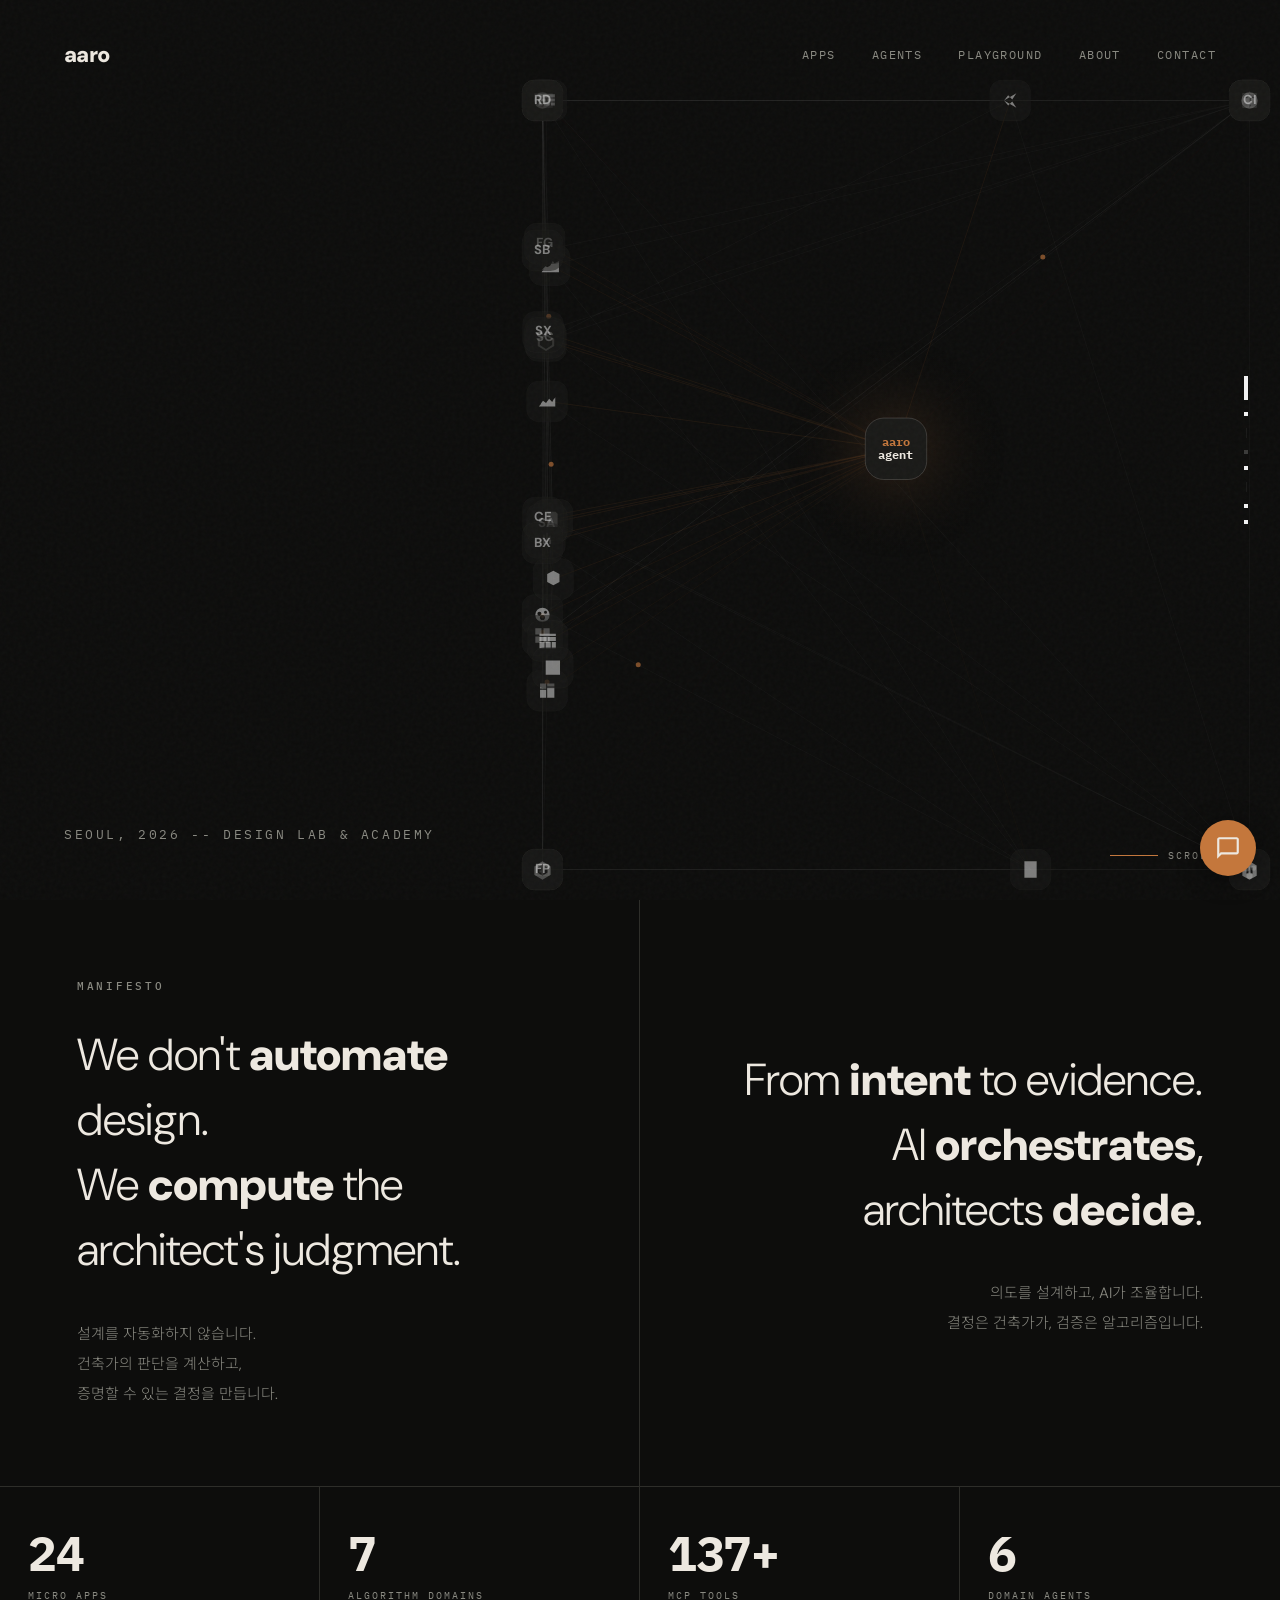
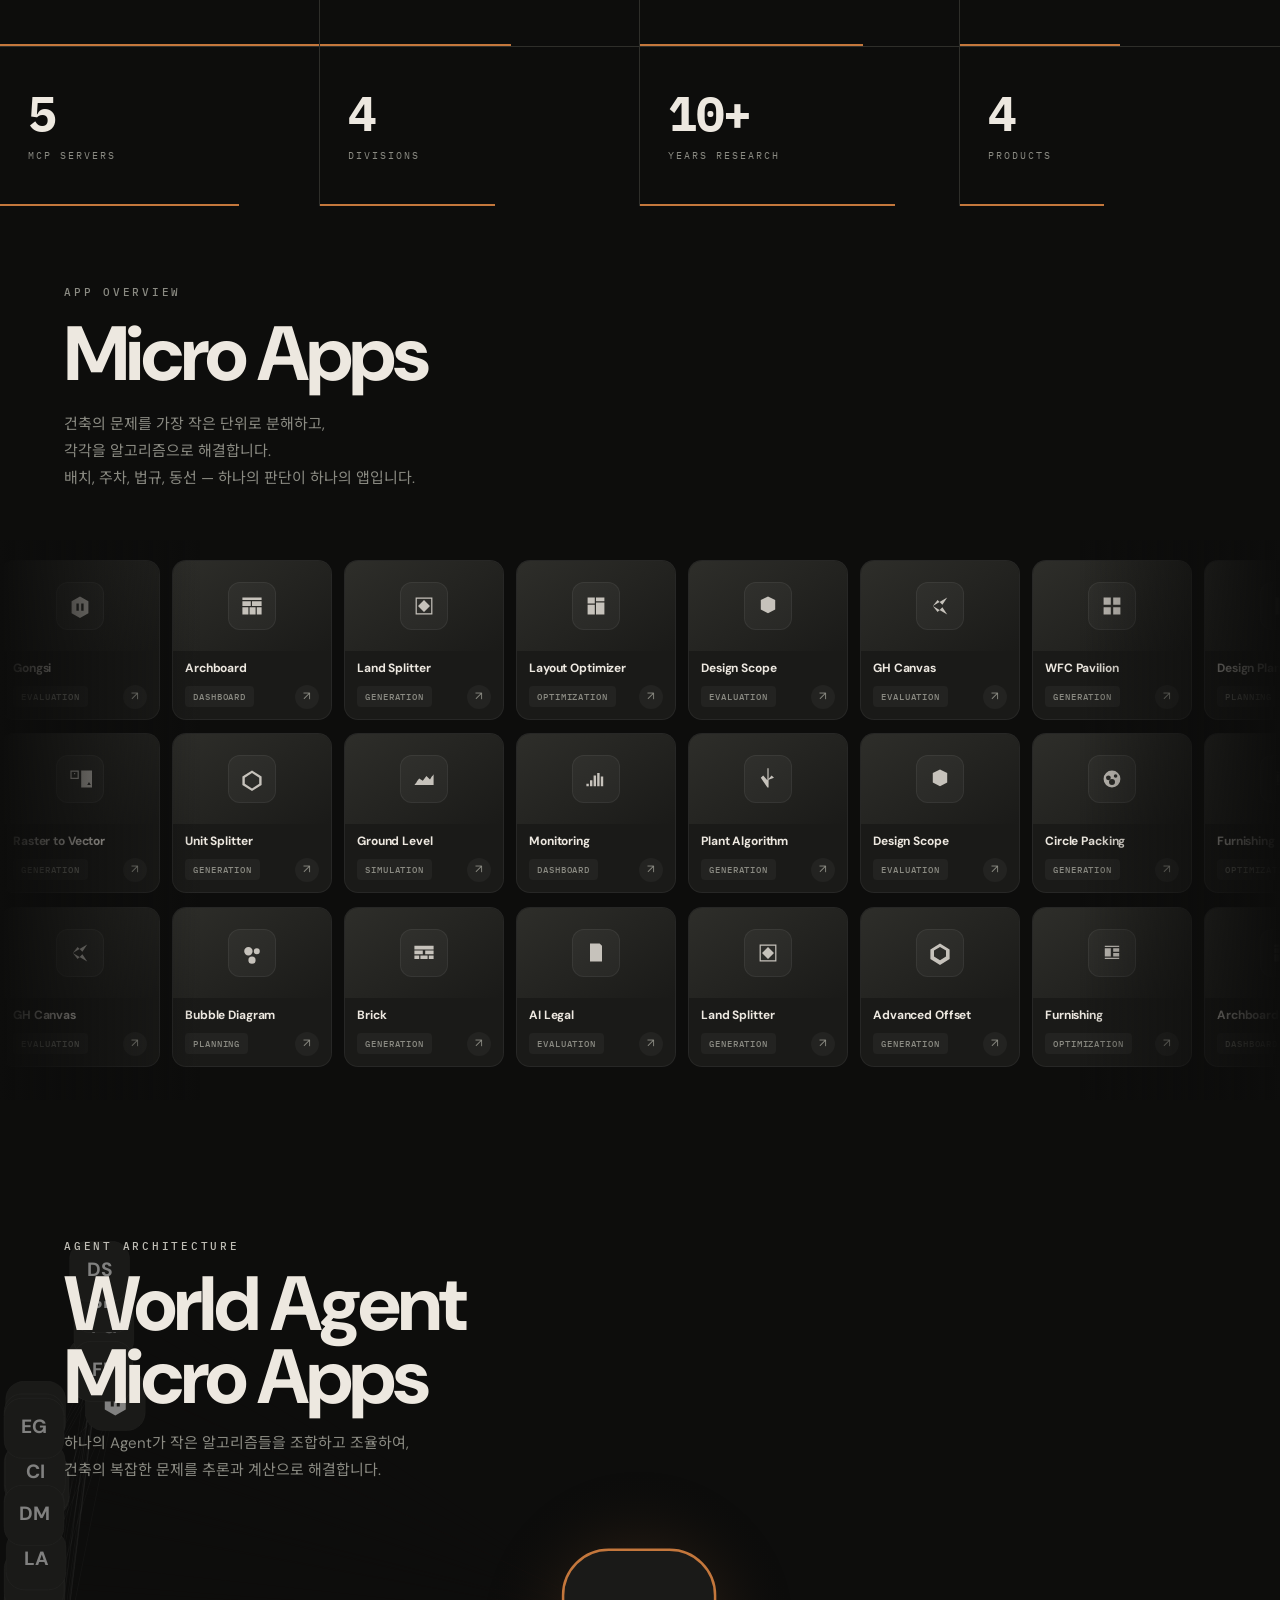
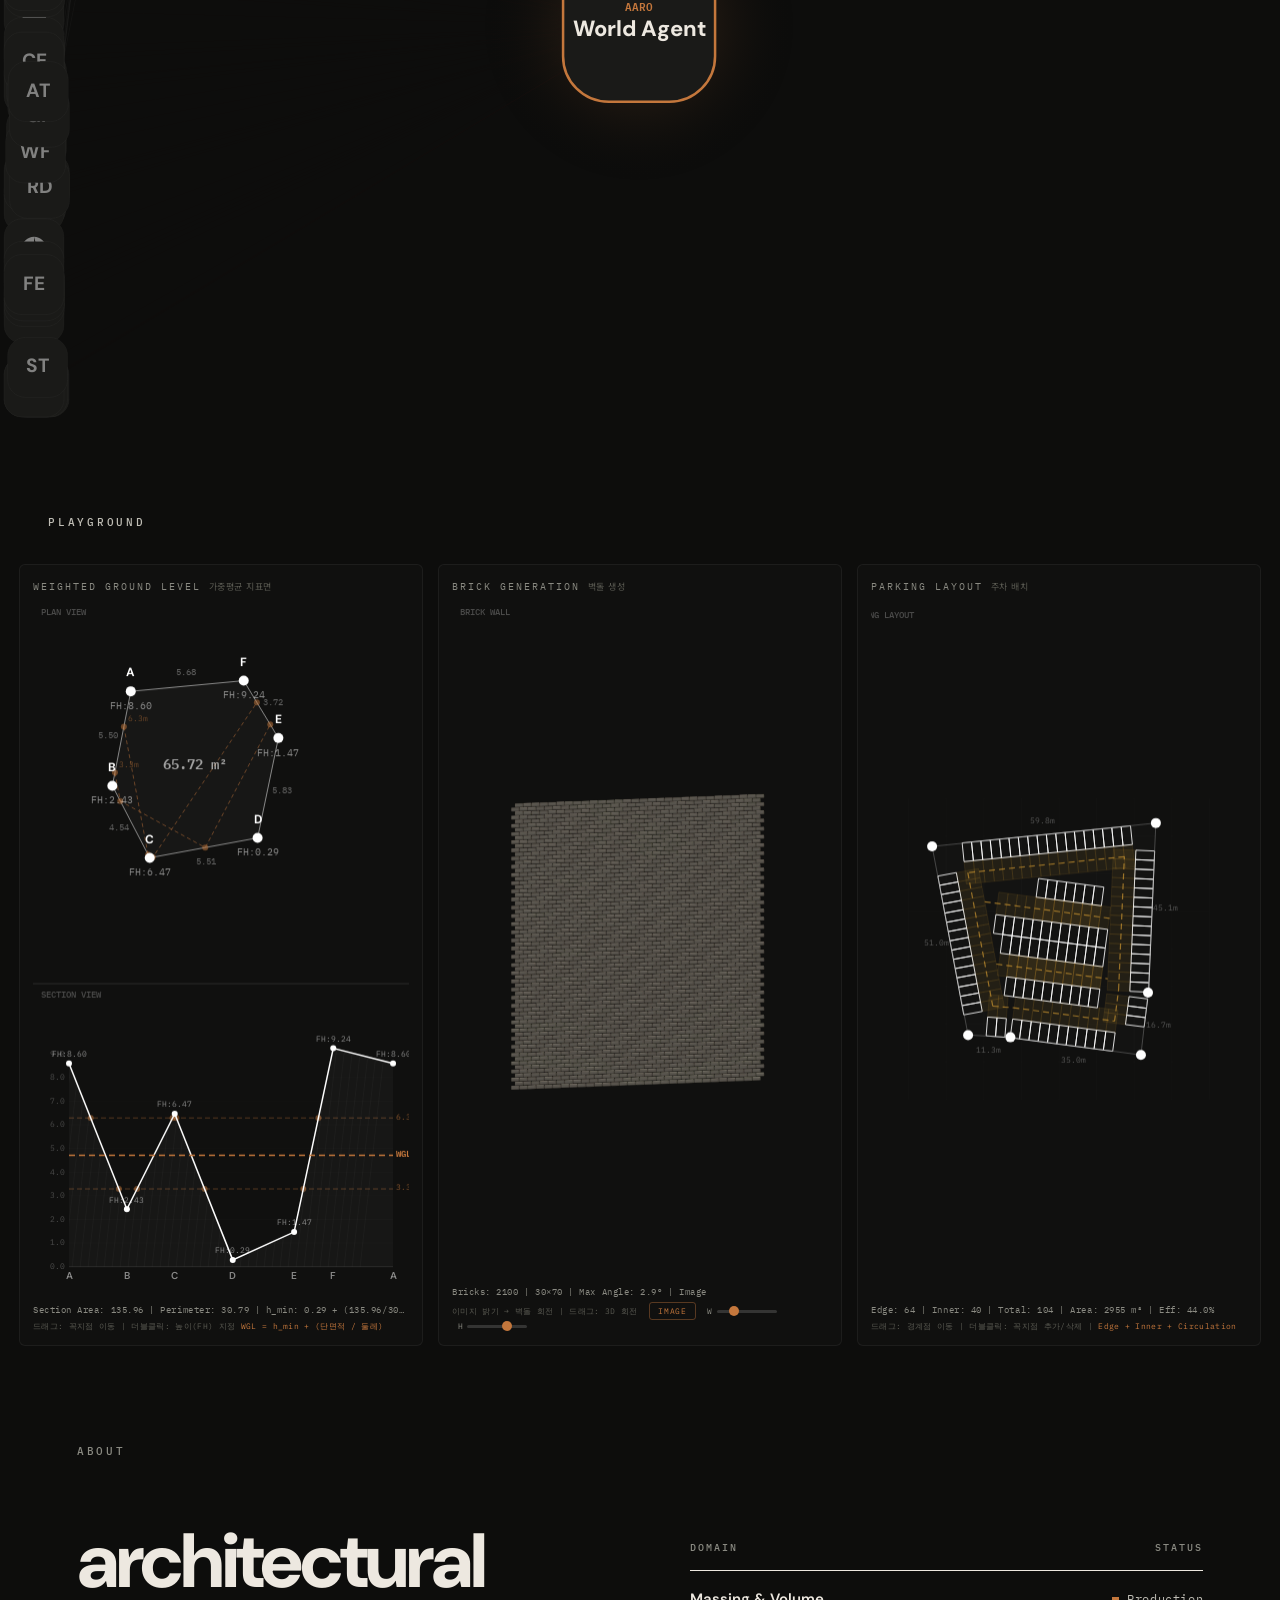
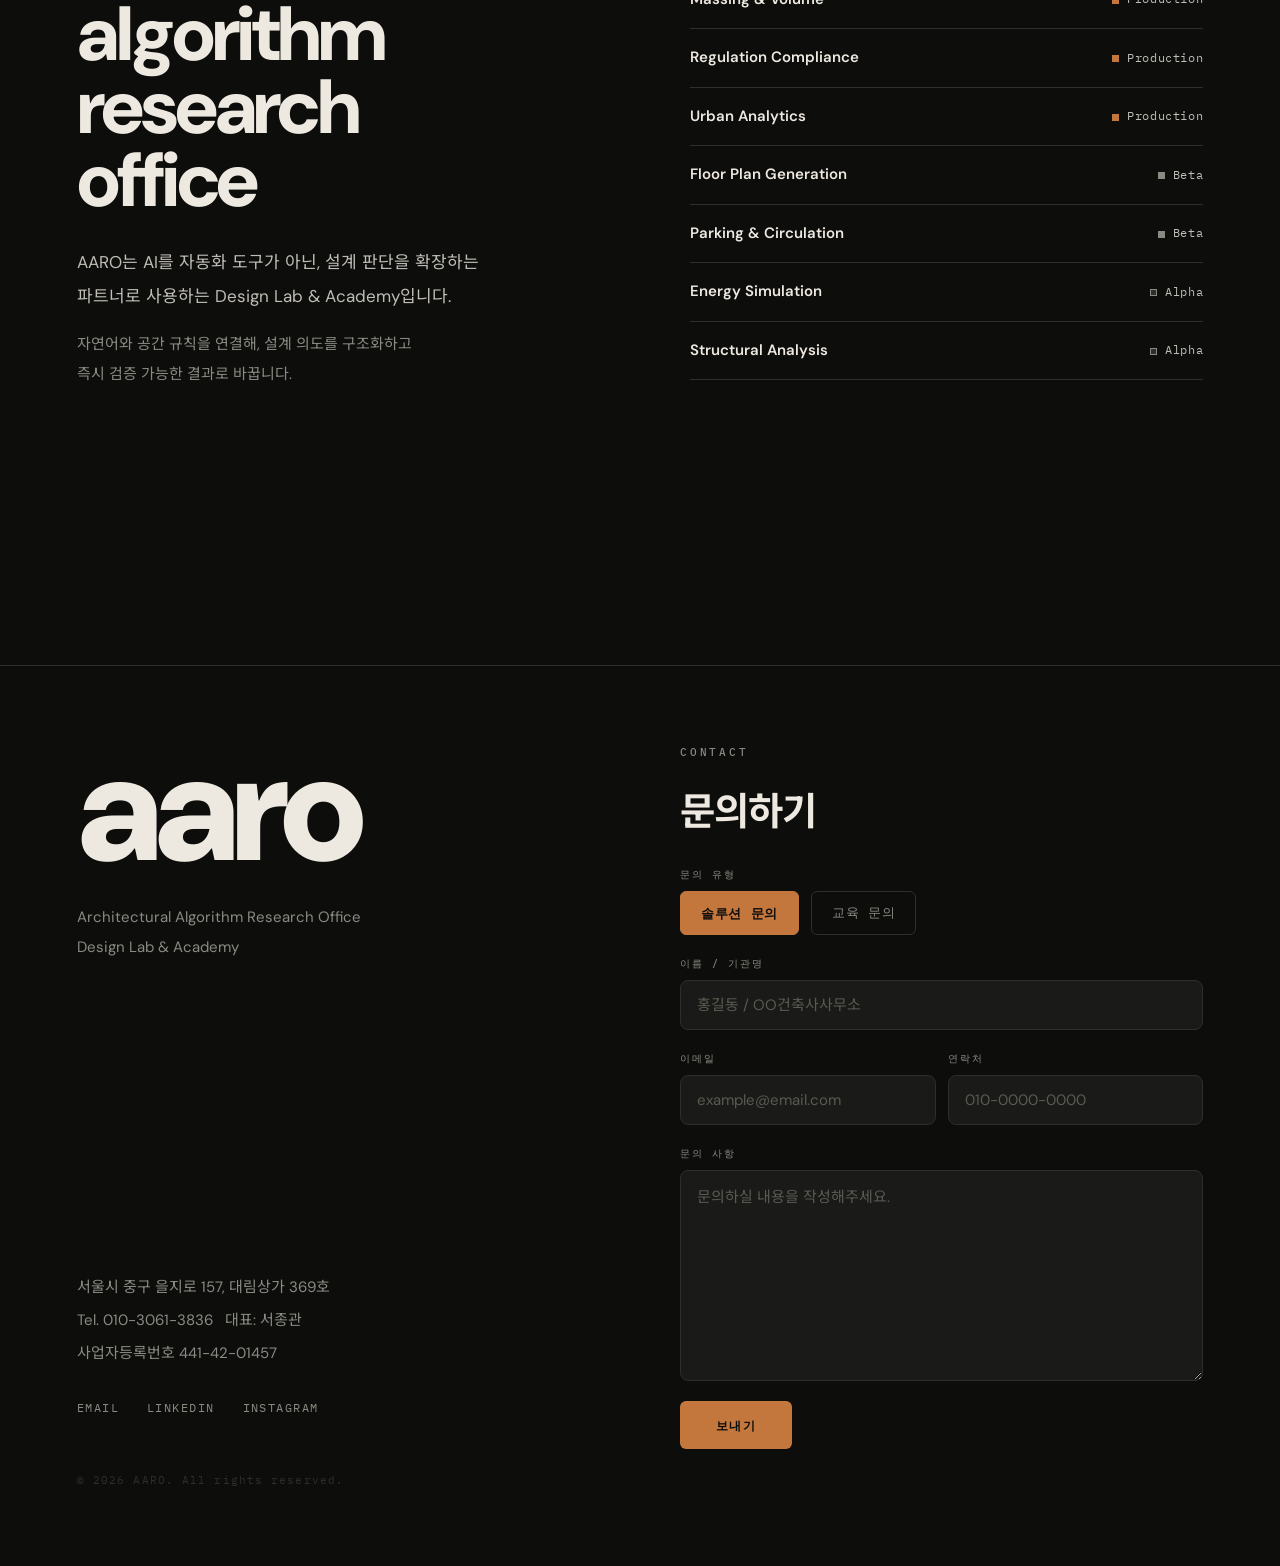
==== index.html @ d64dadab "feat: animate micro app node spawning from World Agent Nodes start at ~35, new apps spawn every 3s f" ====
<!DOCTYPE html>
<html lang="ko">
<head>
  <meta charset="UTF-8">
  <meta name="viewport" content="width=device-width, initial-scale=1.0">
  <title>aaro</title>
  <meta name="description" content="AARO: Architectural Algorithm Research Office.">
  <link rel="icon" type="image/svg+xml" href="data:image/svg+xml,%3Csvg xmlns='http://www.w3.org/2000/svg' viewBox='0 0 64 64'%3E%3Ccircle cx='32' cy='32' r='32' fill='%230D0D0C'/%3E%3Cstyle%3Etext%7Bfont-family:system-ui,-apple-system,sans-serif;font-weight:800;font-size:26px;fill:%23EDE8E0%7D%3C/style%3E%3Ctext text-anchor='middle' x='22' y='26'%3Ea%3C/text%3E%3Ctext text-anchor='middle' x='42' y='26'%3Ea%3C/text%3E%3Ctext text-anchor='middle' x='22' y='48'%3Er%3C/text%3E%3Ctext text-anchor='middle' x='42' y='48'%3Eo%3C/text%3E%3C/svg%3E">
  <link rel="apple-touch-icon" href="assets/logo/aaro-favicon.svg">
  <link rel="preconnect" href="https://fonts.googleapis.com">
  <link rel="preconnect" href="https://fonts.gstatic.com" crossorigin>
  <link href="https://fonts.googleapis.com/css2?family=DM+Sans:opsz,wght@9..40,200;9..40,300;9..40,400;9..40,500;9..40,600;9..40,700;9..40,800;9..40,900&family=IBM+Plex+Mono:wght@300;400;500;600;700&family=Noto+Sans+KR:wght@200;300;400;500;600;700;800;900&display=swap" rel="stylesheet">
  <style>
    :root {
      --ink:     #0D0D0C;
      --ink-90:  #1A1A18;
      --ink-80:  #2E2E2A;
      --ink-60:  #5A5A52;
      --ink-40:  #8A8A82;
      --ink-20:  #BFBDB5;
      --ink-10:  #D8D3CB;
      --cream:   #EDE8E0;
      --white:   #F8F6F1;
      --accent:  #C4773C;
      --accent-h:#E8944A;
      --sans: 'DM Sans', 'Noto Sans KR', sans-serif;
      --mono: 'IBM Plex Mono', monospace;
      --ease: cubic-bezier(0.16, 1, 0.3, 1);
      --ease-smooth: cubic-bezier(0.25, 0.1, 0.25, 1);
    }

    *, *::before, *::after { box-sizing: border-box; margin: 0; padding: 0; }
    html { scroll-snap-type: y mandatory; scroll-behavior: smooth; }
    body {
      background: var(--ink);
      color: var(--cream);
      font-family: var(--sans);
      font-size: 15px;
      line-height: 1.7;
      -webkit-font-smoothing: antialiased;
      overflow-x: hidden;
    }
    ::selection { background: var(--accent); color: var(--ink); }
    ::-webkit-scrollbar { width: 0; }
    a { color: inherit; text-decoration: none; }
    button { cursor: pointer; border: none; background: none; font: inherit; color: inherit; }

    /* ── GRAIN OVERLAY ── */
    .grain {
      position: fixed; inset: 0; z-index: 9998; pointer-events: none;
      opacity: 0.03;
      background-image: url("data:image/svg+xml,%3Csvg viewBox='0 0 256 256' xmlns='http://www.w3.org/2000/svg'%3E%3Cfilter id='noise'%3E%3CfeTurbulence type='fractalNoise' baseFrequency='0.9' numOctaves='4' stitchTiles='stitch'/%3E%3C/filter%3E%3Crect width='100%25' height='100%25' filter='url(%23noise)'/%3E%3C/svg%3E");
    }

    /* ── CURSOR FOLLOWER ── */
    .cursor-glow {
      position: fixed; width: 400px; height: 400px; border-radius: 50%;
      pointer-events: none; z-index: 9997;
      background: radial-gradient(circle, rgba(196,119,60,0.06) 0%, transparent 70%);
      transform: translate(-50%, -50%);
      transition: opacity 0.6s;
      opacity: 0;
    }
    body:hover .cursor-glow { opacity: 1; }

    /* ── PROGRESS ── */
    .progress { position: fixed; top: 0; left: 0; height: 2px; background: var(--accent); z-index: 9999; width: 0; transition: width 0.15s linear; }

    /* ── NAV ── */
    .nav-dots {
      position: fixed; right: 32px; top: 50%; transform: translateY(-50%);
      display: flex; flex-direction: column; align-items: center; gap: 12px; z-index: 1000;
      mix-blend-mode: difference;
    }
    .nav-dot {
      width: 4px; height: 4px; background: #fff; opacity: 0.2;
      cursor: pointer; transition: all 0.6s var(--ease); padding: 0;
    }
    .nav-dot:hover { opacity: 0.9; transform: scale(2.5); }
    .nav-dot.active { opacity: 1; height: 24px; }
    .nav-divider { width: 1px; height: 10px; background: rgba(255,255,255,0.06); }

    /* ── CLOCK ── */

    /* ── SECTION ── */
    .sec {
      min-height: 100vh; scroll-snap-align: start;
      position: relative; overflow: hidden;
    }

    /* ── TYPOGRAPHY ── */
    .t-mega {
      font-size: clamp(3.5rem, 9.8vw, 8.8rem);
      font-weight: 900; letter-spacing: -0.05em; line-height: 0.88;
    }
    .t-display {
      font-size: clamp(2.4rem, 6vw, 5rem);
      font-weight: 800; letter-spacing: -0.04em; line-height: 0.95;
    }
    .t-heading {
      font-size: clamp(1.4rem, 3vw, 2.4rem);
      font-weight: 700; letter-spacing: -0.03em; line-height: 1.15;
    }
    .t-sub {
      font-size: clamp(16px, 1.8vw, 22px);
      font-weight: 300; line-height: 1.7;
    }
    .t-body {
      font-size: 16px; font-weight: 400; line-height: 1.9; color: var(--ink-40);
    }
    .t-eyebrow {
      font-family: var(--mono); font-size: 11px; font-weight: 500;
      letter-spacing: 0.25em; text-transform: uppercase; color: var(--ink-40);
    }
    .t-mono { font-family: var(--mono); }
    .t-thin { font-weight: 200; }
    .t-accent { color: var(--accent); }

    /* ── REVEAL ── */
    .rv {
      opacity: 0; transform: translateY(60px);
      transition: opacity 1.4s var(--ease), transform 1.4s var(--ease);
    }
    .rv.vis { opacity: 1; transform: translateY(0); }
    .rv-d1 { transition-delay: .15s } .rv-d2 { transition-delay: .3s }
    .rv-d3 { transition-delay: .45s } .rv-d4 { transition-delay: .6s }
    .rv-d5 { transition-delay: .75s }
    .rv-up { transform: translateY(-60px); }
    .rv-scale { transform: scale(0.92); }
    .rv-scale.vis { transform: scale(1); }

    /* ── TICK TEXT ── */
    .tick { font-family: var(--mono); }

    /* ────────────────────────
       S01: COVER
    ──────────────────────── */
    .s-cover {
      display: flex; flex-direction: column; justify-content: flex-end;
      padding: 0 clamp(32px, 5vw, 80px) clamp(48px, 6vh, 80px);
      background: var(--ink);
    }
    .s-cover__top {
      position: absolute; top: 36px; left: clamp(32px,5vw,80px); right: clamp(32px,5vw,80px);
      display: flex; justify-content: space-between; align-items: center;
      z-index: 10;
    }
    .s-cover__logo { font-size: 22px; font-weight: 900; letter-spacing: -0.03em; }
    .s-cover__nav-links {
      display: flex; gap: 36px; font-family: var(--mono);
      font-size: 12px; letter-spacing: 0.12em; text-transform: uppercase; color: var(--ink-40);
    }
    .s-cover__nav-links a { transition: color .4s; position: relative; }
    .s-cover__nav-links a::after {
      content:''; position: absolute; bottom: -4px; left: 0; width: 0; height: 1px;
      background: var(--accent); transition: width .5s var(--ease);
    }
    .s-cover__nav-links a:hover { color: var(--accent); }
    .s-cover__nav-links a:hover::after { width: 100%; }

    .s-cover__title { margin-bottom: 20px; text-transform: lowercase; position: relative; z-index: 5; pointer-events: none; }
    .s-cover__title .line {
      display: block; overflow: hidden;
      padding-bottom: 0.15em;
    }
    .s-cover__title .line > span {
      display: inline-block;
      transform: translateY(110%);
      animation: slideLoop 8s var(--ease) infinite;
    }
    .s-cover__title .line:nth-child(2) > span { animation-delay: 0.15s; }
    .s-cover__title .line:nth-child(3) > span { animation-delay: 0.3s; }
    .s-cover__title .line:nth-child(4) > span { animation-delay: 0.45s; }
    @keyframes slideLoop {
      0%   { transform: translateY(110%); opacity: 0; }
      10%  { transform: translateY(0);    opacity: 1; }
      80%  { transform: translateY(0);    opacity: 1; }
      90%  { transform: translateY(-110%); opacity: 0; }
      91%  { transform: translateY(110%); opacity: 0; }
      100% { transform: translateY(110%); opacity: 0; }
    }

    /* First letter color cycle: a, a, r, o */
    .aaro-letter {
      display: inline;
      animation: colorCycle 6s ease-in-out infinite;
    }
    .s-cover__title .line:nth-child(1) .aaro-letter { animation-delay: 0s; }
    .s-cover__title .line:nth-child(2) .aaro-letter { animation-delay: 1.5s; }
    .s-cover__title .line:nth-child(3) .aaro-letter { animation-delay: 3s; }
    .s-cover__title .line:nth-child(4) .aaro-letter { animation-delay: 4.5s; }
    @keyframes colorCycle {
      0%, 100% { color: var(--accent); }
      20% { color: #E8944A; }
      40% { color: #D4A574; }
      60% { color: var(--cream); }
      80% { color: #C4773C; }
    }
    /* About section AARO letters */
    .s-cap .aaro-letter { animation: colorCycle 6s ease-in-out infinite; }
    .s-cap .t-display .aaro-letter:nth-child(1) { animation-delay: 0s; }

    .s-cover__sub {
      font-family: var(--mono); font-size: 13px; letter-spacing: 0.2em;
      text-transform: uppercase; color: var(--ink-40); margin-top: 28px;
      position: relative; z-index: 5; pointer-events: none;
    }
    .s-cover__scroll {
      position: absolute; bottom: 36px; right: clamp(32px,5vw,80px);
      font-family: var(--mono); font-size: 10px; letter-spacing: 0.2em;
      text-transform: uppercase; color: var(--ink-40);
      display: flex; align-items: center; gap: 10px;
    }
    .scroll-bar {
      width: 48px; height: 1px; background: var(--ink-60); position: relative; overflow: hidden;
    }
    .scroll-bar::after {
      content:''; position: absolute; inset: 0; background: var(--accent);
      animation: pulse 3.2s ease-in-out infinite;
    }
    @keyframes pulse { 0%{transform:translateX(-100%)} 50%{transform:translateX(0)} 100%{transform:translateX(100%)} }

    /* Cover grid lines — hidden */
    .cover-grid { display: none; }

    /* Cover Graph */
    .cover-graph {
      position: absolute; right: 0; top: 0;
      width: 60vw; height: 100%;
      z-index: 2;
    }
    .cover-graph canvas {
      width: 100%; height: 100%; display: block;
    }
    @media (max-width: 1024px) {
      .s-cover {
        justify-content: center; align-items: center;
        padding: 80px 24px 40px;
      }
      .s-cover__title { margin-bottom: 12px; text-align: center; }
      .cover-graph {
        position: absolute; top: 0; right: 0; bottom: 0;
        width: 100%; height: 100%;
        margin: 0;
        order: unset;
      }
      .s-cover__sub { text-align: center; margin-top: 16px; }
    }


    /* ────────────────────────
       S02: MANIFESTO + NUMBERS (merged, dark)
    ──────────────────────── */
    .s-manifesto {
      background: var(--ink); color: var(--cream);
      display: grid; grid-template-columns: 1fr 1fr; padding: 0;
    }
    .s-mani__l {
      padding: clamp(48px,6vw,100px);
      display: flex; flex-direction: column; justify-content: center;
      border-right: 1px solid var(--ink-80);
    }
    .s-mani__r {
      padding: clamp(48px,6vw,100px);
      display: flex; flex-direction: column; justify-content: center; align-items: flex-end; text-align: right;
      position: relative;
    }
    .s-mani__text {
      font-size: clamp(1.8rem, 3.5vw, 3rem); font-weight: 300; line-height: 1.45; max-width: 18ch;
      color: var(--cream);
    }
    .s-mani__text em, .s-mani__statement em {
      font-style: normal; font-weight: 900;
      background: linear-gradient(90deg, var(--accent) 0%, var(--accent-h) 50%, var(--cream) 50.1%);
      background-size: 200% 100%;
      background-position: 100% 0;
      -webkit-background-clip: text;
      -webkit-text-fill-color: transparent;
      background-clip: text;
      animation: sweepOrange 8s ease-in-out infinite alternate;
    }
    .s-mani__text em:nth-of-type(2) { animation-delay: 0.8s; }
    .s-mani__statement em:nth-of-type(2) { animation-delay: 0.8s; }
    .s-mani__statement em:nth-of-type(3) { animation-delay: 1.6s; }
    @keyframes sweepOrange {
      0%   { background-position: 100% 0; }
      40%  { background-position: 0% 0; }
      60%  { background-position: 0% 0; }
      100% { background-position: 100% 0; }
    }
    .s-mani__kr {
      font-size: 15px; font-weight: 300; color: var(--ink-40);
      margin-top: 36px; line-height: 2; max-width: 26ch;
    }
    .s-mani__statement {
      font-size: clamp(1.8rem, 3.5vw, 3rem); font-weight: 300; line-height: 1.45;
      color: var(--cream); max-width: 18ch;
    }
    .s-mani__statement-kr {
      font-size: 15px; font-weight: 300; color: var(--ink-40);
      margin-top: 36px; line-height: 2; max-width: 26ch;
    }
    .s-mani__quote {
      text-align: right; font-size: 14px; letter-spacing: .08em; color: var(--ink-40); line-height: 2.2;
    }
    /* Numbers grid (inside manifesto) */
    .nums-grid {
      display: grid; grid-template-columns: repeat(4, 1fr);
      margin-top: 0;
    }
    .n-cell {
      padding: 42px 28px; border-top: 1px solid var(--ink-80);
      border-right: 1px solid var(--ink-80); position: relative;
      cursor: pointer; transition: background .6s;
    }
    .n-cell:nth-child(4n) { border-right: none; }
    .n-cell:hover { background: var(--ink-90); }
    .n-cell__v {
      font-size: clamp(2rem, 4vw, 3rem); font-weight: 800;
      letter-spacing: -0.03em; line-height: 1; transition: color .4s;
    }
    .n-cell:hover .n-cell__v { color: var(--accent); }
    .n-cell__l {
      font-family: var(--mono); font-size: 10px; letter-spacing: .2em;
      text-transform: uppercase; color: var(--ink-40); margin-top: 10px;
    }
    .n-cell__bar {
      position: absolute; bottom: 0; left: 0; height: 2px;
      background: var(--accent); width: 0; transition: width 2s var(--ease);
    }
    .n-cell.counted .n-cell__bar { width: var(--bw, 60%); }

    /* ────────────────────────
       S04: MARQUEE APPS (brand-mobbin style)
    ──────────────────────── */
    .s-marquee-apps {
      background: var(--ink); padding: clamp(48px,6vw,100px) 0;
      scroll-snap-align: start; position: relative;
    }
    .s-marquee-apps__head {
      padding: 0 clamp(32px,5vw,80px);
      margin-bottom: 48px;
    }
    .marquee-section {
      position: relative; overflow: hidden;
      padding: 20px 0;
    }
    .marquee-section::before,
    .marquee-section::after {
      content: '';
      position: absolute; top: 0; bottom: 0;
      width: 200px; z-index: 10;
      pointer-events: none;
    }
    .marquee-section::before {
      left: 0;
      background: linear-gradient(to right, var(--ink) 0%, transparent 100%);
    }
    .marquee-section::after {
      right: 0;
      background: linear-gradient(to left, var(--ink) 0%, transparent 100%);
    }
    .marquee-row {
      display: flex;
      gap: 12px;
      margin-bottom: 14px;
      width: max-content;
      will-change: transform;
    }
    /* ── Marquee App Card (Mobbin-style) ── */
    .m-tile {
      width: 160px;
      flex-shrink: 0;
      position: relative;
      text-decoration: none;
      color: var(--cream);
      cursor: pointer;
      perspective: 800px;
    }
    .m-tile__card {
      border-radius: 14px;
      background: var(--ink-90);
      border: 1px solid rgba(255,255,255,0.06);
      overflow: hidden;
      position: relative;
      transition: transform 0.5s var(--ease),
                  box-shadow 0.5s var(--ease),
                  border-color 0.4s;
      transform-style: preserve-3d;
      will-change: transform;
    }
    /* Shine overlay */
    .m-tile__card::after {
      content: '';
      position: absolute; inset: 0;
      background: linear-gradient(
        135deg,
        rgba(255,255,255,0) 0%,
        rgba(255,255,255,0.03) 40%,
        rgba(255,255,255,0) 60%
      );
      opacity: 0;
      transition: opacity 0.5s;
      pointer-events: none;
      z-index: 3;
    }
    .m-tile:hover .m-tile__card::after { opacity: 1; }
    .m-tile:hover .m-tile__card {
      border-color: rgba(196,119,60,0.35);
      box-shadow:
        0 8px 32px rgba(0,0,0,0.3),
        0 24px 60px rgba(0,0,0,0.2),
        0 0 0 1px rgba(196,119,60,0.1);
    }

    /* Icon preview area */
    .m-tile__preview {
      height: 90px;
      background: linear-gradient(145deg, var(--ink-80) 0%, var(--ink-90) 100%);
      display: flex;
      align-items: center;
      justify-content: center;
      position: relative;
      overflow: hidden;
    }
    .m-tile__preview::before {
      content: '';
      position: absolute; inset: 0;
      background:
        radial-gradient(circle at 30% 40%, rgba(196,119,60,0.08) 0%, transparent 60%),
        radial-gradient(circle at 70% 70%, rgba(196,119,60,0.04) 0%, transparent 50%);
      opacity: 0;
      transition: opacity 0.6s;
    }
    .m-tile:hover .m-tile__preview::before { opacity: 1; }

    /* App icon */
    .m-tile__icon {
      width: 48px; height: 48px;
      border-radius: 12px;
      background: rgba(255,255,255,0.04);
      border: 1px solid rgba(255,255,255,0.06);
      display: flex;
      align-items: center;
      justify-content: center;
      transition: transform 0.5s var(--ease), background 0.4s, border-color 0.4s;
      position: relative;
      z-index: 1;
    }
    .m-tile:hover .m-tile__icon {
      transform: scale(1.1);
      background: rgba(196,119,60,0.12);
      border-color: rgba(196,119,60,0.25);
    }
    .m-tile__icon svg {
      width: 24px; height: 24px;
      fill: var(--cream);
      stroke: none;
      opacity: 0.8;
      transition: opacity 0.4s, fill 0.4s;
    }
    .m-tile:hover .m-tile__icon svg {
      opacity: 1;
      fill: var(--cream);
    }

    /* Floating particles (decorative dots in preview) */
    .m-tile__dot {
      position: absolute;
      border-radius: 50%;
      background: var(--accent);
      opacity: 0;
      transition: opacity 0.6s;
      pointer-events: none;
    }
    .m-tile:hover .m-tile__dot { opacity: 0.15; }
    .m-tile__dot--1 { width: 4px; height: 4px; top: 20%; left: 18%; }
    .m-tile__dot--2 { width: 6px; height: 6px; top: 65%; left: 75%; }
    .m-tile__dot--3 { width: 3px; height: 3px; top: 30%; left: 80%; }

    /* Info area */
    .m-tile__info {
      padding: 10px 12px;
      position: relative;
    }
    .m-tile__name {
      font-size: 12px;
      font-weight: 700;
      color: var(--cream);
      letter-spacing: -0.01em;
      line-height: 1.3;
      transition: color 0.4s;
      white-space: nowrap;
      overflow: hidden;
      text-overflow: ellipsis;
    }
    .m-tile:hover .m-tile__name { color: #fff; }
    .m-tile__meta {
      display: flex;
      justify-content: space-between;
      align-items: center;
      margin-top: 8px;
    }
    .m-tile__tag {
      font-family: var(--mono);
      font-size: 9px;
      font-weight: 500;
      letter-spacing: 0.1em;
      text-transform: uppercase;
      color: var(--ink-40);
      padding: 3px 8px;
      border-radius: 4px;
      background: rgba(255,255,255,0.04);
      transition: all 0.4s;
    }
    .m-tile:hover .m-tile__tag {
      background: rgba(196,119,60,0.15);
      color: var(--accent);
    }
    .m-tile__arrow {
      width: 24px; height: 24px;
      border-radius: 50%;
      background: rgba(255,255,255,0.04);
      display: flex; align-items: center; justify-content: center;
      font-size: 12px;
      color: var(--ink-40);
      transition: all 0.4s var(--ease);
    }
    .m-tile:hover .m-tile__arrow {
      background: var(--accent);
      color: var(--ink);
      transform: scale(1.1);
    }

    /* Live dot indicator */
    .m-tile__live {
      position: absolute;
      top: 14px; right: 14px;
      width: 8px; height: 8px;
      border-radius: 50%;
      background: #4ade80;
      opacity: 0;
      transition: opacity 0.4s;
      z-index: 2;
    }
    .m-tile__live::after {
      content: '';
      position: absolute; inset: -3px;
      border-radius: 50%;
      background: #4ade80;
      animation: livePulse 2s ease-in-out infinite;
    }
    @keyframes livePulse {
      0%, 100% { opacity: 0.4; transform: scale(1); }
      50% { opacity: 0; transform: scale(1.8); }
    }
    .m-tile:hover .m-tile__live { opacity: 1; }

    /* Per-tile hover pauses entire row */
    .marquee-row.paused {
      animation-play-state: paused !important;
    }

    /* ────────────────────────
       S04: AGENT GRAPH (interactive force-directed)
    ──────────────────────── */
    .s-agent {
      background: var(--ink);
      padding: 0;
      position: relative;
      overflow: hidden;
    }
    .s-agent__header {
      position: absolute;
      top: clamp(32px,5vw,60px);
      left: clamp(32px,5vw,80px);
      z-index: 10;
      pointer-events: none;
    }
    .s-agent__desc {
      font-size: 15px; color: var(--ink-40); line-height: 1.8;
      max-width: 36ch; margin-top: 16px;
    }
    .agent-canvas {
      width: 100%;
      height: 100vh;
      display: block;
      cursor: grab;
      touch-action: none;
    }
    .agent-canvas:active { cursor: grabbing; }
    .agent-canvas-wrap {
      position: relative;
      width: 100%;
    }
    .agent-tooltip {
      position: absolute;
      pointer-events: none;
      background: rgba(255,255,255,0.88);
      backdrop-filter: blur(8px);
      border: 1px solid rgba(255,255,255,0.12);
      border-radius: 10px;
      box-shadow: 0 4px 20px rgba(0,0,0,0.15);
      padding: 10px 14px;
      font-family: var(--mono);
      font-size: 11px;
      color: #111;
      opacity: 0;
      transition: opacity 0.2s;
      z-index: 20;
      white-space: nowrap;
    }
    .agent-tooltip.visible { opacity: 1; }
    .agent-tooltip__title { font-weight: 700; margin-bottom: 2px; }
    .agent-tooltip__cat { font-size: 9px; color: #888; text-transform: uppercase; letter-spacing: 0.1em; }

    /* ────────────────────────
       S07: CAPABILITIES
    ──────────────────────── */
    .s-cap { background: var(--ink); padding: clamp(48px,6vw,100px); }
    .cap-grid { display: grid; grid-template-columns: 1fr 1fr; gap: 100px; margin-top: 64px; }
    .cap-tbl { width: 100%; border-collapse: collapse; }
    .cap-tbl th {
      font-family: var(--mono); font-size: 10px; font-weight: 500;
      letter-spacing: .2em; text-transform: uppercase; color: var(--ink-40);
      text-align: left; padding: 14px 0; border-bottom: 1.5px solid var(--cream);
    }
    .cap-tbl th:last-child { text-align: right; }
    .cap-tbl td {
      font-size: 15px; padding: 16px 0; border-bottom: 1px solid var(--ink-80);
      color: var(--ink-20); transition: color .4s;
    }
    .cap-tbl tr { cursor: pointer; transition: background .4s; }
    .cap-tbl tbody tr:hover td { color: var(--cream); }
    .cap-tbl td:first-child { font-weight: 600; color: var(--cream); }
    .cap-tbl td:last-child { text-align: right; font-family: var(--mono); font-size: 12px; letter-spacing: .05em; }
    .sdot { display: inline-block; width: 7px; height: 7px; margin-right: 8px; vertical-align: middle; transition: transform 0.4s; }
    .cap-tbl tbody tr:hover .sdot { transform: scale(1.8); }
    .sdot--p { background: var(--accent); }
    .sdot--b { background: var(--ink-40); }
    .sdot--a { background: var(--ink-80); border: 1px solid var(--ink-40); }

    /* ────────────────────────
       TICKER
    ──────────────────────── */
    .s-tick {
      min-height: auto; scroll-snap-align: none; background: var(--ink);
      padding: 36px 0; overflow: hidden;
      border-top: 1px solid var(--ink-80); border-bottom: 1px solid var(--ink-80);
    }
    .tick-track {
      display: flex; gap: 48px; animation: marquee 45s linear infinite; white-space: nowrap;
    }
    .tick-item {
      font-size: clamp(2.2rem, 5vw, 4.5rem); font-weight: 800; letter-spacing: -0.02em;
      color: var(--ink-80); flex-shrink: 0;
      transition: color 0.5s;
    }
    .tick-item:hover { color: var(--accent); }
    .tick-item .sep { color: var(--accent); margin: 0 20px; font-weight: 200; }
    @keyframes marquee { 0%{transform:translateX(0)} 100%{transform:translateX(-50%)} }

    /* ────────────────────────
       CONTACT FORM
    ──────────────────────── */
    .s-contact {
      background: var(--ink); padding: clamp(48px,6vw,100px);
      border-top: 1px solid var(--ink-80);
    }
    .final-grid {
      display: grid; grid-template-columns: 1fr 1fr; gap: 80px;
      min-height: calc(100vh - clamp(96px,12vw,200px));
    }
    .final-left {
      display: flex; flex-direction: column; justify-content: space-between;
    }
    .final-left__bottom { margin-top: auto; }
    .final-right {
      display: flex; flex-direction: column;
    }
    .contact-form { display: flex; flex-direction: column; gap: 20px; flex: 1; }
    .contact-field { display: flex; flex-direction: column; gap: 8px; }
    .contact-row { display: flex; gap: 12px; }
    .contact-field label {
      font-family: var(--mono); font-size: 10px; font-weight: 500;
      letter-spacing: .2em; text-transform: uppercase; color: var(--ink-40);
    }
    .contact-field input,
    .contact-field textarea {
      background: var(--ink-90); border: 1px solid var(--ink-80);
      border-radius: 8px; padding: 14px 16px;
      font-family: var(--sans); font-size: 15px; color: var(--cream);
      outline: none; transition: border-color 0.4s;
      resize: vertical;
    }
    .contact-field input::placeholder,
    .contact-field textarea::placeholder { color: var(--ink-60); }
    .contact-field input:focus,
    .contact-field textarea:focus { border-color: var(--accent); }
    .contact-type-group { display: flex; gap: 12px; }
    .contact-type {
      cursor: pointer; display: flex; align-items: center;
    }
    .contact-type input { display: none; }
    .contact-type__label {
      font-family: var(--mono); font-size: 13px; letter-spacing: .05em;
      color: var(--ink-40); padding: 10px 20px; border-radius: 6px;
      border: 1px solid var(--ink-80); transition: all 0.3s;
    }
    .contact-type input:checked + .contact-type__label {
      background: var(--accent); color: var(--ink); border-color: var(--accent);
      font-weight: 600;
    }
    .contact-type__label:hover { border-color: var(--ink-60); color: var(--ink-20); }
    .contact-field--grow { flex: 1; display: flex; flex-direction: column; }
    .contact-field--grow textarea { flex: 1; min-height: 120px; }
    .contact-btn {
      align-self: flex-start;
      font-family: var(--mono); font-size: 12px; font-weight: 600;
      letter-spacing: .12em; text-transform: uppercase;
      color: var(--ink); background: var(--accent);
      padding: 14px 36px; border-radius: 6px;
      transition: background 0.4s, transform 0.3s;
    }
    .contact-btn:hover { background: var(--accent-h); transform: translateY(-1px); }
    .contact-btn:disabled { opacity: 0.5; cursor: not-allowed; transform: none; }
    .contact-msg {
      font-family: var(--mono); font-size: 12px; letter-spacing: .05em;
      min-height: 20px; transition: opacity 0.4s;
    }
    .contact-msg--ok { color: #4ade80; }
    .contact-msg--err { color: #f87171; }
    @media (max-width: 1024px) {
      .final-grid { grid-template-columns: 1fr; gap: 60px; min-height: auto; }
      .final-left__bottom { margin-top: 48px; }
    }
    @media (max-width: 480px) {
      .s-contact { padding: 40px 16px; }
      .contact-form { gap: 14px; }
      .contact-field input,
      .contact-field textarea { font-size: 14px; padding: 12px 14px; }
      .contact-btn { width: 100%; text-align: center; }
      .contact-row { flex-direction: column; gap: 14px; }
      .final-right { padding: 0 !important; }
    }

    .foot__mark {
      font-size: clamp(5rem, 12vw, 10rem); font-weight: 900;
      letter-spacing: -0.05em; line-height: .85;
    }
    .foot__sub { font-size: 15px; color: var(--ink-40); margin-top: 28px; line-height: 2; }
    .foot__addr { font-size: 15px; color: var(--ink-40); line-height: 2.2; margin-top: 0; }
    .foot__mark .foot-letter {
      display: inline;
      animation: colorCycle 6s ease-in-out infinite;
    }
    .foot__mark .foot-letter:nth-child(1) { animation-delay: 0s; }
    .foot__mark .foot-letter:nth-child(2) { animation-delay: 1.5s; }
    .foot__mark .foot-letter:nth-child(3) { animation-delay: 3s; }
    .foot__mark .foot-letter:nth-child(4) { animation-delay: 4.5s; }
    .foot__links { margin-top: 28px; display: flex; gap: 28px; }
    .foot__links a {
      font-family: var(--mono); font-size: 12px; letter-spacing: .12em;
      text-transform: uppercase; color: var(--ink-40); transition: color .4s; position: relative;
    }
    .foot__links a::after {
      content:''; position: absolute; bottom: -3px; left: 0; width: 0; height: 1px;
      background: var(--accent); transition: width .4s var(--ease);
    }
    .foot__links a:hover { color: var(--accent); }
    .foot__links a:hover::after { width: 100%; }
    .foot__copy {
      font-family: var(--mono); font-size: 11px; color: var(--ink-80);
      margin-top: 52px; letter-spacing: .1em;
    }

    /* ── CHAT WIDGET ── */
    .chat-widget { position: fixed; bottom: 24px; right: 24px; z-index: 10001; font-family: var(--sans); }
    .chat-toggle {
      width: 56px; height: 56px; border-radius: 50%; border: none;
      background: var(--accent); color: var(--cream); cursor: pointer;
      display: flex; align-items: center; justify-content: center;
      box-shadow: 0 4px 24px rgba(0,0,0,0.4);
      transition: transform 0.3s var(--ease), background 0.3s;
    }
    .chat-toggle:hover { transform: scale(1.08); background: var(--accent-h); }
    .chat-toggle svg { width: 26px; height: 26px; fill: var(--cream); }
    .chat-panel {
      position: absolute; bottom: 72px; right: 0;
      width: 380px; height: 520px;
      border-radius: 16px; overflow: hidden;
      background: var(--ink-90); border: 1px solid var(--ink-80);
      box-shadow: 0 20px 60px rgba(0,0,0,0.5);
      display: flex; flex-direction: column;
      transform: scale(0.5) translateY(20px); opacity: 0;
      pointer-events: none;
      transition: transform 0.35s var(--ease), opacity 0.25s;
      transform-origin: bottom right;
    }
    .chat-panel.open { transform: scale(1) translateY(0); opacity: 1; pointer-events: auto; }
    .chat-header {
      padding: 16px 18px; display: flex; align-items: center; gap: 10px;
      border-bottom: 1px solid var(--ink-80); flex-shrink: 0;
    }
    .chat-header__dot { width: 8px; height: 8px; border-radius: 50%; background: #4ade80; flex-shrink: 0; }
    .chat-header__title { font-family: var(--mono); font-size: 13px; font-weight: 600; color: var(--cream); letter-spacing: .06em; }
    .chat-header__sub { font-family: var(--mono); font-size: 9px; color: var(--ink-40); letter-spacing: .1em; text-transform: uppercase; }
    .chat-header__close {
      margin-left: auto; width: 28px; height: 28px; border-radius: 50%;
      background: rgba(255,255,255,0.06); border: none; color: var(--ink-20);
      cursor: pointer; display: flex; align-items: center; justify-content: center;
      font-size: 16px; transition: background 0.3s;
    }
    .chat-header__close:hover { background: rgba(255,255,255,0.15); }
    .chat-messages {
      flex: 1; overflow-y: auto; padding: 16px 14px; display: flex; flex-direction: column; gap: 10px;
      scrollbar-width: thin; scrollbar-color: var(--ink-80) transparent;
    }
    .chat-msg {
      max-width: 82%; padding: 10px 14px; border-radius: 14px;
      font-size: 13px; line-height: 1.6; color: var(--cream);
      animation: chatFadeIn 0.3s var(--ease);
    }
    @keyframes chatFadeIn { from { opacity: 0; transform: translateY(8px); } to { opacity: 1; transform: translateY(0); } }
    .chat-msg--user {
      align-self: flex-end; background: var(--accent);
      border-bottom-right-radius: 4px;
    }
    .chat-msg--agent {
      align-self: flex-start; background: var(--ink-80);
      border-bottom-left-radius: 4px;
    }
    .chat-msg--typing .chat-dots { display: flex; gap: 4px; padding: 4px 0; }
    .chat-dots span {
      width: 6px; height: 6px; border-radius: 50%; background: var(--ink-40);
      animation: dotPulse 1.2s infinite;
    }
    .chat-dots span:nth-child(2) { animation-delay: 0.2s; }
    .chat-dots span:nth-child(3) { animation-delay: 0.4s; }
    @keyframes dotPulse { 0%,80%,100% { opacity: 0.3; } 40% { opacity: 1; } }
    .chat-input-wrap {
      padding: 12px 14px; border-top: 1px solid var(--ink-80);
      display: flex; gap: 8px; flex-shrink: 0;
    }
    .chat-input {
      flex: 1; background: var(--ink-80); border: 1px solid var(--ink-60);
      border-radius: 10px; padding: 10px 14px; color: var(--cream);
      font-family: var(--sans); font-size: 13px; outline: none;
      transition: border-color 0.3s;
    }
    .chat-input::placeholder { color: var(--ink-40); }
    .chat-input:focus { border-color: var(--accent); }
    .chat-send {
      width: 40px; height: 40px; border-radius: 10px; border: none;
      background: var(--accent); color: var(--cream); cursor: pointer;
      display: flex; align-items: center; justify-content: center;
      transition: background 0.3s, transform 0.2s;
      flex-shrink: 0;
    }
    .chat-send:hover { background: var(--accent-h); transform: scale(1.05); }
    .chat-send:disabled { opacity: 0.4; cursor: not-allowed; transform: none; }
    .chat-send svg { width: 18px; height: 18px; fill: var(--cream); }
    @media (max-width: 480px) {
      .chat-widget { bottom: 16px; right: 16px; }
      .chat-panel {
        position: fixed; inset: 0;
        width: 100%; height: 100%; border-radius: 0;
        transform-origin: bottom center;
      }
      .chat-input-wrap {
        padding: 10px 12px calc(env(safe-area-inset-bottom, 8px) + 10px);
      }
      .chat-send { width: 44px; height: 44px; min-width: 44px; }
    }

    /* ── APP BUBBLE OVERLAY ── */
    .app-bubble-overlay {
      position: fixed; inset: 0; z-index: 10000;
      background: rgba(0,0,0,0);
      display: flex; align-items: center; justify-content: center;
      pointer-events: none;
      transition: background 0.4s;
    }
    .app-bubble-overlay.visible {
      background: rgba(0,0,0,0.7);
      pointer-events: auto;
      backdrop-filter: blur(8px);
    }
    .app-bubble {
      width: 80vw; max-width: 900px;
      height: 75vh; max-height: 640px;
      border-radius: 24px;
      overflow: hidden;
      position: relative;
      transform: scale(0.7);
      opacity: 0;
      transition: transform 0.5s var(--ease), opacity 0.4s;
      box-shadow: 0 32px 80px rgba(0,0,0,0.5);
      border: 1px solid rgba(255,255,255,0.1);
    }
    .app-bubble-overlay.visible .app-bubble {
      transform: scale(1);
      opacity: 1;
    }
    /* iframe shows the app page — read-only */
    .app-bubble__iframe {
      width: 100%; height: 100%; border: none;
      background: #111;
    }
    /* Transparent blocker prevents all interaction */
    .app-bubble__blocker {
      position: absolute; inset: 0; z-index: 2;
      cursor: default;
    }
    /* Header bar with app info */
    .app-bubble__header {
      position: absolute; top: 0; left: 0; right: 0; z-index: 3;
      display: flex; align-items: center; gap: 12px;
      padding: 14px 20px;
      background: linear-gradient(to bottom, rgba(0,0,0,0.7) 0%, transparent 100%);
    }
    .app-bubble__header-icon {
      width: 28px; height: 28px; border-radius: 8px;
      background: rgba(255,255,255,0.08);
      display: flex; align-items: center; justify-content: center;
    }
    .app-bubble__header-icon svg {
      width: 16px; height: 16px; fill: var(--cream); stroke: none;
    }
    .app-bubble__header-name {
      font-size: 14px; font-weight: 700; color: var(--cream);
    }
    .app-bubble__header-cat {
      font-family: var(--mono); font-size: 9px; letter-spacing: .15em;
      text-transform: uppercase; color: var(--ink-40);
    }
    .app-bubble__close {
      margin-left: auto; width: 28px; height: 28px;
      border-radius: 50%; background: rgba(255,255,255,0.08);
      display: flex; align-items: center; justify-content: center;
      font-size: 16px; color: var(--ink-20); cursor: pointer;
      transition: background 0.3s;
      pointer-events: auto; z-index: 4;
    }
    .app-bubble__close:hover { background: rgba(255,255,255,0.2); }
    /* ── NODE SPEECH BUBBLE (agent graph) ── */
    .node-bubble-overlay {
      position: fixed; inset: 0; z-index: 10000;
      pointer-events: none;
    }
    .node-bubble-overlay.visible { pointer-events: auto; }
    .node-bubble {
      position: fixed;
      width: 520px; height: 360px;
      border-radius: 12px;
      overflow: hidden;
      background: var(--ink-90);
      border: 1px solid rgba(255,255,255,0.12);
      box-shadow: 0 16px 48px rgba(0,0,0,0.5);
      transform: scale(0.5);
      opacity: 0;
      transition: transform 0.4s var(--ease), opacity 0.3s;
    }
    .node-bubble-overlay.visible .node-bubble {
      transform: scale(1);
      opacity: 1;
    }
    .node-bubble__arrow {
      position: absolute; width: 16px; height: 16px;
      background: var(--ink-90);
      border: 1px solid rgba(255,255,255,0.12);
      transform: rotate(45deg);
      z-index: -1;
    }
    .node-bubble__blocker {
      position: absolute; inset: 0; z-index: 2;
    }
    .node-bubble__header {
      position: absolute; top: 0; left: 0; right: 0; z-index: 3;
      display: flex; align-items: center; gap: 8px;
      padding: 10px 14px;
      background: linear-gradient(to bottom, rgba(0,0,0,0.6) 0%, transparent 100%);
    }
    .node-bubble__header-name {
      font-size: 12px; font-weight: 700; color: var(--cream);
    }
    .node-bubble__header-cat {
      font-family: var(--mono); font-size: 8px; letter-spacing: .12em;
      text-transform: uppercase; color: var(--ink-40);
    }
    .node-bubble__close {
      margin-left: auto; width: 22px; height: 22px;
      border-radius: 50%; background: rgba(255,255,255,0.1);
      display: flex; align-items: center; justify-content: center;
      font-size: 13px; color: var(--ink-20); cursor: pointer;
      transition: background 0.3s; z-index: 4;
    }
    .node-bubble__close:hover { background: rgba(255,255,255,0.25); }
    .node-bubble__iframe {
      width: 200%; height: 200%; border: none; background: #111;
      transform: scale(0.5); transform-origin: top left;
    }
    .node-bubble__fallback {
      position: absolute; inset: 0; z-index: 1;
      display: flex; flex-direction: column;
      align-items: center; justify-content: center;
      background: var(--ink-90);
    }

    .app-bubble__fallback {
      position: absolute; inset: 0; z-index: 1;
      display: flex; flex-direction: column;
      align-items: center; justify-content: center;
      background: var(--ink-90);
    }
    .app-bubble__iframe.loaded + .app-bubble__fallback { display: none; }
    .app-bubble__iframe { position: relative; z-index: 1; }

    /* ── RESPONSIVE ── */
    @media (max-width: 1024px) {
      .s-manifesto { grid-template-columns: 1fr; }
      .nums-grid { grid-template-columns: 1fr 1fr; }
      .s-mani__r { border-top: 1px solid var(--ink-10); }
      .s-mani__statement { font-size: clamp(1.4rem, 3vw, 2.2rem); }
      .cap-grid { grid-template-columns: 1fr; gap: 48px; }
      .nums-grid { grid-template-columns: 1fr 1fr; }
      .m-tile { width: 140px; }
      .m-tile__preview { height: 75px; }
      .m-tile__icon { width: 40px; height: 40px; border-radius: 10px; }
      .m-tile__icon svg { width: 20px; height: 20px; }
      .marquee-section::before,
      .marquee-section::after { width: 80px; }
    }
    @media (max-width: 768px) {
      html { scroll-snap-type: y proximity; }
      .s-cover__nav-links { display: none; }
      .nums-grid { grid-template-columns: 1fr; }
      .nav-dots { display: none; }
      .cursor-glow { display: none; }
      .s-mani__l { border-right: none; }
      .s-mani__quote { text-align: left; }
      .s-agent__header { position: relative; top: auto; left: auto; padding: clamp(24px,5vw,48px); }
      .agent-canvas { height: 70vh; }
      .m-tile { width: 130px; }
      .m-tile__preview { height: 70px; }
      .m-tile__icon { width: 36px; height: 36px; border-radius: 8px; }
      .m-tile__icon svg { width: 18px; height: 18px; }
      .m-tile__info { padding: 8px 10px; }
      .m-tile__name { font-size: 11px; }
      .marquee-section::before,
      .marquee-section::after { width: 40px; }
      .foot__mark { font-size: clamp(2.5rem, 8vw, 4rem); }
    }
    @media (max-width: 480px) {
      .s-cover { padding: 70px 16px 32px; }
      .s-cover__sub { font-size: 10px; letter-spacing: 0.08em; }
      .s-cover__scroll { display: none; }
      .t-mega { font-size: clamp(2.4rem, 10vw, 3.5rem); }
      .cover-graph { width: 100%; height: 100%; }
      .s-mani__text { font-size: clamp(1.4rem, 5vw, 1.8rem); }
      .s-mani__l, .s-mani__r { padding: 32px 20px; }
      .s-mani__kr { font-size: 14px; }
      .n-cell { padding: 24px 16px; }
      .n-cell__v { font-size: 1.6rem; }
      .s-cap { padding: clamp(32px,5vw,60px) 20px; }
      .cap-tbl td { font-size: 13px; padding: 12px 0; }
      .cap-tbl td:last-child { font-size: 11px; }
      .s-agent__header { padding: 24px 20px; }
      .s-agent__desc { font-size: 13px; max-width: 28ch; }
      .agent-canvas { height: 60vh; }
      .m-tile { width: 120px; }
      .m-tile__preview { height: 60px; }
      .m-tile__icon { width: 32px; height: 32px; border-radius: 8px; }
      .m-tile__icon svg { width: 16px; height: 16px; }
      .m-tile__card { border-radius: 10px; }
      .m-tile__info { padding: 8px 10px; }
      .m-tile__name { font-size: 10px; }
      .m-tile__tag { font-size: 7px; }
      .m-tile__arrow { width: 16px; height: 16px; font-size: 9px; }
      .marquee-section::before,
      .marquee-section::after { width: 24px; }
      .s-marquee-apps__head { padding: 0 20px; }
      .foot__links { gap: 20px; flex-wrap: wrap; }
      .foot__links a { font-size: 11px; }
    }
  </style>
</head>
<body>

  <div class="grain"></div>
  <div class="cursor-glow" id="cursorGlow"></div>
  <div class="progress" id="progress"></div>

  <nav class="nav-dots" id="navDots">
    <button class="nav-dot active" data-s="0"></button>
    <button class="nav-dot" data-s="1"></button>
    <div class="nav-divider"></div>
    <button class="nav-dot" data-s="3"></button>
    <button class="nav-dot" data-s="4"></button>
    <div class="nav-divider"></div>
    <button class="nav-dot" data-s="5"></button>
    <button class="nav-dot" data-s="6"></button>
  </nav>



  <!-- S01: COVER -->
  <section class="sec s-cover" id="s0">
    <div class="cover-grid">
      <div class="cover-grid__line" style="left:20%"></div>
      <div class="cover-grid__line" style="left:40%"></div>
      <div class="cover-grid__line" style="left:60%"></div>
      <div class="cover-grid__line" style="left:80%"></div>
    </div>
    <div class="s-cover__top">
      <div class="s-cover__logo">aaro</div>
      <div class="s-cover__nav-links">
        <a href="#s3">Apps</a>
        <a href="#s4">Agents</a>
        <a href="#s4b">Playground</a>
        <a href="#s5">About</a>
        <a href="#s6">Contact</a>
      </div>
    </div>
    <div class="s-cover__title" id="coverTitle">
      <span class="line"><span class="t-mega"><span class="aaro-letter">a</span>rchitectural</span></span>
      <span class="line"><span class="t-mega"><span class="aaro-letter">a</span>lgorithm</span></span>
      <span class="line"><span class="t-mega"><span class="aaro-letter">r</span>esearch</span></span>
      <span class="line"><span class="t-mega"><span class="aaro-letter">o</span>ffice</span></span>
    </div>
    <div class="s-cover__sub rv rv-d2">
      <span class="tick" data-text="SEOUL, 2026 -- DESIGN LAB & ACADEMY">SEOUL, 2026 -- DESIGN LAB & ACADEMY</span>
    </div>
    <div class="cover-graph" id="coverGraph">
      <canvas id="coverCanvas"></canvas>
    </div>
    <div class="s-cover__scroll"><div class="scroll-bar"></div> Scroll</div>
  </section>


  <!-- S02: MANIFESTO + NUMBERS -->
  <section class="sec s-manifesto" id="s1">
    <div class="s-mani__l">
      <p class="t-eyebrow rv" style="margin-bottom:28px; color:var(--ink-40);">Manifesto</p>
      <p class="s-mani__text rv rv-d1">
        We don't <em>automate</em> design.<br>
        We <em>compute</em> the architect's judgment.
      </p>
      <p class="s-mani__kr rv rv-d2">
        설계를 자동화하지 않습니다.<br>
        건축가의 판단을 계산하고,<br>
        증명할 수 있는 결정을 만듭니다.
      </p>
    </div>
    <div class="s-mani__r">
      <p class="s-mani__statement rv rv-d1">
        From <em>intent</em> to evidence.<br>
        AI <em>orchestrates</em>, architects <em>decide</em>.
      </p>
      <p class="s-mani__statement-kr rv rv-d2">
        의도를 설계하고, AI가 조율합니다.<br>
        결정은 건축가가, 검증은 알고리즘입니다.
      </p>
    </div>
    <div style="grid-column: 1 / -1;">
      <div class="nums-grid">
        <div class="n-cell rv" style="--bw:100%"><div class="n-cell__v t-mono" data-c="24">0</div><div class="n-cell__l">Micro Apps</div><div class="n-cell__bar"></div></div>
        <div class="n-cell rv rv-d1" style="--bw:60%"><div class="n-cell__v t-mono" data-c="7">0</div><div class="n-cell__l">Algorithm Domains</div><div class="n-cell__bar"></div></div>
        <div class="n-cell rv rv-d2" style="--bw:70%"><div class="n-cell__v t-mono" data-c="137" data-s="+">0</div><div class="n-cell__l">MCP Tools</div><div class="n-cell__bar"></div></div>
        <div class="n-cell rv rv-d3" style="--bw:50%"><div class="n-cell__v t-mono" data-c="6">0</div><div class="n-cell__l">Domain Agents</div><div class="n-cell__bar"></div></div>
        <div class="n-cell rv" style="--bw:75%"><div class="n-cell__v t-mono" data-c="5">0</div><div class="n-cell__l">MCP Servers</div><div class="n-cell__bar"></div></div>
        <div class="n-cell rv rv-d1" style="--bw:55%"><div class="n-cell__v t-mono" data-c="4">0</div><div class="n-cell__l">Divisions</div><div class="n-cell__bar"></div></div>
        <div class="n-cell rv rv-d2" style="--bw:80%"><div class="n-cell__v t-mono" data-c="10" data-s="+">0</div><div class="n-cell__l">Years Research</div><div class="n-cell__bar"></div></div>
        <div class="n-cell rv rv-d3" style="--bw:45%"><div class="n-cell__v t-mono" data-c="4">0</div><div class="n-cell__l">Products</div><div class="n-cell__bar"></div></div>
      </div>
    </div>
  </section>


  <!-- S04: MARQUEE APPS (brand-mobbin inspired) -->
  <section class="sec s-marquee-apps" id="s3">
    <div class="s-marquee-apps__head">
      <p class="t-eyebrow rv">App Overview</p>
      <h2 class="t-display rv rv-d1" style="margin-top:16px;"><span class="aaro-letter" style="animation-delay:0s">M</span><span class="aaro-letter" style="animation-delay:1s">i</span><span class="aaro-letter" style="animation-delay:2s">c</span><span class="aaro-letter" style="animation-delay:3s">r</span><span class="aaro-letter" style="animation-delay:4s">o</span> Apps</h2>
      <p class="rv rv-d2" style="font-size:15px; color:var(--ink-40); max-width:520px; margin-top:20px; line-height:1.8;">
        건축의 문제를 가장 작은 단위로 분해하고,<br>
        각각을 알고리즘으로 해결합니다.<br>
        배치, 주차, 법규, 동선 — 하나의 판단이 하나의 앱입니다.
      </p>
    </div>
    <div class="marquee-section">
      <div class="marquee-row" id="row0"></div>
      <div class="marquee-row" id="row1"></div>
      <div class="marquee-row" id="row2"></div>
    </div>
  </section>


  <!-- S04: AGENT GRAPH -->
  <section class="sec s-agent" id="s4">
    <div class="s-agent__header">
      <p class="t-eyebrow rv" style="color:var(--ink-20);">Agent Architecture</p>
      <h2 class="t-display rv rv-d1" style="color:var(--cream); margin-top:12px;">
        <span class="aaro-letter" style="animation-delay:0s">W</span>orld <span class="aaro-letter" style="animation-delay:1.5s">A</span>gent<br><span class="aaro-letter" style="animation-delay:3s">M</span>icro <span class="aaro-letter" style="animation-delay:4.5s">A</span>pps
      </h2>
      <p class="s-agent__desc rv rv-d2">
        하나의 Agent가 작은 알고리즘들을 조합하고 조율하여,<br>
        건축의 복잡한 문제를 추론과 계산으로 해결합니다.
      </p>
    </div>
    <div class="agent-canvas-wrap">
      <canvas class="agent-canvas" id="agentCanvas"></canvas>
      <div class="agent-tooltip" id="agentTooltip">
        <div class="agent-tooltip__title"></div>
        <div class="agent-tooltip__cat"></div>
      </div>
    </div>
  </section>


  <!-- S04b: PLAYGROUND (inline) -->
  <section class="sec" id="s4b" style="min-height:auto;padding:0;padding-top:clamp(24px,4vh,40px);">
    <style>
      /* Playground scoped styles */
      .pg-section-grid {
        display: grid;
        grid-template-columns: 1fr 1fr 1fr;
        gap: clamp(10px, 1.2vw, 20px);
        padding: clamp(10px, 1.5vw, 24px);
        height: calc(100vh - 80px);
      }
      .pg-section-grid .pg-cell {
        background: rgba(255,255,255,0.015);
        border: 1px solid rgba(255,255,255,0.05);
        border-radius: 6px;
        padding: clamp(10px, 1vw, 16px);
        display: flex; flex-direction: column;
        min-height: 0; position: relative;
        transition: border-color 0.4s var(--ease);
        overflow: hidden;
      }
      .pg-section-grid .pg-cell:hover { border-color: rgba(196,119,60,0.15); }
      .pg-cell__label {
        font-family: var(--mono); font-size: 10px; letter-spacing: 0.2em;
        text-transform: uppercase; color: var(--ink-40); margin-bottom: 6px;
        display: flex; align-items: baseline; gap: 8px; flex-shrink: 0;
      }
      .pg-cell__label-kr {
        font-family: 'Noto Sans KR', sans-serif; font-size: 9px;
        letter-spacing: 0.05em; text-transform: none; color: var(--ink-60);
      }
      .pg-cell__canvas-wrap {
        flex: 1; min-height: 0; position: relative; border-radius: 4px; overflow: hidden;
      }
      .pg-cell__canvas-wrap canvas {
        position: absolute; top: 0; left: 0; width: 100%; height: 100%; display: block;
      }
      .pg-cell__metrics {
        font-family: var(--mono); font-size: 9px; color: var(--ink-40);
        letter-spacing: 0.06em; margin-top: 6px; white-space: nowrap;
        overflow: hidden; text-overflow: ellipsis; flex-shrink: 0;
      }
      .pg-cell__hint {
        font-family: var(--mono); font-size: 8px; color: var(--ink-60);
        letter-spacing: 0.04em; margin-top: 3px; line-height: 1.5; flex-shrink: 0;
      }
      .pg-cell__hint .accent { color: var(--accent); }
      .pg-upload-btn {
        display: inline-block; cursor: pointer;
        border: 1px solid rgba(196,119,60,0.4); border-radius: 3px;
        padding: 2px 8px; margin-left: 6px;
        font-family: var(--mono); font-size: 8px; letter-spacing: 0.1em;
        text-transform: uppercase; color: var(--accent);
        transition: all 0.3s var(--ease);
      }
      .pg-upload-btn:hover { background: rgba(196,119,60,0.1); border-color: var(--accent); }
      .pg-ctrl {
        display: inline-flex; align-items: center; gap: 4px; margin-left: 6px;
      }
      .pg-ctrl input[type="range"] {
        width: 60px; height: 3px; -webkit-appearance: none; appearance: none;
        background: rgba(255,255,255,0.15); border-radius: 2px; outline: none; cursor: pointer;
      }
      .pg-ctrl input[type="range"]::-webkit-slider-thumb {
        -webkit-appearance: none; width: 10px; height: 10px; border-radius: 50%;
        background: var(--accent); cursor: pointer;
      }
      .pg-ctrl label {
        font-family: var(--mono); font-size: 8px; color: var(--ink-40); letter-spacing: 0.05em;
      }
      @media (max-width: 1200px) {
        .pg-section-grid { grid-template-columns: 1fr; height: auto; min-height: 100vh; }
        .pg-section-grid .pg-cell { min-height: clamp(350px, 55vh, 520px); }
      }
    </style>
    <div style="padding:0 clamp(24px,4vw,48px) clamp(10px,1.5vh,16px);">
      <p class="t-eyebrow rv" style="color:var(--ink-20);">Playground</p>
    </div>
    <div class="pg-section-grid">

    <!-- Demo 1: Weighted Ground Level -->
    <article class="pg-cell" id="demoWGL">
      <div class="pg-cell__label">Weighted Ground Level <span class="pg-cell__label-kr">가중평균 지표면</span></div>
      <div class="pg-cell__canvas-wrap"><canvas id="wglCanvas"></canvas></div>
      <div class="pg-cell__metrics" id="wglMetrics"></div>
      <div class="pg-cell__hint">
        드래그: 꼭지점 이동 | 더블클릭: 높이(FH) 지정
        <span class="accent">WGL = h_min + (단면적 / 둘레)</span>
      </div>
    </article>

    <!-- Demo 2: Brick Generation -->
    <article class="pg-cell" id="demoBrick">
      <div class="pg-cell__label">Brick Generation <span class="pg-cell__label-kr">벽돌 생성</span></div>
      <div class="pg-cell__canvas-wrap"><canvas id="brickCanvas"></canvas></div>
      <div class="pg-cell__metrics" id="brickMetrics"></div>
      <div class="pg-cell__hint">
        이미지 밝기 &rarr; 벽돌 회전 | 드래그: 3D 회전
        <label class="pg-upload-btn"><input type="file" id="brickImgInput" accept="image/*" hidden>Image</label>
        <span class="pg-ctrl">
          <label>W</label>
          <input type="range" id="brickColSlider" min="8" max="100" value="30">
        </span>
        <span class="pg-ctrl">
          <label>H</label>
          <input type="range" id="brickRowSlider" min="4" max="100" value="70">
        </span>
      </div>
    </article>

    <!-- Demo 3: Parking Layout -->
    <article class="pg-cell" id="demoParking">
      <div class="pg-cell__label">Parking Layout <span class="pg-cell__label-kr">주차 배치</span></div>
      <div class="pg-cell__canvas-wrap"><canvas id="parkingCanvas"></canvas></div>
      <div class="pg-cell__metrics" id="parkingMetrics"></div>
      <div class="pg-cell__hint">
        드래그: 경계점 이동 | 더블클릭: 꼭지점 추가/삭제 |
        <span class="accent">Edge + Inner + Circulation</span>
      </div>
    </article>
  
    </div>
    <script>
    (function(){

    // ── Shared ──
    const DPR = window.devicePixelRatio || 1;

    function setupCanvas(canvas) {
      const wrap = canvas.parentElement;
      const rect = wrap.getBoundingClientRect();
      const w = rect.width, h = rect.height;
      canvas.width = w * DPR; canvas.height = h * DPR;
      canvas.style.width = w + 'px'; canvas.style.height = h + 'px';
      const ctx = canvas.getContext('2d');
      ctx.setTransform(DPR, 0, 0, DPR, 0, 0);
      return { w, h, ctx };
    }

    function pointInPolygon(px, py, poly) {
      let inside = false;
      for (let i = 0, j = poly.length - 1; i < poly.length; j = i++) {
        const xi = poly[i].x, yi = poly[i].y;
        const xj = poly[j].x, yj = poly[j].y;
        if (((yi > py) !== (yj > py)) && (px < (xj - xi) * (py - yi) / (yj - yi) + xi))
          inside = !inside;
      }
      return inside;
    }

    function rectInPolygon(cx, cy, hw, hh, angle, poly) {
      const cos = Math.cos(angle), sin = Math.sin(angle);
      const corners = [[-hw,-hh],[hw,-hh],[hw,hh],[-hw,hh]];
      for (const [lx, ly] of corners) {
        const wx = cx + lx * cos - ly * sin;
        const wy = cy + lx * sin + ly * cos;
        if (!pointInPolygon(wx, wy, poly)) return false;
      }
      return true;
    }

    const glow = document.getElementById('cursorGlow');
    document.addEventListener('mousemove', e => {
      if (glow) { glow.style.left = e.clientX + 'px'; glow.style.top = e.clientY + 'px'; }
    });

    const demos = [];
    function masterLoop() {
      for (const fn of demos) fn();
      requestAnimationFrame(masterLoop);
    }
    requestAnimationFrame(masterLoop);


    // ══════════════════════════════════════════
    // Demo 1: Weighted Ground Level
    // ══════════════════════════════════════════
    (function initWGL() {
      const canvas = document.getElementById('wglCanvas');
      const metricsEl = document.getElementById('wglMetrics');
      if (!canvas) return;
      let ctx, W, H, planH, secH;
      const PLAN_RATIO = 0.55;
      let dragIdx = -1, hovIdx = -1;

      const verts = [
        { x: 0.22, y: 0.10, fh: 8.0, label: 'A' },
        { x: 0.18, y: 0.38, fh: 3.0, label: 'B' },
        { x: 0.28, y: 0.58, fh: 7.0, label: 'C' },
        { x: 0.58, y: 0.55, fh: 0.0, label: 'D' },
        { x: 0.68, y: 0.28, fh: 1.0, label: 'E' },
        { x: 0.55, y: 0.08, fh: 9.0, label: 'F' },
      ];

      function resize() {
        const s = setupCanvas(canvas);
        W = s.w; H = s.h; ctx = s.ctx;
        planH = H * PLAN_RATIO; secH = H * (1 - PLAN_RATIO);
      }
      const PLAN_SHIFT = 50; // push plan content down toward center
      function toCanvas(v) { return { x: v.x * W, y: v.y * (planH - PLAN_SHIFT) + PLAN_SHIFT }; }
      function fromCanvas(cx, cy) { return { x: cx / W, y: (cy - PLAN_SHIFT) / (planH - PLAN_SHIFT) }; }
      function edgeLen(a, b) {
        const dx = (a.x - b.x) * W, dy = (a.y - b.y) * planH;
        return Math.sqrt(dx * dx + dy * dy);
      }

      function calcMetrics() {
        let perimeter = 0, area = 0;
        const n = verts.length;
        for (let i = 0; i < n; i++) {
          const j = (i + 1) % n;
          perimeter += edgeLen(verts[i], verts[j]);
          const ax = verts[i].x * W, ay = verts[i].y * planH;
          const bx = verts[j].x * W, by = verts[j].y * planH;
          area += ax * by - bx * ay;
        }
        area = Math.abs(area) / 2;
        const hMin = Math.min(...verts.map(v => v.fh));
        const hMax = Math.max(...verts.map(v => v.fh));
        const scale = 0.05, perimM = perimeter * scale;
        let secArea = 0;
        for (let i = 0; i < n; i++) {
          const j = (i + 1) % n;
          const len = edgeLen(verts[i], verts[j]) * scale;
          secArea += (verts[i].fh - hMin + verts[j].fh - hMin) / 2 * len;
        }
        return { area: area * scale * scale, perimeter: perimM, secArea, hWeighted: perimM > 0 ? hMin + secArea / perimM : hMin, hMin, hMax };
      }

      function getPlanFromSecX(targetX) {
        let cumDist = 0; const n = verts.length;
        for (let i = 0; i < n; i++) {
          const j = (i + 1) % n, eLen = edgeLen(verts[i], verts[j]);
          if (targetX <= cumDist + eLen + 1e-6) {
            const t = eLen > 0 ? Math.min(1, (targetX - cumDist) / eLen) : 0;
            return { x: verts[i].x + t * (verts[j].x - verts[i].x), y: verts[i].y + t * (verts[j].y - verts[i].y) };
          }
          cumDist += eLen;
        }
        return null;
      }

      function compute3mBoundaries(m) {
        const n = verts.length;
        if (m.hMax - m.hMin <= 3) return { boundaries: [], intersections: [] };
        const boundaries = [];
        for (let h = m.hMin + 3; h < m.hMax; h += 3) boundaries.push(h);
        const secPts = []; let cumDist = 0;
        for (let i = 0; i <= n; i++) {
          secPts.push({ x: cumDist, fh: verts[i % n].fh });
          if (i < n) cumDist += edgeLen(verts[i], verts[(i + 1) % n]);
        }
        const intersections = [];
        for (const bh of boundaries) {
          const pts = [];
          for (let i = 0; i < secPts.length - 1; i++) {
            const h1 = secPts[i].fh, h2 = secPts[i + 1].fh;
            if (h1 === h2) continue;
            if ((h1 < bh && h2 >= bh) || (h1 > bh && h2 <= bh)) {
              const t = (bh - h1) / (h2 - h1);
              const secX = secPts[i].x + t * (secPts[i + 1].x - secPts[i].x);
              const planPt = getPlanFromSecX(secX);
              if (planPt) pts.push({ secX, ...planPt });
            }
          }
          intersections.push({ height: bh, points: pts });
        }
        return { boundaries, intersections };
      }

      function draw() {
        if (!W) return;
        ctx.clearRect(0, 0, W, H);
        const m = calcMetrics(), n = verts.length, b3m = compute3mBoundaries(m);

        ctx.save();
        ctx.font = "500 9px 'IBM Plex Mono', monospace";
        ctx.fillStyle = 'rgba(255,255,255,0.25)'; ctx.fillText('PLAN VIEW', 8, 14);
        ctx.beginPath();
        verts.forEach((v, i) => { const p = toCanvas(v); i === 0 ? ctx.moveTo(p.x, p.y) : ctx.lineTo(p.x, p.y); });
        ctx.closePath(); ctx.fillStyle = 'rgba(255,255,255,0.03)'; ctx.fill();

        for (let i = 0; i < n; i++) {
          const j = (i + 1) % n, a = toCanvas(verts[i]), b = toCanvas(verts[j]);
          ctx.beginPath(); ctx.moveTo(a.x, a.y); ctx.lineTo(b.x, b.y);
          ctx.strokeStyle = 'rgba(255,255,255,0.5)'; ctx.lineWidth = 1; ctx.stroke();
          const len = edgeLen(verts[i], verts[j]) * 0.05;
          const mx = (a.x + b.x) / 2, my = (a.y + b.y) / 2;
          ctx.font = "400 9px 'IBM Plex Mono', monospace";
          ctx.fillStyle = 'rgba(255,255,255,0.35)'; ctx.textAlign = 'center'; ctx.textBaseline = 'middle';
          const dx = b.x - a.x, dy = b.y - a.y, nl = Math.sqrt(dx*dx+dy*dy) || 1;
          ctx.fillText(len.toFixed(2), mx + (-dy/nl)*14, my + (dx/nl)*14);
        }
        if (b3m.intersections.length) {
          ctx.save(); ctx.setLineDash([4, 3]); ctx.strokeStyle = 'rgba(196,119,60,0.5)'; ctx.lineWidth = 1;
          for (const inter of b3m.intersections) {
            if (inter.points.length >= 2) {
              ctx.beginPath();
              inter.points.forEach((pt, i) => { const py = pt.y * (planH-PLAN_SHIFT)+PLAN_SHIFT; i === 0 ? ctx.moveTo(pt.x * W, py) : ctx.lineTo(pt.x * W, py); });
              ctx.stroke();
              ctx.font = "400 8px 'IBM Plex Mono', monospace"; ctx.fillStyle = 'rgba(196,119,60,0.5)';
              ctx.textAlign = 'left'; ctx.textBaseline = 'bottom';
              ctx.fillText(inter.height.toFixed(1) + 'm', inter.points[0].x * W + 4, inter.points[0].y * (planH-PLAN_SHIFT)+PLAN_SHIFT - 4);
            }
            for (const pt of inter.points) { ctx.beginPath(); ctx.arc(pt.x * W, pt.y * (planH-PLAN_SHIFT)+PLAN_SHIFT, 3, 0, Math.PI * 2); ctx.fillStyle = 'rgba(196,119,60,0.5)'; ctx.fill(); }
          }
          ctx.setLineDash([]); ctx.restore();
        }
        const cxP = verts.reduce((s, v) => s + v.x, 0) / n * W, cyP = verts.reduce((s, v) => s + v.y, 0) / n * (planH-PLAN_SHIFT) + PLAN_SHIFT;
        ctx.font = "600 14px 'IBM Plex Mono', monospace"; ctx.fillStyle = 'rgba(255,255,255,0.6)';
        ctx.textAlign = 'center'; ctx.textBaseline = 'middle'; ctx.fillText(m.area.toFixed(2) + ' m\u00B2', cxP, cyP);

        for (let i = 0; i < n; i++) {
          const p = toCanvas(verts[i]), isH = hovIdx === i, isD = dragIdx === i;
          ctx.beginPath(); ctx.arc(p.x, p.y, isH || isD ? 7 : 5, 0, Math.PI * 2);
          ctx.fillStyle = isD ? '#C4773C' : isH ? '#E8944A' : '#fff'; ctx.fill();
          ctx.font = "700 12px 'DM Sans', sans-serif"; ctx.fillStyle = '#fff';
          ctx.textAlign = 'center'; ctx.textBaseline = 'bottom'; ctx.fillText(verts[i].label, p.x, p.y - 12);
          ctx.font = "400 10px 'IBM Plex Mono', monospace"; ctx.fillStyle = 'rgba(255,255,255,0.5)';
          ctx.textBaseline = 'top'; ctx.fillText('FH:' + verts[i].fh.toFixed(2), p.x, p.y + 10);
        }
        ctx.restore();

        ctx.beginPath(); ctx.moveTo(0, planH); ctx.lineTo(W, planH);
        ctx.strokeStyle = 'rgba(255,255,255,0.12)'; ctx.lineWidth = 1; ctx.stroke();
        ctx.font = "500 9px 'IBM Plex Mono', monospace"; ctx.fillStyle = 'rgba(255,255,255,0.25)';
        ctx.fillText('SECTION VIEW', 8, planH + 14);

        ctx.save(); ctx.translate(0, planH);
        const padL = 36, padR = 16, padT = 26, padB = 30;
        const sW = W - padL - padR, sH = secH - padT - padB;
        const maxFH = Math.max(...verts.map(v => v.fh), 1);
        const secPts = []; let cumDist = 0, totalPerim = 0;
        for (let i = 0; i < n; i++) totalPerim += edgeLen(verts[i], verts[(i + 1) % n]);
        for (let i = 0; i <= n; i++) {
          const idx = i % n;
          secPts.push({ x: padL + (cumDist / totalPerim) * sW, y: padT + sH - (verts[idx].fh / maxFH) * sH * 0.85, label: verts[idx].label, fh: verts[idx].fh });
          if (i < n) cumDist += edgeLen(verts[i], verts[(i + 1) % n]);
        }
        ctx.font = "400 8px 'IBM Plex Mono', monospace"; ctx.textAlign = 'right'; ctx.textBaseline = 'middle';
        for (let h = 0; h <= maxFH; h += 1) {
          const gy = padT + sH - (h / maxFH) * sH * 0.85;
          ctx.beginPath(); ctx.moveTo(padL, gy); ctx.lineTo(padL + sW, gy);
          ctx.strokeStyle = h === 0 ? 'rgba(255,255,255,0.2)' : 'rgba(255,255,255,0.06)';
          ctx.lineWidth = h === 0 ? 0.5 : 0.3; ctx.stroke();
          ctx.fillStyle = 'rgba(255,255,255,0.25)'; ctx.fillText(h.toFixed(1), padL - 4, gy);
        }
        if (b3m.boundaries.length) {
          ctx.save(); ctx.setLineDash([5, 3]); ctx.strokeStyle = 'rgba(196,119,60,0.5)'; ctx.lineWidth = 0.8;
          for (const bh of b3m.boundaries) {
            const by = padT + sH - (bh / maxFH) * sH * 0.85;
            ctx.beginPath(); ctx.moveTo(padL, by); ctx.lineTo(padL + sW, by); ctx.stroke();
            ctx.font = "500 8px 'IBM Plex Mono', monospace"; ctx.fillStyle = 'rgba(196,119,60,0.5)';
            ctx.textAlign = 'left'; ctx.textBaseline = 'bottom'; ctx.fillText(bh.toFixed(1) + 'm', padL + sW + 3, by + 3);
          }
          for (const inter of b3m.intersections) {
            const by = padT + sH - (inter.height / maxFH) * sH * 0.85;
            for (const pt of inter.points) { const sx = padL + (pt.secX / totalPerim) * sW; ctx.beginPath(); ctx.arc(sx, by, 3, 0, Math.PI * 2); ctx.fillStyle = 'rgba(196,119,60,0.5)'; ctx.fill(); }
          }
          ctx.setLineDash([]); ctx.restore();
        }
        ctx.beginPath(); ctx.moveTo(secPts[0].x, padT + sH);
        secPts.forEach(p => ctx.lineTo(p.x, p.y));
        ctx.lineTo(secPts[secPts.length - 1].x, padT + sH); ctx.closePath();
        ctx.fillStyle = 'rgba(255,255,255,0.03)'; ctx.fill();
        ctx.save(); ctx.clip();
        for (let hx = padL; hx < padL + sW; hx += 8) {
          ctx.beginPath(); ctx.moveTo(hx, padT); ctx.lineTo(hx - 30, padT + sH + 10);
          ctx.strokeStyle = 'rgba(255,255,255,0.06)'; ctx.lineWidth = 0.5; ctx.stroke();
        }
        ctx.restore();
        ctx.beginPath(); secPts.forEach((p, i) => i === 0 ? ctx.moveTo(p.x, p.y) : ctx.lineTo(p.x, p.y));
        ctx.strokeStyle = '#fff'; ctx.lineWidth = 1.5; ctx.stroke();
        const wglY = padT + sH - (m.hWeighted / maxFH) * sH * 0.85;
        ctx.beginPath(); ctx.setLineDash([6, 4]);
        ctx.moveTo(padL, wglY); ctx.lineTo(padL + sW, wglY);
        ctx.strokeStyle = '#C4773C'; ctx.lineWidth = 1.5; ctx.stroke(); ctx.setLineDash([]);
        ctx.font = "600 9px 'IBM Plex Mono', monospace"; ctx.fillStyle = '#C4773C';
        ctx.textAlign = 'left'; ctx.textBaseline = 'bottom';
        ctx.fillText('WGL: ' + m.hWeighted.toFixed(2) + ' m', padL + sW + 3, wglY + 3);
        secPts.forEach(p => {
          ctx.beginPath(); ctx.arc(p.x, p.y, 3, 0, Math.PI * 2); ctx.fillStyle = '#fff'; ctx.fill();
          ctx.font = "600 10px 'DM Sans', sans-serif"; ctx.fillStyle = 'rgba(255,255,255,0.5)';
          ctx.textAlign = 'center'; ctx.textBaseline = 'top'; ctx.fillText(p.label, p.x, padT + sH + 5);
          ctx.font = "400 8px 'IBM Plex Mono', monospace"; ctx.fillText('FH:' + p.fh.toFixed(2), p.x, p.y - 13);
        });
        ctx.restore();
        metricsEl.textContent = `Section Area: ${m.secArea.toFixed(2)}  |  Perimeter: ${m.perimeter.toFixed(2)}  |  h_min: ${m.hMin.toFixed(2)} + (${m.secArea.toFixed(2)}/${m.perimeter.toFixed(2)}) = ${m.hWeighted.toFixed(4)}`;
      }

      function hitTest(mx, my) {
        for (let i = 0; i < verts.length; i++) { const p = toCanvas(verts[i]); if (Math.hypot(mx - p.x, my - p.y) < 14) return i; }
        return -1;
      }
      canvas.addEventListener('mousemove', e => {
        const rect = canvas.getBoundingClientRect(), mx = e.clientX - rect.left, my = e.clientY - rect.top;
        if (dragIdx >= 0) { const nv = fromCanvas(mx, my); verts[dragIdx].x = Math.max(0.05, Math.min(0.95, nv.x)); verts[dragIdx].y = Math.max(0.05, Math.min(0.95, nv.y)); return; }
        hovIdx = hitTest(mx, my); canvas.style.cursor = hovIdx >= 0 ? 'pointer' : 'default';
      });
      canvas.addEventListener('mousedown', e => {
        const rect = canvas.getBoundingClientRect();
        dragIdx = hitTest(e.clientX - rect.left, e.clientY - rect.top);
        if (dragIdx >= 0) { canvas.style.cursor = 'grabbing'; e.preventDefault(); }
      });
      canvas.addEventListener('mouseup', () => { dragIdx = -1; canvas.style.cursor = 'default'; });
      canvas.addEventListener('mouseleave', () => { dragIdx = -1; hovIdx = -1; });
      canvas.addEventListener('dblclick', e => {
        const rect = canvas.getBoundingClientRect();
        const idx = hitTest(e.clientX - rect.left, e.clientY - rect.top);
        if (idx >= 0) { const val = prompt(`${verts[idx].label} \uB192\uC774 (FH) \uC785\uB825:`, verts[idx].fh.toFixed(2)); if (val !== null && !isNaN(+val)) verts[idx].fh = Math.max(0, +val); }
      });
      canvas.addEventListener('touchstart', e => { const t = e.touches[0], rect = canvas.getBoundingClientRect(); dragIdx = hitTest(t.clientX - rect.left, t.clientY - rect.top); if (dragIdx >= 0) e.preventDefault(); }, { passive: false });
      canvas.addEventListener('touchmove', e => { if (dragIdx < 0) return; const t = e.touches[0], rect = canvas.getBoundingClientRect(); const nv = fromCanvas(t.clientX - rect.left, t.clientY - rect.top); verts[dragIdx].x = Math.max(0.05, Math.min(0.95, nv.x)); verts[dragIdx].y = Math.max(0.05, Math.min(0.95, nv.y)); e.preventDefault(); }, { passive: false });
      canvas.addEventListener('touchend', () => { dragIdx = -1; });

      const origVerts = verts.map(v => ({ x: v.x, y: v.y, fh: v.fh }));
      const driftTargets = verts.map(() => ({ dx: 0, dy: 0, dfh: 0 }));
      function pickTarget(i) { driftTargets[i].dx = (Math.random() - 0.5) * 0.2; driftTargets[i].dy = (Math.random() - 0.5) * 0.2; driftTargets[i].dfh = (Math.random() - 0.5) * 4; }
      verts.forEach((_, i) => pickTarget(i));
      resize(); window.addEventListener('resize', resize);
      demos.push(() => {
        if (dragIdx < 0) verts.forEach((v, i) => {
          const tx = origVerts[i].x + driftTargets[i].dx, ty = origVerts[i].y + driftTargets[i].dy, tfh = Math.max(0, origVerts[i].fh + driftTargets[i].dfh);
          v.x += (tx - v.x) * 0.012; v.y += (ty - v.y) * 0.012; v.fh += (tfh - v.fh) * 0.012;
          if (Math.abs(v.x - tx) < 0.003 && Math.abs(v.y - ty) < 0.003) pickTarget(i);
        });
        draw();
      });
    })();


    // ══════════════════════════════════════════
    // Demo 2: Brick Wall (3D — standing upright)
    // ══════════════════════════════════════════
    (function initBrick() {
      const canvas = document.getElementById('brickCanvas');
      const metricsEl = document.getElementById('brickMetrics');
      const fileInput = document.getElementById('brickImgInput');
      const colSlider = document.getElementById('brickColSlider');
      const rowSlider = document.getElementById('brickRowSlider');
      
      if (!canvas) return;
      let ctx, W, H;

      let COLS = 30, ROWS = 70;
      const MORTAR = 0.3, MAX_ANGLE = 60;
      const BW = 2.4, BH = 1.0, BD = 0.8;
      let bricks = [], currentAngles = [], targetAngles = [];
      let gridIdx = {}; // (r,c) -> brick index for O(1) neighbor lookup
      let hasImage = false, storedImgData = null, storedImgW = 0, storedImgH = 0;
      let time = 0, animPhase = 0;

      let rotY = 0.25, rotX = -0.15, zoom3D = 1.0;
      let orbiting = false, orbLastX = 0, orbLastY = 0;

      function buildGrid() {
        bricks = []; gridIdx = {};
        const totalW = COLS * (BW + MORTAR), totalH = ROWS * (BH + MORTAR);
        for (let r = 0; r < ROWS; r++) {
          const off = (r % 2 === 1) ? BW / 2 : 0;
          for (let c = 0; c < COLS; c++) {
            gridIdx[r + ',' + c] = bricks.length;
            bricks.push({ wx: c * (BW + MORTAR) + off - totalW / 2, wz: r * (BH + MORTAR) - totalH / 2, r, c });
          }
        }
        currentAngles = bricks.map(() => 0);
        targetAngles = bricks.map(() => 0);
        if (hasImage && storedImgData) targetAngles = sampleImage(storedImgData, storedImgW, storedImgH);
      }

      function sampleImage(imgData, imgW, imgH) {
        const angles = new Float32Array(bricks.length);
        for (let i = 0; i < bricks.length; i++) {
          const b = bricks[i];
          const u = (b.c + 0.5) / COLS, v = 1 - (b.r + 0.5) / ROWS;
          const ix = Math.min(imgW - 1, Math.floor(u * imgW)), iy = Math.min(imgH - 1, Math.floor(v * imgH));
          const idx = (iy * imgW + ix) * 4;
          angles[i] = ((imgData[idx] + imgData[idx + 1] + imgData[idx + 2]) / (3 * 255) - 0.5) * 2 * MAX_ANGLE;
        }
        // O(n) Laplacian smooth using grid index (not O(n²) full scan)
        for (let pass = 0; pass < 2; pass++) {
          const sm = new Float32Array(angles);
          for (let i = 0; i < bricks.length; i++) {
            const br = bricks[i].r, bc = bricks[i].c;
            let s = angles[i], cnt = 1;
            for (let dr = -1; dr <= 1; dr++) for (let dc = -1; dc <= 1; dc++) {
              if (dr === 0 && dc === 0) continue;
              const ni = gridIdx[(br + dr) + ',' + (bc + dc)];
              if (ni !== undefined) { s += angles[ni]; cnt++; }
            }
            sm[i] = s / cnt;
          }
          angles.set(sm);
        }
        return Array.from(angles);
      }

      function project(wx, wy, wz) {
        const cy = Math.cos(rotY), sy = Math.sin(rotY), cx = Math.cos(rotX), sx = Math.sin(rotX);
        const x1 = wx * cy + wy * sy, y1 = -wx * sy + wy * cy, z1 = wz;
        const x2 = x1, y2 = y1 * cx - z1 * sx, z2 = y1 * sx + z1 * cx;
        const sc = zoom3D * Math.min(W, H) / (Math.max(COLS * (BW + MORTAR), ROWS * (BH + MORTAR)) * 1.3);
        return { x: W / 2 + x2 * sc, y: H / 2 - z2 * sc, z: y2 };
      }

      function resize() { const s = setupCanvas(canvas); W = s.w; H = s.h; ctx = s.ctx; if (colSlider) COLS = parseInt(colSlider.value); if (rowSlider) ROWS = parseInt(rowSlider.value); buildGrid(); }

      function draw() {
        if (!W) return;
        ctx.clearRect(0, 0, W, H);
        ctx.font = "500 9px 'IBM Plex Mono', monospace"; ctx.fillStyle = 'rgba(255,255,255,0.25)'; ctx.fillText('BRICK WALL', 8, 14);
        time += 0.016;

        for (let i = 0; i < bricks.length; i++) currentAngles[i] += (targetAngles[i] - currentAngles[i]) * 0.06;

        const sorted = bricks.map((b, i) => ({ idx: i, z: project(b.wx, 0, b.wz).z }));
        sorted.sort((a, b) => a.z - b.z);

        for (const { idx } of sorted) {
          const b = bricks[idx], angle = currentAngles[idx] * Math.PI / 180;
          const brightness = 0.45 + Math.abs(currentAngles[idx] / MAX_ANGLE) * 0.55;
          const hw = BW / 2, hd = BD / 2, cosA = Math.cos(angle), sinA = Math.sin(angle);
          const corners = [[-hw, -hd], [hw, -hd], [hw, hd], [-hw, hd]].map(([lx, ly]) => ({ wx: b.wx + lx * cosA - ly * sinA, wy: ly * cosA + lx * sinA }));
          const topPts = corners.map(c => project(c.wx, c.wy, b.wz + BH / 2));
          const botPts = corners.map(c => project(c.wx, c.wy, b.wz - BH / 2));
          ctx.beginPath(); botPts.forEach((p, i) => i === 0 ? ctx.moveTo(p.x, p.y) : ctx.lineTo(p.x, p.y)); ctx.closePath();
          ctx.fillStyle = `rgba(180,170,155,${brightness * 0.7})`; ctx.fill();
          for (let e = 0; e < 4; e++) {
            const e2 = (e + 1) % 4, nm = (topPts[e2].x - topPts[e].x) * (botPts[e].y - topPts[e].y) - (topPts[e2].y - topPts[e].y) * (botPts[e].x - topPts[e].x);
            if (nm > 0) { ctx.beginPath(); ctx.moveTo(topPts[e].x, topPts[e].y); ctx.lineTo(topPts[e2].x, topPts[e2].y); ctx.lineTo(botPts[e2].x, botPts[e2].y); ctx.lineTo(botPts[e].x, botPts[e].y); ctx.closePath(); ctx.fillStyle = `rgba(200,190,175,${brightness * 0.85})`; ctx.fill(); ctx.strokeStyle = `rgba(80,75,65,${brightness * 0.5})`; ctx.lineWidth = 0.5; ctx.stroke(); }
          }
          ctx.beginPath(); topPts.forEach((p, i) => i === 0 ? ctx.moveTo(p.x, p.y) : ctx.lineTo(p.x, p.y)); ctx.closePath();
          ctx.fillStyle = `rgba(220,210,195,${brightness})`; ctx.fill(); ctx.strokeStyle = `rgba(80,75,65,${brightness * 0.5})`; ctx.lineWidth = 0.5; ctx.stroke();
        }
        const maxCur = bricks.length > 0 ? Math.max(...currentAngles.map(Math.abs)).toFixed(1) : '0';
        metricsEl.textContent = `Bricks: ${bricks.length}  |  ${COLS}\u00D7${ROWS}  |  Max Angle: ${maxCur}\u00B0  |  ${hasImage ? 'Image' : 'Wave 20\u00B0\u201360\u00B0'}`;
      }

      // Orbit — FIX: subtract dx so right-drag rotates right
      canvas.addEventListener('mousedown', e => { orbiting = true; orbLastX = e.clientX; orbLastY = e.clientY; canvas.style.cursor = 'grabbing'; e.preventDefault(); });
      canvas.addEventListener('mousemove', e => {
        if (!orbiting) return;
        rotY -= (e.clientX - orbLastX) * 0.005;
        rotX += (e.clientY - orbLastY) * 0.005;
        rotX = Math.max(-1.2, Math.min(0.4, rotX));
        orbLastX = e.clientX; orbLastY = e.clientY;
      });
      canvas.addEventListener('mouseup', () => { orbiting = false; canvas.style.cursor = 'grab'; });
      canvas.addEventListener('mouseleave', () => { orbiting = false; canvas.style.cursor = 'grab'; });
      canvas.style.cursor = 'grab';
      canvas.addEventListener('touchstart', e => { if (e.touches.length === 1) { orbiting = true; orbLastX = e.touches[0].clientX; orbLastY = e.touches[0].clientY; e.preventDefault(); } }, { passive: false });
      canvas.addEventListener('touchmove', e => { if (!orbiting || e.touches.length !== 1) return; rotY -= (e.touches[0].clientX - orbLastX) * 0.005; rotX += (e.touches[0].clientY - orbLastY) * 0.005; rotX = Math.max(-1.2, Math.min(0.4, rotX)); orbLastX = e.touches[0].clientX; orbLastY = e.touches[0].clientY; e.preventDefault(); }, { passive: false });
      canvas.addEventListener('touchend', () => { orbiting = false; });
      // Zoom
      canvas.addEventListener('wheel', e => { e.preventDefault(); zoom3D *= e.deltaY > 0 ? 0.92 : 1.08; zoom3D = Math.max(0.3, Math.min(5, zoom3D)); }, { passive: false });

      fileInput.addEventListener('change', e => { const file = e.target.files[0]; if (!file) return; const reader = new FileReader(); reader.onload = () => { const img = new Image(); img.onload = () => { const oc = document.createElement('canvas'); oc.width = img.width; oc.height = img.height; oc.getContext('2d').drawImage(img, 0, 0); storedImgData = oc.getContext('2d').getImageData(0, 0, img.width, img.height).data; storedImgW = img.width; storedImgH = img.height; targetAngles = sampleImage(storedImgData, storedImgW, storedImgH); hasImage = true; }; img.src = reader.result; }; reader.readAsDataURL(file); });
      if (colSlider) colSlider.addEventListener('input', () => { COLS = parseInt(colSlider.value); buildGrid(); });
      if (rowSlider) rowSlider.addEventListener('input', () => { ROWS = parseInt(rowSlider.value); buildGrid(); });
      resize(); window.addEventListener('resize', resize);
      demos.push(draw);

      // Load default brick image
      const defImg = new Image();
      defImg.onload = () => {
        const oc = document.createElement('canvas');
        oc.width = defImg.width; oc.height = defImg.height;
        oc.getContext('2d').drawImage(defImg, 0, 0);
        storedImgData = oc.getContext('2d').getImageData(0, 0, defImg.width, defImg.height).data;
        storedImgW = defImg.width; storedImgH = defImg.height;
        targetAngles = sampleImage(storedImgData, storedImgW, storedImgH);
        currentAngles = Float32Array.from(targetAngles);
        hasImage = true;
      };
      defImg.src = '/playground/default-brick.png';
    })();



    // ══════════════════════════════════════════
    // Demo 3: Parking Layout
    // Matching parking_algorithm repo logic:
    // - Edge: shift-optimized, spot+space containment in boundary+0.1m
    // - Space = origin to origin+normal*6m (includes spot 5m + 1m aisle start)
    // - Collision: 0.99-scaled spot-spot greedy + 0.98-scaled space-spot greedy
    // - Road CL = boundary -8m, Inner bdy = boundary -11m
    // - Inner: center inside innerBdy, ALL corners inside innerBdy+0.1m
    // ══════════════════════════════════════════
    (function initParking() {
      const canvas = document.getElementById('parkingCanvas');
      const metricsEl = document.getElementById('parkingMetrics');
      if (!canvas) return;
      let ctx, W, H, dragIdx = -1, hovIdx = -1;
      let vpCx = 40, vpCy = 40, vpZoom = 0.8, panning = false, panLX = 0, panLY = 0;

      const bdy = [{x:8,y:6},{x:6,y:52},{x:24,y:70},{x:56,y:68},{x:72,y:44},{x:66,y:10}];
      const SW = 2.5, SD = 5.0, AW = 6.0;
      const SPACE_H = 6.0; // repo: PERPENDICULAR_SPACE_H — from origin, includes spot
      const ROAD_CL = 8, INNER_OFF = 11;

      let allStalls = [], innerBdyPoly = [], roadClPoly = [], spineSegs = [];

      function w2s(x,y){const s=Math.min(W,H)*vpZoom/80;return{x:W/2+(x-vpCx)*s,y:H/2+(y-vpCy)*s};}
      function s2w(x,y){const s=Math.min(W,H)*vpZoom/80;return{x:vpCx+(x-W/2)/s,y:vpCy+(y-H/2)/s};}
      function resize(){const s=setupCanvas(canvas);W=s.w;H=s.h;ctx=s.ctx;compute();}

      function pip(px,py,poly){
        let r=false;
        for(let i=0,j=poly.length-1;i<poly.length;j=i++){
          const xi=poly[i].x,yi=poly[i].y,xj=poly[j].x,yj=poly[j].y;
          if(((yi>py)!==(yj>py))&&(px<(xj-xi)*(py-yi)/(yj-yi)+xi))r=!r;
        }
        return r;
      }
      function pArea(p){let a=0;for(let i=0,j=p.length-1;i<p.length;j=i++)a+=p[i].x*p[j].y-p[j].x*p[i].y;return Math.abs(a)/2;}

      function scalePoly(poly,s){
        const cx=poly.reduce((a,p)=>a+p.x,0)/poly.length;
        const cy=poly.reduce((a,p)=>a+p.y,0)/poly.length;
        return poly.map(p=>({x:cx+(p.x-cx)*s,y:cy+(p.y-cy)*s}));
      }

      function segX(a1,a2,b1,b2){
        const d1x=a2.x-a1.x,d1y=a2.y-a1.y,d2x=b2.x-b1.x,d2y=b2.y-b1.y;
        const den=d1x*d2y-d1y*d2x;
        if(Math.abs(den)<1e-10)return false;
        const t=((b1.x-a1.x)*d2y-(b1.y-a1.y)*d2x)/den;
        const u=((b1.x-a1.x)*d1y-(b1.y-a1.y)*d1x)/den;
        return t>0.002&&t<0.998&&u>0.002&&u<0.998;
      }

      function polyOverlap(a,b){
        for(const p of a)if(pip(p.x,p.y,b))return true;
        for(const p of b)if(pip(p.x,p.y,a))return true;
        for(let i=0;i<a.length;i++){
          const a1=a[i],a2=a[(i+1)%a.length];
          for(let j=0;j<b.length;j++){
            if(segX(a1,a2,b[j],b[(j+1)%b.length]))return true;
          }
        }
        return false;
      }

      // Repo-matching: spot = origin + xAxis*SW + yAxis*SD
      function mkSpot(ox,oy,tx,ty,nx,ny){
        return[{x:ox,y:oy},{x:ox+tx*SW,y:oy+ty*SW},
               {x:ox+tx*SW+nx*SD,y:oy+ty*SW+ny*SD},{x:ox+nx*SD,y:oy+ny*SD}];
      }
      // Repo-matching: space = origin + xAxis*SW + yAxis*SPACE_H (6m from origin, includes spot)
      function mkSpace(ox,oy,tx,ty,nx,ny){
        return[{x:ox,y:oy},{x:ox+tx*SW,y:oy+ty*SW},
               {x:ox+tx*SW+nx*SPACE_H,y:oy+ty*SW+ny*SPACE_H},{x:ox+nx*SPACE_H,y:oy+ny*SPACE_H}];
      }

      function offsetPoly(poly,dist){
        const n=poly.length,cx=poly.reduce((s,v)=>s+v.x,0)/n,cy=poly.reduce((s,v)=>s+v.y,0)/n,r=[];
        for(let i=0;i<n;i++){
          const prev=poly[(i-1+n)%n],curr=poly[i],next=poly[(i+1)%n];
          const e1x=curr.x-prev.x,e1y=curr.y-prev.y,e2x=next.x-curr.x,e2y=next.y-curr.y;
          const l1=Math.hypot(e1x,e1y)||1,l2=Math.hypot(e2x,e2y)||1;
          let n1x=-e1y/l1,n1y=e1x/l1,n2x=-e2y/l2,n2y=e2x/l2;
          if(n1x*(cx-curr.x)+n1y*(cy-curr.y)<0){n1x=-n1x;n1y=-n1y;}
          if(n2x*(cx-curr.x)+n2y*(cy-curr.y)<0){n2x=-n2x;n2y=-n2y;}
          let bx=n1x+n2x,by=n1y+n2y;const bl=Math.hypot(bx,by)||1;bx/=bl;by/=bl;
          const d=n1x*bx+n1y*by,m=d>0.1?Math.abs(dist)/d:Math.abs(dist);
          const sg=dist<0?1:-1;
          r.push({x:curr.x+bx*m*sg,y:curr.y+by*m*sg});
        }
        return r;
      }

      function edgeNormal(verts,i){
        const n=verts.length,j=(i+1)%n,a=verts[i],b=verts[j];
        const dx=b.x-a.x,dy=b.y-a.y,len=Math.hypot(dx,dy);
        if(len<0.01)return null;
        const tx=dx/len,ty=dy/len;
        const cx=verts.reduce((s,v)=>s+v.x,0)/n,cy=verts.reduce((s,v)=>s+v.y,0)/n;
        const mx=(a.x+b.x)/2,my=(a.y+b.y)/2;
        let nx=-ty,ny=tx;
        if((mx+nx-cx)**2+(my+ny-cy)**2>(mx-nx-cx)**2+(my-ny-cy)**2){nx=-nx;ny=-ny;}
        return{tx,ty,nx,ny,len};
      }

      // ── Spatial hash grid for O(n) broad-phase collision ──
      const CELL_SZ = 6; // grid cell size (≈ spot diagonal)
      function spatialHash(polys) {
        const grid = new Map();
        for (let i = 0; i < polys.length; i++) {
          const p = polys[i];
          let minX=Infinity,minY=Infinity,maxX=-Infinity,maxY=-Infinity;
          for (const pt of p) { minX=Math.min(minX,pt.x);minY=Math.min(minY,pt.y);maxX=Math.max(maxX,pt.x);maxY=Math.max(maxY,pt.y); }
          const x0=Math.floor(minX/CELL_SZ),x1=Math.floor(maxX/CELL_SZ);
          const y0=Math.floor(minY/CELL_SZ),y1=Math.floor(maxY/CELL_SZ);
          for (let cx=x0;cx<=x1;cx++) for (let cy=y0;cy<=y1;cy++) {
            const k=cx+','+cy;
            if (!grid.has(k)) grid.set(k,[]);
            grid.get(k).push(i);
          }
        }
        return grid;
      }
      function querySpatial(grid, poly) {
        let minX=Infinity,minY=Infinity,maxX=-Infinity,maxY=-Infinity;
        for (const pt of poly) { minX=Math.min(minX,pt.x);minY=Math.min(minY,pt.y);maxX=Math.max(maxX,pt.x);maxY=Math.max(maxY,pt.y); }
        const x0=Math.floor(minX/CELL_SZ),x1=Math.floor(maxX/CELL_SZ);
        const y0=Math.floor(minY/CELL_SZ),y1=Math.floor(maxY/CELL_SZ);
        const hits = new Set();
        for (let cx=x0;cx<=x1;cx++) for (let cy=y0;cy<=y1;cy++) {
          const arr=grid.get(cx+','+cy);
          if (arr) for (const idx of arr) hits.add(idx);
        }
        return hits;
      }

      // Greedy spot-spot collision (0.99 tolerance, spatial hash pre-filter)
      function greedySpot(spots){
        if(spots.length<2)return spots;
        const sc=spots.map(s=>scalePoly(s.poly,0.99));
        const grid=spatialHash(sc);
        const pairs=[];
        for(let i=0;i<spots.length;i++){
          const candidates=querySpatial(grid,sc[i]);
          for(const j of candidates){
            if(j<=i)continue;
            if(spots[i].edge!==undefined&&spots[j].edge!==undefined&&spots[i].edge===spots[j].edge)continue;
            if(polyOverlap(sc[i],sc[j]))pairs.push([i,j]);
          }
        }
        if(!pairs.length)return spots;
        const rm=new Set();let act=[...pairs];
        while(act.length){
          act=act.filter(([i,j])=>!rm.has(i)&&!rm.has(j));if(!act.length)break;
          const cnt=new Map();for(const[i,j]of act){cnt.set(i,(cnt.get(i)||0)+1);cnt.set(j,(cnt.get(j)||0)+1);}
          let w=-1,wc=0;for(const[k,v]of cnt)if(v>wc){wc=v;w=k;}rm.add(w);
        }
        return spots.filter((_,i)=>!rm.has(i));
      }

      // Greedy space-spot collision (0.98 tolerance, spatial hash pre-filter)
      function greedySpace(spots){
        if(spots.length<2)return spots;
        const sp98=spots.map(s=>scalePoly(s.poly,0.98));
        const sc98=spots.map(s=>scalePoly(s.space,0.98));
        const grid=spatialHash(sp98); // index spot polys
        const pairs=[];
        for(let i=0;i<spots.length;i++){
          const candidates=querySpatial(grid,sc98[i]); // query with space
          for(const j of candidates){
            if(i===j)continue;
            if(polyOverlap(sc98[i],sp98[j]))pairs.push([i,j]);
          }
        }
        if(!pairs.length)return spots;
        const rm=new Set();let act=[...pairs];
        while(act.length){
          act=act.filter(([i,j])=>!rm.has(i)&&!rm.has(j));if(!act.length)break;
          const cnt=new Map();for(const[i]of act)cnt.set(i,(cnt.get(i)||0)+1);
          let w=-1,wc=0;for(const[k,v]of cnt)if(v>wc){wc=v;w=k;}rm.add(w);
        }
        return spots.filter((_,i)=>!rm.has(i));
      }

      // Access lane box: from spot far edge, AW deep in normal direction
      function mkLane(s){
        const p=s.poly;
        const dx=p[3].x-p[0].x,dy=p[3].y-p[0].y,len=Math.hypot(dx,dy)||1;
        const nx=dx/len,ny=dy/len;
        return[p[3],p[2],{x:p[2].x+nx*AW,y:p[2].y+ny*AW},{x:p[3].x+nx*AW,y:p[3].y+ny*AW}];
      }

      // Remove spots whose access lane overlaps another spot (iterative)
      function cleanLanes(spots){
        let d=true;
        while(d){d=false;
          for(let i=0;i<spots.length&&!d;i++){
            const lane=mkLane(spots[i]);
            for(let j=0;j<spots.length&&!d;j++){
              if(i===j)continue;
              if(spots[i].edge!==undefined&&spots[j].edge!==undefined&&spots[i].edge===spots[j].edge)continue;
              if(polyOverlap(lane,spots[j].poly)){spots.splice(i,1);d=true;}
            }
          }
        }
        return spots;
      }

      function allInside(poly,boundary){return poly.every(p=>pip(p.x,p.y,boundary));}

      function compute(){
        allStalls=[];spineSegs=[];
        roadClPoly=offsetPoly(bdy,-ROAD_CL);
        innerBdyPoly=offsetPoly(bdy,-INNER_OFF);
        const bdyBuf=offsetPoly(bdy,0.1);     // boundary +0.1m (repo pattern)
        const innerBuf=offsetPoly(bdy,-(INNER_OFF-0.1)); // inner bdy +0.1m outward

        // ══ 1. Edge parking ══
        let edgeSpots=[];
        for(let seg=0;seg<bdy.length;seg++){
          const en=edgeNormal(bdy,seg);
          if(!en||en.len<SW)continue;
          const a=bdy[seg];

          // Build shift offsets (repo buildOffsets: forward + reverse)
          const offsets=new Set([0]);
          for(let s=1;s<=10;s++){
            offsets.add(s*0.25);
            const rem=en.len%SW;
            if(rem>0.01){
              const rv=rem+s*0.25;if(rv<=SW&&rv>=0)offsets.add(rv);
              const rv2=rem-s*0.25;if(rv2>=0)offsets.add(rv2);
            }
          }

          let bestTrial=[];
          for(const offset of offsets){
            if(offset<0||offset>en.len)continue;
            const nS=Math.floor((en.len-offset)/SW);
            if(nS<1)continue;
            const trial=[];
            for(let i=0;i<nS;i++){
              const d=offset+i*SW;
              const ox=a.x+en.tx*d,oy=a.y+en.ty*d;
              const poly=mkSpot(ox,oy,en.tx,en.ty,en.nx,en.ny);
              const space=mkSpace(ox,oy,en.tx,en.ty,en.nx,en.ny);
              // Repo validateSpot: spot inside buffered boundary AND space inside buffered boundary
              if(!allInside(poly,bdyBuf))continue;
              if(!allInside(space,bdyBuf))continue;
              trial.push({poly,space,edge:seg,type:'edge'});
            }
            if(trial.length>bestTrial.length)bestTrial=trial;
          }
          edgeSpots.push(...bestTrial);
        }

        // 2. Greedy spot-spot → space-spot
        edgeSpots=greedySpot(edgeSpots);
        edgeSpots=greedySpace(edgeSpots);
        edgeSpots=cleanLanes(edgeSpots);

        // ══ 3. Spine: road centerline (closed loop) ══
        if(roadClPoly.length>=3){
          for(let i=0;i<roadClPoly.length;i++)
            spineSegs.push([roadClPoly[i],roadClPoly[(i+1)%roadClPoly.length]]);
        }

        // ══ 4. Inner parking: ALL corners inside innerBuf, center inside innerBdyPoly ══
        let innerSpots=[];
        if(innerBdyPoly.length>=3&&pArea(innerBdyPoly)>60){
          // Directions: from inner boundary edges (5° grouped) + base angles
          const dirs=[],seen=new Set();
          for(let i=0;i<innerBdyPoly.length;i++){
            const j=(i+1)%innerBdyPoly.length;
            const dx=innerBdyPoly[j].x-innerBdyPoly[i].x,dy=innerBdyPoly[j].y-innerBdyPoly[i].y;
            const len=Math.hypot(dx,dy);if(len<2)continue;
            const ang=Math.round(((Math.atan2(dy,dx)*180/Math.PI)%180+180)%180/5)*5;
            if(!seen.has(ang)){seen.add(ang);dirs.push({tx:dx/len,ty:dy/len});}
          }
          for(const b of[0,45,90,135]){
            if(!seen.has(b)){seen.add(b);const rad=b*Math.PI/180;dirs.push({tx:Math.cos(rad),ty:Math.sin(rad)});}
          }

          const rowSp=SD*2+AW;
          let bestInner=[],bestAisles=[];

          for(const dir of dirs){
            const pd={x:-dir.ty,y:dir.tx};
            // Project innerBdyPoly vertices
            let minP=Infinity,maxP=-Infinity,minR=Infinity,maxR=-Infinity;
            for(const v of innerBdyPoly){
              const r=v.x*dir.tx+v.y*dir.ty,p=v.x*pd.x+v.y*pd.y;
              minP=Math.min(minP,p);maxP=Math.max(maxP,p);
              minR=Math.min(minR,r);maxR=Math.max(maxR,r);
            }

            for(let shift=0;shift<SD;shift+=0.5){
              const ti=[],ta=[];
              for(let p=minP+SD+shift;p+SD<maxP;p+=rowSp){
                const acP=p+SD+AW/2;
                ta.push({
                  a:{x:dir.tx*minR+pd.x*acP,y:dir.ty*minR+pd.y*acP},
                  b:{x:dir.tx*maxR+pd.x*acP,y:dir.ty*maxR+pd.y*acP}
                });

                for(let r=minR;r<maxR;r+=SW){
                  // Row 1: facing +perp
                  const o1x=dir.tx*r+pd.x*p,o1y=dir.ty*r+pd.y*p;
                  const p1=mkSpot(o1x,o1y,dir.tx,dir.ty,pd.x,pd.y);
                  // ALL 4 corners inside inner boundary buffer
                  if(allInside(p1,innerBuf)){
                    const s1=mkSpace(o1x,o1y,dir.tx,dir.ty,pd.x,pd.y);
                    ti.push({poly:p1,space:s1,type:'inner'});
                  }
                  // Row 2: facing -perp (back-to-back)
                  const o2x=dir.tx*r+pd.x*(p+SD+AW+SD),o2y=dir.ty*r+pd.y*(p+SD+AW+SD);
                  const p2=mkSpot(o2x,o2y,dir.tx,dir.ty,-pd.x,-pd.y);
                  if(allInside(p2,innerBuf)){
                    const s2=mkSpace(o2x,o2y,dir.tx,dir.ty,-pd.x,-pd.y);
                    ti.push({poly:p2,space:s2,type:'inner'});
                  }
                }
              }
              if(ti.length>bestInner.length){bestInner=ti;bestAisles=ta;}
            }
          }

          // Combined greedy collision: edge + inner together
          const combined=[...edgeSpots,...bestInner];
          const after1=greedySpot(combined);
          const after2=greedySpace(after1);
          edgeSpots=after2.filter(s=>s.type==='edge');
          innerSpots=after2.filter(s=>s.type==='inner');

          // Inner aisle lines clipped to innerBdyPoly
          for(const a of bestAisles){
            // Clip line to innerBdyPoly
            const dx=a.b.x-a.a.x,dy=a.b.y-a.a.y,ts=[];
            for(let i=0;i<innerBdyPoly.length;i++){
              const j=(i+1)%innerBdyPoly.length;
              const ex=innerBdyPoly[j].x-innerBdyPoly[i].x,ey=innerBdyPoly[j].y-innerBdyPoly[i].y;
              const den=dx*ey-dy*ex;
              if(Math.abs(den)<1e-10)continue;
              const t=((innerBdyPoly[i].x-a.a.x)*ey-(innerBdyPoly[i].y-a.a.y)*ex)/den;
              const u=((innerBdyPoly[i].x-a.a.x)*dy-(innerBdyPoly[i].y-a.a.y)*dx)/den;
              if(t>=0&&t<=1&&u>=0&&u<=1)ts.push(t);
            }
            if(ts.length>=2){
              ts.sort((a,b)=>a-b);
              spineSegs.push([{x:a.a.x+dx*ts[0],y:a.a.y+dy*ts[0]},{x:a.a.x+dx*ts[ts.length-1],y:a.a.y+dy*ts[ts.length-1]}]);
            }
          }
        }

        allStalls=[...edgeSpots,...innerSpots];
      }

      // Draw stall: access lane in front of spot + white rectangle
      function drawStallU(stall){
        const p=stall.poly;
        // Access lane: from spot far edge (p[3]→p[2]) extending AW in normal direction
        const dx=p[3].x-p[0].x,dy=p[3].y-p[0].y,len=Math.hypot(dx,dy)||1;
        const nx=dx/len,ny=dy/len;
        const al=[p[3],p[2],
          {x:p[2].x+nx*AW,y:p[2].y+ny*AW},
          {x:p[3].x+nx*AW,y:p[3].y+ny*AW}];
        ctx.beginPath();
        const a0=w2s(al[0].x,al[0].y);ctx.moveTo(a0.x,a0.y);
        for(let k=1;k<4;k++){const ap=w2s(al[k].x,al[k].y);ctx.lineTo(ap.x,ap.y);}
        ctx.closePath();
        ctx.fillStyle='rgba(220,160,50,0.08)';ctx.fill();
        ctx.strokeStyle='rgba(220,160,50,0.20)';ctx.lineWidth=0.5;ctx.stroke();
        // Spot rectangle (white)
        ctx.beginPath();
        const p0=w2s(p[0].x,p[0].y);ctx.moveTo(p0.x,p0.y);
        for(let k=1;k<4;k++){const pp=w2s(p[k].x,p[k].y);ctx.lineTo(pp.x,pp.y);}
        ctx.closePath();
        ctx.strokeStyle='rgba(255,255,255,0.85)';ctx.lineWidth=1;ctx.stroke();
      }

      function draw(){
        if(!W)return;
        ctx.clearRect(0,0,W,H);
        ctx.font="500 9px 'IBM Plex Mono',monospace";ctx.fillStyle='rgba(255,255,255,0.25)';ctx.fillText('PARKING LAYOUT',8,14);

        // Grid
        ctx.strokeStyle='rgba(255,255,255,0.03)';ctx.lineWidth=0.5;
        for(let x=0;x<=80;x+=10){const p1=w2s(x,0),p2=w2s(x,80);ctx.beginPath();ctx.moveTo(p1.x,p1.y);ctx.lineTo(p2.x,p2.y);ctx.stroke();}
        for(let y=0;y<=80;y+=10){const p1=w2s(0,y),p2=w2s(80,y);ctx.beginPath();ctx.moveTo(p1.x,p1.y);ctx.lineTo(p2.x,p2.y);ctx.stroke();}

        // Circulation spine — orange dashed
        ctx.save();ctx.setLineDash([6,4]);ctx.strokeStyle='rgba(220,160,50,0.65)';ctx.lineWidth=1.2;
        for(const[a,b]of spineSegs){const p1=w2s(a.x,a.y),p2=w2s(b.x,b.y);ctx.beginPath();ctx.moveTo(p1.x,p1.y);ctx.lineTo(p2.x,p2.y);ctx.stroke();}
        ctx.setLineDash([]);ctx.restore();

        // Stalls
        for(const s of allStalls)drawStallU(s);

        // Boundary
        ctx.beginPath();bdy.forEach((v,i)=>{const p=w2s(v.x,v.y);i===0?ctx.moveTo(p.x,p.y):ctx.lineTo(p.x,p.y);});ctx.closePath();
        ctx.fillStyle='rgba(255,255,255,0.015)';ctx.fill();
        ctx.strokeStyle='rgba(140,140,140,0.45)';ctx.lineWidth=1;ctx.stroke();

        // Dimensions
        for(let i=0;i<bdy.length;i++){const j=(i+1)%bdy.length,a=w2s(bdy[i].x,bdy[i].y),b=w2s(bdy[j].x,bdy[j].y),len=Math.hypot(bdy[j].x-bdy[i].x,bdy[j].y-bdy[i].y),mx=(a.x+b.x)/2,my=(a.y+b.y)/2,dx=b.x-a.x,dy=b.y-a.y,nl=Math.hypot(dx,dy)||1;ctx.font="400 8px 'IBM Plex Mono',monospace";ctx.fillStyle='rgba(255,255,255,0.30)';ctx.textAlign='center';ctx.textBaseline='middle';ctx.fillText(len.toFixed(1)+'m',mx+(-dy/nl)*14,my+(dx/nl)*14);}

        // Vertices
        for(let i=0;i<bdy.length;i++){const p=w2s(bdy[i].x,bdy[i].y),isH=hovIdx===i,isD=dragIdx===i;ctx.beginPath();ctx.arc(p.x,p.y,isH||isD?7:5,0,Math.PI*2);ctx.fillStyle=isD?'#C4773C':isH?'#E8944A':'#fff';ctx.fill();}

        const aM=pArea(bdy),eC=allStalls.filter(s=>s.type==='edge').length,iC=allStalls.length-eC;
        metricsEl.textContent=`Edge: ${eC}  |  Inner: ${iC}  |  Total: ${allStalls.length}  |  Area: ${aM.toFixed(0)} m\u00B2  |  Eff: ${(aM>0?(allStalls.length*SW*SD/aM*100):0).toFixed(1)}%`;
      }

      // ── Interaction ──
      function hit(mx,my){for(let i=0;i<bdy.length;i++){const p=w2s(bdy[i].x,bdy[i].y);if(Math.hypot(mx-p.x,my-p.y)<14)return i;}return-1;}
      canvas.addEventListener('mousemove',e=>{const rect=canvas.getBoundingClientRect(),mx=e.clientX-rect.left,my=e.clientY-rect.top;if(dragIdx>=0){const w=s2w(mx,my);bdy[dragIdx].x=w.x;bdy[dragIdx].y=w.y;compute();return;}if(panning){const s=Math.min(W,H)*vpZoom/80;vpCx-=(e.clientX-panLX)/s;vpCy-=(e.clientY-panLY)/s;panLX=e.clientX;panLY=e.clientY;return;}hovIdx=hit(mx,my);canvas.style.cursor=hovIdx>=0?'pointer':'default';});
      canvas.addEventListener('mousedown',e=>{const rect=canvas.getBoundingClientRect(),mx=e.clientX-rect.left,my=e.clientY-rect.top;dragIdx=hit(mx,my);if(dragIdx>=0){canvas.style.cursor='grabbing';e.preventDefault();}else{panning=true;panLX=e.clientX;panLY=e.clientY;canvas.style.cursor='move';e.preventDefault();}});
      canvas.addEventListener('mouseup',()=>{dragIdx=-1;panning=false;canvas.style.cursor='default';});
      canvas.addEventListener('mouseleave',()=>{dragIdx=-1;panning=false;hovIdx=-1;});
      canvas.addEventListener('wheel',e=>{e.preventDefault();vpZoom*=e.deltaY>0?0.92:1.08;vpZoom=Math.max(0.3,Math.min(5,vpZoom));},{passive:false});
      canvas.addEventListener('dblclick',e=>{const rect=canvas.getBoundingClientRect(),mx=e.clientX-rect.left,my=e.clientY-rect.top;const idx=hit(mx,my);if(idx>=0&&bdy.length>3){bdy.splice(idx,1);compute();return;}if(idx<0){const w=s2w(mx,my);let bD=Infinity,bE=0;for(let i=0;i<bdy.length;i++){const j=(i+1)%bdy.length,a=bdy[i],b=bdy[j],dx=b.x-a.x,dy=b.y-a.y,t=Math.max(0,Math.min(1,((w.x-a.x)*dx+(w.y-a.y)*dy)/(dx*dx+dy*dy))),d=Math.hypot(w.x-(a.x+t*dx),w.y-(a.y+t*dy));if(d<bD){bD=d;bE=i;}}bdy.splice(bE+1,0,w);compute();}});
      canvas.addEventListener('touchstart',e=>{const t=e.touches[0],rect=canvas.getBoundingClientRect();dragIdx=hit(t.clientX-rect.left,t.clientY-rect.top);if(dragIdx>=0)e.preventDefault();},{passive:false});
      canvas.addEventListener('touchmove',e=>{if(dragIdx<0)return;const t=e.touches[0],rect=canvas.getBoundingClientRect(),w=s2w(t.clientX-rect.left,t.clientY-rect.top);bdy[dragIdx].x=w.x;bdy[dragIdx].y=w.y;compute();e.preventDefault();},{passive:false});
      canvas.addEventListener('touchend',()=>{dragIdx=-1;});

      // ── Auto-drift: bold → 3s pause → repeat ──
      // Throttled: only recompute parking at discrete moments, not every frame
      const orig=bdy.map(v=>({x:v.x,y:v.y}));
      const dt=bdy.map(()=>({dx:0,dy:0}));
      function pickD(i){dt[i].dx=(Math.random()-0.5)*25;dt[i].dy=(Math.random()-0.5)*25;}
      bdy.forEach((_,i)=>pickD(i));
      let dState='moving',pTimer=0,driftFrames=0;
      const RECOMPUTE_INTERVAL = 8; // recompute every N frames during drift (not every frame)

      resize();window.addEventListener('resize',resize);
      demos.push(()=>{
        if(dragIdx<0&&!panning){
          if(dState==='paused'){pTimer+=0.016;if(pTimer>=3){dState='moving';driftFrames=0;bdy.forEach((_,i)=>{if(i<orig.length)pickD(i);});compute();}}
          else{
            let allOk=true;
            bdy.forEach((v,i)=>{if(i>=orig.length)return;const tx=Math.max(6,Math.min(74,orig[i].x+dt[i].dx)),ty=Math.max(6,Math.min(74,orig[i].y+dt[i].dy));v.x+=(tx-v.x)*0.04;v.y+=(ty-v.y)*0.04;if(Math.abs(v.x-tx)>0.5||Math.abs(v.y-ty)>0.5)allOk=false;});
            driftFrames++;
            if(driftFrames%RECOMPUTE_INTERVAL===0)compute();
            if(allOk){dState='paused';pTimer=0;compute();}
          }
        }
        draw();
      });
    })();

  
    })();
    </script>
  </section>


  <!-- S05: CAPABILITIES -->
  <section class="sec s-cap" id="s5">
    <p class="t-eyebrow rv">About</p>
    <div class="cap-grid">
      <div>
        <h2 class="t-display rv rv-d1" style="color:var(--cream); text-transform:lowercase;">
          <span class="aaro-letter" style="animation-delay:0s">a</span>rchitectural<br><span class="aaro-letter" style="animation-delay:1.5s">a</span>lgorithm<br><span class="aaro-letter" style="animation-delay:3s">r</span>esearch<br><span class="aaro-letter" style="animation-delay:4.5s">o</span>ffice
        </h2>
        <p style="font-size:17px; color:var(--ink-20); margin-top:28px; line-height:2; max-width:34ch;" class="rv rv-d2">
          AARO는 AI를 자동화 도구가 아닌, 설계 판단을 확장하는 파트너로 사용하는 Design Lab & Academy입니다.
        </p>
        <p style="font-size:15px; color:var(--ink-40); margin-top:16px; line-height:2; max-width:34ch;" class="rv rv-d3">
          자연어와 공간 규칙을 연결해, 설계 의도를 구조화하고 즉시 검증 가능한 결과로 바꿉니다.
        </p>
      </div>
      <div class="rv rv-d2">
        <table class="cap-tbl">
          <thead><tr><th>Domain</th><th></th><th style="text-align:right">Status</th></tr></thead>
          <tbody>
            <tr><td>Massing & Volume</td><td></td><td><span class="sdot sdot--p"></span>Production</td></tr>
            <tr><td>Regulation Compliance</td><td></td><td><span class="sdot sdot--p"></span>Production</td></tr>
            <tr><td>Urban Analytics</td><td></td><td><span class="sdot sdot--p"></span>Production</td></tr>
            <tr><td>Floor Plan Generation</td><td></td><td><span class="sdot sdot--b"></span>Beta</td></tr>
            <tr><td>Parking & Circulation</td><td></td><td><span class="sdot sdot--b"></span>Beta</td></tr>
            <tr><td>Energy Simulation</td><td></td><td><span class="sdot sdot--a"></span>Alpha</td></tr>
            <tr><td>Structural Analysis</td><td></td><td><span class="sdot sdot--a"></span>Alpha</td></tr>
          </tbody>
        </table>
      </div>
    </div>
  </section>




  <!-- CONTACT + FOOTER -->
  <section class="sec s-contact" id="s6">
    <div class="final-grid">
      <!-- 왼쪽: 상단 로고+설명, 하단 주소+링크 -->
      <div class="final-left">
        <div class="rv">
          <div class="foot__mark"><span class="foot-letter">a</span><span class="foot-letter">a</span><span class="foot-letter">r</span><span class="foot-letter">o</span></div>
          <div class="foot__sub rv rv-d1">
            Architectural Algorithm Research Office<br>Design Lab & Academy
          </div>
        </div>
        <div class="final-left__bottom rv rv-d2">
          <div class="foot__addr">
            서울시 중구 을지로 157, 대림상가 369호<br>
            Tel. 010-3061-3836 &nbsp; 대표: 서종관<br>
            사업자등록번호 441-42-01457
          </div>
          <div class="foot__links">
            <a href="mailto:architecture.algorithm@gmail.com">Email</a>
            <a href="https://www.linkedin.com/in/tzung-kuan-hsu/" target="_blank" rel="noopener">LinkedIn</a>
            <a href="https://www.instagram.com/tzung_kuan_hsu/" target="_blank" rel="noopener">Instagram</a>
          </div>
          <div class="foot__copy">&copy; 2026 AARO. All rights reserved.</div>
        </div>
      </div>
      <!-- 오른쪽: 문의하기 폼 -->
      <div class="final-right rv rv-d1">
        <p class="t-eyebrow" style="margin-bottom:28px; color:var(--ink-40);">Contact</p>
        <h2 class="t-heading" style="color:var(--cream); margin-bottom:32px;">문의하기</h2>
        <form class="contact-form" id="contactForm">
          <div class="contact-field">
            <label>문의 유형</label>
            <div class="contact-type-group">
              <label class="contact-type">
                <input type="radio" name="type" value="솔루션 문의" checked>
                <span class="contact-type__label">솔루션 문의</span>
              </label>
              <label class="contact-type">
                <input type="radio" name="type" value="교육 문의">
                <span class="contact-type__label">교육 문의</span>
              </label>
            </div>
          </div>
          <div class="contact-field">
            <label for="cf-name">이름 / 기관명</label>
            <input type="text" id="cf-name" name="name" placeholder="홍길동 / OO건축사사무소" required>
          </div>
          <div class="contact-row">
            <div class="contact-field" style="flex:1;">
              <label for="cf-email">이메일</label>
              <input type="email" id="cf-email" name="email" placeholder="example@email.com">
            </div>
            <div class="contact-field" style="flex:1;">
              <label for="cf-phone">연락처</label>
              <input type="tel" id="cf-phone" name="phone" placeholder="010-0000-0000">
            </div>
          </div>
          <div class="contact-field contact-field--grow">
            <label for="cf-inquiry">문의 사항</label>
            <textarea id="cf-inquiry" name="inquiry" placeholder="문의하실 내용을 작성해주세요." required></textarea>
          </div>
          <button type="submit" class="contact-btn" id="contactBtn">보내기</button>
          <div class="contact-msg" id="contactMsg"></div>
        </form>
      </div>
    </div>
  </section>


  <script>
  (function(){
    'use strict';

    // ── MICRO APP DATA (with SVG icon paths) ──
    const APPS = [
      { n: "Circle Packing", c: "Generation", u: "https://aaro-circle-packing.vercel.app/", p: "M20 6a14 14 0 1 0 0 28 14 14 0 0 0 0-28zm-6 8a4 4 0 1 1 0 8 4 4 0 0 1 0-8zm12-2a3 3 0 1 1 0 6 3 3 0 0 1 0-6zm-6 8a5 5 0 1 1 0 10 5 5 0 0 1 0-10z" },
      { n: "Plant Algorithm", c: "Generation", u: "https://aaro-plant-algorithm.vercel.app/", p: "M19 34V22l-7-8-4 4m11 4-6-4m6 4 7-8 4 4m-11 4 6-4M19 2h2v32h-2z" },
      { n: "Bubble Diagram", c: "Planning", u: "https://aaro-bubble-diagram.vercel.app/", p: "M14 10a7 7 0 1 0 0 14 7 7 0 0 0 0-14zm14 2a5 5 0 1 0 0 10 5 5 0 0 0 0-10zm-8 14a6 6 0 1 0 0 12 6 6 0 0 0 0-12z" },
      { n: "Building Layout", c: "Evaluation", u: "https://aaro-building-layout-analyzer.vercel.app/", p: "M6 14l14-8 14 8v18H6V14zm4 4v12h8V18h-8zm12 0v12h8V18h-8zm-8 4h4v4h-4z" },
      { n: "Advanced Offset", c: "Generation", u: "https://aaro-advanced-offset-algorithm.vercel.app/", p: "M20 4L4 14v16l16 10 16-10V14L20 4zm0 6l10 6v10l-10 6-10-6V16l10-6z" },
      { n: "Furnishing", c: "Optimization", u: "https://aaro-furnishing-algorithm.vercel.app/", p: "M8 8h24v2H8V8zm0 4h10v14H8V12zm14 0h10v6H22v-6zm0 8h10v6H22v-6zM8 28h24v2H8v-2z" },
      { n: "WFC Pavilion", c: "Generation", u: "https://aaro-wfc-sonsbeek-pavilion.vercel.app/", p: "M6 6h12v12H6V6zm16 0h12v12H22V6zM6 22h12v12H6V22zm16 0h12v12H22V22z" },
      { n: "Ground Level", c: "Simulation", u: "https://aaro-weighted-ground-level-algorith.vercel.app/", p: "M4 30l8-10 6 4 6-8 6 6 6-10v18H4zm4-2v-4l4-5 6 4 6-8 6 6 4-7v14H8z" },
      { n: "Archboard", c: "Dashboard", u: "https://aaro-archboard.vercel.app/", p: "M4 6h32v4H4V6zm0 6h14v8H4v-8zm16 0h16v8H20v-8zM4 22h10v12H4V22zm12 0h10v12H16V22zm12 0h8v12h-8V22z" },
      { n: "Land Splitter", c: "Generation", u: "https://aaro-land-splitter-algorithm.vercel.app/", p: "M6 6h28v28H6V6zm2 2v24h24V8H8zm12 2l10 10-10 10-10-10 10-10z" },
      { n: "Layout Optimizer", c: "Optimization", u: "https://modular-layout-optimizer.vercel.app/", p: "M6 6h12v10H6V6zm14 0h14v6H20V6zM6 18h12v16H6V18zm14-4h14v20H20V14z" },
      { n: "Monitoring", c: "Dashboard", u: "https://aaro-vercel-monitoring.vercel.app/", p: "M4 28h4v4H4v-4zm6-6h4v10h-4V22zm6-8h4v18h-4V14zm6-4h4v22h-4V10zm6 6h4v16h-4V16z" },
      { n: "Design Scope", c: "Evaluation", u: "https://aaro-design-scope.vercel.app/", p: "M20 4L8 10v16l12 6 12-6V10L20 4zm-2 12l-4 4 2 2 4-4 8-8-2-2-8 8z" },
      { n: "Unit Splitter", c: "Generation", u: "https://aaro-unit-splitter-algorithm.vercel.app/", p: "M4 16l16-10 16 10v14L20 40 4 30V16zm4 2v10l12 8 12-8V18L20 10 8 18z" },
      { n: "Gongsi", c: "Evaluation", u: "https://aaro-gongsi.vercel.app/", p: "M20 4L6 12v20l14 8 14-8V12L20 4zm-6 12h4v12h-4V16zm8 0h4v12h-4V16z" },
      { n: "AI Legal", c: "Evaluation", u: "https://aaro-ai-legal.vercel.app/", p: "M10 4h16l4 4v26H10V4zm2 6h16m-16 4h16m-16 4h12m-12 4h8M22 4l4 4h-4V4z" },
      { n: "Raster to Vector", c: "Generation", u: "https://aaro-raster-to-vector.vercel.app/", p: "M4 6h14v14H4V6zm2 2v10h10V8H6zm4 2h2v2h-2v-2zm16-4h14v28H22V6zm4 4l6 10-6 10h8l-3-5-3 5h-5l6-10-6-10h3z" },
      { n: "Design Planning", c: "Planning", u: "https://aaro-design-planning-algorithm.vercel.app/", p: "M6 6h28v28H6V6zm2 8h24m-24 8h24M18 8v24M10 10h4v4h-4v-4zm10 8h4v4h-4v-4zm-8 8h4v4h-4v-4z" },
      { n: "GH Canvas", c: "Evaluation", u: "https://aaro-gh-canvas-interpreter.vercel.app/", p: "M8 20l8-10 8 8 8-12M8 20l8 10 8-8 8 12M16 10v20m8-14v8" },
      { n: "Urban Timemap", c: "Evaluation", u: "https://aaro-urban-change-timemap.vercel.app/", p: "M20 4a16 16 0 1 0 0 32 16 16 0 0 0 0-32zm0 4a12 12 0 1 1 0 24 12 12 0 0 1 0-24zm-1 4h2v8h6v2h-8V12z" },
      { n: "Parking", c: "Optimization", u: "https://aaro-parking-algorithm.vercel.app/", p: "M8 4h24v32H8V4zm6 8h8a4 4 0 0 1 0 8h-8v8h-2V12zm2 2v4h6a2 2 0 0 0 0-4h-6z" },
      { n: "Topography", c: "Simulation", u: "https://aaro-topography.vercel.app/", p: "M4 34l8-12 6 4 8-14 6 8 6-8v22H4zm0-4l8-8 6 4 8-14 6 8 6-8" },
      { n: "AARO World", c: "Dashboard", u: "https://aaro-world.vercel.app/", p: "M20 4a16 16 0 1 0 0 32 16 16 0 0 0 0-32zM8 14q12-4 24 0M8 26q12 4 24 0M20 4q-6 16 0 32m0-32q6 16 0 32" },
      { n: "Brick", c: "Generation", u: "https://aaro-brick.vercel.app/", p: "M4 8h32v6H4V8zm0 8h14v6H4v-6zm18 0h14v6H22v-6zM4 24h8v6H4v-6zm10 0h12v6H14v-6zm14 0h8v6h-8v-6z" },
    ];

    // ── Shuffle ──
    function shuffle(arr) {
      const a = [...arr];
      for (let i = a.length - 1; i > 0; i--) {
        const j = Math.floor(Math.random() * (i + 1));
        [a[i], a[j]] = [a[j], a[i]];
      }
      return a;
    }

    function createMarqueeTile(app) {
      const a = document.createElement('div');
      a.className = 'm-tile';
      a.innerHTML = `
        <div class="m-tile__card">
          <div class="m-tile__preview">
            <div class="m-tile__icon">
              <svg viewBox="0 0 40 40"><path d="${app.p}"/></svg>
            </div>
            <div class="m-tile__dot m-tile__dot--1"></div>
            <div class="m-tile__dot m-tile__dot--2"></div>
            <div class="m-tile__dot m-tile__dot--3"></div>
            <div class="m-tile__live"></div>
          </div>
          <div class="m-tile__info">
            <div class="m-tile__name">${app.n}</div>
            <div class="m-tile__meta">
              <span class="m-tile__tag">${app.c}</span>
              <span class="m-tile__arrow">&nearr;</span>
            </div>
          </div>
        </div>
      `;

      // 3D tilt on mousemove
      const card = a.querySelector('.m-tile__card');
      a.addEventListener('mousemove', e => {
        const rect = a.getBoundingClientRect();
        const x = (e.clientX - rect.left) / rect.width;
        const y = (e.clientY - rect.top) / rect.height;
        const tiltX = (y - 0.5) * -12;
        const tiltY = (x - 0.5) * 12;
        card.style.transform = `rotateX(${tiltX}deg) rotateY(${tiltY}deg) scale(1.04)`;
      });
      a.addEventListener('mouseleave', () => {
        card.style.transform = '';
      });

      // Click: show landing bubble
      a.addEventListener('click', e => {
        e.preventDefault();
        showAppBubble(app);
      });

      return a;
    }

    // App landing bubble overlay
    function showAppBubble(app) {
      let overlay = document.getElementById('appBubbleOverlay');
      if (!overlay) {
        overlay = document.createElement('div');
        overlay.id = 'appBubbleOverlay';
        overlay.className = 'app-bubble-overlay';
        document.body.appendChild(overlay);
      }
      overlay.innerHTML = `
        <div class="app-bubble">
          <div class="app-bubble__header">
            <div class="app-bubble__header-icon">
              <svg viewBox="0 0 40 40"><path d="${app.p}"/></svg>
            </div>
            <div>
              <div class="app-bubble__header-name">${app.n}</div>
              <div class="app-bubble__header-cat">${app.c}</div>
            </div>
            <div class="app-bubble__close" id="bubbleClose">&times;</div>
          </div>
          <div class="app-bubble__blocker"></div>
          <div class="app-bubble__fallback">
            <svg viewBox="0 0 40 40" width="48" height="48" style="fill:rgba(255,255,255,0.15);margin-bottom:16px"><path d="${app.p}"/></svg>
            <div style="font-size:18px;font-weight:700;color:var(--cream);margin-bottom:6px">${app.n}</div>
            <div style="font-family:var(--mono);font-size:11px;color:var(--ink-40);letter-spacing:.1em">COMING SOON</div>
          </div>
          <iframe class="app-bubble__iframe" src="${app.u}" sandbox="allow-scripts allow-same-origin" loading="lazy"></iframe>
        </div>
      `;
      // Hide fallback when iframe loads
      const iframe = overlay.querySelector('.app-bubble__iframe');
      const fallback = overlay.querySelector('.app-bubble__fallback');
      if (iframe) {
        iframe.addEventListener('load', () => { fallback.style.display = 'none'; });
        // Timeout: if iframe doesn't fire load in 8s, keep COMING SOON
        setTimeout(() => {
          if (fallback.style.display !== 'none') iframe.style.display = 'none';
        }, 8000);
      }
      requestAnimationFrame(() => overlay.classList.add('visible'));
      const close = () => {
        overlay.classList.remove('visible');
        setTimeout(() => { overlay.innerHTML = ''; }, 400);
      };
      overlay.addEventListener('click', e => {
        if (e.target === overlay) close();
      });
      document.getElementById('bubbleClose').addEventListener('click', close);
    }

    // Node speech bubble (agent graph)
    function showNodeBubble(node, clickX, clickY) {
      let overlay = document.getElementById('nodeBubbleOverlay');
      if (!overlay) {
        overlay = document.createElement('div');
        overlay.id = 'nodeBubbleOverlay';
        overlay.className = 'node-bubble-overlay';
        document.body.appendChild(overlay);
      }
      const bw = 520, bh = 360;
      // Position bubble above or below the click point
      let left = clickX - bw / 2;
      let top = clickY - bh - 24;
      let arrowSide = 'bottom'; // arrow points down
      if (top < 20) { top = clickY + 24; arrowSide = 'top'; }
      left = Math.max(16, Math.min(window.innerWidth - bw - 16, left));
      const arrowX = clickX - left;

      // Find the SVG path for this node
      const appData = APPS.find(a => a.u === node.u);
      const svgPath = appData ? appData.p : '';

      overlay.innerHTML = `
        <div class="node-bubble" style="left:${left}px;top:${top}px">
          <div class="node-bubble__arrow" style="left:${arrowX - 8}px;${arrowSide === 'bottom' ? 'bottom:-8px' : 'top:-8px'}"></div>
          <div class="node-bubble__header">
            <div>
              <div class="node-bubble__header-name">${node.n}</div>
              <div class="node-bubble__header-cat">${node.c}</div>
            </div>
            <div class="node-bubble__close" id="nodeBubbleClose">&times;</div>
          </div>
          <div class="node-bubble__blocker"></div>
          <div class="node-bubble__fallback">
            ${svgPath ? `<svg viewBox="0 0 40 40" width="56" height="56" style="fill:rgba(255,255,255,0.12);margin-bottom:16px"><path d="${svgPath}"/></svg>` : ''}
            <div style="font-size:20px;font-weight:700;color:var(--cream);margin-bottom:6px">${node.n}</div>
            <div style="font-family:var(--mono);font-size:11px;color:var(--ink-40);letter-spacing:.1em">COMING SOON</div>
          </div>
          ${node.u ? `<iframe class="node-bubble__iframe" src="${node.u}" sandbox="allow-scripts allow-same-origin" loading="lazy"></iframe>` : ''}
        </div>
      `;
      requestAnimationFrame(() => overlay.classList.add('visible'));

      // iframe load detection
      const iframe = overlay.querySelector('.node-bubble__iframe');
      const fallback = overlay.querySelector('.node-bubble__fallback');
      if (iframe && fallback) {
        iframe.addEventListener('load', () => { fallback.style.display = 'none'; });
        setTimeout(() => { if (fallback.style.display !== 'none') iframe.style.display = 'none'; }, 8000);
      }

      const close = () => {
        overlay.classList.remove('visible');
        setTimeout(() => { overlay.innerHTML = ''; }, 400);
      };
      overlay.addEventListener('click', e => { if (e.target === overlay) close(); });
      document.getElementById('nodeBubbleClose').addEventListener('click', close);
    }

    // Build marquee rows
    const NUM_ROWS = 3;
    const TILES_PER_SET = APPS.length;
    const ROW_SPEEDS = [90, 110, 80];
    const ROW_DIRS = [1, -1, 1];

    for (let r = 0; r < NUM_ROWS; r++) {
      const rowEl = document.getElementById('row' + r);
      const shuffled = shuffle(APPS);
      for (let copy = 0; copy < 2; copy++) {
        shuffled.forEach(app => rowEl.appendChild(createMarqueeTile(app)));
      }
      const firstTile = rowEl.querySelector('.m-tile');
      const tileW = (firstTile ? firstTile.offsetWidth : 160) + 12;
      const setWidth = TILES_PER_SET * tileW;
      const dir = ROW_DIRS[r];
      const speed = ROW_SPEEDS[r];
      const keyframeName = `scroll-row-${r}`;
      const fromX = dir === 1 ? 0 : -setWidth;
      const toX = dir === 1 ? -setWidth : 0;
      const style = document.createElement('style');
      style.textContent = `
        @keyframes ${keyframeName} {
          from { transform: translateX(${fromX}px); }
          to   { transform: translateX(${toX}px); }
        }
      `;
      document.head.appendChild(style);
      rowEl.style.animation = `${keyframeName} ${speed}s linear infinite`;

      // Per-tile hover: pause the row
      rowEl.addEventListener('mouseenter', () => rowEl.classList.add('paused'));
      rowEl.addEventListener('mouseleave', () => rowEl.classList.remove('paused'));
    }


    // ── Progress ──
    const pr = document.getElementById('progress');
    window.addEventListener('scroll', () => {
      pr.style.width = (scrollY / (document.body.scrollHeight - innerHeight) * 100) + '%';
    });

    // ── Cursor glow ──
    const glow = document.getElementById('cursorGlow');
    let glowX = 0, glowY = 0, curX = 0, curY = 0;
    document.addEventListener('mousemove', e => { curX = e.clientX; curY = e.clientY; });
    function animateGlow() {
      glowX += (curX - glowX) * 0.08;
      glowY += (curY - glowY) * 0.08;
      glow.style.left = glowX + 'px';
      glow.style.top = glowY + 'px';
      requestAnimationFrame(animateGlow);
    }
    animateGlow();

    // ── Reveal ──
    const rvObs = new IntersectionObserver(es => es.forEach(e => {
      if (e.isIntersecting) e.target.classList.add('vis');
    }), { threshold: .08 });
    document.querySelectorAll('.rv').forEach(el => rvObs.observe(el));

    // ── Nav dots ──
    const secs = document.querySelectorAll('.sec');
    const dots = document.querySelectorAll('.nav-dot');
    const secObs = new IntersectionObserver(es => es.forEach(e => {
      if (e.isIntersecting) {
        const i = +e.target.dataset.i;
        dots.forEach((d, j) => d.classList.toggle('active', j === i));
      }
    }), { threshold: .4 });
    secs.forEach((s, i) => { s.dataset.i = i; secObs.observe(s); });
    dots.forEach(d => d.addEventListener('click', () =>
      document.getElementById('s' + d.dataset.s)?.scrollIntoView({ behavior: 'smooth' })
    ));

    // ── Slot counter ──
    const cels = document.querySelectorAll('.n-cell__v[data-c]');
    const cSet = new Set();
    const cObs = new IntersectionObserver(es => es.forEach(e => {
      if (e.isIntersecting && !cSet.has(e.target)) {
        cSet.add(e.target);
        e.target.closest('.n-cell')?.classList.add('counted');
        slotCount(e.target);
      }
    }), { threshold: .5 });
    cels.forEach(c => cObs.observe(c));

    function slotCount(el) {
      const tgt = parseFloat(el.dataset.c), sfx = el.dataset.s || '', dec = el.hasAttribute('data-dec');
      const dur = 1400; const t0 = performance.now();
      (function go(now) {
        const p = Math.min((now - t0) / dur, 1);
        if (p < .65) {
          el.textContent = (dec ? (Math.random() * tgt * 1.5).toFixed(1) : Math.floor(Math.random() * tgt * 1.5)) + sfx;
          requestAnimationFrame(go);
        } else {
          const ease = 1 - Math.pow(1 - ((p - .65) / .35), 3);
          const v = dec ? (tgt * ease).toFixed(1) : Math.round(tgt * ease);
          el.textContent = v + sfx;
          if (p < 1) requestAnimationFrame(go);
          else el.textContent = (dec ? tgt.toFixed(1) : tgt) + sfx;
        }
      })(t0);
    }

    // ── Tick text scramble ──
    const CHARS = 'ABCDEFGHIJKLMNOPQRSTUVWXYZ0123456789-';
    document.querySelectorAll('.tick[data-text]').forEach(el => {
      const orig = el.dataset.text; let running = false;
      function loop() {
        const dur = 2400, pause = 8000; let t0 = null;
        (function go(ts) {
          if (!t0) t0 = ts; const p = (ts - t0) / dur;
          if (p < 1) {
            let s = '';
            for (let i = 0; i < orig.length; i++) {
              if (orig[i] === ' ' || orig[i] === ',' || orig[i] === '-') { s += orig[i]; continue; }
              s += i < p * orig.length - 1 ? orig[i] : CHARS[Math.random() * CHARS.length | 0];
            }
            el.textContent = s;
            requestAnimationFrame(go);
          } else {
            el.textContent = orig;
            setTimeout(() => requestAnimationFrame(go2 => { t0 = null; go(go2); }), pause);
          }
        })(performance.now());
      }
      const tObs = new IntersectionObserver(es => es.forEach(e => {
        if (e.isIntersecting && !running) { running = true; loop(); tObs.disconnect(); }
      }), { threshold: .3 });
      tObs.observe(el);
    });

    // ── FORCE-DIRECTED AGENT GRAPH (v2) ──
    (function initAgentGraph() {
      const canvas = document.getElementById('agentCanvas');
      const tooltip = document.getElementById('agentTooltip');
      if (!canvas) return;
      const ctx = canvas.getContext('2d');
      const dpr = window.devicePixelRatio || 1;

      // All apps + dummy nodes for visual density
      const ALL_NODES = [
        // World Agent (index 0)
        { id:'W', n:'World Agent', ini:'WA', c:'Master', r:76, isCenter:true },
        // 24 real apps (uniform size)
        ...APPS.map((a,i) => {
          return { id:'a'+i, n:a.n, ini: a.n.split(' ').map(w=>w[0]).join('').slice(0,2).toUpperCase(), c:a.c, u:a.u, r:30, svgPath: a.p };
        }),
        // Dummy nodes (uniform size, monotone initials)
        { id:'d0', n:'Facade Gen', ini:'FG', c:'Generation', r:30 },
        { id:'d1', n:'Structure Check', ini:'SC', c:'Evaluation', r:30 },
        { id:'d2', n:'Solar Analysis', ini:'SA', c:'Simulation', r:30 },
        { id:'d3', n:'Cost Estimator', ini:'CE', c:'Evaluation', r:30 },
        { id:'d4', n:'Circulation', ini:'CI', c:'Optimization', r:30 },
        { id:'d5', n:'Site Context', ini:'SX', c:'Evaluation', r:30 },
        { id:'d6', n:'Floor Plan AI', ini:'FP', c:'Generation', r:30 },
        { id:'d7', n:'BIM Export', ini:'BX', c:'Dashboard', r:30 },
        { id:'d8', n:'Regulation DB', ini:'RD', c:'Evaluation', r:30 },
        { id:'d9', n:'Setback Calc', ini:'SB', c:'Generation', r:30 },
        { id:'d10', n:'Daylight Sim', ini:'DS', c:'Simulation', r:30 },
        { id:'d11', n:'Wind Flow', ini:'WF', c:'Simulation', r:30 },
        { id:'d12', n:'View Analysis', ini:'VA', c:'Evaluation', r:30 },
        { id:'d13', n:'Noise Map', ini:'NM', c:'Simulation', r:30 },
        { id:'d14', n:'GFA Calc', ini:'GF', c:'Evaluation', r:30 },
        { id:'d15', n:'MEP Route', ini:'ME', c:'Optimization', r:30 },
        { id:'d16', n:'Elevation Gen', ini:'EG', c:'Generation', r:30 },
        { id:'d17', n:'Section Cut', ini:'ST', c:'Generation', r:30 },
        { id:'d18', n:'Area Table', ini:'AT', c:'Evaluation', r:30 },
        { id:'d19', n:'Landscape AI', ini:'LA', c:'Optimization', r:30 },
        { id:'d20', n:'Road Network', ini:'RN', c:'Planning', r:30 },
        { id:'d21', n:'Skyline Check', ini:'SK', c:'Simulation', r:30 },
        { id:'d22', n:'Fire Escape', ini:'FE', c:'Evaluation', r:30 },
        { id:'d23', n:'Density Map', ini:'DM', c:'Evaluation', r:30 },
      ];

      // App-to-app edges (complex graph)
      const APP_EDGES = [
        // Real app connections
        [1,21],[1,10],[2,3],[3,4],[5,6],[5,11],[7,8],[8,22],[9,10],[10,14],
        [11,12],[13,14],[15,16],[17,18],[19,20],[21,22],[23,24],[4,15],[6,21],
        [3,19],[7,23],[12,13],[16,17],[9,24],[20,22],[8,11],[2,7],[14,19],
        [1,5],[4,21],[6,14],[10,22],[3,8],[15,24],[11,17],[2,20],[9,13],
        // Dummy connections
        [25,1],[26,4],[27,8],[28,15],[29,6],[30,3],[31,5],[32,21],[33,16],
        [34,10],[35,7],[36,22],[25,26],[27,28],[29,30],[31,32],[33,34],[35,36],
        [37,1],[38,4],[39,8],[40,21],[37,25],[38,26],[39,27],[40,28],
        // Extended dummy
        [41,2],[42,9],[43,11],[44,17],[45,20],[46,23],[47,6],[48,14],
        [41,42],[43,44],[45,46],[47,48],[41,37],[42,38],[43,39],[44,40],
        [45,25],[46,26],[47,27],[48,28],
      ];

      const CAT_COLORS = {
        'Master':'#C4773C','Generation':'#C4773C','Evaluation':'#4682B4',
        'Optimization':'#4C9900','Planning':'#9966CC','Simulation':'#C85050','Dashboard':'#6B6B6B',
      };

      const nodes = [];
      let W, H, centerX, centerY;

      function resize() {
        const rect = canvas.parentElement.getBoundingClientRect();
        W = rect.width; H = canvas.offsetHeight || window.innerHeight;
        canvas.width = W * dpr; canvas.height = H * dpr;
        canvas.style.width = W + 'px'; canvas.style.height = H + 'px';
        ctx.setTransform(dpr, 0, 0, dpr, 0, 0);
        centerX = W * 0.5; centerY = W < 768 ? H * 0.65 : H * 0.5;
        // Scale force params for smaller viewports
        const scale = Math.min(W, H) / 900;
        EDGE_TARGET = 150 * Math.max(scale, 0.4);
        HUB_TARGET = 320 * Math.max(scale, 0.4);
        // Scale node radii
        const rScale = Math.max(scale, W < 768 ? 0.35 : 0.55);
        nodes.forEach((n, i) => { if (ALL_NODES[i]) n.r = ALL_NODES[i].r * rScale; });
      }

      // Header safe zone (top-left corner where text overlay lives)
      const isMobile = window.innerWidth < 768;
      const HEADER_SAFE_W = isMobile ? window.innerWidth : 420;
      const HEADER_SAFE_H = isMobile ? window.innerHeight * 0.45 : 200;

      function initNodes() {
        nodes.length = 0;
        ALL_NODES.forEach((nd, i) => {
          if (i === 0) {
            nodes.push({ ...nd, idx:i, x:centerX, y:centerY, vx:0, vy:0, fx:null, fy:null });
          } else {
            // Random scatter across full canvas, avoiding header zone
            let x, y, attempts = 0;
            do {
              const angle = Math.random() * Math.PI * 2;
              const dist = 80 + Math.random() * 240;
              x = centerX + Math.cos(angle) * dist * (0.8 + Math.random() * 0.6);
              y = centerY + Math.sin(angle) * dist * (0.5 + Math.random() * 0.5) + (Math.random()-0.5)*120;
              attempts++;
            } while (x < HEADER_SAFE_W && y < HEADER_SAFE_H && attempts < 20);
            nodes.push({
              ...nd, idx:i, x, y,
              vx: (Math.random()-0.5)*2, vy: (Math.random()-0.5)*2,
              fx: null, fy: null
            });
          }
        });
      }

      // Force params — viewport-responsive
      const REPULSION = 6000;
      const EDGE_ATTRACTION = 0.002;
      let EDGE_TARGET = 150;
      const HUB_PULL = 0.002;
      let HUB_TARGET = 320;
      const GRAVITY = 0.0002;
      const DAMPING = 0.84;
      let alpha = 1.0;
      let frame = 0;

      function simulate() {
        alpha = Math.max(alpha * 0.998, 0.008);
        frame++;

        for (let i = 0; i < nodes.length; i++) {
          const a = nodes[i];
          if (a.fx !== null) { a.x = a.fx; a.y = a.fy; a.vx = 0; a.vy = 0; continue; }

          // Repulsion
          for (let j = i + 1; j < nodes.length; j++) {
            const b = nodes[j];
            let dx = a.x - b.x, dy = a.y - b.y;
            let dist = Math.sqrt(dx*dx + dy*dy) || 1;
            const minD = a.r + b.r + 12;
            if (dist < minD) dist = minD;
            const f = (REPULSION * alpha) / (dist * dist);
            const fx = (dx/dist)*f, fy = (dy/dist)*f;
            a.vx += fx; a.vy += fy;
            if (b.fx === null) { b.vx -= fx; b.vy -= fy; }
          }

          // Hub attraction (all nodes orbit around world agent)
          if (!a.isCenter) {
            const w = nodes[0];
            let dx = w.x - a.x, dy = w.y - a.y;
            let dist = Math.sqrt(dx*dx+dy*dy) || 1;
            // Strong pull to stay near world agent
            const pull = (dist - HUB_TARGET) * HUB_PULL * alpha;
            a.vx += (dx/dist)*pull; a.vy += (dy/dist)*pull;
            // Also pull away if too close (maintain orbit)
            if (dist < 100) {
              const push = (100 - dist) * 0.05;
              a.vx -= (dx/dist)*push; a.vy -= (dy/dist)*push;
            }
          }

          // World agent pulled to center
          if (a.isCenter) {
            a.vx += (centerX - a.x) * 0.01;
            a.vy += (centerY - a.y) * 0.01;
          }

          // Repel from header safe zone (top-left)
          if (!a.isCenter && a.x < HEADER_SAFE_W + 40 && a.y < HEADER_SAFE_H + 40) {
            const pushX = (HEADER_SAFE_W + 40 - a.x) * 0.04;
            const pushY = (HEADER_SAFE_H + 40 - a.y) * 0.04;
            a.vx += pushX; a.vy += pushY;
          }
        }

        // Edge attractions (app-to-app)
        for (const [ai, bi] of APP_EDGES) {
          if (ai >= nodes.length || bi >= nodes.length) continue;
          const a = nodes[ai], b = nodes[bi];
          let dx = b.x - a.x, dy = b.y - a.y;
          let dist = Math.sqrt(dx*dx+dy*dy) || 1;
          const pull = (dist - EDGE_TARGET) * EDGE_ATTRACTION * alpha;
          const fx = (dx/dist)*pull, fy = (dy/dist)*pull;
          if (a.fx === null) { a.vx += fx; a.vy += fy; }
          if (b.fx === null) { b.vx -= fx; b.vy -= fy; }
        }

        // Integrate + slow Brownian drift
        for (const a of nodes) {
          if (a.fx !== null) continue;
          // Slow random drift (wander and return)
          if (!a.isCenter) {
            a.vx += (Math.random() - 0.5) * 0.35;
            a.vy += (Math.random() - 0.5) * 0.35;
          }
          a.vx *= DAMPING; a.vy *= DAMPING;
          a.x += a.vx; a.y += a.vy;
          a.x = Math.max(a.r+4, Math.min(W-a.r-4, a.x));
          a.y = Math.max(a.r+60, Math.min(H-a.r-60, a.y));
        }
      }

      // Packets
      const packets = [];
      function spawnPacket() {
        if (nodes.length < 2) return;
        // Random edge
        const edge = APP_EDGES[Math.floor(Math.random()*APP_EDGES.length)];
        if (!edge || edge[0] >= nodes.length || edge[1] >= nodes.length) return;
        const dir = Math.random() > 0.5;
        packets.push({ from: nodes[dir?edge[0]:edge[1]], to: nodes[dir?edge[1]:edge[0]], t:0, dur: 1500+Math.random()*1000 });
      }

      let hoveredNode = null;
      let dragNode = null;
      let dragOffset = {x:0,y:0};
      let mouseDownTime = 0;
      let mouseDownPos = {x:0,y:0};

      function draw() {
        ctx.clearRect(0, 0, W, H);

        // Hub edges (world → all) — brighter when closer
        const w = nodes[0];
        const worldHovered = hoveredNode === w;
        for (let i = 1; i < nodes.length; i++) {
          const n = nodes[i];
          const dist = Math.hypot(w.x - n.x, w.y - n.y);
          const proximity = Math.max(0.04, Math.min(0.35, 1 - dist / 500));
          const isHL = hoveredNode === n || worldHovered;
          ctx.beginPath(); ctx.moveTo(w.x, w.y); ctx.lineTo(n.x, n.y);
          ctx.strokeStyle = isHL ? 'rgba(196,119,60,0.45)' : `rgba(196,119,60,${proximity})`;
          ctx.lineWidth = isHL ? 1.5 : Math.max(0.3, 1.2 - dist / 400);
          ctx.stroke();
        }
        // App-to-app edges
        for (const [ai, bi] of APP_EDGES) {
          if (ai >= nodes.length || bi >= nodes.length) continue;
          const a = nodes[ai], b = nodes[bi];
          const isHL = hoveredNode && (hoveredNode === a || hoveredNode === b);
          ctx.beginPath(); ctx.moveTo(a.x, a.y); ctx.lineTo(b.x, b.y);
          ctx.strokeStyle = isHL ? 'rgba(196,119,60,0.4)' : 'rgba(255,255,255,0.06)';
          ctx.lineWidth = isHL ? 1.2 : 0.5;
          ctx.stroke();
        }

        // Packets
        for (const pk of packets) {
          const p = pk.t/pk.dur;
          const ease = p<0.5 ? 2*p*p : -1+(4-2*p)*p;
          const px = pk.from.x + (pk.to.x-pk.from.x)*ease;
          const py = pk.from.y + (pk.to.y-pk.from.y)*ease;
          const op = p<0.1?p*10:p>0.9?(1-p)*10:0.6;
          ctx.beginPath(); ctx.arc(px,py,2.5,0,Math.PI*2);
          ctx.fillStyle = `rgba(196,119,60,${op})`; ctx.fill();
        }

        // App nodes (rounded rect with initials)
        for (let i = 1; i < nodes.length; i++) {
          const n = nodes[i];
          const s = n.r * 2;
          const rad = s * 0.3;
          const col = CAT_COLORS[n.c] || '#888';
          const isHov = hoveredNode === n;
          const isDrag = dragNode === n;

          ctx.save();
          // Rounded rect
          ctx.beginPath();
          ctx.moveTo(n.x-s/2+rad, n.y-s/2);
          ctx.arcTo(n.x+s/2,n.y-s/2, n.x+s/2,n.y+s/2, rad);
          ctx.arcTo(n.x+s/2,n.y+s/2, n.x-s/2,n.y+s/2, rad);
          ctx.arcTo(n.x-s/2,n.y+s/2, n.x-s/2,n.y-s/2, rad);
          ctx.arcTo(n.x-s/2,n.y-s/2, n.x+s/2,n.y-s/2, rad);
          ctx.closePath();
          if (isHov || isDrag) { ctx.shadowColor = col; ctx.shadowBlur = 16; }
          ctx.fillStyle = isHov ? '#2A2A26' : '#1A1A18';
          ctx.fill();
          ctx.strokeStyle = isHov ? col : 'rgba(255,255,255,0.06)';
          ctx.lineWidth = isHov ? 1.5 : 0.5;
          ctx.stroke();
          ctx.shadowBlur = 0;

          // Icon (SVG path or initials fallback) — monotone
          ctx.fillStyle = isHov ? '#fff' : 'rgba(255,255,255,0.45)';
          ctx.globalAlpha = 1;
          if (n.svgPath) {
            const iconSize = Math.max(16, s * 0.5);
            const scale = iconSize / 40;
            ctx.save();
            ctx.translate(n.x - iconSize/2, n.y - iconSize/2);
            ctx.scale(scale, scale);
            const path = new Path2D(n.svgPath);
            ctx.fill(path);
            ctx.restore();
          } else {
            ctx.font = `700 ${Math.max(10, s*0.32)}px 'DM Sans', sans-serif`;
            ctx.textAlign = 'center'; ctx.textBaseline = 'middle';
            ctx.fillText(n.ini, n.x, n.y);
          }
          ctx.globalAlpha = 1;

          // Hover bubble: show name
          if (isHov) {
            const name = n.n;
            ctx.font = `600 12px 'DM Sans', sans-serif`;
            const tw = ctx.measureText(name).width;
            const bx = n.x, by = n.y - s/2 - 22;
            const bw = tw + 20, bh = 26;
            ctx.beginPath();
            const br = 8;
            ctx.moveTo(bx-bw/2+br, by-bh/2);
            ctx.arcTo(bx+bw/2,by-bh/2, bx+bw/2,by+bh/2, br);
            ctx.arcTo(bx+bw/2,by+bh/2, bx-bw/2,by+bh/2, br);
            ctx.arcTo(bx-bw/2,by+bh/2, bx-bw/2,by-bh/2, br);
            ctx.arcTo(bx-bw/2,by-bh/2, bx+bw/2,by-bh/2, br);
            ctx.closePath();
            ctx.fillStyle = 'rgba(255,255,255,0.75)';
            ctx.fill();
            ctx.strokeStyle = 'rgba(255,255,255,0.15)';
            ctx.lineWidth = 0.5;
            ctx.stroke();
            ctx.fillStyle = '#111';
            ctx.textAlign = 'center';
            ctx.textBaseline = 'middle';
            ctx.fillText(name, bx, by);
          }
          ctx.restore();
        }

        // World Agent node (large rounded rect, matching micro apps)
        ctx.save();
        const wH = hoveredNode === w;
        const ws = w.r * 2;
        const wRad = ws * 0.3;
        // Outer glow (square-ish)
        const glowS = ws + 160;
        const glowGrad = ctx.createRadialGradient(w.x, w.y, ws/2, w.x, w.y, glowS/2);
        glowGrad.addColorStop(0, 'rgba(196,119,60,0.08)');
        glowGrad.addColorStop(1, 'transparent');
        ctx.beginPath();
        ctx.moveTo(w.x-glowS/2+wRad*2, w.y-glowS/2);
        ctx.arcTo(w.x+glowS/2,w.y-glowS/2, w.x+glowS/2,w.y+glowS/2, wRad*2);
        ctx.arcTo(w.x+glowS/2,w.y+glowS/2, w.x-glowS/2,w.y+glowS/2, wRad*2);
        ctx.arcTo(w.x-glowS/2,w.y+glowS/2, w.x-glowS/2,w.y-glowS/2, wRad*2);
        ctx.arcTo(w.x-glowS/2,w.y-glowS/2, w.x+glowS/2,w.y-glowS/2, wRad*2);
        ctx.closePath();
        ctx.fillStyle = glowGrad; ctx.fill();
        // Main rounded rect
        ctx.beginPath();
        ctx.moveTo(w.x-ws/2+wRad, w.y-ws/2);
        ctx.arcTo(w.x+ws/2,w.y-ws/2, w.x+ws/2,w.y+ws/2, wRad);
        ctx.arcTo(w.x+ws/2,w.y+ws/2, w.x-ws/2,w.y+ws/2, wRad);
        ctx.arcTo(w.x-ws/2,w.y+ws/2, w.x-ws/2,w.y-ws/2, wRad);
        ctx.arcTo(w.x-ws/2,w.y-ws/2, w.x+ws/2,w.y-ws/2, wRad);
        ctx.closePath();
        if (wH) { ctx.shadowColor='rgba(196,119,60,0.5)'; ctx.shadowBlur=50; }
        ctx.fillStyle = wH ? '#252018' : '#1A1A18';
        ctx.fill();
        ctx.strokeStyle = '#C4773C'; ctx.lineWidth = 2.5; ctx.stroke();
        ctx.shadowBlur = 0;
        // Labels
        ctx.fillStyle = '#C4773C';
        ctx.font = `600 11px 'IBM Plex Mono', monospace`;
        ctx.textAlign = 'center'; ctx.textBaseline = 'middle';
        ctx.fillText('AARO', w.x, w.y - 18);
        ctx.fillStyle = '#EDE8E0';
        ctx.font = `800 22px 'DM Sans', sans-serif`;
        ctx.fillText('World Agent', w.x, w.y + 4);
        ctx.restore();
      }

      function getNodeAt(mx, my) {
        const w = nodes[0];
        if (Math.abs(mx-w.x)<w.r && Math.abs(my-w.y)<w.r) return w;
        for (let i = nodes.length-1; i>=1; i--) {
          const n = nodes[i];
          if (Math.abs(mx-n.x)<n.r && Math.abs(my-n.y)<n.r) return n;
        }
        return null;
      }

      // Mouse: hover + long-press drag + click
      canvas.addEventListener('mousemove', e => {
        const rect = canvas.getBoundingClientRect();
        const mx = e.clientX-rect.left, my = e.clientY-rect.top;
        if (dragNode) {
          dragNode.fx = mx+dragOffset.x; dragNode.fy = my+dragOffset.y;
          alpha = Math.max(alpha, 0.15);
          return;
        }
        hoveredNode = getNodeAt(mx, my);
        canvas.style.cursor = hoveredNode ? 'pointer' : 'default';
      });

      canvas.addEventListener('mousedown', e => {
        const rect = canvas.getBoundingClientRect();
        const mx = e.clientX-rect.left, my = e.clientY-rect.top;
        const node = getNodeAt(mx, my);
        mouseDownTime = Date.now();
        mouseDownPos = {x: mx, y: my};
        if (node) {
          // Start drag after hold
          dragNode = node;
          dragOffset.x = node.x - mx; dragOffset.y = node.y - my;
          node.fx = node.x; node.fy = node.y;
          canvas.style.cursor = 'grabbing';
          e.preventDefault();
        }
      });

      canvas.addEventListener('mouseup', e => {
        if (dragNode) {
          const rect = canvas.getBoundingClientRect();
          const mx = e.clientX-rect.left, my = e.clientY-rect.top;
          const elapsed = Date.now() - mouseDownTime;
          const moved = Math.hypot(mx - mouseDownPos.x, my - mouseDownPos.y);
          // Click = short press + little movement
          if (elapsed < 300 && moved < 5 && dragNode.u) {
            showNodeBubble(dragNode, e.clientX, e.clientY);
          }
          dragNode.fx = null; dragNode.fy = null;
          dragNode = null;
          canvas.style.cursor = 'default';
        }
      });

      canvas.addEventListener('mouseleave', () => {
        if (dragNode) { dragNode.fx=null; dragNode.fy=null; dragNode=null; }
        hoveredNode = null; canvas.style.cursor = 'default';
      });

      // Touch
      let touchStartTime = 0;
      canvas.addEventListener('touchstart', e => {
        const t = e.touches[0], rect = canvas.getBoundingClientRect();
        const mx = t.clientX-rect.left, my = t.clientY-rect.top;
        const node = getNodeAt(mx, my);
        touchStartTime = Date.now();
        mouseDownPos = {x:mx,y:my};
        if (node) {
          dragNode = node;
          dragOffset.x = node.x-mx; dragOffset.y = node.y-my;
          node.fx = node.x; node.fy = node.y;
          e.preventDefault();
        }
      }, {passive:false});
      canvas.addEventListener('touchmove', e => {
        if (!dragNode) return;
        const t = e.touches[0], rect = canvas.getBoundingClientRect();
        dragNode.fx = t.clientX-rect.left+dragOffset.x;
        dragNode.fy = t.clientY-rect.top+dragOffset.y;
        alpha = Math.max(alpha, 0.15);
        e.preventDefault();
      }, {passive:false});
      canvas.addEventListener('touchend', e => {
        if (dragNode) {
          const elapsed = Date.now()-touchStartTime;
          if (elapsed < 300 && dragNode.u) { const t = e.changedTouches[0]; showNodeBubble(dragNode, t.clientX, t.clientY); }
          dragNode.fx=null; dragNode.fy=null; dragNode=null;
        }
      });

      let lastPacket = 0;
      function loop(ts) {
        simulate();
        for (let i=packets.length-1;i>=0;i--) { packets[i].t+=16; if(packets[i].t>packets[i].dur) packets.splice(i,1); }
        if (ts-lastPacket > 500) { spawnPacket(); lastPacket=ts; }
        draw();
        requestAnimationFrame(loop);
      }

      let graphStarted = false;
      const graphObs = new IntersectionObserver(es => es.forEach(e => {
        if (e.isIntersecting && !graphStarted) {
          graphStarted = true; resize(); initNodes(); requestAnimationFrame(loop);
        }
      }), {threshold:0.1});
      const agentSec = document.getElementById('s4');
      if (agentSec) graphObs.observe(agentSec);

      window.addEventListener('resize', () => {
        resize();
        if (nodes.length>0) { nodes[0].x = centerX; nodes[0].y = centerY; }
        alpha = 0.5;
      });
    })();

    // ── Keyboard nav ──
    document.addEventListener('keydown', e => {
      const ss = [...secs];
      const cur = ss.findIndex(s => {
        const r = s.getBoundingClientRect();
        return r.top >= -100 && r.top < innerHeight / 2;
      });
      if (e.key === 'ArrowDown' && cur < ss.length - 1) { e.preventDefault(); ss[cur + 1].scrollIntoView({ behavior: 'smooth' }); }
      if (e.key === 'ArrowUp' && cur > 0) { e.preventDefault(); ss[cur - 1].scrollIntoView({ behavior: 'smooth' }); }
    });

    // ── Cover Graph ──
    (function initCoverGraph() {
      const canvas = document.getElementById('coverCanvas');
      if (!canvas) return;
      const ctx = canvas.getContext('2d');
      const dpr = window.devicePixelRatio || 1;

      // 53 nodes total: 1 World Agent + 24 real APPS + 28 dummies
      const ALL_NODES = [
        { id:'W', n:'aaro', ini:'WA', c:'Master', r:36, isCenter:true },
        ...APPS.map((a,i) => ({
          id:'a'+i, n:a.n, ini: a.n.split(' ').map(w=>w[0]).join('').slice(0,2).toUpperCase(),
          c:a.c, r:24, svgPath: a.p
        })),
        { id:'d0', n:'Facade Gen', ini:'FG', c:'Generation', r:24 },
        { id:'d1', n:'Structure Check', ini:'SC', c:'Evaluation', r:24 },
        { id:'d2', n:'Solar Analysis', ini:'SA', c:'Simulation', r:24 },
        { id:'d3', n:'Cost Estimator', ini:'CE', c:'Evaluation', r:24 },
        { id:'d4', n:'Circulation', ini:'CI', c:'Optimization', r:24 },
        { id:'d5', n:'Site Context', ini:'SX', c:'Evaluation', r:24 },
        { id:'d6', n:'Floor Plan AI', ini:'FP', c:'Generation', r:24 },
        { id:'d7', n:'BIM Export', ini:'BX', c:'Dashboard', r:24 },
        { id:'d8', n:'Regulation DB', ini:'RD', c:'Evaluation', r:24 },
        { id:'d9', n:'Setback Calc', ini:'SB', c:'Generation', r:24 },
        { id:'d10', n:'Daylight Sim', ini:'DS', c:'Simulation', r:24 },
        { id:'d11', n:'Wind Flow', ini:'WF', c:'Simulation', r:24 },
        { id:'d12', n:'View Analysis', ini:'VA', c:'Evaluation', r:24 },
        { id:'d13', n:'Noise Map', ini:'NM', c:'Simulation', r:24 },
        { id:'d14', n:'Density Map', ini:'DM', c:'Evaluation', r:24 },
        { id:'d15', n:'Shadow Study', ini:'SS', c:'Simulation', r:24 },
        { id:'d16', n:'Egress Path', ini:'EP', c:'Optimization', r:24 },
        { id:'d17', n:'MEP Router', ini:'MR', c:'Generation', r:24 },
        { id:'d18', n:'Material DB', ini:'MD', c:'Dashboard', r:24 },
        { id:'d19', n:'Green Score', ini:'GS', c:'Evaluation', r:24 },
        { id:'d20', n:'Floor Area', ini:'FA', c:'Evaluation', r:24 },
        { id:'d21', n:'Sky Exposure', ini:'SE', c:'Simulation', r:24 },
        { id:'d22', n:'Access Route', ini:'AR', c:'Planning', r:24 },
        { id:'d23', n:'Fire Safety', ini:'FS', c:'Evaluation', r:24 },
        { id:'d24', n:'Rain Flow', ini:'RF', c:'Simulation', r:24 },
        { id:'d25', n:'Cost Model', ini:'CM', c:'Dashboard', r:24 },
        { id:'d26', n:'Thermal Map', ini:'TM', c:'Simulation', r:24 },
      ];

      const APP_EDGES = [
        [1,21],[1,10],[2,3],[3,4],[5,6],[5,11],[7,8],[8,22],[9,10],[10,14],
        [11,12],[13,14],[15,16],[17,18],[19,20],[21,22],[23,24],[4,15],[6,21],
        [3,19],[7,23],[12,13],[16,17],[9,24],[20,22],[8,11],[2,7],[14,19],
        [1,5],[4,21],[6,14],[10,22],[3,8],[15,24],[11,17],[2,20],[9,13],
        [25,1],[26,4],[27,8],[28,15],[29,6],[30,3],[31,5],[32,21],[33,16],
        [34,10],[35,7],[36,22],[25,26],[27,28],[29,30],[31,32],[33,34],[35,36],
        [37,1],[38,4],[39,8],[37,25],[38,26],[39,27],
        [40,2],[41,9],[42,14],[43,18],[44,11],[45,23],[46,7],[47,3],[48,20],
        [49,15],[50,6],[51,22],[52,10],
        [40,41],[42,43],[44,45],[46,47],[48,49],[50,51],
        [40,25],[41,28],[42,33],[43,35],[44,30],[45,37],
      ];

      const CAT_COLORS = {
        'Master':'#C4773C','Generation':'#C4773C','Evaluation':'#4682B4',
        'Optimization':'#4C9900','Planning':'#9966CC','Simulation':'#C85050','Dashboard':'#6B6B6B',
      };

      const nodes = [];
      let W, H, centerX, centerY;

      function resize() {
        const rect = canvas.parentElement.getBoundingClientRect();
        W = rect.width; H = canvas.offsetHeight || rect.height || 400;
        canvas.width = W * dpr; canvas.height = H * dpr;
        canvas.style.width = W + 'px'; canvas.style.height = H + 'px';
        ctx.setTransform(dpr, 0, 0, dpr, 0, 0);
        centerX = W * 0.5; centerY = H * 0.5;
        const scale = Math.min(W, H) / 900;
        const rScale = Math.max(scale, 0.55);
        nodes.forEach((n, i) => { n.r = ALL_NODES[i].r * rScale; });
      }

      const INITIAL_COUNT = 35; // start with ~35 nodes
      const MAX_COUNT = ALL_NODES.length; // 1.5x target already in ALL_NODES
      let spawnTimer = 0;
      const SPAWN_INTERVAL = 180; // ~3s between spawns
      let nextSpawnIdx = INITIAL_COUNT;

      function initNodes() {
        nodes.length = 0;
        const count = Math.min(INITIAL_COUNT, ALL_NODES.length);
        for (let i = 0; i < count; i++) {
          const nd = ALL_NODES[i];
          if (i === 0) {
            nodes.push({ ...nd, idx:i, x:centerX, y:centerY, vx:0, vy:0, fx:null, fy:null, baseX:centerX, baseY:centerY, opacity:1 });
          } else {
            const angle = (i / count) * Math.PI * 2 + (Math.random() - 0.5) * 0.8;
            const dist = 80 + Math.random() * Math.min(W, H) * 0.35;
            const x = Math.max(nd.r + 20, Math.min(W - nd.r - 20, centerX + Math.cos(angle) * dist));
            const y = Math.max(nd.r + 80, Math.min(H - nd.r - 20, centerY + Math.sin(angle) * dist));
            nodes.push({
              ...nd, idx:i, x, y,
              vx: (Math.random()-0.5)*0.5, vy: (Math.random()-0.5)*0.5,
              fx: null, fy: null, opacity: 1
            });
          }
        }
        nextSpawnIdx = count;
      }

      function spawnNode() {
        if (nextSpawnIdx >= MAX_COUNT) return;
        const w = nodes[0];
        if (!w) return;
        const nd = ALL_NODES[nextSpawnIdx];
        const angle = Math.random() * Math.PI * 2;
        const dist = 30 + Math.random() * 20;
        const scale = Math.min(W, H) / 900;
        const rScale = Math.max(scale, W < 768 ? 0.35 : 0.55);
        nodes.push({
          ...nd, idx: nextSpawnIdx,
          x: w.x + Math.cos(angle) * dist,
          y: w.y + Math.sin(angle) * dist,
          vx: Math.cos(angle) * 3, vy: Math.sin(angle) * 3,
          fx: null, fy: null, opacity: 0, r: nd.r * rScale
        });
        nextSpawnIdx++;
      }

      // Circle-packing physics — slow gentle convergence over 5-8 seconds
      const GRAVITY = 0.002;
      const REPULSION = 5000;
      const DAMPING = 0.92;
      const BROWNIAN = 0.15;
      const WOBBLE_AMP = 4;
      const WOBBLE_SPEED = 0.0015;
      // Single-jump wandering for World Agent
      let wanderAngle = Math.random() * Math.PI * 2;
      let wanderTimer = 0;
      let wanderPhase = 'rest';
      let currentMoveDuration = 0;
      const REST_DURATION = 90; // ~1.5s pause between jumps
      let alpha = 1.0;

      function simulate() {
        alpha = Math.max(alpha * 0.999, 0.01);

        // Spawn new nodes periodically from World Agent
        spawnTimer++;
        if (spawnTimer >= SPAWN_INTERVAL && nextSpawnIdx < MAX_COUNT) {
          spawnNode();
          spawnTimer = 0;
        }

        // Fade in new nodes
        for (const n of nodes) {
          if (n.opacity !== undefined && n.opacity < 1) n.opacity = Math.min(1, n.opacity + 0.02);
        }

        const w = nodes[0];
        if (!w) return;

        // World Agent: single quick jump then rest
        if (w.fx === null) {
          wanderTimer++;
          if (wanderPhase === 'rest' && wanderTimer >= REST_DURATION) {
            wanderPhase = 'move';
            wanderTimer = 0;
            wanderAngle = Math.random() * Math.PI * 2;
            currentMoveDuration = 4 + Math.floor(Math.random() * 10); // random 4-13 frames
          } else if (wanderPhase === 'move' && wanderTimer >= currentMoveDuration) {
            wanderPhase = 'rest';
            wanderTimer = 0;
          }
          if (wanderPhase === 'move') {
            const speed = 13.4;
            w.baseX += Math.cos(wanderAngle) * speed;
            w.baseY += Math.sin(wanderAngle) * speed;
          }
          // Keep within safe zone: 25%-75% of canvas
          const safeL = W * 0.25, safeR = W * 0.75;
          const safeT = Math.max(H * 0.25, 120), safeB = H * 0.75;
          if (w.baseX < safeL || w.baseX > safeR) wanderAngle = Math.PI - wanderAngle;
          if (w.baseY < safeT || w.baseY > safeB) wanderAngle = -wanderAngle;
          w.baseX = Math.max(safeL, Math.min(safeR, w.baseX));
          w.baseY = Math.max(safeT, Math.min(safeB, w.baseY));
          // Wobble on top of wander
          const t = Date.now();
          w.x = w.baseX + Math.sin(t * WOBBLE_SPEED) * WOBBLE_AMP;
          w.y = w.baseY + Math.cos(t * WOBBLE_SPEED * 1.3) * WOBBLE_AMP;
        } else {
          w.baseX = w.fx; w.baseY = w.fy;
          w.x = w.fx; w.y = w.fy;
        }

        for (let i = 1; i < nodes.length; i++) {
          const a = nodes[i];
          if (a.fx !== null) { a.x = a.fx; a.y = a.fy; a.vx = 0; a.vy = 0; continue; }

          // Repulsion from all other nodes
          for (let j = 0; j < nodes.length; j++) {
            if (j === i) continue;
            const b = nodes[j];
            let dx = a.x - b.x, dy = a.y - b.y;
            let dist = Math.sqrt(dx*dx + dy*dy) || 0.01;
            const minD = a.r + b.r + 4;
            if (dist < minD) {
              const overlap = minD - dist;
              const push = overlap * 0.35 + (REPULSION * alpha) / (dist * dist) * 0.08;
              a.vx += (dx/dist)*push; a.vy += (dy/dist)*push;
            } else if (dist < minD * 3) {
              const f = (REPULSION * alpha * 0.04) / (dist * dist);
              a.vx += (dx/dist)*f; a.vy += (dy/dist)*f;
            }
          }

          // Gentle gravity toward World Agent (circle packing pull)
          {
            let dx = w.x - a.x, dy = w.y - a.y;
            let dist = Math.sqrt(dx*dx + dy*dy) || 0.01;
            const minSafeD = w.r + a.r + 4;
            if (dist > minSafeD) {
              const pull = (dist - minSafeD) * GRAVITY * (1 + alpha * 1.5);
              a.vx += (dx/dist)*pull; a.vy += (dy/dist)*pull;
            }
          }
        }

        // App-to-app edge attraction
        for (const [ai, bi] of APP_EDGES) {
          if (ai >= nodes.length || bi >= nodes.length) continue;
          const a = nodes[ai], b = nodes[bi];
          if (a === w || b === w) continue;
          let dx = b.x - a.x, dy = b.y - a.y;
          let dist = Math.sqrt(dx*dx + dy*dy) || 0.01;
          const target = 90;
          if (dist > target) {
            const pull = (dist - target) * 0.0008 * alpha;
            const fx = (dx/dist)*pull, fy = (dy/dist)*pull;
            if (a.fx === null) { a.vx += fx; a.vy += fy; }
            if (b.fx === null) { b.vx -= fx; b.vy -= fy; }
          }
        }

        // Integrate
        for (let i = 1; i < nodes.length; i++) {
          const a = nodes[i];
          if (a.fx !== null) continue;
          a.vx += (Math.random()-0.5)*BROWNIAN;
          a.vy += (Math.random()-0.5)*BROWNIAN;
          a.vx *= DAMPING; a.vy *= DAMPING;
          a.x += a.vx; a.y += a.vy;
          a.x = Math.max(a.r+10, Math.min(W-a.r-10, a.x));
          a.y = Math.max(a.r+80, Math.min(H-a.r-10, a.y));
        }
      }

      const packets = [];
      function spawnPacket() {
        if (nodes.length < 2) return;
        const edge = APP_EDGES[Math.floor(Math.random()*APP_EDGES.length)];
        if (!edge || edge[0] >= nodes.length || edge[1] >= nodes.length) return;
        const dir = Math.random() > 0.5;
        packets.push({ from: nodes[dir?edge[0]:edge[1]], to: nodes[dir?edge[1]:edge[0]], t:0, dur: 1500+Math.random()*1000 });
      }

      let hoveredNode = null;
      let dragNode = null;
      let dragOffset = {x:0, y:0};
      let mouseDownPos = {x:0, y:0};
      let didDrag = false;

      function draw() {
        ctx.clearRect(0, 0, W, H);

        const w = nodes[0];
        if (!w) return;
        const worldHovered = hoveredNode === w;

        // Hub edges (World Agent to all) — proximity opacity * node opacity
        for (let i = 1; i < nodes.length; i++) {
          const n = nodes[i];
          const nOp = n.opacity !== undefined ? n.opacity : 1;
          if (nOp < 0.01) continue;
          const dist = Math.hypot(w.x - n.x, w.y - n.y);
          const proximity = Math.max(0.04, Math.min(0.35, 1 - dist / 500)) * nOp;
          const isHL = hoveredNode === n || worldHovered;
          ctx.beginPath(); ctx.moveTo(w.x, w.y); ctx.lineTo(n.x, n.y);
          ctx.strokeStyle = isHL ? 'rgba(196,119,60,0.45)' : `rgba(196,119,60,${proximity})`;
          ctx.lineWidth = isHL ? 1.5 : Math.max(0.3, 1.2 - dist / 400);
          ctx.stroke();
        }

        // App-to-app edges
        for (const [ai, bi] of APP_EDGES) {
          if (ai >= nodes.length || bi >= nodes.length) continue;
          const a = nodes[ai], b = nodes[bi];
          const isHL = hoveredNode && (hoveredNode === a || hoveredNode === b);
          ctx.beginPath(); ctx.moveTo(a.x, a.y); ctx.lineTo(b.x, b.y);
          ctx.strokeStyle = isHL ? 'rgba(196,119,60,0.4)' : 'rgba(255,255,255,0.06)';
          ctx.lineWidth = isHL ? 1.2 : 0.5;
          ctx.stroke();
        }

        // Packets
        for (const pk of packets) {
          const p = pk.t/pk.dur;
          const ease = p<0.5 ? 2*p*p : -1+(4-2*p)*p;
          const px = pk.from.x + (pk.to.x-pk.from.x)*ease;
          const py = pk.from.y + (pk.to.y-pk.from.y)*ease;
          const op = p<0.1?p*10:p>0.9?(1-p)*10:0.6;
          ctx.beginPath(); ctx.arc(px,py,2.5,0,Math.PI*2);
          ctx.fillStyle = `rgba(196,119,60,${op})`; ctx.fill();
        }

        // App nodes (rounded rect with SVG icon or initials fallback)
        for (let i = 1; i < nodes.length; i++) {
          const n = nodes[i];
          const nOp = n.opacity !== undefined ? n.opacity : 1;
          if (nOp < 0.01) continue;
          ctx.globalAlpha = nOp;
          const s = n.r * 2;
          const rad = s * 0.3;
          const col = CAT_COLORS[n.c] || '#888';
          const isHov = hoveredNode === n;
          const isDrag = dragNode === n;

          ctx.save();
          ctx.globalAlpha = isHov ? 1 : 0.5;
          ctx.beginPath();
          ctx.moveTo(n.x-s/2+rad, n.y-s/2);
          ctx.arcTo(n.x+s/2,n.y-s/2, n.x+s/2,n.y+s/2, rad);
          ctx.arcTo(n.x+s/2,n.y+s/2, n.x-s/2,n.y+s/2, rad);
          ctx.arcTo(n.x-s/2,n.y+s/2, n.x-s/2,n.y-s/2, rad);
          ctx.arcTo(n.x-s/2,n.y-s/2, n.x+s/2,n.y-s/2, rad);
          ctx.closePath();
          if (isHov || isDrag) { ctx.shadowColor = col; ctx.shadowBlur = 16; }
          ctx.fillStyle = isHov ? '#2A2A26' : '#1A1A18';
          ctx.fill();
          ctx.strokeStyle = isHov ? col : 'rgba(255,255,255,0.06)';
          ctx.lineWidth = isHov ? 1.5 : 0.5;
          ctx.stroke();
          ctx.shadowBlur = 0;

          // Icon: SVG path for real APPS nodes, initials for dummies
          ctx.fillStyle = isHov ? '#fff' : 'rgba(255,255,255,0.45)';
          ctx.globalAlpha = 1;
          if (n.svgPath) {
            const iconSize = Math.max(16, s * 0.5);
            const scale = iconSize / 40;
            ctx.save();
            ctx.translate(n.x - iconSize/2, n.y - iconSize/2);
            ctx.scale(scale, scale);
            const path = new Path2D(n.svgPath);
            ctx.fill(path);
            ctx.restore();
          } else {
            ctx.font = `700 ${Math.max(10, s*0.32)}px 'DM Sans', sans-serif`;
            ctx.textAlign = 'center'; ctx.textBaseline = 'middle';
            ctx.fillText(n.ini, n.x, n.y);
          }
          ctx.globalAlpha = 1;

          // Hover tooltip (white pill above node)
          if (isHov) {
            const name = n.n;
            ctx.font = `600 12px 'DM Sans', sans-serif`;
            const tw = ctx.measureText(name).width;
            const bx = n.x, by = n.y - s/2 - 22;
            const bw = tw + 20, bh = 26;
            ctx.beginPath();
            const br = 8;
            ctx.moveTo(bx-bw/2+br, by-bh/2);
            ctx.arcTo(bx+bw/2,by-bh/2, bx+bw/2,by+bh/2, br);
            ctx.arcTo(bx+bw/2,by+bh/2, bx-bw/2,by+bh/2, br);
            ctx.arcTo(bx-bw/2,by+bh/2, bx-bw/2,by-bh/2, br);
            ctx.arcTo(bx-bw/2,by-bh/2, bx+bw/2,by-bh/2, br);
            ctx.closePath();
            ctx.fillStyle = 'rgba(255,255,255,0.75)'; ctx.fill();
            ctx.strokeStyle = 'rgba(255,255,255,0.15)'; ctx.lineWidth = 0.5; ctx.stroke();
            ctx.fillStyle = '#111';
            ctx.textAlign = 'center'; ctx.textBaseline = 'middle';
            ctx.fillText(name, bx, by);
          }
          ctx.restore();
        }
        ctx.globalAlpha = 1;

        // World Agent node (large rounded rect, orange border, radial glow)
        ctx.save();
        const wH = hoveredNode === w;
        const ws = w.r * 2;
        const wRad = ws * 0.3;
        const glowS = ws + 160;
        const glowGrad = ctx.createRadialGradient(w.x, w.y, ws/2, w.x, w.y, glowS/2);
        glowGrad.addColorStop(0, 'rgba(196,119,60,0.08)');
        glowGrad.addColorStop(1, 'transparent');
        ctx.beginPath();
        ctx.moveTo(w.x-glowS/2+wRad*2, w.y-glowS/2);
        ctx.arcTo(w.x+glowS/2,w.y-glowS/2, w.x+glowS/2,w.y+glowS/2, wRad*2);
        ctx.arcTo(w.x+glowS/2,w.y+glowS/2, w.x-glowS/2,w.y+glowS/2, wRad*2);
        ctx.arcTo(w.x-glowS/2,w.y+glowS/2, w.x-glowS/2,w.y-glowS/2, wRad*2);
        ctx.arcTo(w.x-glowS/2,w.y-glowS/2, w.x+glowS/2,w.y-glowS/2, wRad*2);
        ctx.closePath();
        ctx.fillStyle = glowGrad; ctx.fill();
        ctx.beginPath();
        ctx.moveTo(w.x-ws/2+wRad, w.y-ws/2);
        ctx.arcTo(w.x+ws/2,w.y-ws/2, w.x+ws/2,w.y+ws/2, wRad);
        ctx.arcTo(w.x+ws/2,w.y+ws/2, w.x-ws/2,w.y+ws/2, wRad);
        ctx.arcTo(w.x-ws/2,w.y+ws/2, w.x-ws/2,w.y-ws/2, wRad);
        ctx.arcTo(w.x-ws/2,w.y-ws/2, w.x+ws/2,w.y-ws/2, wRad);
        ctx.closePath();
        if (wH) { ctx.shadowColor='rgba(196,119,60,0.5)'; ctx.shadowBlur=50; }
        ctx.fillStyle = wH ? '#252018' : '#1A1A18';
        ctx.fill();
        ctx.strokeStyle = 'rgba(255,255,255,0.15)'; ctx.lineWidth = 1; ctx.stroke();
        ctx.shadowBlur = 0;
        ctx.fillStyle = '#C4773C';
        ctx.font = `700 ${Math.max(10, ws * 0.2)}px 'IBM Plex Mono', monospace`;
        ctx.textAlign = 'center'; ctx.textBaseline = 'middle';
        const lfs = Math.max(10, ws * 0.2);
        ctx.fillText('aaro', w.x, w.y - lfs * 0.55);
        ctx.fillStyle = '#EDE8E0';
        ctx.fillText('agent', w.x, w.y + lfs * 0.55);
        ctx.restore();
      }

      function getNodeAt(mx, my) {
        const w = nodes[0];
        if (!w) return null;
        if (Math.abs(mx-w.x)<w.r && Math.abs(my-w.y)<w.r) return w;
        for (let i = nodes.length-1; i>=1; i--) {
          const n = nodes[i];
          if (Math.abs(mx-n.x)<n.r && Math.abs(my-n.y)<n.r) return n;
        }
        return null;
      }

      canvas.addEventListener('mousemove', e => {
        const rect = canvas.getBoundingClientRect();
        const mx = e.clientX-rect.left, my = e.clientY-rect.top;
        if (dragNode) {
          const dx = mx-mouseDownPos.x, dy = my-mouseDownPos.y;
          if (Math.sqrt(dx*dx+dy*dy)>4) didDrag = true;
          dragNode.fx = mx+dragOffset.x; dragNode.fy = my+dragOffset.y;
          if (dragNode.isCenter) { dragNode.baseX = dragNode.fx; dragNode.baseY = dragNode.fy; }
          alpha = Math.max(alpha, 0.3);
          return;
        }
        hoveredNode = getNodeAt(mx, my);
        canvas.style.cursor = hoveredNode ? 'pointer' : 'default';
      });

      canvas.addEventListener('mousedown', e => {
        const rect = canvas.getBoundingClientRect();
        const mx = e.clientX-rect.left, my = e.clientY-rect.top;
        const node = getNodeAt(mx, my);
        mouseDownPos = {x:mx, y:my};
        didDrag = false;
        if (node) {
          dragNode = node;
          dragOffset.x = node.x-mx; dragOffset.y = node.y-my;
          node.fx = node.x; node.fy = node.y;
          canvas.style.cursor = 'grabbing';
          e.preventDefault();
        }
      });

      canvas.addEventListener('mouseup', () => {
        if (dragNode) {
          dragNode.fx = null; dragNode.fy = null;
          dragNode = null;
          canvas.style.cursor = hoveredNode ? 'pointer' : 'default';
        }
      });

      canvas.addEventListener('mouseleave', () => {
        if (dragNode) { dragNode.fx=null; dragNode.fy=null; dragNode=null; }
        hoveredNode = null; canvas.style.cursor = 'default';
      });

      let touchStartPos = {x:0, y:0};
      canvas.addEventListener('touchstart', e => {
        const t = e.touches[0], rect = canvas.getBoundingClientRect();
        const mx = t.clientX-rect.left, my = t.clientY-rect.top;
        const node = getNodeAt(mx, my);
        touchStartPos = {x:mx, y:my};
        didDrag = false;
        if (node) {
          dragNode = node;
          dragOffset.x = node.x-mx; dragOffset.y = node.y-my;
          node.fx = node.x; node.fy = node.y;
          e.preventDefault();
        }
      }, {passive:false});
      canvas.addEventListener('touchmove', e => {
        if (!dragNode) return;
        const t = e.touches[0], rect = canvas.getBoundingClientRect();
        const mx = t.clientX-rect.left, my = t.clientY-rect.top;
        const ddx = mx-touchStartPos.x, ddy = my-touchStartPos.y;
        if (Math.sqrt(ddx*ddx+ddy*ddy)>6) didDrag = true;
        dragNode.fx = mx+dragOffset.x; dragNode.fy = my+dragOffset.y;
        if (dragNode.isCenter) { dragNode.baseX = dragNode.fx; dragNode.baseY = dragNode.fy; }
        alpha = Math.max(alpha, 0.3);
        e.preventDefault();
      }, {passive:false});
      canvas.addEventListener('touchend', () => {
        if (dragNode) { dragNode.fx=null; dragNode.fy=null; dragNode=null; }
      });

      let lastPacket = 0;
      function loop(ts) {
        simulate();
        for (let i=packets.length-1;i>=0;i--) { packets[i].t+=16; if(packets[i].t>packets[i].dur) packets.splice(i,1); }
        if (ts-lastPacket > 500) { spawnPacket(); lastPacket=ts; }
        draw();
        requestAnimationFrame(loop);
      }

      resize();
      initNodes();
      requestAnimationFrame(loop);

      window.addEventListener('resize', () => {
        resize();
        if (nodes.length > 0) {
          nodes[0].x = centerX; nodes[0].y = centerY;
          nodes[0].baseX = centerX; nodes[0].baseY = centerY;
        }
        alpha = 0.8;
      });
    })();


    // ── Contact form ──
    const cForm = document.getElementById('contactForm');
    if (cForm) {
      cForm.addEventListener('submit', async e => {
        e.preventDefault();
        const btn = document.getElementById('contactBtn');
        const msg = document.getElementById('contactMsg');
        const type = cForm.querySelector('input[name="type"]:checked')?.value || '';
        const name = document.getElementById('cf-name').value.trim();
        const email = document.getElementById('cf-email').value.trim();
        const phone = document.getElementById('cf-phone').value.trim();
        const inquiry = document.getElementById('cf-inquiry').value.trim();
        if (!name || !inquiry) return;
        btn.disabled = true; btn.textContent = '전송 중...';
        msg.textContent = ''; msg.className = 'contact-msg';
        try {
          const res = await fetch('/api/contact', {
            method: 'POST',
            headers: { 'Content-Type': 'application/json' },
            body: JSON.stringify({ type, name, email, phone, inquiry })
          });
          if (res.ok) {
            msg.textContent = '문의가 접수되었습니다. 감사합니다.';
            msg.className = 'contact-msg contact-msg--ok';
            cForm.reset();
          } else {
            throw new Error();
          }
        } catch {
          msg.textContent = '전송에 실패했습니다. 이메일로 문의해주세요.';
          msg.className = 'contact-msg contact-msg--err';
        }
        btn.disabled = false; btn.textContent = '보내기';
      });
    }

  })();
  </script>

<!-- CHAT WIDGET -->
<div class="chat-widget" id="chatWidget">
  <button class="chat-toggle" id="chatToggle" aria-label="Chat with aaro agent">
    <svg viewBox="0 0 24 24"><path d="M20 2H4c-1.1 0-2 .9-2 2v18l4-4h14c1.1 0 2-.9 2-2V4c0-1.1-.9-2-2-2zm0 14H5.2L4 17.2V4h16v12z"/></svg>
  </button>
  <div class="chat-panel" id="chatPanel">
    <div class="chat-header">
      <div class="chat-header__dot"></div>
      <div>
        <div class="chat-header__title">aaro agent</div>
        <div class="chat-header__sub">ask anything about aaro</div>
      </div>
      <button class="chat-header__close" id="chatClose">&times;</button>
    </div>
    <div class="chat-messages" id="chatMessages"></div>
    <div class="chat-input-wrap">
      <input class="chat-input" id="chatInput" placeholder="메시지를 입력하세요..." maxlength="1000" autocomplete="off">
      <button class="chat-send" id="chatSend" disabled>
        <svg viewBox="0 0 24 24"><path d="M2.01 21L23 12 2.01 3 2 10l15 2-15 2z"/></svg>
      </button>
    </div>
  </div>
</div>

<script>
(function() {
  const toggle = document.getElementById('chatToggle');
  const panel = document.getElementById('chatPanel');
  const closeBtn = document.getElementById('chatClose');
  const msgs = document.getElementById('chatMessages');
  const input = document.getElementById('chatInput');
  const sendBtn = document.getElementById('chatSend');

  let isOpen = false;
  let sending = false;
  const sessionId = crypto.randomUUID ? crypto.randomUUID() : Date.now().toString(36) + Math.random().toString(36).slice(2);
  let history = [];
  let msgIndex = 0;

  // Restore from sessionStorage
  try {
    const saved = sessionStorage.getItem('aaroChat');
    if (saved) {
      const data = JSON.parse(saved);
      history = data.history || [];
      msgIndex = data.msgIndex || 0;
      history.forEach(h => addMsg(h.content, h.role === 'user' ? 'user' : 'agent', false));
    }
  } catch(e) {}

  function save() {
    try { sessionStorage.setItem('aaroChat', JSON.stringify({ history, msgIndex })); } catch(e) {}
  }

  function addMsg(text, type, animate = true) {
    const div = document.createElement('div');
    div.className = 'chat-msg chat-msg--' + type;
    div.textContent = text;
    if (!animate) div.style.animation = 'none';
    msgs.appendChild(div);
    msgs.scrollTop = msgs.scrollHeight;
    return div;
  }

  function showTyping() {
    const div = document.createElement('div');
    div.className = 'chat-msg chat-msg--agent chat-msg--typing';
    div.id = 'chatTyping';
    div.innerHTML = '<div class="chat-dots"><span></span><span></span><span></span></div>';
    msgs.appendChild(div);
    msgs.scrollTop = msgs.scrollHeight;
  }

  function removeTyping() {
    const t = document.getElementById('chatTyping');
    if (t) t.remove();
  }

  toggle.addEventListener('click', () => {
    isOpen = !isOpen;
    panel.classList.toggle('open', isOpen);
    if (isOpen && history.length === 0) {
      setTimeout(() => {
        const welcome = '안녕하세요! aaro agent입니다. aaro의 마이크로 앱, 교육 프로그램, 제품에 대해 궁금한 점을 물어보세요.';
        addMsg(welcome, 'agent');
        history.push({ role: 'assistant', content: welcome });
        save();
      }, 400);
    }
    if (isOpen) setTimeout(() => input.focus(), 350);
  });

  closeBtn.addEventListener('click', () => {
    isOpen = false;
    panel.classList.remove('open');
  });

  input.addEventListener('input', () => {
    sendBtn.disabled = !input.value.trim() || sending;
  });

  input.addEventListener('keydown', (e) => {
    if (e.key === 'Enter' && !e.shiftKey && !sendBtn.disabled) {
      e.preventDefault();
      doSend();
    }
  });

  sendBtn.addEventListener('click', doSend);

  async function doSend() {
    const text = input.value.trim();
    if (!text || sending) return;
    sending = true;
    sendBtn.disabled = true;
    input.value = '';

    addMsg(text, 'user');
    history.push({ role: 'user', content: text });
    save();
    showTyping();

    try {
      const res = await fetch('/api/chat', {
        method: 'POST',
        headers: { 'Content-Type': 'application/json' },
        body: JSON.stringify({
          message: text,
          session_id: sessionId,
          message_index: msgIndex++,
          history: history.slice(-20)
        })
      });
      removeTyping();
      if (res.ok) {
        const data = await res.json();
        addMsg(data.reply, 'agent');
        history.push({ role: 'assistant', content: data.reply });
      } else {
        const err = await res.json().catch(() => ({}));
        addMsg(err.error || '죄송합니다, 오류가 발생했습니다.', 'agent');
      }
    } catch (e) {
      removeTyping();
      addMsg('네트워크 오류가 발생했습니다. 잠시 후 다시 시도해주세요.', 'agent');
    }
    save();
    sending = false;
    sendBtn.disabled = !input.value.trim();
  }
})();
</script>

<script defer src="/_vercel/insights/script.js"></script>
<script defer src="/_vercel/speed-insights/script.js"></script>
</body>
</html>
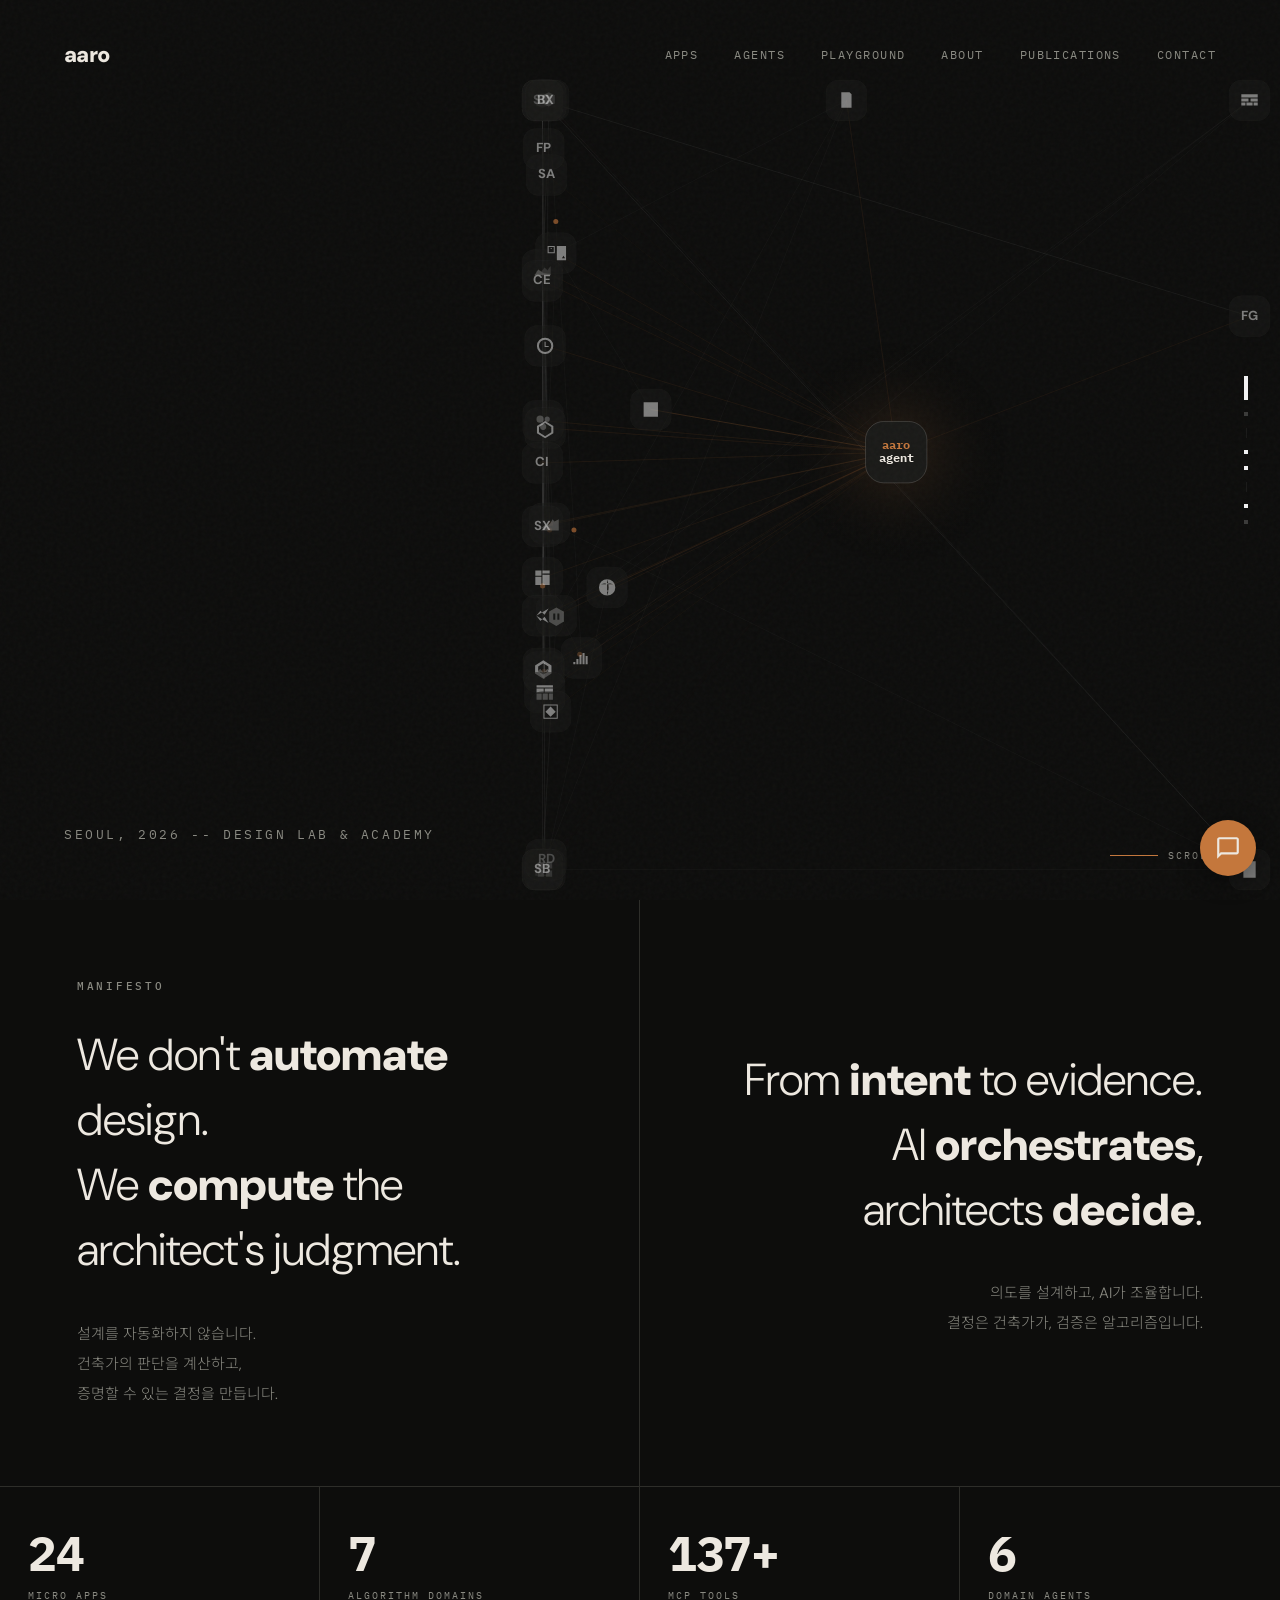
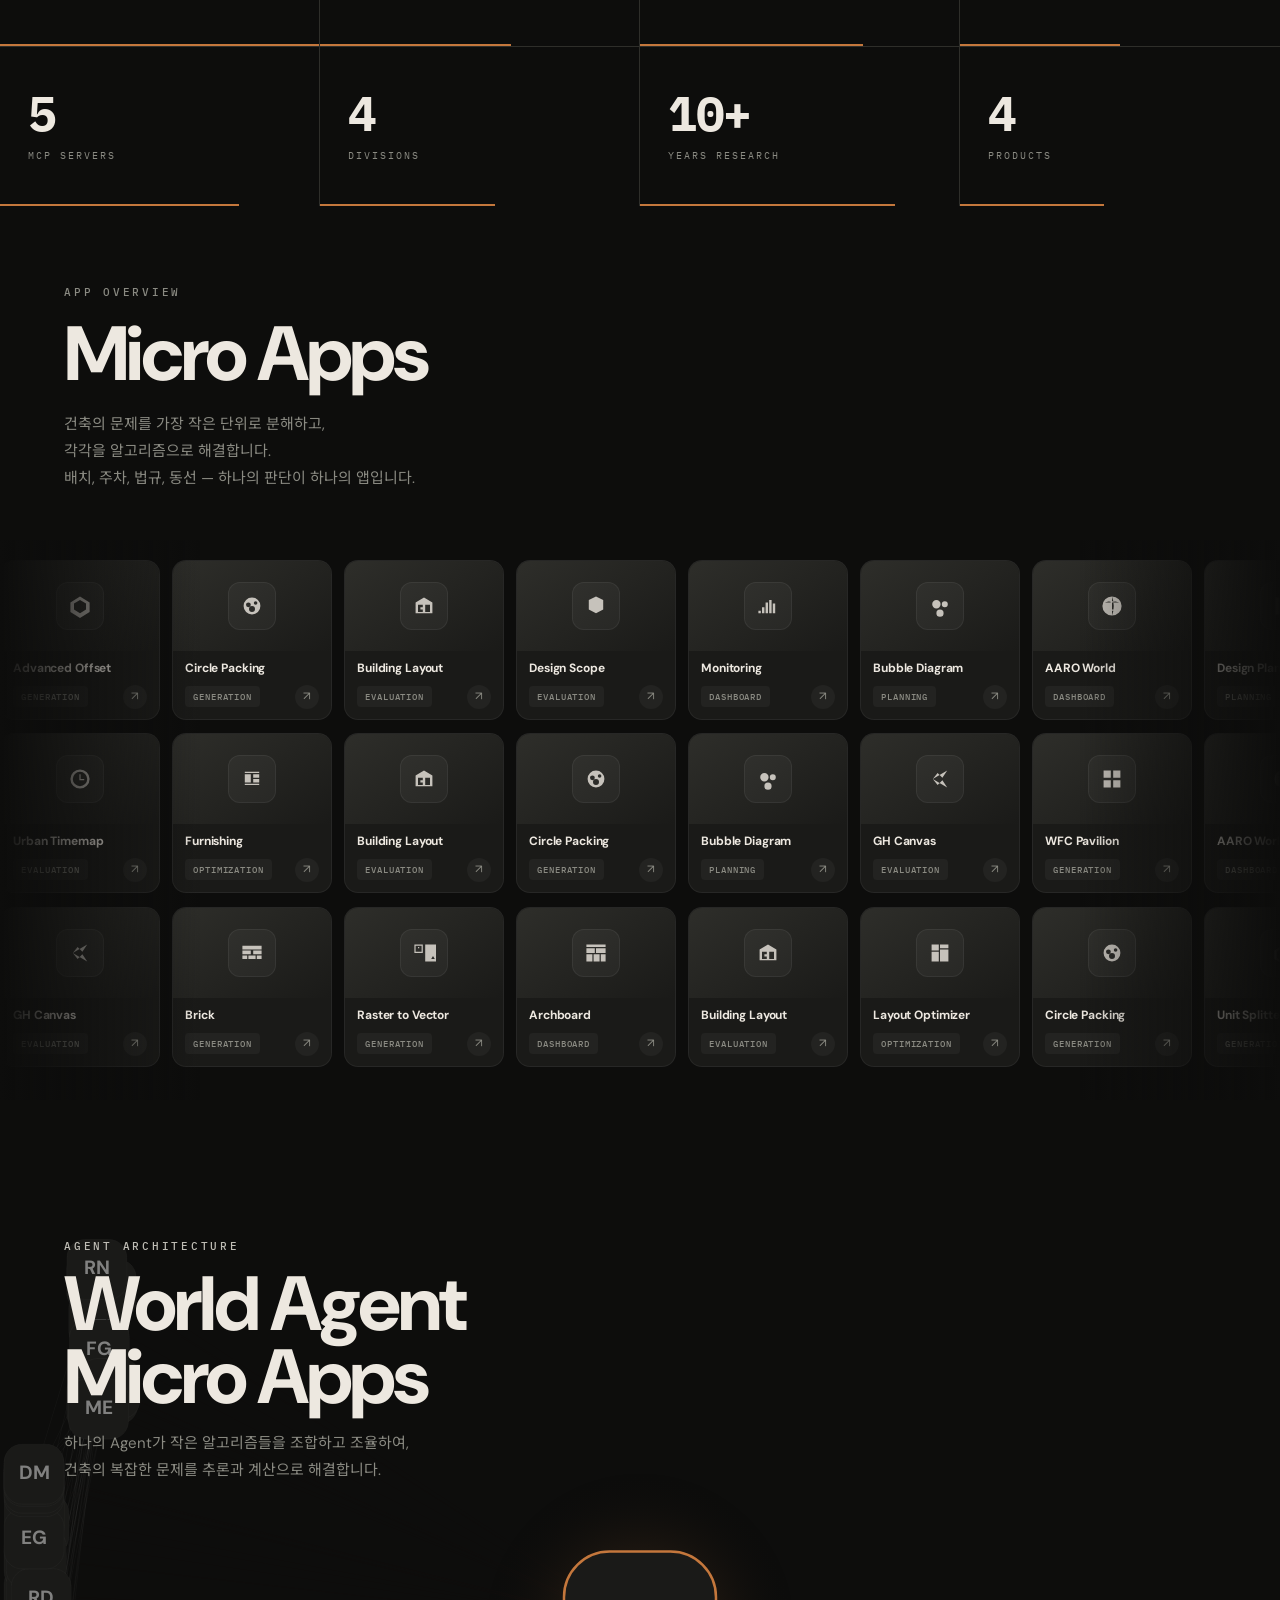
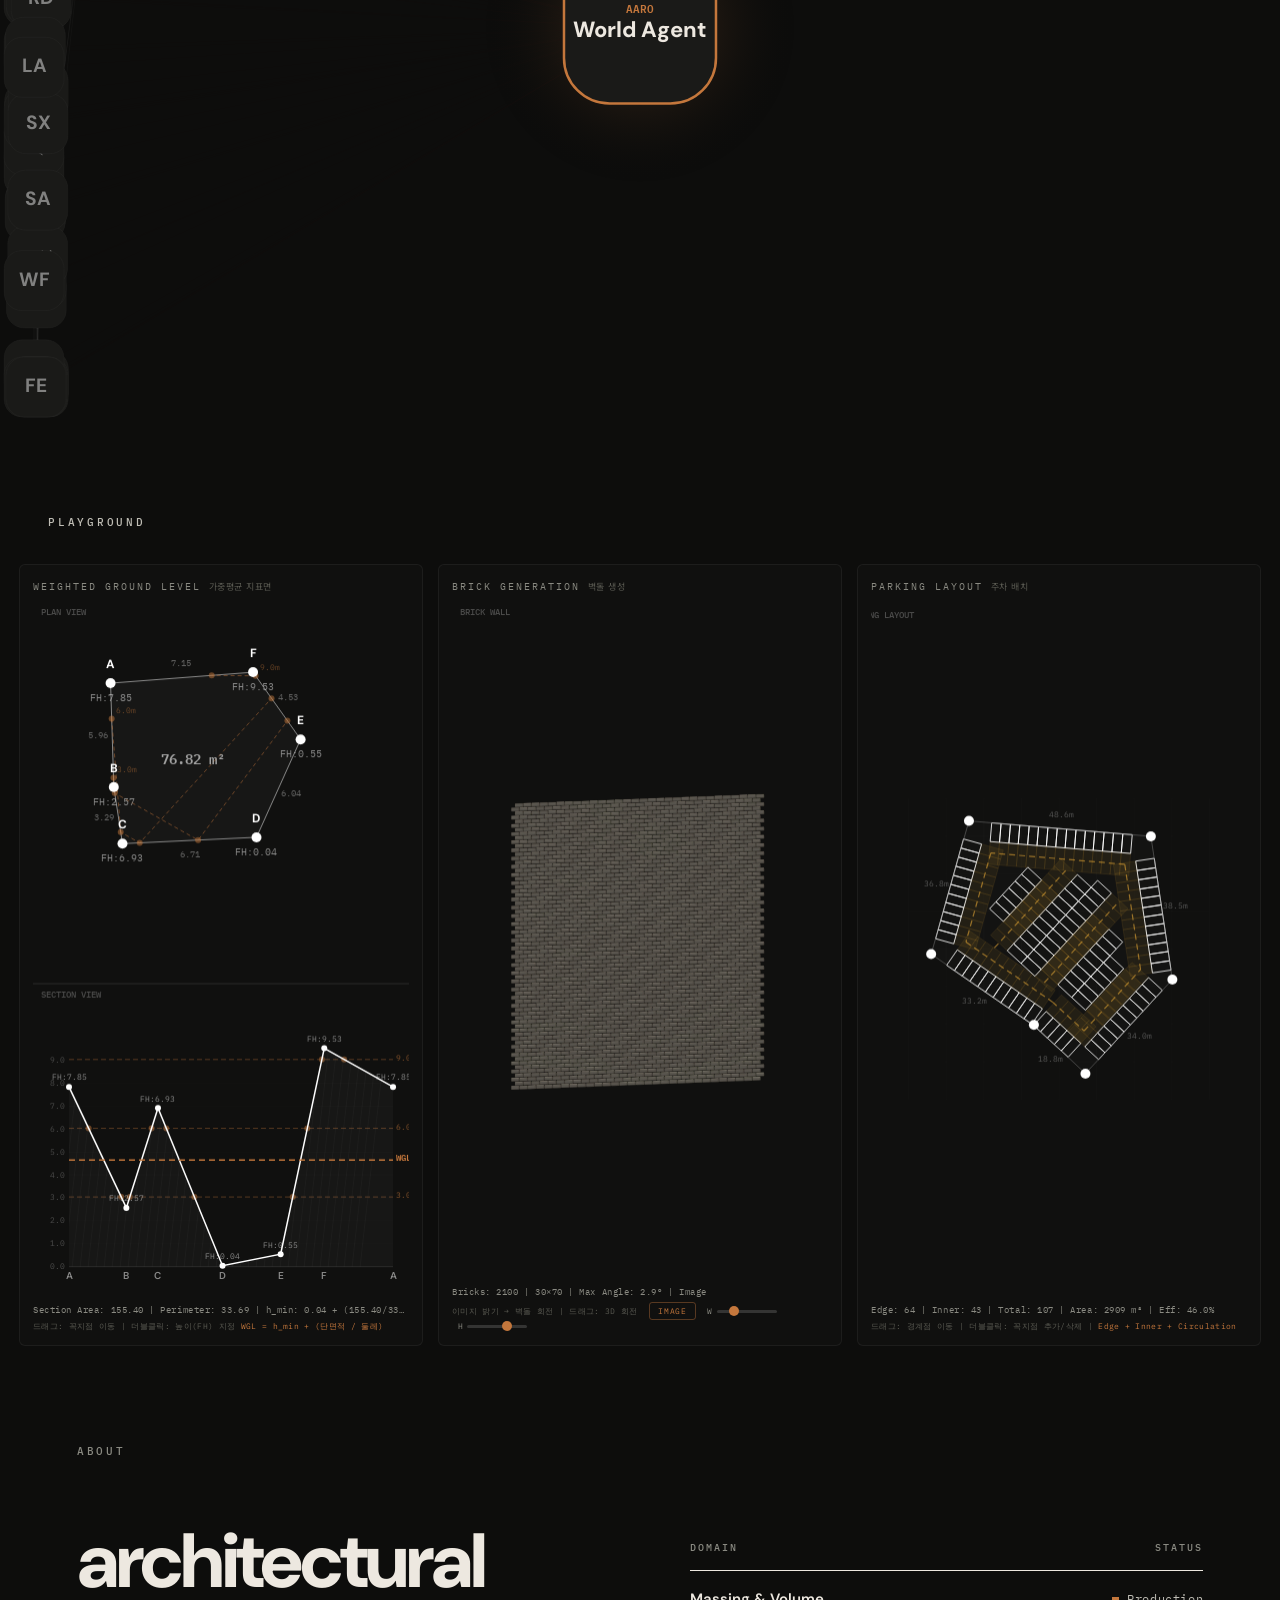
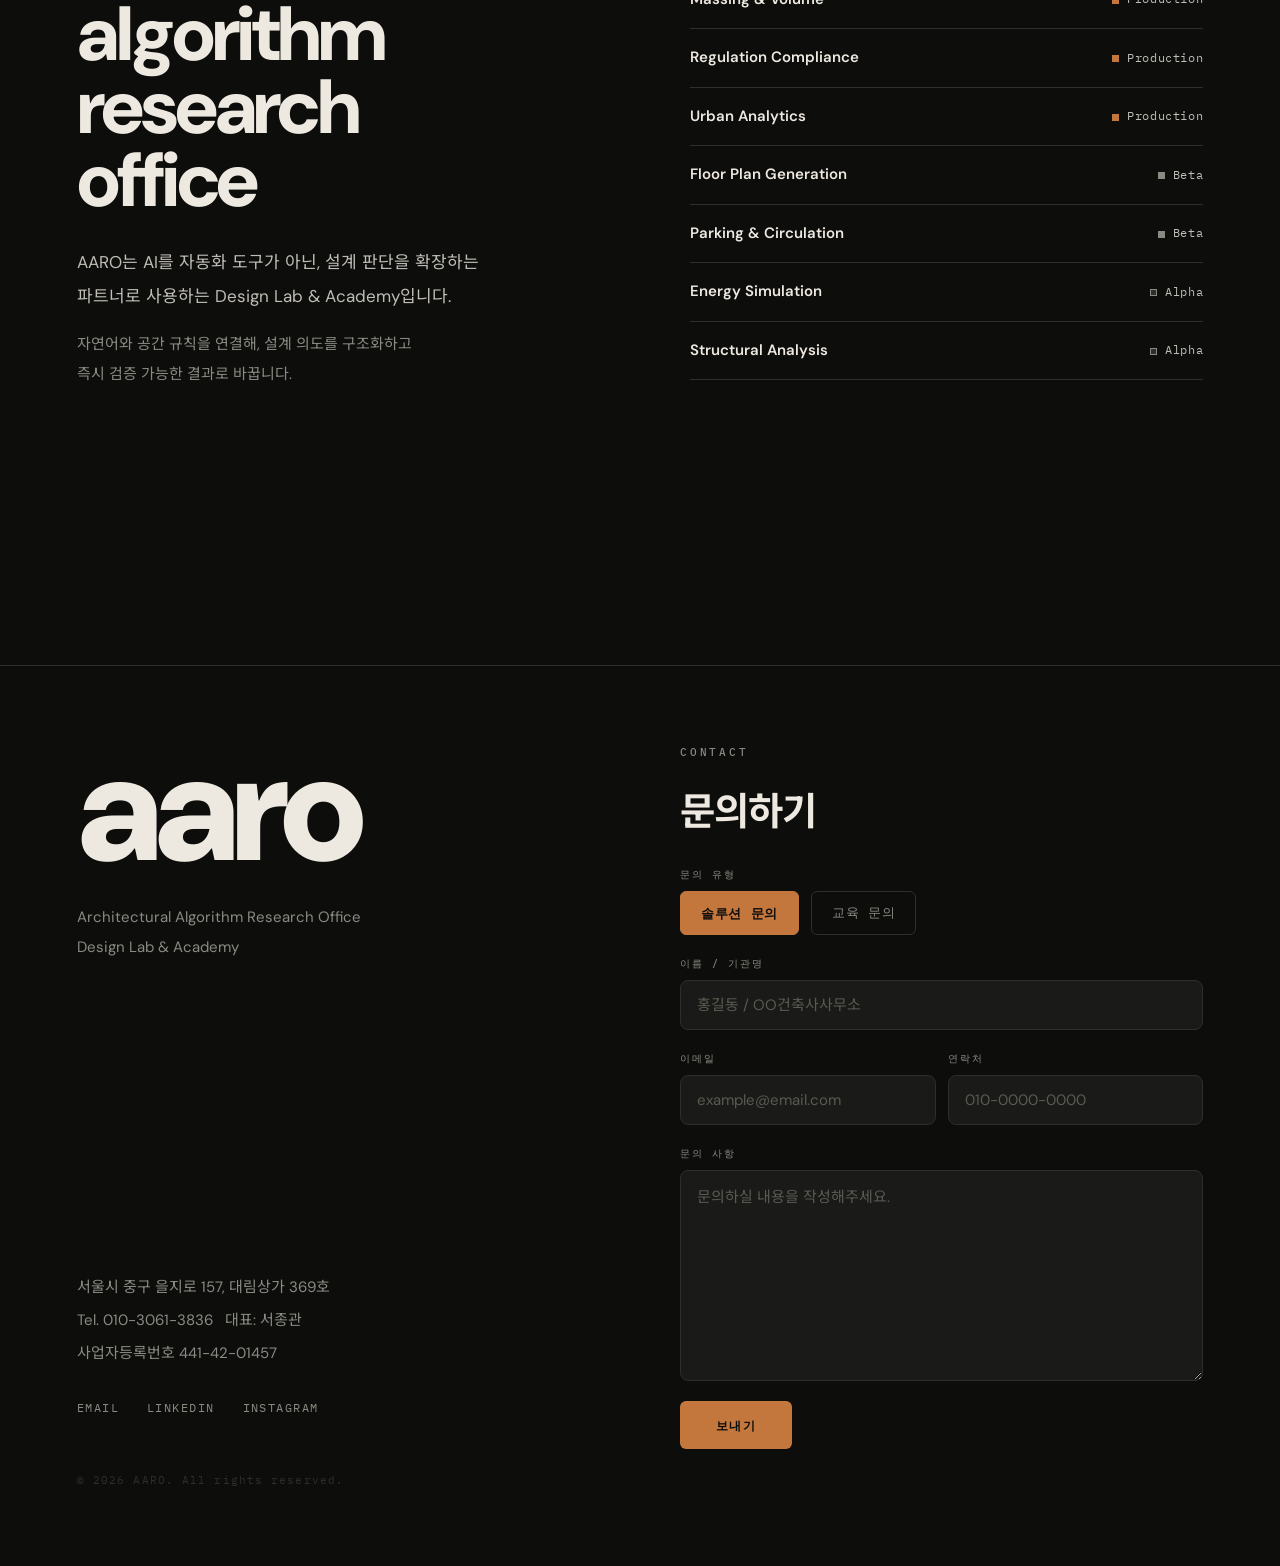
==== commit 8da8baf8: "feat: add publications page linked from nav Separate publications.html page keeps landing page light" ====
--- a/index.html
+++ b/index.html
@@ -1119,6 +1119,7 @@
         <a href="#s4">Agents</a>
         <a href="#s4b">Playground</a>
         <a href="#s5">About</a>
+        <a href="publications.html">Publications</a>
         <a href="#s6">Contact</a>
       </div>
     </div>
@@ -2284,6 +2285,7 @@
       </div>
     </div>
   </section>
+
 
 
 
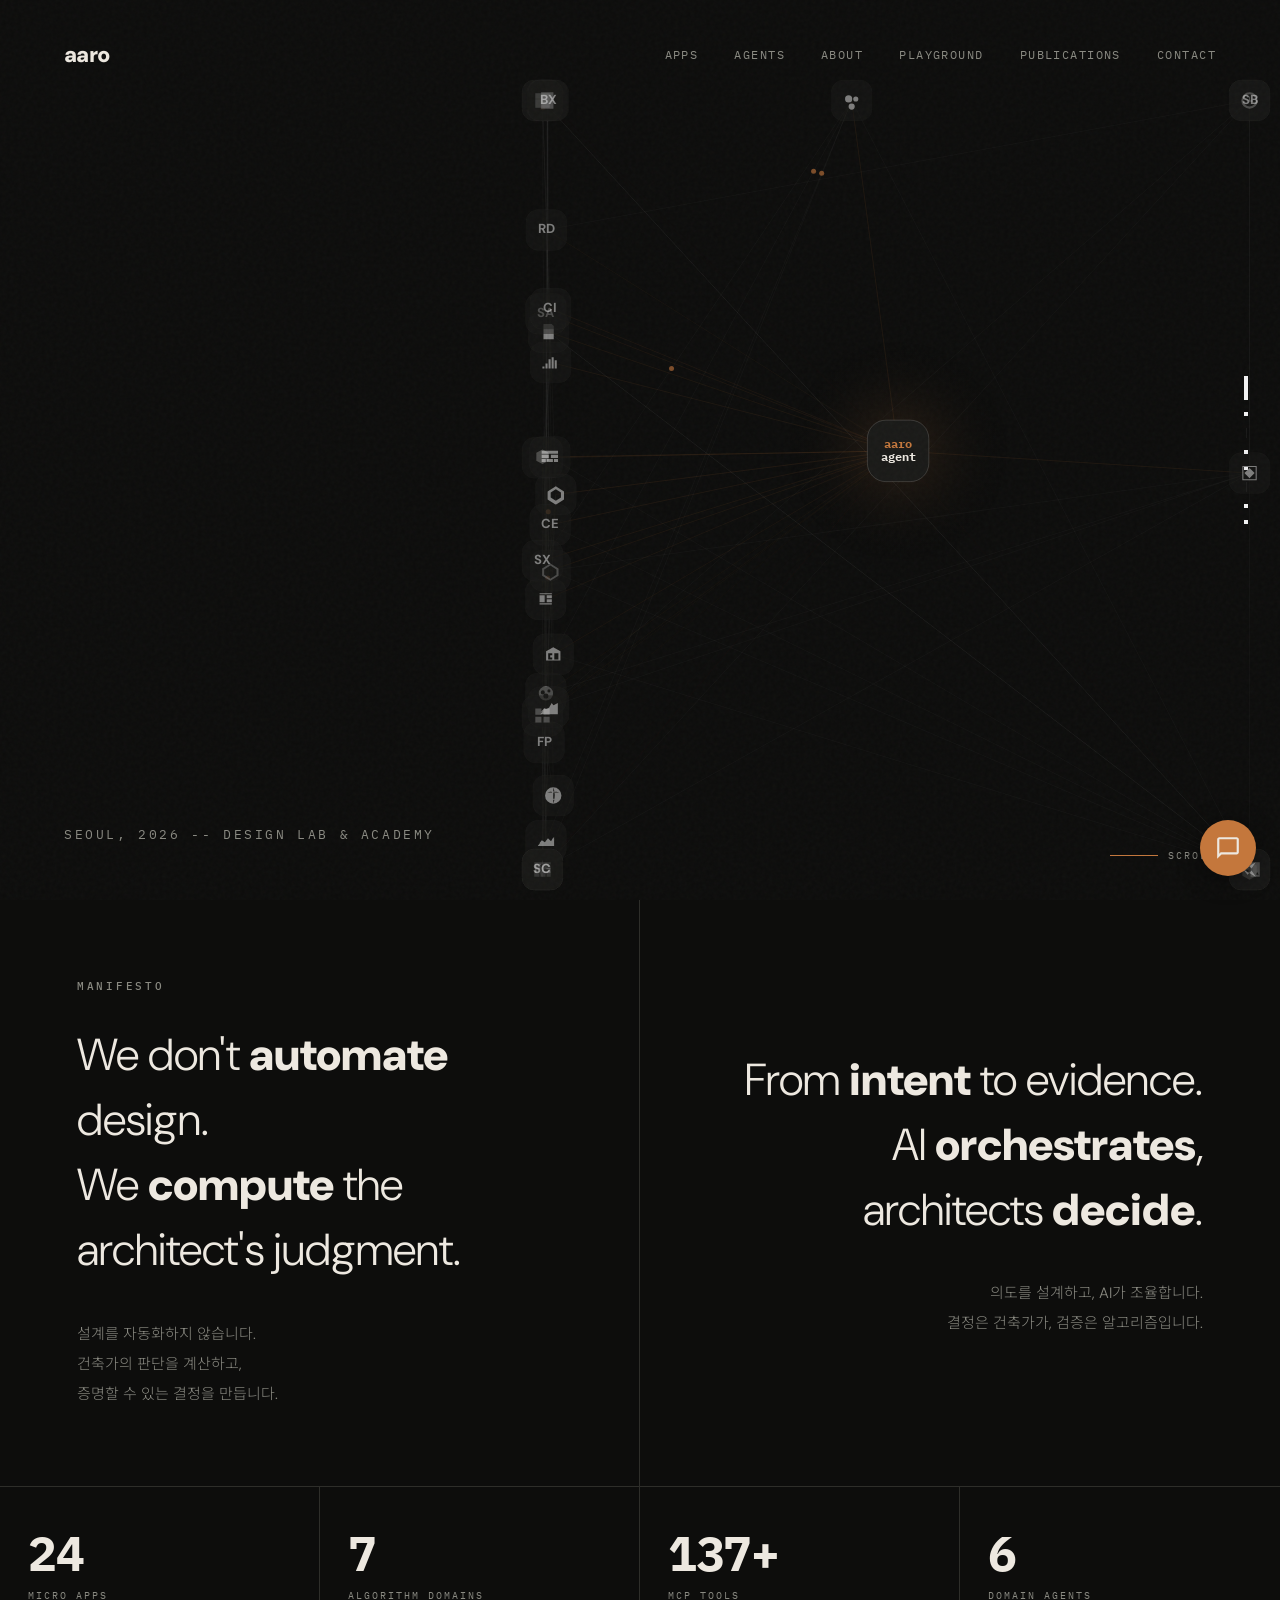
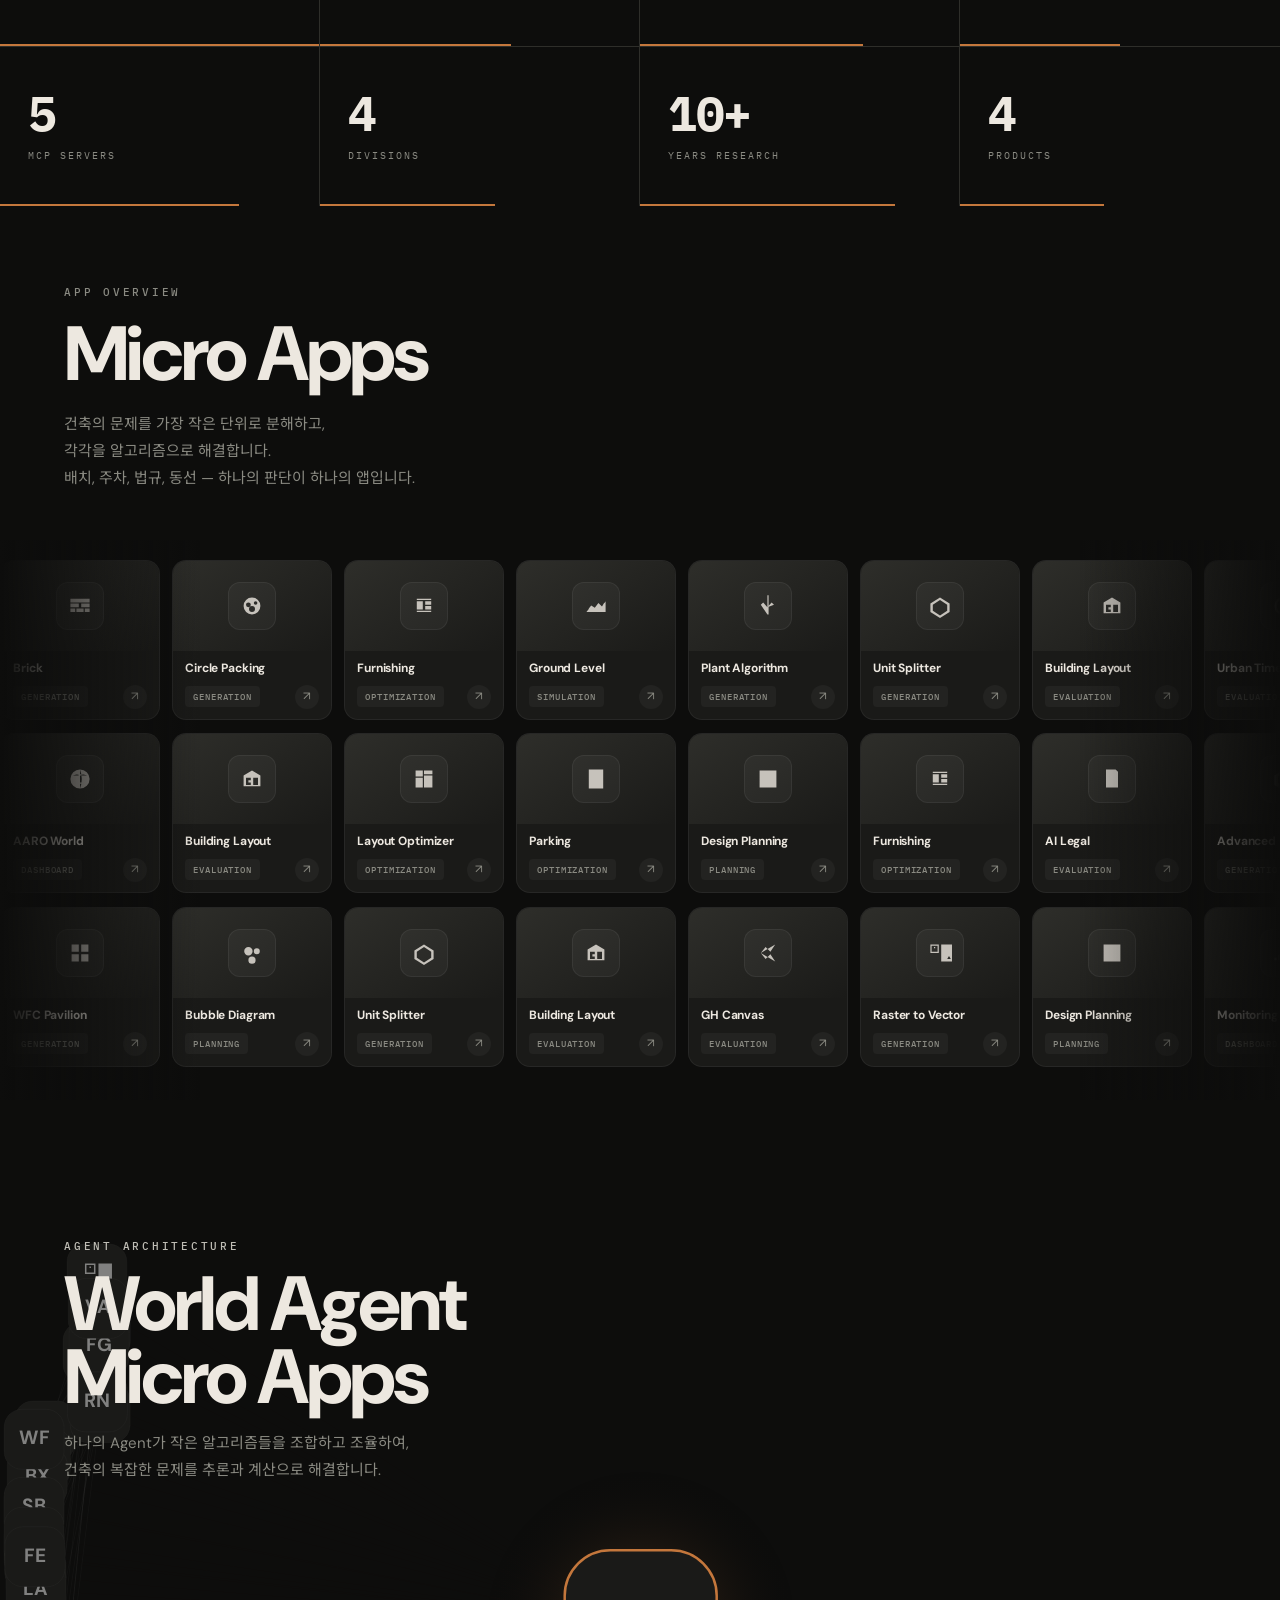
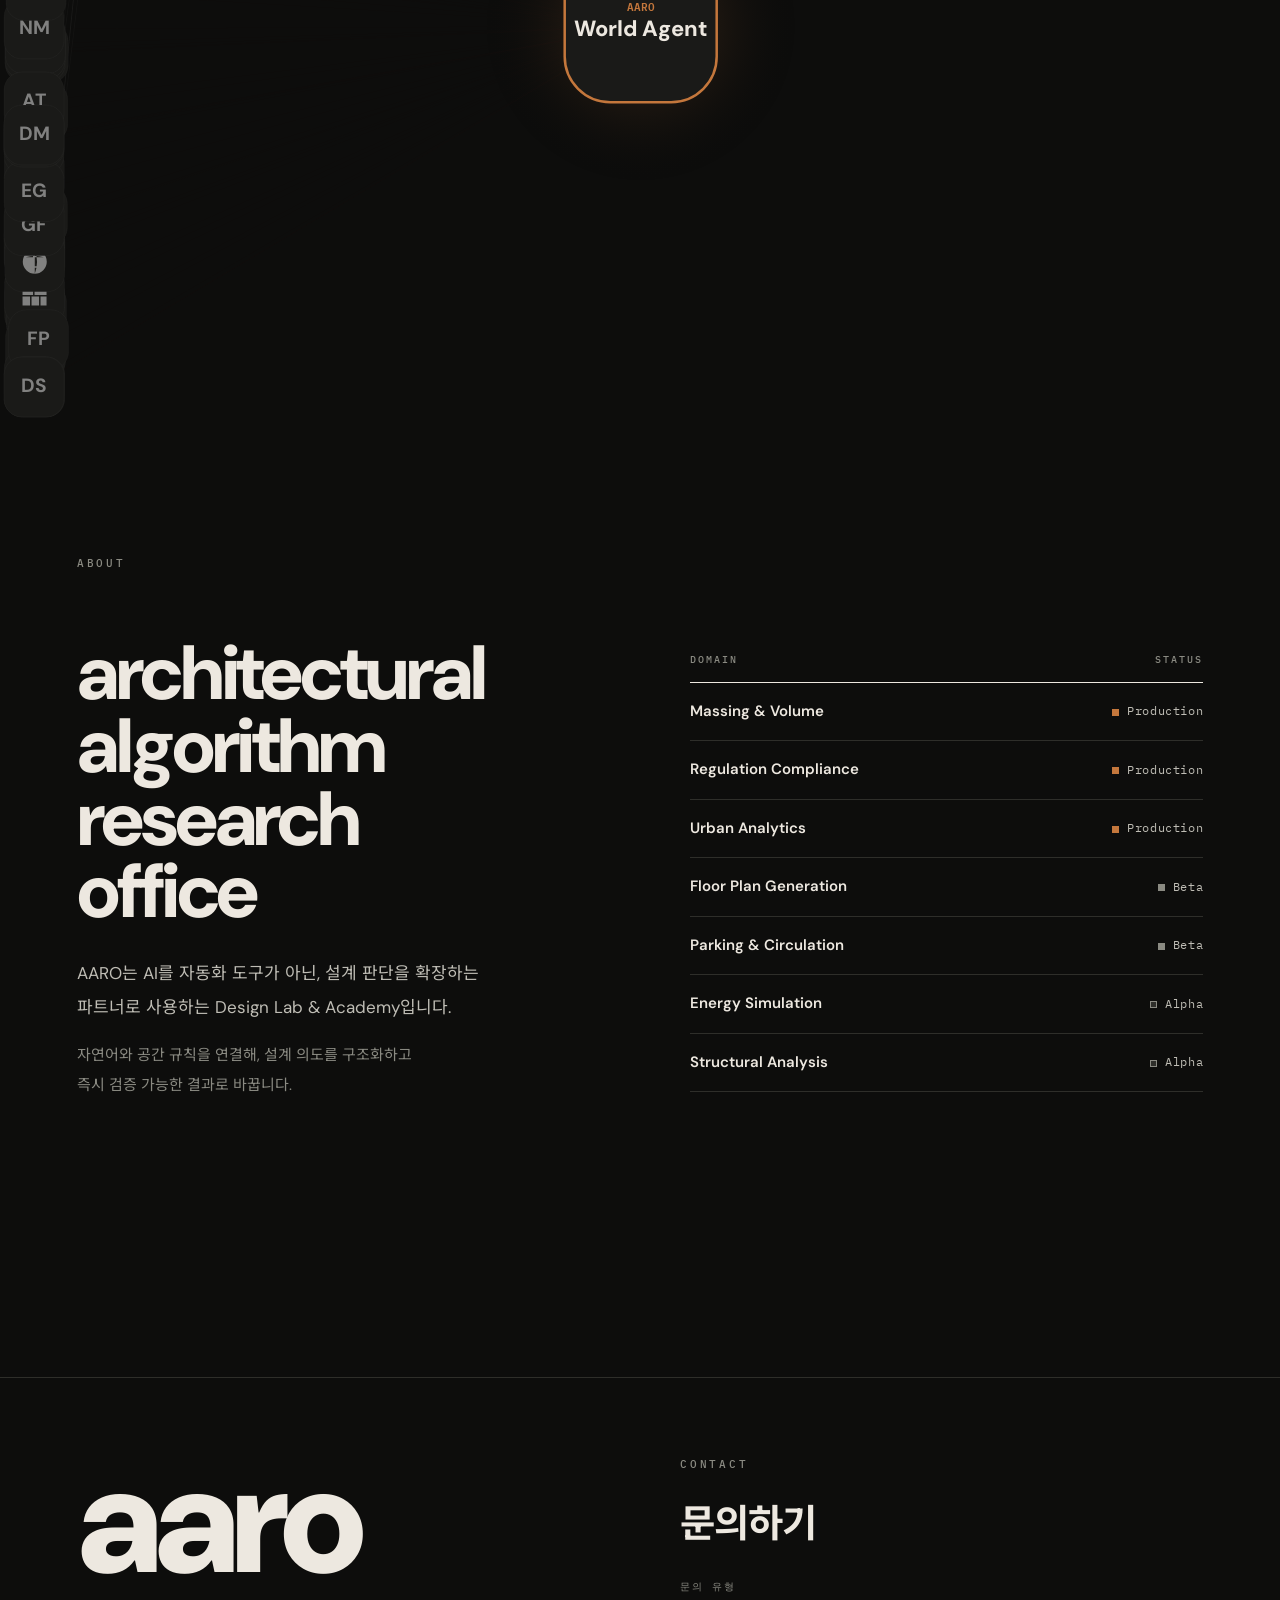
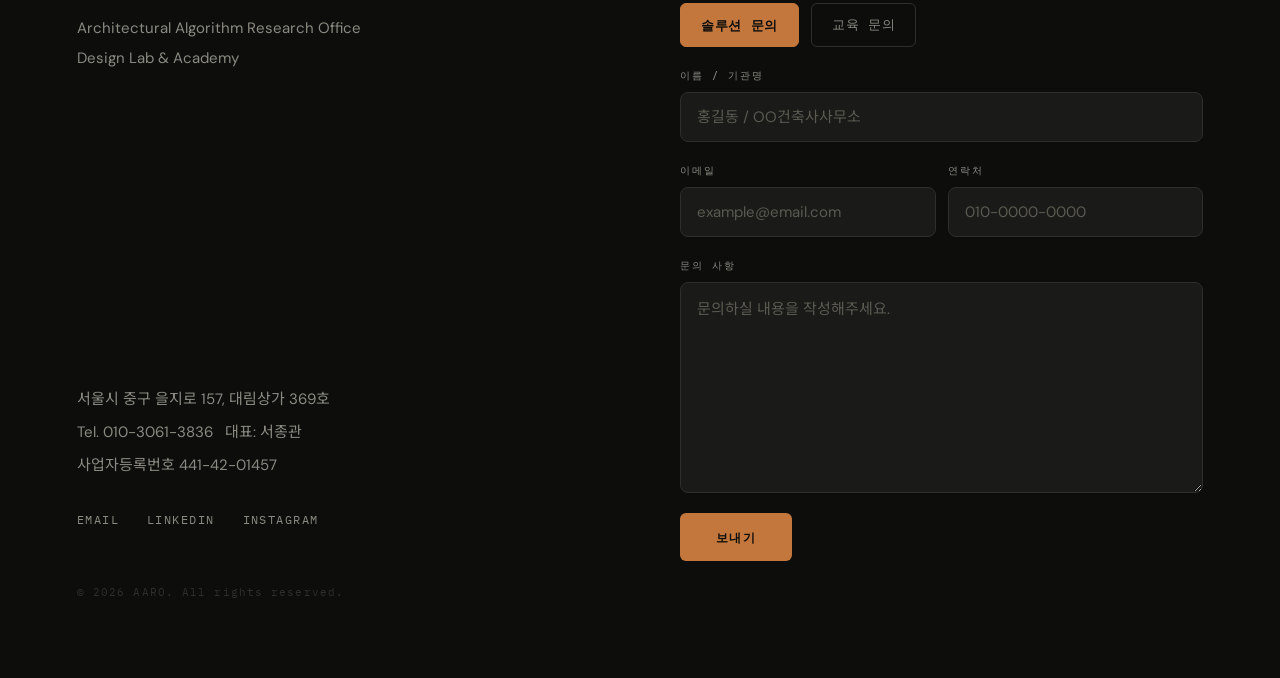
==== commit 6197cb22: "feat: extract playground to standalone page Move 1033-line inline Playground section out of index.ht" ====
--- a/index.html
+++ b/index.html
@@ -1117,8 +1117,8 @@
       <div class="s-cover__nav-links">
         <a href="#s3">Apps</a>
         <a href="#s4">Agents</a>
-        <a href="#s4b">Playground</a>
         <a href="#s5">About</a>
+        <a href="playground.html">Playground</a>
         <a href="publications.html">Publications</a>
         <a href="#s6">Contact</a>
       </div>
@@ -1219,1039 +1219,6 @@
   </section>
 
 
-  <!-- S04b: PLAYGROUND (inline) -->
-  <section class="sec" id="s4b" style="min-height:auto;padding:0;padding-top:clamp(24px,4vh,40px);">
-    <style>
-      /* Playground scoped styles */
-      .pg-section-grid {
-        display: grid;
-        grid-template-columns: 1fr 1fr 1fr;
-        gap: clamp(10px, 1.2vw, 20px);
-        padding: clamp(10px, 1.5vw, 24px);
-        height: calc(100vh - 80px);
-      }
-      .pg-section-grid .pg-cell {
-        background: rgba(255,255,255,0.015);
-        border: 1px solid rgba(255,255,255,0.05);
-        border-radius: 6px;
-        padding: clamp(10px, 1vw, 16px);
-        display: flex; flex-direction: column;
-        min-height: 0; position: relative;
-        transition: border-color 0.4s var(--ease);
-        overflow: hidden;
-      }
-      .pg-section-grid .pg-cell:hover { border-color: rgba(196,119,60,0.15); }
-      .pg-cell__label {
-        font-family: var(--mono); font-size: 10px; letter-spacing: 0.2em;
-        text-transform: uppercase; color: var(--ink-40); margin-bottom: 6px;
-        display: flex; align-items: baseline; gap: 8px; flex-shrink: 0;
-      }
-      .pg-cell__label-kr {
-        font-family: 'Noto Sans KR', sans-serif; font-size: 9px;
-        letter-spacing: 0.05em; text-transform: none; color: var(--ink-60);
-      }
-      .pg-cell__canvas-wrap {
-        flex: 1; min-height: 0; position: relative; border-radius: 4px; overflow: hidden;
-      }
-      .pg-cell__canvas-wrap canvas {
-        position: absolute; top: 0; left: 0; width: 100%; height: 100%; display: block;
-      }
-      .pg-cell__metrics {
-        font-family: var(--mono); font-size: 9px; color: var(--ink-40);
-        letter-spacing: 0.06em; margin-top: 6px; white-space: nowrap;
-        overflow: hidden; text-overflow: ellipsis; flex-shrink: 0;
-      }
-      .pg-cell__hint {
-        font-family: var(--mono); font-size: 8px; color: var(--ink-60);
-        letter-spacing: 0.04em; margin-top: 3px; line-height: 1.5; flex-shrink: 0;
-      }
-      .pg-cell__hint .accent { color: var(--accent); }
-      .pg-upload-btn {
-        display: inline-block; cursor: pointer;
-        border: 1px solid rgba(196,119,60,0.4); border-radius: 3px;
-        padding: 2px 8px; margin-left: 6px;
-        font-family: var(--mono); font-size: 8px; letter-spacing: 0.1em;
-        text-transform: uppercase; color: var(--accent);
-        transition: all 0.3s var(--ease);
-      }
-      .pg-upload-btn:hover { background: rgba(196,119,60,0.1); border-color: var(--accent); }
-      .pg-ctrl {
-        display: inline-flex; align-items: center; gap: 4px; margin-left: 6px;
-      }
-      .pg-ctrl input[type="range"] {
-        width: 60px; height: 3px; -webkit-appearance: none; appearance: none;
-        background: rgba(255,255,255,0.15); border-radius: 2px; outline: none; cursor: pointer;
-      }
-      .pg-ctrl input[type="range"]::-webkit-slider-thumb {
-        -webkit-appearance: none; width: 10px; height: 10px; border-radius: 50%;
-        background: var(--accent); cursor: pointer;
-      }
-      .pg-ctrl label {
-        font-family: var(--mono); font-size: 8px; color: var(--ink-40); letter-spacing: 0.05em;
-      }
-      @media (max-width: 1200px) {
-        .pg-section-grid { grid-template-columns: 1fr; height: auto; min-height: 100vh; }
-        .pg-section-grid .pg-cell { min-height: clamp(350px, 55vh, 520px); }
-      }
-    </style>
-    <div style="padding:0 clamp(24px,4vw,48px) clamp(10px,1.5vh,16px);">
-      <p class="t-eyebrow rv" style="color:var(--ink-20);">Playground</p>
-    </div>
-    <div class="pg-section-grid">
-
-    <!-- Demo 1: Weighted Ground Level -->
-    <article class="pg-cell" id="demoWGL">
-      <div class="pg-cell__label">Weighted Ground Level <span class="pg-cell__label-kr">가중평균 지표면</span></div>
-      <div class="pg-cell__canvas-wrap"><canvas id="wglCanvas"></canvas></div>
-      <div class="pg-cell__metrics" id="wglMetrics"></div>
-      <div class="pg-cell__hint">
-        드래그: 꼭지점 이동 | 더블클릭: 높이(FH) 지정
-        <span class="accent">WGL = h_min + (단면적 / 둘레)</span>
-      </div>
-    </article>
-
-    <!-- Demo 2: Brick Generation -->
-    <article class="pg-cell" id="demoBrick">
-      <div class="pg-cell__label">Brick Generation <span class="pg-cell__label-kr">벽돌 생성</span></div>
-      <div class="pg-cell__canvas-wrap"><canvas id="brickCanvas"></canvas></div>
-      <div class="pg-cell__metrics" id="brickMetrics"></div>
-      <div class="pg-cell__hint">
-        이미지 밝기 &rarr; 벽돌 회전 | 드래그: 3D 회전
-        <label class="pg-upload-btn"><input type="file" id="brickImgInput" accept="image/*" hidden>Image</label>
-        <span class="pg-ctrl">
-          <label>W</label>
-          <input type="range" id="brickColSlider" min="8" max="100" value="30">
-        </span>
-        <span class="pg-ctrl">
-          <label>H</label>
-          <input type="range" id="brickRowSlider" min="4" max="100" value="70">
-        </span>
-      </div>
-    </article>
-
-    <!-- Demo 3: Parking Layout -->
-    <article class="pg-cell" id="demoParking">
-      <div class="pg-cell__label">Parking Layout <span class="pg-cell__label-kr">주차 배치</span></div>
-      <div class="pg-cell__canvas-wrap"><canvas id="parkingCanvas"></canvas></div>
-      <div class="pg-cell__metrics" id="parkingMetrics"></div>
-      <div class="pg-cell__hint">
-        드래그: 경계점 이동 | 더블클릭: 꼭지점 추가/삭제 |
-        <span class="accent">Edge + Inner + Circulation</span>
-      </div>
-    </article>
-  
-    </div>
-    <script>
-    (function(){
-
-    // ── Shared ──
-    const DPR = window.devicePixelRatio || 1;
-
-    function setupCanvas(canvas) {
-      const wrap = canvas.parentElement;
-      const rect = wrap.getBoundingClientRect();
-      const w = rect.width, h = rect.height;
-      canvas.width = w * DPR; canvas.height = h * DPR;
-      canvas.style.width = w + 'px'; canvas.style.height = h + 'px';
-      const ctx = canvas.getContext('2d');
-      ctx.setTransform(DPR, 0, 0, DPR, 0, 0);
-      return { w, h, ctx };
-    }
-
-    function pointInPolygon(px, py, poly) {
-      let inside = false;
-      for (let i = 0, j = poly.length - 1; i < poly.length; j = i++) {
-        const xi = poly[i].x, yi = poly[i].y;
-        const xj = poly[j].x, yj = poly[j].y;
-        if (((yi > py) !== (yj > py)) && (px < (xj - xi) * (py - yi) / (yj - yi) + xi))
-          inside = !inside;
-      }
-      return inside;
-    }
-
-    function rectInPolygon(cx, cy, hw, hh, angle, poly) {
-      const cos = Math.cos(angle), sin = Math.sin(angle);
-      const corners = [[-hw,-hh],[hw,-hh],[hw,hh],[-hw,hh]];
-      for (const [lx, ly] of corners) {
-        const wx = cx + lx * cos - ly * sin;
-        const wy = cy + lx * sin + ly * cos;
-        if (!pointInPolygon(wx, wy, poly)) return false;
-      }
-      return true;
-    }
-
-    const glow = document.getElementById('cursorGlow');
-    document.addEventListener('mousemove', e => {
-      if (glow) { glow.style.left = e.clientX + 'px'; glow.style.top = e.clientY + 'px'; }
-    });
-
-    const demos = [];
-    function masterLoop() {
-      for (const fn of demos) fn();
-      requestAnimationFrame(masterLoop);
-    }
-    requestAnimationFrame(masterLoop);
-
-
-    // ══════════════════════════════════════════
-    // Demo 1: Weighted Ground Level
-    // ══════════════════════════════════════════
-    (function initWGL() {
-      const canvas = document.getElementById('wglCanvas');
-      const metricsEl = document.getElementById('wglMetrics');
-      if (!canvas) return;
-      let ctx, W, H, planH, secH;
-      const PLAN_RATIO = 0.55;
-      let dragIdx = -1, hovIdx = -1;
-
-      const verts = [
-        { x: 0.22, y: 0.10, fh: 8.0, label: 'A' },
-        { x: 0.18, y: 0.38, fh: 3.0, label: 'B' },
-        { x: 0.28, y: 0.58, fh: 7.0, label: 'C' },
-        { x: 0.58, y: 0.55, fh: 0.0, label: 'D' },
-        { x: 0.68, y: 0.28, fh: 1.0, label: 'E' },
-        { x: 0.55, y: 0.08, fh: 9.0, label: 'F' },
-      ];
-
-      function resize() {
-        const s = setupCanvas(canvas);
-        W = s.w; H = s.h; ctx = s.ctx;
-        planH = H * PLAN_RATIO; secH = H * (1 - PLAN_RATIO);
-      }
-      const PLAN_SHIFT = 50; // push plan content down toward center
-      function toCanvas(v) { return { x: v.x * W, y: v.y * (planH - PLAN_SHIFT) + PLAN_SHIFT }; }
-      function fromCanvas(cx, cy) { return { x: cx / W, y: (cy - PLAN_SHIFT) / (planH - PLAN_SHIFT) }; }
-      function edgeLen(a, b) {
-        const dx = (a.x - b.x) * W, dy = (a.y - b.y) * planH;
-        return Math.sqrt(dx * dx + dy * dy);
-      }
-
-      function calcMetrics() {
-        let perimeter = 0, area = 0;
-        const n = verts.length;
-        for (let i = 0; i < n; i++) {
-          const j = (i + 1) % n;
-          perimeter += edgeLen(verts[i], verts[j]);
-          const ax = verts[i].x * W, ay = verts[i].y * planH;
-          const bx = verts[j].x * W, by = verts[j].y * planH;
-          area += ax * by - bx * ay;
-        }
-        area = Math.abs(area) / 2;
-        const hMin = Math.min(...verts.map(v => v.fh));
-        const hMax = Math.max(...verts.map(v => v.fh));
-        const scale = 0.05, perimM = perimeter * scale;
-        let secArea = 0;
-        for (let i = 0; i < n; i++) {
-          const j = (i + 1) % n;
-          const len = edgeLen(verts[i], verts[j]) * scale;
-          secArea += (verts[i].fh - hMin + verts[j].fh - hMin) / 2 * len;
-        }
-        return { area: area * scale * scale, perimeter: perimM, secArea, hWeighted: perimM > 0 ? hMin + secArea / perimM : hMin, hMin, hMax };
-      }
-
-      function getPlanFromSecX(targetX) {
-        let cumDist = 0; const n = verts.length;
-        for (let i = 0; i < n; i++) {
-          const j = (i + 1) % n, eLen = edgeLen(verts[i], verts[j]);
-          if (targetX <= cumDist + eLen + 1e-6) {
-            const t = eLen > 0 ? Math.min(1, (targetX - cumDist) / eLen) : 0;
-            return { x: verts[i].x + t * (verts[j].x - verts[i].x), y: verts[i].y + t * (verts[j].y - verts[i].y) };
-          }
-          cumDist += eLen;
-        }
-        return null;
-      }
-
-      function compute3mBoundaries(m) {
-        const n = verts.length;
-        if (m.hMax - m.hMin <= 3) return { boundaries: [], intersections: [] };
-        const boundaries = [];
-        for (let h = m.hMin + 3; h < m.hMax; h += 3) boundaries.push(h);
-        const secPts = []; let cumDist = 0;
-        for (let i = 0; i <= n; i++) {
-          secPts.push({ x: cumDist, fh: verts[i % n].fh });
-          if (i < n) cumDist += edgeLen(verts[i], verts[(i + 1) % n]);
-        }
-        const intersections = [];
-        for (const bh of boundaries) {
-          const pts = [];
-          for (let i = 0; i < secPts.length - 1; i++) {
-            const h1 = secPts[i].fh, h2 = secPts[i + 1].fh;
-            if (h1 === h2) continue;
-            if ((h1 < bh && h2 >= bh) || (h1 > bh && h2 <= bh)) {
-              const t = (bh - h1) / (h2 - h1);
-              const secX = secPts[i].x + t * (secPts[i + 1].x - secPts[i].x);
-              const planPt = getPlanFromSecX(secX);
-              if (planPt) pts.push({ secX, ...planPt });
-            }
-          }
-          intersections.push({ height: bh, points: pts });
-        }
-        return { boundaries, intersections };
-      }
-
-      function draw() {
-        if (!W) return;
-        ctx.clearRect(0, 0, W, H);
-        const m = calcMetrics(), n = verts.length, b3m = compute3mBoundaries(m);
-
-        ctx.save();
-        ctx.font = "500 9px 'IBM Plex Mono', monospace";
-        ctx.fillStyle = 'rgba(255,255,255,0.25)'; ctx.fillText('PLAN VIEW', 8, 14);
-        ctx.beginPath();
-        verts.forEach((v, i) => { const p = toCanvas(v); i === 0 ? ctx.moveTo(p.x, p.y) : ctx.lineTo(p.x, p.y); });
-        ctx.closePath(); ctx.fillStyle = 'rgba(255,255,255,0.03)'; ctx.fill();
-
-        for (let i = 0; i < n; i++) {
-          const j = (i + 1) % n, a = toCanvas(verts[i]), b = toCanvas(verts[j]);
-          ctx.beginPath(); ctx.moveTo(a.x, a.y); ctx.lineTo(b.x, b.y);
-          ctx.strokeStyle = 'rgba(255,255,255,0.5)'; ctx.lineWidth = 1; ctx.stroke();
-          const len = edgeLen(verts[i], verts[j]) * 0.05;
-          const mx = (a.x + b.x) / 2, my = (a.y + b.y) / 2;
-          ctx.font = "400 9px 'IBM Plex Mono', monospace";
-          ctx.fillStyle = 'rgba(255,255,255,0.35)'; ctx.textAlign = 'center'; ctx.textBaseline = 'middle';
-          const dx = b.x - a.x, dy = b.y - a.y, nl = Math.sqrt(dx*dx+dy*dy) || 1;
-          ctx.fillText(len.toFixed(2), mx + (-dy/nl)*14, my + (dx/nl)*14);
-        }
-        if (b3m.intersections.length) {
-          ctx.save(); ctx.setLineDash([4, 3]); ctx.strokeStyle = 'rgba(196,119,60,0.5)'; ctx.lineWidth = 1;
-          for (const inter of b3m.intersections) {
-            if (inter.points.length >= 2) {
-              ctx.beginPath();
-              inter.points.forEach((pt, i) => { const py = pt.y * (planH-PLAN_SHIFT)+PLAN_SHIFT; i === 0 ? ctx.moveTo(pt.x * W, py) : ctx.lineTo(pt.x * W, py); });
-              ctx.stroke();
-              ctx.font = "400 8px 'IBM Plex Mono', monospace"; ctx.fillStyle = 'rgba(196,119,60,0.5)';
-              ctx.textAlign = 'left'; ctx.textBaseline = 'bottom';
-              ctx.fillText(inter.height.toFixed(1) + 'm', inter.points[0].x * W + 4, inter.points[0].y * (planH-PLAN_SHIFT)+PLAN_SHIFT - 4);
-            }
-            for (const pt of inter.points) { ctx.beginPath(); ctx.arc(pt.x * W, pt.y * (planH-PLAN_SHIFT)+PLAN_SHIFT, 3, 0, Math.PI * 2); ctx.fillStyle = 'rgba(196,119,60,0.5)'; ctx.fill(); }
-          }
-          ctx.setLineDash([]); ctx.restore();
-        }
-        const cxP = verts.reduce((s, v) => s + v.x, 0) / n * W, cyP = verts.reduce((s, v) => s + v.y, 0) / n * (planH-PLAN_SHIFT) + PLAN_SHIFT;
-        ctx.font = "600 14px 'IBM Plex Mono', monospace"; ctx.fillStyle = 'rgba(255,255,255,0.6)';
-        ctx.textAlign = 'center'; ctx.textBaseline = 'middle'; ctx.fillText(m.area.toFixed(2) + ' m\u00B2', cxP, cyP);
-
-        for (let i = 0; i < n; i++) {
-          const p = toCanvas(verts[i]), isH = hovIdx === i, isD = dragIdx === i;
-          ctx.beginPath(); ctx.arc(p.x, p.y, isH || isD ? 7 : 5, 0, Math.PI * 2);
-          ctx.fillStyle = isD ? '#C4773C' : isH ? '#E8944A' : '#fff'; ctx.fill();
-          ctx.font = "700 12px 'DM Sans', sans-serif"; ctx.fillStyle = '#fff';
-          ctx.textAlign = 'center'; ctx.textBaseline = 'bottom'; ctx.fillText(verts[i].label, p.x, p.y - 12);
-          ctx.font = "400 10px 'IBM Plex Mono', monospace"; ctx.fillStyle = 'rgba(255,255,255,0.5)';
-          ctx.textBaseline = 'top'; ctx.fillText('FH:' + verts[i].fh.toFixed(2), p.x, p.y + 10);
-        }
-        ctx.restore();
-
-        ctx.beginPath(); ctx.moveTo(0, planH); ctx.lineTo(W, planH);
-        ctx.strokeStyle = 'rgba(255,255,255,0.12)'; ctx.lineWidth = 1; ctx.stroke();
-        ctx.font = "500 9px 'IBM Plex Mono', monospace"; ctx.fillStyle = 'rgba(255,255,255,0.25)';
-        ctx.fillText('SECTION VIEW', 8, planH + 14);
-
-        ctx.save(); ctx.translate(0, planH);
-        const padL = 36, padR = 16, padT = 26, padB = 30;
-        const sW = W - padL - padR, sH = secH - padT - padB;
-        const maxFH = Math.max(...verts.map(v => v.fh), 1);
-        const secPts = []; let cumDist = 0, totalPerim = 0;
-        for (let i = 0; i < n; i++) totalPerim += edgeLen(verts[i], verts[(i + 1) % n]);
-        for (let i = 0; i <= n; i++) {
-          const idx = i % n;
-          secPts.push({ x: padL + (cumDist / totalPerim) * sW, y: padT + sH - (verts[idx].fh / maxFH) * sH * 0.85, label: verts[idx].label, fh: verts[idx].fh });
-          if (i < n) cumDist += edgeLen(verts[i], verts[(i + 1) % n]);
-        }
-        ctx.font = "400 8px 'IBM Plex Mono', monospace"; ctx.textAlign = 'right'; ctx.textBaseline = 'middle';
-        for (let h = 0; h <= maxFH; h += 1) {
-          const gy = padT + sH - (h / maxFH) * sH * 0.85;
-          ctx.beginPath(); ctx.moveTo(padL, gy); ctx.lineTo(padL + sW, gy);
-          ctx.strokeStyle = h === 0 ? 'rgba(255,255,255,0.2)' : 'rgba(255,255,255,0.06)';
-          ctx.lineWidth = h === 0 ? 0.5 : 0.3; ctx.stroke();
-          ctx.fillStyle = 'rgba(255,255,255,0.25)'; ctx.fillText(h.toFixed(1), padL - 4, gy);
-        }
-        if (b3m.boundaries.length) {
-          ctx.save(); ctx.setLineDash([5, 3]); ctx.strokeStyle = 'rgba(196,119,60,0.5)'; ctx.lineWidth = 0.8;
-          for (const bh of b3m.boundaries) {
-            const by = padT + sH - (bh / maxFH) * sH * 0.85;
-            ctx.beginPath(); ctx.moveTo(padL, by); ctx.lineTo(padL + sW, by); ctx.stroke();
-            ctx.font = "500 8px 'IBM Plex Mono', monospace"; ctx.fillStyle = 'rgba(196,119,60,0.5)';
-            ctx.textAlign = 'left'; ctx.textBaseline = 'bottom'; ctx.fillText(bh.toFixed(1) + 'm', padL + sW + 3, by + 3);
-          }
-          for (const inter of b3m.intersections) {
-            const by = padT + sH - (inter.height / maxFH) * sH * 0.85;
-            for (const pt of inter.points) { const sx = padL + (pt.secX / totalPerim) * sW; ctx.beginPath(); ctx.arc(sx, by, 3, 0, Math.PI * 2); ctx.fillStyle = 'rgba(196,119,60,0.5)'; ctx.fill(); }
-          }
-          ctx.setLineDash([]); ctx.restore();
-        }
-        ctx.beginPath(); ctx.moveTo(secPts[0].x, padT + sH);
-        secPts.forEach(p => ctx.lineTo(p.x, p.y));
-        ctx.lineTo(secPts[secPts.length - 1].x, padT + sH); ctx.closePath();
-        ctx.fillStyle = 'rgba(255,255,255,0.03)'; ctx.fill();
-        ctx.save(); ctx.clip();
-        for (let hx = padL; hx < padL + sW; hx += 8) {
-          ctx.beginPath(); ctx.moveTo(hx, padT); ctx.lineTo(hx - 30, padT + sH + 10);
-          ctx.strokeStyle = 'rgba(255,255,255,0.06)'; ctx.lineWidth = 0.5; ctx.stroke();
-        }
-        ctx.restore();
-        ctx.beginPath(); secPts.forEach((p, i) => i === 0 ? ctx.moveTo(p.x, p.y) : ctx.lineTo(p.x, p.y));
-        ctx.strokeStyle = '#fff'; ctx.lineWidth = 1.5; ctx.stroke();
-        const wglY = padT + sH - (m.hWeighted / maxFH) * sH * 0.85;
-        ctx.beginPath(); ctx.setLineDash([6, 4]);
-        ctx.moveTo(padL, wglY); ctx.lineTo(padL + sW, wglY);
-        ctx.strokeStyle = '#C4773C'; ctx.lineWidth = 1.5; ctx.stroke(); ctx.setLineDash([]);
-        ctx.font = "600 9px 'IBM Plex Mono', monospace"; ctx.fillStyle = '#C4773C';
-        ctx.textAlign = 'left'; ctx.textBaseline = 'bottom';
-        ctx.fillText('WGL: ' + m.hWeighted.toFixed(2) + ' m', padL + sW + 3, wglY + 3);
-        secPts.forEach(p => {
-          ctx.beginPath(); ctx.arc(p.x, p.y, 3, 0, Math.PI * 2); ctx.fillStyle = '#fff'; ctx.fill();
-          ctx.font = "600 10px 'DM Sans', sans-serif"; ctx.fillStyle = 'rgba(255,255,255,0.5)';
-          ctx.textAlign = 'center'; ctx.textBaseline = 'top'; ctx.fillText(p.label, p.x, padT + sH + 5);
-          ctx.font = "400 8px 'IBM Plex Mono', monospace"; ctx.fillText('FH:' + p.fh.toFixed(2), p.x, p.y - 13);
-        });
-        ctx.restore();
-        metricsEl.textContent = `Section Area: ${m.secArea.toFixed(2)}  |  Perimeter: ${m.perimeter.toFixed(2)}  |  h_min: ${m.hMin.toFixed(2)} + (${m.secArea.toFixed(2)}/${m.perimeter.toFixed(2)}) = ${m.hWeighted.toFixed(4)}`;
-      }
-
-      function hitTest(mx, my) {
-        for (let i = 0; i < verts.length; i++) { const p = toCanvas(verts[i]); if (Math.hypot(mx - p.x, my - p.y) < 14) return i; }
-        return -1;
-      }
-      canvas.addEventListener('mousemove', e => {
-        const rect = canvas.getBoundingClientRect(), mx = e.clientX - rect.left, my = e.clientY - rect.top;
-        if (dragIdx >= 0) { const nv = fromCanvas(mx, my); verts[dragIdx].x = Math.max(0.05, Math.min(0.95, nv.x)); verts[dragIdx].y = Math.max(0.05, Math.min(0.95, nv.y)); return; }
-        hovIdx = hitTest(mx, my); canvas.style.cursor = hovIdx >= 0 ? 'pointer' : 'default';
-      });
-      canvas.addEventListener('mousedown', e => {
-        const rect = canvas.getBoundingClientRect();
-        dragIdx = hitTest(e.clientX - rect.left, e.clientY - rect.top);
-        if (dragIdx >= 0) { canvas.style.cursor = 'grabbing'; e.preventDefault(); }
-      });
-      canvas.addEventListener('mouseup', () => { dragIdx = -1; canvas.style.cursor = 'default'; });
-      canvas.addEventListener('mouseleave', () => { dragIdx = -1; hovIdx = -1; });
-      canvas.addEventListener('dblclick', e => {
-        const rect = canvas.getBoundingClientRect();
-        const idx = hitTest(e.clientX - rect.left, e.clientY - rect.top);
-        if (idx >= 0) { const val = prompt(`${verts[idx].label} \uB192\uC774 (FH) \uC785\uB825:`, verts[idx].fh.toFixed(2)); if (val !== null && !isNaN(+val)) verts[idx].fh = Math.max(0, +val); }
-      });
-      canvas.addEventListener('touchstart', e => { const t = e.touches[0], rect = canvas.getBoundingClientRect(); dragIdx = hitTest(t.clientX - rect.left, t.clientY - rect.top); if (dragIdx >= 0) e.preventDefault(); }, { passive: false });
-      canvas.addEventListener('touchmove', e => { if (dragIdx < 0) return; const t = e.touches[0], rect = canvas.getBoundingClientRect(); const nv = fromCanvas(t.clientX - rect.left, t.clientY - rect.top); verts[dragIdx].x = Math.max(0.05, Math.min(0.95, nv.x)); verts[dragIdx].y = Math.max(0.05, Math.min(0.95, nv.y)); e.preventDefault(); }, { passive: false });
-      canvas.addEventListener('touchend', () => { dragIdx = -1; });
-
-      const origVerts = verts.map(v => ({ x: v.x, y: v.y, fh: v.fh }));
-      const driftTargets = verts.map(() => ({ dx: 0, dy: 0, dfh: 0 }));
-      function pickTarget(i) { driftTargets[i].dx = (Math.random() - 0.5) * 0.2; driftTargets[i].dy = (Math.random() - 0.5) * 0.2; driftTargets[i].dfh = (Math.random() - 0.5) * 4; }
-      verts.forEach((_, i) => pickTarget(i));
-      resize(); window.addEventListener('resize', resize);
-      demos.push(() => {
-        if (dragIdx < 0) verts.forEach((v, i) => {
-          const tx = origVerts[i].x + driftTargets[i].dx, ty = origVerts[i].y + driftTargets[i].dy, tfh = Math.max(0, origVerts[i].fh + driftTargets[i].dfh);
-          v.x += (tx - v.x) * 0.012; v.y += (ty - v.y) * 0.012; v.fh += (tfh - v.fh) * 0.012;
-          if (Math.abs(v.x - tx) < 0.003 && Math.abs(v.y - ty) < 0.003) pickTarget(i);
-        });
-        draw();
-      });
-    })();
-
-
-    // ══════════════════════════════════════════
-    // Demo 2: Brick Wall (3D — standing upright)
-    // ══════════════════════════════════════════
-    (function initBrick() {
-      const canvas = document.getElementById('brickCanvas');
-      const metricsEl = document.getElementById('brickMetrics');
-      const fileInput = document.getElementById('brickImgInput');
-      const colSlider = document.getElementById('brickColSlider');
-      const rowSlider = document.getElementById('brickRowSlider');
-      
-      if (!canvas) return;
-      let ctx, W, H;
-
-      let COLS = 30, ROWS = 70;
-      const MORTAR = 0.3, MAX_ANGLE = 60;
-      const BW = 2.4, BH = 1.0, BD = 0.8;
-      let bricks = [], currentAngles = [], targetAngles = [];
-      let gridIdx = {}; // (r,c) -> brick index for O(1) neighbor lookup
-      let hasImage = false, storedImgData = null, storedImgW = 0, storedImgH = 0;
-      let time = 0, animPhase = 0;
-
-      let rotY = 0.25, rotX = -0.15, zoom3D = 1.0;
-      let orbiting = false, orbLastX = 0, orbLastY = 0;
-
-      function buildGrid() {
-        bricks = []; gridIdx = {};
-        const totalW = COLS * (BW + MORTAR), totalH = ROWS * (BH + MORTAR);
-        for (let r = 0; r < ROWS; r++) {
-          const off = (r % 2 === 1) ? BW / 2 : 0;
-          for (let c = 0; c < COLS; c++) {
-            gridIdx[r + ',' + c] = bricks.length;
-            bricks.push({ wx: c * (BW + MORTAR) + off - totalW / 2, wz: r * (BH + MORTAR) - totalH / 2, r, c });
-          }
-        }
-        currentAngles = bricks.map(() => 0);
-        targetAngles = bricks.map(() => 0);
-        if (hasImage && storedImgData) targetAngles = sampleImage(storedImgData, storedImgW, storedImgH);
-      }
-
-      function sampleImage(imgData, imgW, imgH) {
-        const angles = new Float32Array(bricks.length);
-        for (let i = 0; i < bricks.length; i++) {
-          const b = bricks[i];
-          const u = (b.c + 0.5) / COLS, v = 1 - (b.r + 0.5) / ROWS;
-          const ix = Math.min(imgW - 1, Math.floor(u * imgW)), iy = Math.min(imgH - 1, Math.floor(v * imgH));
-          const idx = (iy * imgW + ix) * 4;
-          angles[i] = ((imgData[idx] + imgData[idx + 1] + imgData[idx + 2]) / (3 * 255) - 0.5) * 2 * MAX_ANGLE;
-        }
-        // O(n) Laplacian smooth using grid index (not O(n²) full scan)
-        for (let pass = 0; pass < 2; pass++) {
-          const sm = new Float32Array(angles);
-          for (let i = 0; i < bricks.length; i++) {
-            const br = bricks[i].r, bc = bricks[i].c;
-            let s = angles[i], cnt = 1;
-            for (let dr = -1; dr <= 1; dr++) for (let dc = -1; dc <= 1; dc++) {
-              if (dr === 0 && dc === 0) continue;
-              const ni = gridIdx[(br + dr) + ',' + (bc + dc)];
-              if (ni !== undefined) { s += angles[ni]; cnt++; }
-            }
-            sm[i] = s / cnt;
-          }
-          angles.set(sm);
-        }
-        return Array.from(angles);
-      }
-
-      function project(wx, wy, wz) {
-        const cy = Math.cos(rotY), sy = Math.sin(rotY), cx = Math.cos(rotX), sx = Math.sin(rotX);
-        const x1 = wx * cy + wy * sy, y1 = -wx * sy + wy * cy, z1 = wz;
-        const x2 = x1, y2 = y1 * cx - z1 * sx, z2 = y1 * sx + z1 * cx;
-        const sc = zoom3D * Math.min(W, H) / (Math.max(COLS * (BW + MORTAR), ROWS * (BH + MORTAR)) * 1.3);
-        return { x: W / 2 + x2 * sc, y: H / 2 - z2 * sc, z: y2 };
-      }
-
-      function resize() { const s = setupCanvas(canvas); W = s.w; H = s.h; ctx = s.ctx; if (colSlider) COLS = parseInt(colSlider.value); if (rowSlider) ROWS = parseInt(rowSlider.value); buildGrid(); }
-
-      function draw() {
-        if (!W) return;
-        ctx.clearRect(0, 0, W, H);
-        ctx.font = "500 9px 'IBM Plex Mono', monospace"; ctx.fillStyle = 'rgba(255,255,255,0.25)'; ctx.fillText('BRICK WALL', 8, 14);
-        time += 0.016;
-
-        for (let i = 0; i < bricks.length; i++) currentAngles[i] += (targetAngles[i] - currentAngles[i]) * 0.06;
-
-        const sorted = bricks.map((b, i) => ({ idx: i, z: project(b.wx, 0, b.wz).z }));
-        sorted.sort((a, b) => a.z - b.z);
-
-        for (const { idx } of sorted) {
-          const b = bricks[idx], angle = currentAngles[idx] * Math.PI / 180;
-          const brightness = 0.45 + Math.abs(currentAngles[idx] / MAX_ANGLE) * 0.55;
-          const hw = BW / 2, hd = BD / 2, cosA = Math.cos(angle), sinA = Math.sin(angle);
-          const corners = [[-hw, -hd], [hw, -hd], [hw, hd], [-hw, hd]].map(([lx, ly]) => ({ wx: b.wx + lx * cosA - ly * sinA, wy: ly * cosA + lx * sinA }));
-          const topPts = corners.map(c => project(c.wx, c.wy, b.wz + BH / 2));
-          const botPts = corners.map(c => project(c.wx, c.wy, b.wz - BH / 2));
-          ctx.beginPath(); botPts.forEach((p, i) => i === 0 ? ctx.moveTo(p.x, p.y) : ctx.lineTo(p.x, p.y)); ctx.closePath();
-          ctx.fillStyle = `rgba(180,170,155,${brightness * 0.7})`; ctx.fill();
-          for (let e = 0; e < 4; e++) {
-            const e2 = (e + 1) % 4, nm = (topPts[e2].x - topPts[e].x) * (botPts[e].y - topPts[e].y) - (topPts[e2].y - topPts[e].y) * (botPts[e].x - topPts[e].x);
-            if (nm > 0) { ctx.beginPath(); ctx.moveTo(topPts[e].x, topPts[e].y); ctx.lineTo(topPts[e2].x, topPts[e2].y); ctx.lineTo(botPts[e2].x, botPts[e2].y); ctx.lineTo(botPts[e].x, botPts[e].y); ctx.closePath(); ctx.fillStyle = `rgba(200,190,175,${brightness * 0.85})`; ctx.fill(); ctx.strokeStyle = `rgba(80,75,65,${brightness * 0.5})`; ctx.lineWidth = 0.5; ctx.stroke(); }
-          }
-          ctx.beginPath(); topPts.forEach((p, i) => i === 0 ? ctx.moveTo(p.x, p.y) : ctx.lineTo(p.x, p.y)); ctx.closePath();
-          ctx.fillStyle = `rgba(220,210,195,${brightness})`; ctx.fill(); ctx.strokeStyle = `rgba(80,75,65,${brightness * 0.5})`; ctx.lineWidth = 0.5; ctx.stroke();
-        }
-        const maxCur = bricks.length > 0 ? Math.max(...currentAngles.map(Math.abs)).toFixed(1) : '0';
-        metricsEl.textContent = `Bricks: ${bricks.length}  |  ${COLS}\u00D7${ROWS}  |  Max Angle: ${maxCur}\u00B0  |  ${hasImage ? 'Image' : 'Wave 20\u00B0\u201360\u00B0'}`;
-      }
-
-      // Orbit — FIX: subtract dx so right-drag rotates right
-      canvas.addEventListener('mousedown', e => { orbiting = true; orbLastX = e.clientX; orbLastY = e.clientY; canvas.style.cursor = 'grabbing'; e.preventDefault(); });
-      canvas.addEventListener('mousemove', e => {
-        if (!orbiting) return;
-        rotY -= (e.clientX - orbLastX) * 0.005;
-        rotX += (e.clientY - orbLastY) * 0.005;
-        rotX = Math.max(-1.2, Math.min(0.4, rotX));
-        orbLastX = e.clientX; orbLastY = e.clientY;
-      });
-      canvas.addEventListener('mouseup', () => { orbiting = false; canvas.style.cursor = 'grab'; });
-      canvas.addEventListener('mouseleave', () => { orbiting = false; canvas.style.cursor = 'grab'; });
-      canvas.style.cursor = 'grab';
-      canvas.addEventListener('touchstart', e => { if (e.touches.length === 1) { orbiting = true; orbLastX = e.touches[0].clientX; orbLastY = e.touches[0].clientY; e.preventDefault(); } }, { passive: false });
-      canvas.addEventListener('touchmove', e => { if (!orbiting || e.touches.length !== 1) return; rotY -= (e.touches[0].clientX - orbLastX) * 0.005; rotX += (e.touches[0].clientY - orbLastY) * 0.005; rotX = Math.max(-1.2, Math.min(0.4, rotX)); orbLastX = e.touches[0].clientX; orbLastY = e.touches[0].clientY; e.preventDefault(); }, { passive: false });
-      canvas.addEventListener('touchend', () => { orbiting = false; });
-      // Zoom
-      canvas.addEventListener('wheel', e => { e.preventDefault(); zoom3D *= e.deltaY > 0 ? 0.92 : 1.08; zoom3D = Math.max(0.3, Math.min(5, zoom3D)); }, { passive: false });
-
-      fileInput.addEventListener('change', e => { const file = e.target.files[0]; if (!file) return; const reader = new FileReader(); reader.onload = () => { const img = new Image(); img.onload = () => { const oc = document.createElement('canvas'); oc.width = img.width; oc.height = img.height; oc.getContext('2d').drawImage(img, 0, 0); storedImgData = oc.getContext('2d').getImageData(0, 0, img.width, img.height).data; storedImgW = img.width; storedImgH = img.height; targetAngles = sampleImage(storedImgData, storedImgW, storedImgH); hasImage = true; }; img.src = reader.result; }; reader.readAsDataURL(file); });
-      if (colSlider) colSlider.addEventListener('input', () => { COLS = parseInt(colSlider.value); buildGrid(); });
-      if (rowSlider) rowSlider.addEventListener('input', () => { ROWS = parseInt(rowSlider.value); buildGrid(); });
-      resize(); window.addEventListener('resize', resize);
-      demos.push(draw);
-
-      // Load default brick image
-      const defImg = new Image();
-      defImg.onload = () => {
-        const oc = document.createElement('canvas');
-        oc.width = defImg.width; oc.height = defImg.height;
-        oc.getContext('2d').drawImage(defImg, 0, 0);
-        storedImgData = oc.getContext('2d').getImageData(0, 0, defImg.width, defImg.height).data;
-        storedImgW = defImg.width; storedImgH = defImg.height;
-        targetAngles = sampleImage(storedImgData, storedImgW, storedImgH);
-        currentAngles = Float32Array.from(targetAngles);
-        hasImage = true;
-      };
-      defImg.src = '/playground/default-brick.png';
-    })();
-
-
-
-    // ══════════════════════════════════════════
-    // Demo 3: Parking Layout
-    // Matching parking_algorithm repo logic:
-    // - Edge: shift-optimized, spot+space containment in boundary+0.1m
-    // - Space = origin to origin+normal*6m (includes spot 5m + 1m aisle start)
-    // - Collision: 0.99-scaled spot-spot greedy + 0.98-scaled space-spot greedy
-    // - Road CL = boundary -8m, Inner bdy = boundary -11m
-    // - Inner: center inside innerBdy, ALL corners inside innerBdy+0.1m
-    // ══════════════════════════════════════════
-    (function initParking() {
-      const canvas = document.getElementById('parkingCanvas');
-      const metricsEl = document.getElementById('parkingMetrics');
-      if (!canvas) return;
-      let ctx, W, H, dragIdx = -1, hovIdx = -1;
-      let vpCx = 40, vpCy = 40, vpZoom = 0.8, panning = false, panLX = 0, panLY = 0;
-
-      const bdy = [{x:8,y:6},{x:6,y:52},{x:24,y:70},{x:56,y:68},{x:72,y:44},{x:66,y:10}];
-      const SW = 2.5, SD = 5.0, AW = 6.0;
-      const SPACE_H = 6.0; // repo: PERPENDICULAR_SPACE_H — from origin, includes spot
-      const ROAD_CL = 8, INNER_OFF = 11;
-
-      let allStalls = [], innerBdyPoly = [], roadClPoly = [], spineSegs = [];
-
-      function w2s(x,y){const s=Math.min(W,H)*vpZoom/80;return{x:W/2+(x-vpCx)*s,y:H/2+(y-vpCy)*s};}
-      function s2w(x,y){const s=Math.min(W,H)*vpZoom/80;return{x:vpCx+(x-W/2)/s,y:vpCy+(y-H/2)/s};}
-      function resize(){const s=setupCanvas(canvas);W=s.w;H=s.h;ctx=s.ctx;compute();}
-
-      function pip(px,py,poly){
-        let r=false;
-        for(let i=0,j=poly.length-1;i<poly.length;j=i++){
-          const xi=poly[i].x,yi=poly[i].y,xj=poly[j].x,yj=poly[j].y;
-          if(((yi>py)!==(yj>py))&&(px<(xj-xi)*(py-yi)/(yj-yi)+xi))r=!r;
-        }
-        return r;
-      }
-      function pArea(p){let a=0;for(let i=0,j=p.length-1;i<p.length;j=i++)a+=p[i].x*p[j].y-p[j].x*p[i].y;return Math.abs(a)/2;}
-
-      function scalePoly(poly,s){
-        const cx=poly.reduce((a,p)=>a+p.x,0)/poly.length;
-        const cy=poly.reduce((a,p)=>a+p.y,0)/poly.length;
-        return poly.map(p=>({x:cx+(p.x-cx)*s,y:cy+(p.y-cy)*s}));
-      }
-
-      function segX(a1,a2,b1,b2){
-        const d1x=a2.x-a1.x,d1y=a2.y-a1.y,d2x=b2.x-b1.x,d2y=b2.y-b1.y;
-        const den=d1x*d2y-d1y*d2x;
-        if(Math.abs(den)<1e-10)return false;
-        const t=((b1.x-a1.x)*d2y-(b1.y-a1.y)*d2x)/den;
-        const u=((b1.x-a1.x)*d1y-(b1.y-a1.y)*d1x)/den;
-        return t>0.002&&t<0.998&&u>0.002&&u<0.998;
-      }
-
-      function polyOverlap(a,b){
-        for(const p of a)if(pip(p.x,p.y,b))return true;
-        for(const p of b)if(pip(p.x,p.y,a))return true;
-        for(let i=0;i<a.length;i++){
-          const a1=a[i],a2=a[(i+1)%a.length];
-          for(let j=0;j<b.length;j++){
-            if(segX(a1,a2,b[j],b[(j+1)%b.length]))return true;
-          }
-        }
-        return false;
-      }
-
-      // Repo-matching: spot = origin + xAxis*SW + yAxis*SD
-      function mkSpot(ox,oy,tx,ty,nx,ny){
-        return[{x:ox,y:oy},{x:ox+tx*SW,y:oy+ty*SW},
-               {x:ox+tx*SW+nx*SD,y:oy+ty*SW+ny*SD},{x:ox+nx*SD,y:oy+ny*SD}];
-      }
-      // Repo-matching: space = origin + xAxis*SW + yAxis*SPACE_H (6m from origin, includes spot)
-      function mkSpace(ox,oy,tx,ty,nx,ny){
-        return[{x:ox,y:oy},{x:ox+tx*SW,y:oy+ty*SW},
-               {x:ox+tx*SW+nx*SPACE_H,y:oy+ty*SW+ny*SPACE_H},{x:ox+nx*SPACE_H,y:oy+ny*SPACE_H}];
-      }
-
-      function offsetPoly(poly,dist){
-        const n=poly.length,cx=poly.reduce((s,v)=>s+v.x,0)/n,cy=poly.reduce((s,v)=>s+v.y,0)/n,r=[];
-        for(let i=0;i<n;i++){
-          const prev=poly[(i-1+n)%n],curr=poly[i],next=poly[(i+1)%n];
-          const e1x=curr.x-prev.x,e1y=curr.y-prev.y,e2x=next.x-curr.x,e2y=next.y-curr.y;
-          const l1=Math.hypot(e1x,e1y)||1,l2=Math.hypot(e2x,e2y)||1;
-          let n1x=-e1y/l1,n1y=e1x/l1,n2x=-e2y/l2,n2y=e2x/l2;
-          if(n1x*(cx-curr.x)+n1y*(cy-curr.y)<0){n1x=-n1x;n1y=-n1y;}
-          if(n2x*(cx-curr.x)+n2y*(cy-curr.y)<0){n2x=-n2x;n2y=-n2y;}
-          let bx=n1x+n2x,by=n1y+n2y;const bl=Math.hypot(bx,by)||1;bx/=bl;by/=bl;
-          const d=n1x*bx+n1y*by,m=d>0.1?Math.abs(dist)/d:Math.abs(dist);
-          const sg=dist<0?1:-1;
-          r.push({x:curr.x+bx*m*sg,y:curr.y+by*m*sg});
-        }
-        return r;
-      }
-
-      function edgeNormal(verts,i){
-        const n=verts.length,j=(i+1)%n,a=verts[i],b=verts[j];
-        const dx=b.x-a.x,dy=b.y-a.y,len=Math.hypot(dx,dy);
-        if(len<0.01)return null;
-        const tx=dx/len,ty=dy/len;
-        const cx=verts.reduce((s,v)=>s+v.x,0)/n,cy=verts.reduce((s,v)=>s+v.y,0)/n;
-        const mx=(a.x+b.x)/2,my=(a.y+b.y)/2;
-        let nx=-ty,ny=tx;
-        if((mx+nx-cx)**2+(my+ny-cy)**2>(mx-nx-cx)**2+(my-ny-cy)**2){nx=-nx;ny=-ny;}
-        return{tx,ty,nx,ny,len};
-      }
-
-      // ── Spatial hash grid for O(n) broad-phase collision ──
-      const CELL_SZ = 6; // grid cell size (≈ spot diagonal)
-      function spatialHash(polys) {
-        const grid = new Map();
-        for (let i = 0; i < polys.length; i++) {
-          const p = polys[i];
-          let minX=Infinity,minY=Infinity,maxX=-Infinity,maxY=-Infinity;
-          for (const pt of p) { minX=Math.min(minX,pt.x);minY=Math.min(minY,pt.y);maxX=Math.max(maxX,pt.x);maxY=Math.max(maxY,pt.y); }
-          const x0=Math.floor(minX/CELL_SZ),x1=Math.floor(maxX/CELL_SZ);
-          const y0=Math.floor(minY/CELL_SZ),y1=Math.floor(maxY/CELL_SZ);
-          for (let cx=x0;cx<=x1;cx++) for (let cy=y0;cy<=y1;cy++) {
-            const k=cx+','+cy;
-            if (!grid.has(k)) grid.set(k,[]);
-            grid.get(k).push(i);
-          }
-        }
-        return grid;
-      }
-      function querySpatial(grid, poly) {
-        let minX=Infinity,minY=Infinity,maxX=-Infinity,maxY=-Infinity;
-        for (const pt of poly) { minX=Math.min(minX,pt.x);minY=Math.min(minY,pt.y);maxX=Math.max(maxX,pt.x);maxY=Math.max(maxY,pt.y); }
-        const x0=Math.floor(minX/CELL_SZ),x1=Math.floor(maxX/CELL_SZ);
-        const y0=Math.floor(minY/CELL_SZ),y1=Math.floor(maxY/CELL_SZ);
-        const hits = new Set();
-        for (let cx=x0;cx<=x1;cx++) for (let cy=y0;cy<=y1;cy++) {
-          const arr=grid.get(cx+','+cy);
-          if (arr) for (const idx of arr) hits.add(idx);
-        }
-        return hits;
-      }
-
-      // Greedy spot-spot collision (0.99 tolerance, spatial hash pre-filter)
-      function greedySpot(spots){
-        if(spots.length<2)return spots;
-        const sc=spots.map(s=>scalePoly(s.poly,0.99));
-        const grid=spatialHash(sc);
-        const pairs=[];
-        for(let i=0;i<spots.length;i++){
-          const candidates=querySpatial(grid,sc[i]);
-          for(const j of candidates){
-            if(j<=i)continue;
-            if(spots[i].edge!==undefined&&spots[j].edge!==undefined&&spots[i].edge===spots[j].edge)continue;
-            if(polyOverlap(sc[i],sc[j]))pairs.push([i,j]);
-          }
-        }
-        if(!pairs.length)return spots;
-        const rm=new Set();let act=[...pairs];
-        while(act.length){
-          act=act.filter(([i,j])=>!rm.has(i)&&!rm.has(j));if(!act.length)break;
-          const cnt=new Map();for(const[i,j]of act){cnt.set(i,(cnt.get(i)||0)+1);cnt.set(j,(cnt.get(j)||0)+1);}
-          let w=-1,wc=0;for(const[k,v]of cnt)if(v>wc){wc=v;w=k;}rm.add(w);
-        }
-        return spots.filter((_,i)=>!rm.has(i));
-      }
-
-      // Greedy space-spot collision (0.98 tolerance, spatial hash pre-filter)
-      function greedySpace(spots){
-        if(spots.length<2)return spots;
-        const sp98=spots.map(s=>scalePoly(s.poly,0.98));
-        const sc98=spots.map(s=>scalePoly(s.space,0.98));
-        const grid=spatialHash(sp98); // index spot polys
-        const pairs=[];
-        for(let i=0;i<spots.length;i++){
-          const candidates=querySpatial(grid,sc98[i]); // query with space
-          for(const j of candidates){
-            if(i===j)continue;
-            if(polyOverlap(sc98[i],sp98[j]))pairs.push([i,j]);
-          }
-        }
-        if(!pairs.length)return spots;
-        const rm=new Set();let act=[...pairs];
-        while(act.length){
-          act=act.filter(([i,j])=>!rm.has(i)&&!rm.has(j));if(!act.length)break;
-          const cnt=new Map();for(const[i]of act)cnt.set(i,(cnt.get(i)||0)+1);
-          let w=-1,wc=0;for(const[k,v]of cnt)if(v>wc){wc=v;w=k;}rm.add(w);
-        }
-        return spots.filter((_,i)=>!rm.has(i));
-      }
-
-      // Access lane box: from spot far edge, AW deep in normal direction
-      function mkLane(s){
-        const p=s.poly;
-        const dx=p[3].x-p[0].x,dy=p[3].y-p[0].y,len=Math.hypot(dx,dy)||1;
-        const nx=dx/len,ny=dy/len;
-        return[p[3],p[2],{x:p[2].x+nx*AW,y:p[2].y+ny*AW},{x:p[3].x+nx*AW,y:p[3].y+ny*AW}];
-      }
-
-      // Remove spots whose access lane overlaps another spot (iterative)
-      function cleanLanes(spots){
-        let d=true;
-        while(d){d=false;
-          for(let i=0;i<spots.length&&!d;i++){
-            const lane=mkLane(spots[i]);
-            for(let j=0;j<spots.length&&!d;j++){
-              if(i===j)continue;
-              if(spots[i].edge!==undefined&&spots[j].edge!==undefined&&spots[i].edge===spots[j].edge)continue;
-              if(polyOverlap(lane,spots[j].poly)){spots.splice(i,1);d=true;}
-            }
-          }
-        }
-        return spots;
-      }
-
-      function allInside(poly,boundary){return poly.every(p=>pip(p.x,p.y,boundary));}
-
-      function compute(){
-        allStalls=[];spineSegs=[];
-        roadClPoly=offsetPoly(bdy,-ROAD_CL);
-        innerBdyPoly=offsetPoly(bdy,-INNER_OFF);
-        const bdyBuf=offsetPoly(bdy,0.1);     // boundary +0.1m (repo pattern)
-        const innerBuf=offsetPoly(bdy,-(INNER_OFF-0.1)); // inner bdy +0.1m outward
-
-        // ══ 1. Edge parking ══
-        let edgeSpots=[];
-        for(let seg=0;seg<bdy.length;seg++){
-          const en=edgeNormal(bdy,seg);
-          if(!en||en.len<SW)continue;
-          const a=bdy[seg];
-
-          // Build shift offsets (repo buildOffsets: forward + reverse)
-          const offsets=new Set([0]);
-          for(let s=1;s<=10;s++){
-            offsets.add(s*0.25);
-            const rem=en.len%SW;
-            if(rem>0.01){
-              const rv=rem+s*0.25;if(rv<=SW&&rv>=0)offsets.add(rv);
-              const rv2=rem-s*0.25;if(rv2>=0)offsets.add(rv2);
-            }
-          }
-
-          let bestTrial=[];
-          for(const offset of offsets){
-            if(offset<0||offset>en.len)continue;
-            const nS=Math.floor((en.len-offset)/SW);
-            if(nS<1)continue;
-            const trial=[];
-            for(let i=0;i<nS;i++){
-              const d=offset+i*SW;
-              const ox=a.x+en.tx*d,oy=a.y+en.ty*d;
-              const poly=mkSpot(ox,oy,en.tx,en.ty,en.nx,en.ny);
-              const space=mkSpace(ox,oy,en.tx,en.ty,en.nx,en.ny);
-              // Repo validateSpot: spot inside buffered boundary AND space inside buffered boundary
-              if(!allInside(poly,bdyBuf))continue;
-              if(!allInside(space,bdyBuf))continue;
-              trial.push({poly,space,edge:seg,type:'edge'});
-            }
-            if(trial.length>bestTrial.length)bestTrial=trial;
-          }
-          edgeSpots.push(...bestTrial);
-        }
-
-        // 2. Greedy spot-spot → space-spot
-        edgeSpots=greedySpot(edgeSpots);
-        edgeSpots=greedySpace(edgeSpots);
-        edgeSpots=cleanLanes(edgeSpots);
-
-        // ══ 3. Spine: road centerline (closed loop) ══
-        if(roadClPoly.length>=3){
-          for(let i=0;i<roadClPoly.length;i++)
-            spineSegs.push([roadClPoly[i],roadClPoly[(i+1)%roadClPoly.length]]);
-        }
-
-        // ══ 4. Inner parking: ALL corners inside innerBuf, center inside innerBdyPoly ══
-        let innerSpots=[];
-        if(innerBdyPoly.length>=3&&pArea(innerBdyPoly)>60){
-          // Directions: from inner boundary edges (5° grouped) + base angles
-          const dirs=[],seen=new Set();
-          for(let i=0;i<innerBdyPoly.length;i++){
-            const j=(i+1)%innerBdyPoly.length;
-            const dx=innerBdyPoly[j].x-innerBdyPoly[i].x,dy=innerBdyPoly[j].y-innerBdyPoly[i].y;
-            const len=Math.hypot(dx,dy);if(len<2)continue;
-            const ang=Math.round(((Math.atan2(dy,dx)*180/Math.PI)%180+180)%180/5)*5;
-            if(!seen.has(ang)){seen.add(ang);dirs.push({tx:dx/len,ty:dy/len});}
-          }
-          for(const b of[0,45,90,135]){
-            if(!seen.has(b)){seen.add(b);const rad=b*Math.PI/180;dirs.push({tx:Math.cos(rad),ty:Math.sin(rad)});}
-          }
-
-          const rowSp=SD*2+AW;
-          let bestInner=[],bestAisles=[];
-
-          for(const dir of dirs){
-            const pd={x:-dir.ty,y:dir.tx};
-            // Project innerBdyPoly vertices
-            let minP=Infinity,maxP=-Infinity,minR=Infinity,maxR=-Infinity;
-            for(const v of innerBdyPoly){
-              const r=v.x*dir.tx+v.y*dir.ty,p=v.x*pd.x+v.y*pd.y;
-              minP=Math.min(minP,p);maxP=Math.max(maxP,p);
-              minR=Math.min(minR,r);maxR=Math.max(maxR,r);
-            }
-
-            for(let shift=0;shift<SD;shift+=0.5){
-              const ti=[],ta=[];
-              for(let p=minP+SD+shift;p+SD<maxP;p+=rowSp){
-                const acP=p+SD+AW/2;
-                ta.push({
-                  a:{x:dir.tx*minR+pd.x*acP,y:dir.ty*minR+pd.y*acP},
-                  b:{x:dir.tx*maxR+pd.x*acP,y:dir.ty*maxR+pd.y*acP}
-                });
-
-                for(let r=minR;r<maxR;r+=SW){
-                  // Row 1: facing +perp
-                  const o1x=dir.tx*r+pd.x*p,o1y=dir.ty*r+pd.y*p;
-                  const p1=mkSpot(o1x,o1y,dir.tx,dir.ty,pd.x,pd.y);
-                  // ALL 4 corners inside inner boundary buffer
-                  if(allInside(p1,innerBuf)){
-                    const s1=mkSpace(o1x,o1y,dir.tx,dir.ty,pd.x,pd.y);
-                    ti.push({poly:p1,space:s1,type:'inner'});
-                  }
-                  // Row 2: facing -perp (back-to-back)
-                  const o2x=dir.tx*r+pd.x*(p+SD+AW+SD),o2y=dir.ty*r+pd.y*(p+SD+AW+SD);
-                  const p2=mkSpot(o2x,o2y,dir.tx,dir.ty,-pd.x,-pd.y);
-                  if(allInside(p2,innerBuf)){
-                    const s2=mkSpace(o2x,o2y,dir.tx,dir.ty,-pd.x,-pd.y);
-                    ti.push({poly:p2,space:s2,type:'inner'});
-                  }
-                }
-              }
-              if(ti.length>bestInner.length){bestInner=ti;bestAisles=ta;}
-            }
-          }
-
-          // Combined greedy collision: edge + inner together
-          const combined=[...edgeSpots,...bestInner];
-          const after1=greedySpot(combined);
-          const after2=greedySpace(after1);
-          edgeSpots=after2.filter(s=>s.type==='edge');
-          innerSpots=after2.filter(s=>s.type==='inner');
-
-          // Inner aisle lines clipped to innerBdyPoly
-          for(const a of bestAisles){
-            // Clip line to innerBdyPoly
-            const dx=a.b.x-a.a.x,dy=a.b.y-a.a.y,ts=[];
-            for(let i=0;i<innerBdyPoly.length;i++){
-              const j=(i+1)%innerBdyPoly.length;
-              const ex=innerBdyPoly[j].x-innerBdyPoly[i].x,ey=innerBdyPoly[j].y-innerBdyPoly[i].y;
-              const den=dx*ey-dy*ex;
-              if(Math.abs(den)<1e-10)continue;
-              const t=((innerBdyPoly[i].x-a.a.x)*ey-(innerBdyPoly[i].y-a.a.y)*ex)/den;
-              const u=((innerBdyPoly[i].x-a.a.x)*dy-(innerBdyPoly[i].y-a.a.y)*dx)/den;
-              if(t>=0&&t<=1&&u>=0&&u<=1)ts.push(t);
-            }
-            if(ts.length>=2){
-              ts.sort((a,b)=>a-b);
-              spineSegs.push([{x:a.a.x+dx*ts[0],y:a.a.y+dy*ts[0]},{x:a.a.x+dx*ts[ts.length-1],y:a.a.y+dy*ts[ts.length-1]}]);
-            }
-          }
-        }
-
-        allStalls=[...edgeSpots,...innerSpots];
-      }
-
-      // Draw stall: access lane in front of spot + white rectangle
-      function drawStallU(stall){
-        const p=stall.poly;
-        // Access lane: from spot far edge (p[3]→p[2]) extending AW in normal direction
-        const dx=p[3].x-p[0].x,dy=p[3].y-p[0].y,len=Math.hypot(dx,dy)||1;
-        const nx=dx/len,ny=dy/len;
-        const al=[p[3],p[2],
-          {x:p[2].x+nx*AW,y:p[2].y+ny*AW},
-          {x:p[3].x+nx*AW,y:p[3].y+ny*AW}];
-        ctx.beginPath();
-        const a0=w2s(al[0].x,al[0].y);ctx.moveTo(a0.x,a0.y);
-        for(let k=1;k<4;k++){const ap=w2s(al[k].x,al[k].y);ctx.lineTo(ap.x,ap.y);}
-        ctx.closePath();
-        ctx.fillStyle='rgba(220,160,50,0.08)';ctx.fill();
-        ctx.strokeStyle='rgba(220,160,50,0.20)';ctx.lineWidth=0.5;ctx.stroke();
-        // Spot rectangle (white)
-        ctx.beginPath();
-        const p0=w2s(p[0].x,p[0].y);ctx.moveTo(p0.x,p0.y);
-        for(let k=1;k<4;k++){const pp=w2s(p[k].x,p[k].y);ctx.lineTo(pp.x,pp.y);}
-        ctx.closePath();
-        ctx.strokeStyle='rgba(255,255,255,0.85)';ctx.lineWidth=1;ctx.stroke();
-      }
-
-      function draw(){
-        if(!W)return;
-        ctx.clearRect(0,0,W,H);
-        ctx.font="500 9px 'IBM Plex Mono',monospace";ctx.fillStyle='rgba(255,255,255,0.25)';ctx.fillText('PARKING LAYOUT',8,14);
-
-        // Grid
-        ctx.strokeStyle='rgba(255,255,255,0.03)';ctx.lineWidth=0.5;
-        for(let x=0;x<=80;x+=10){const p1=w2s(x,0),p2=w2s(x,80);ctx.beginPath();ctx.moveTo(p1.x,p1.y);ctx.lineTo(p2.x,p2.y);ctx.stroke();}
-        for(let y=0;y<=80;y+=10){const p1=w2s(0,y),p2=w2s(80,y);ctx.beginPath();ctx.moveTo(p1.x,p1.y);ctx.lineTo(p2.x,p2.y);ctx.stroke();}
-
-        // Circulation spine — orange dashed
-        ctx.save();ctx.setLineDash([6,4]);ctx.strokeStyle='rgba(220,160,50,0.65)';ctx.lineWidth=1.2;
-        for(const[a,b]of spineSegs){const p1=w2s(a.x,a.y),p2=w2s(b.x,b.y);ctx.beginPath();ctx.moveTo(p1.x,p1.y);ctx.lineTo(p2.x,p2.y);ctx.stroke();}
-        ctx.setLineDash([]);ctx.restore();
-
-        // Stalls
-        for(const s of allStalls)drawStallU(s);
-
-        // Boundary
-        ctx.beginPath();bdy.forEach((v,i)=>{const p=w2s(v.x,v.y);i===0?ctx.moveTo(p.x,p.y):ctx.lineTo(p.x,p.y);});ctx.closePath();
-        ctx.fillStyle='rgba(255,255,255,0.015)';ctx.fill();
-        ctx.strokeStyle='rgba(140,140,140,0.45)';ctx.lineWidth=1;ctx.stroke();
-
-        // Dimensions
-        for(let i=0;i<bdy.length;i++){const j=(i+1)%bdy.length,a=w2s(bdy[i].x,bdy[i].y),b=w2s(bdy[j].x,bdy[j].y),len=Math.hypot(bdy[j].x-bdy[i].x,bdy[j].y-bdy[i].y),mx=(a.x+b.x)/2,my=(a.y+b.y)/2,dx=b.x-a.x,dy=b.y-a.y,nl=Math.hypot(dx,dy)||1;ctx.font="400 8px 'IBM Plex Mono',monospace";ctx.fillStyle='rgba(255,255,255,0.30)';ctx.textAlign='center';ctx.textBaseline='middle';ctx.fillText(len.toFixed(1)+'m',mx+(-dy/nl)*14,my+(dx/nl)*14);}
-
-        // Vertices
-        for(let i=0;i<bdy.length;i++){const p=w2s(bdy[i].x,bdy[i].y),isH=hovIdx===i,isD=dragIdx===i;ctx.beginPath();ctx.arc(p.x,p.y,isH||isD?7:5,0,Math.PI*2);ctx.fillStyle=isD?'#C4773C':isH?'#E8944A':'#fff';ctx.fill();}
-
-        const aM=pArea(bdy),eC=allStalls.filter(s=>s.type==='edge').length,iC=allStalls.length-eC;
-        metricsEl.textContent=`Edge: ${eC}  |  Inner: ${iC}  |  Total: ${allStalls.length}  |  Area: ${aM.toFixed(0)} m\u00B2  |  Eff: ${(aM>0?(allStalls.length*SW*SD/aM*100):0).toFixed(1)}%`;
-      }
-
-      // ── Interaction ──
-      function hit(mx,my){for(let i=0;i<bdy.length;i++){const p=w2s(bdy[i].x,bdy[i].y);if(Math.hypot(mx-p.x,my-p.y)<14)return i;}return-1;}
-      canvas.addEventListener('mousemove',e=>{const rect=canvas.getBoundingClientRect(),mx=e.clientX-rect.left,my=e.clientY-rect.top;if(dragIdx>=0){const w=s2w(mx,my);bdy[dragIdx].x=w.x;bdy[dragIdx].y=w.y;compute();return;}if(panning){const s=Math.min(W,H)*vpZoom/80;vpCx-=(e.clientX-panLX)/s;vpCy-=(e.clientY-panLY)/s;panLX=e.clientX;panLY=e.clientY;return;}hovIdx=hit(mx,my);canvas.style.cursor=hovIdx>=0?'pointer':'default';});
-      canvas.addEventListener('mousedown',e=>{const rect=canvas.getBoundingClientRect(),mx=e.clientX-rect.left,my=e.clientY-rect.top;dragIdx=hit(mx,my);if(dragIdx>=0){canvas.style.cursor='grabbing';e.preventDefault();}else{panning=true;panLX=e.clientX;panLY=e.clientY;canvas.style.cursor='move';e.preventDefault();}});
-      canvas.addEventListener('mouseup',()=>{dragIdx=-1;panning=false;canvas.style.cursor='default';});
-      canvas.addEventListener('mouseleave',()=>{dragIdx=-1;panning=false;hovIdx=-1;});
-      canvas.addEventListener('wheel',e=>{e.preventDefault();vpZoom*=e.deltaY>0?0.92:1.08;vpZoom=Math.max(0.3,Math.min(5,vpZoom));},{passive:false});
-      canvas.addEventListener('dblclick',e=>{const rect=canvas.getBoundingClientRect(),mx=e.clientX-rect.left,my=e.clientY-rect.top;const idx=hit(mx,my);if(idx>=0&&bdy.length>3){bdy.splice(idx,1);compute();return;}if(idx<0){const w=s2w(mx,my);let bD=Infinity,bE=0;for(let i=0;i<bdy.length;i++){const j=(i+1)%bdy.length,a=bdy[i],b=bdy[j],dx=b.x-a.x,dy=b.y-a.y,t=Math.max(0,Math.min(1,((w.x-a.x)*dx+(w.y-a.y)*dy)/(dx*dx+dy*dy))),d=Math.hypot(w.x-(a.x+t*dx),w.y-(a.y+t*dy));if(d<bD){bD=d;bE=i;}}bdy.splice(bE+1,0,w);compute();}});
-      canvas.addEventListener('touchstart',e=>{const t=e.touches[0],rect=canvas.getBoundingClientRect();dragIdx=hit(t.clientX-rect.left,t.clientY-rect.top);if(dragIdx>=0)e.preventDefault();},{passive:false});
-      canvas.addEventListener('touchmove',e=>{if(dragIdx<0)return;const t=e.touches[0],rect=canvas.getBoundingClientRect(),w=s2w(t.clientX-rect.left,t.clientY-rect.top);bdy[dragIdx].x=w.x;bdy[dragIdx].y=w.y;compute();e.preventDefault();},{passive:false});
-      canvas.addEventListener('touchend',()=>{dragIdx=-1;});
-
-      // ── Auto-drift: bold → 3s pause → repeat ──
-      // Throttled: only recompute parking at discrete moments, not every frame
-      const orig=bdy.map(v=>({x:v.x,y:v.y}));
-      const dt=bdy.map(()=>({dx:0,dy:0}));
-      function pickD(i){dt[i].dx=(Math.random()-0.5)*25;dt[i].dy=(Math.random()-0.5)*25;}
-      bdy.forEach((_,i)=>pickD(i));
-      let dState='moving',pTimer=0,driftFrames=0;
-      const RECOMPUTE_INTERVAL = 8; // recompute every N frames during drift (not every frame)
-
-      resize();window.addEventListener('resize',resize);
-      demos.push(()=>{
-        if(dragIdx<0&&!panning){
-          if(dState==='paused'){pTimer+=0.016;if(pTimer>=3){dState='moving';driftFrames=0;bdy.forEach((_,i)=>{if(i<orig.length)pickD(i);});compute();}}
-          else{
-            let allOk=true;
-            bdy.forEach((v,i)=>{if(i>=orig.length)return;const tx=Math.max(6,Math.min(74,orig[i].x+dt[i].dx)),ty=Math.max(6,Math.min(74,orig[i].y+dt[i].dy));v.x+=(tx-v.x)*0.04;v.y+=(ty-v.y)*0.04;if(Math.abs(v.x-tx)>0.5||Math.abs(v.y-ty)>0.5)allOk=false;});
-            driftFrames++;
-            if(driftFrames%RECOMPUTE_INTERVAL===0)compute();
-            if(allOk){dState='paused';pTimer=0;compute();}
-          }
-        }
-        draw();
-      });
-    })();
-
-  
-    })();
-    </script>
-  </section>
 
 
   <!-- S05: CAPABILITIES -->
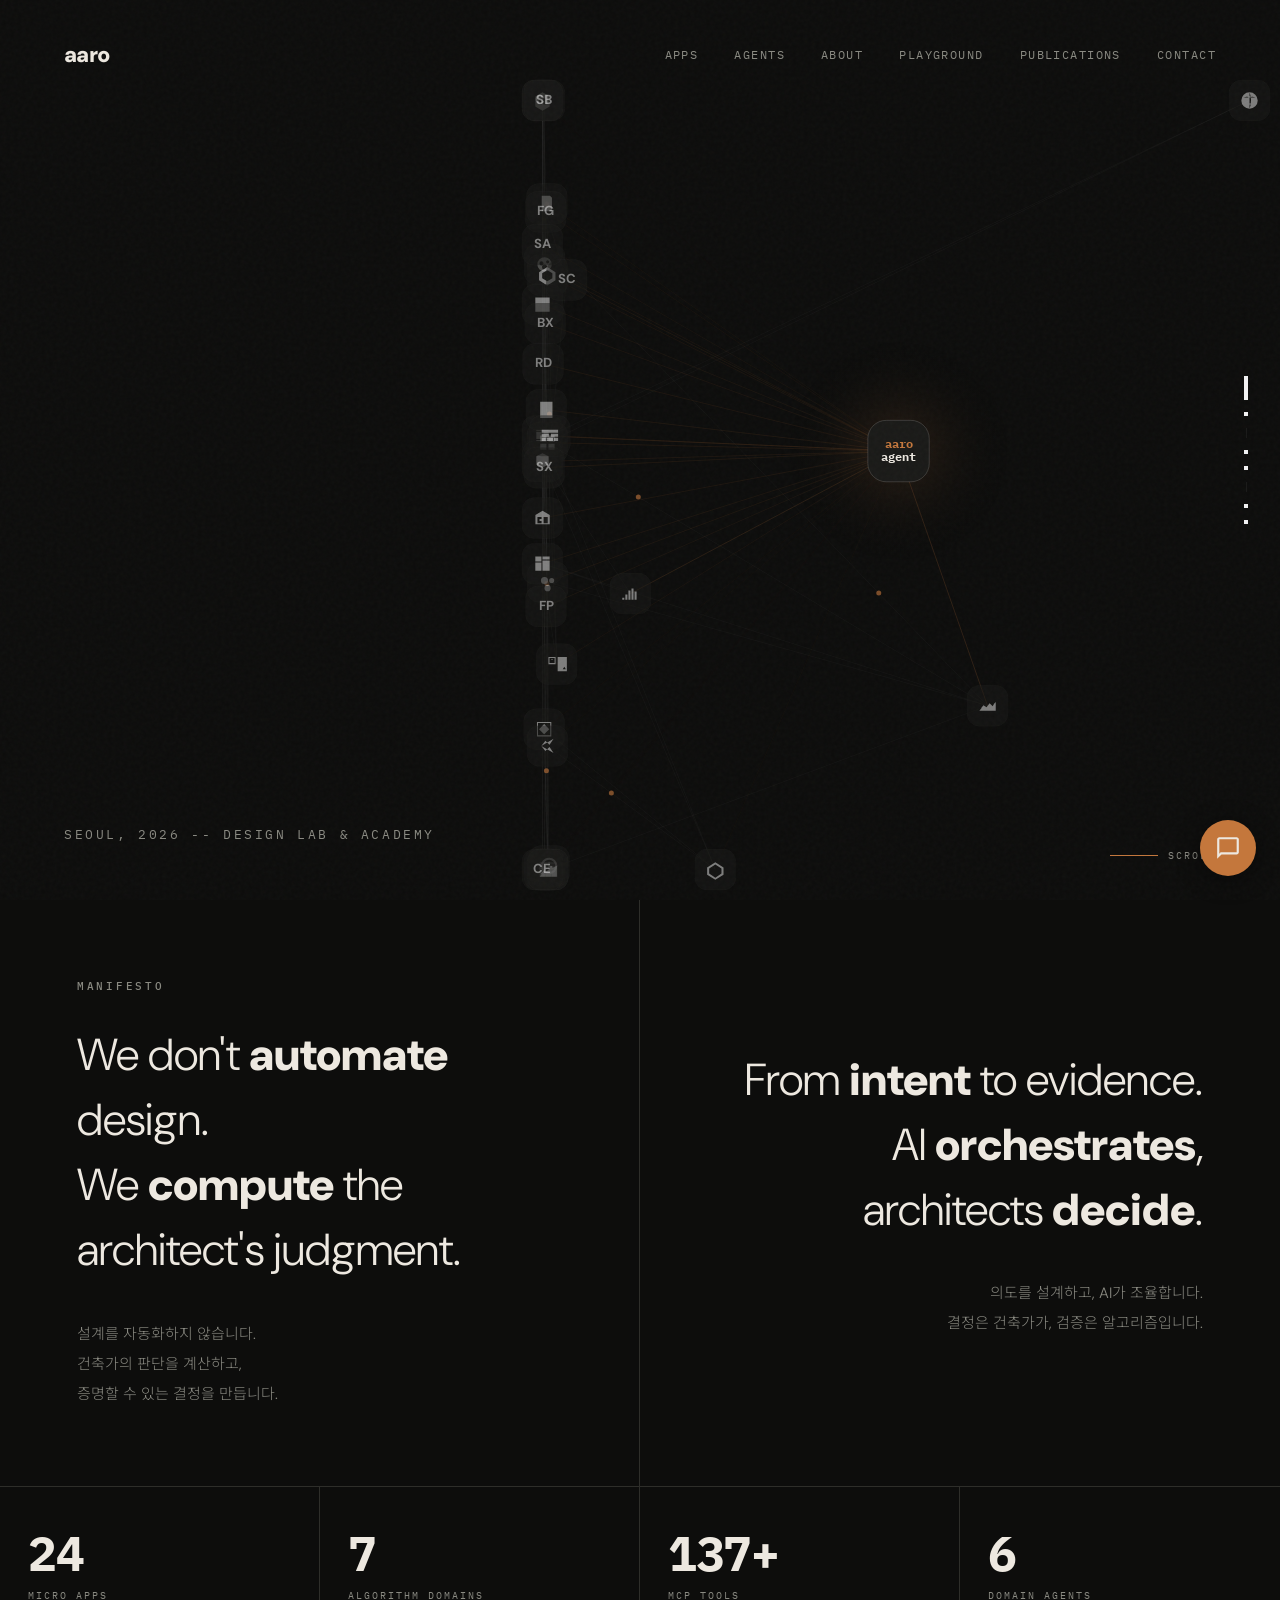
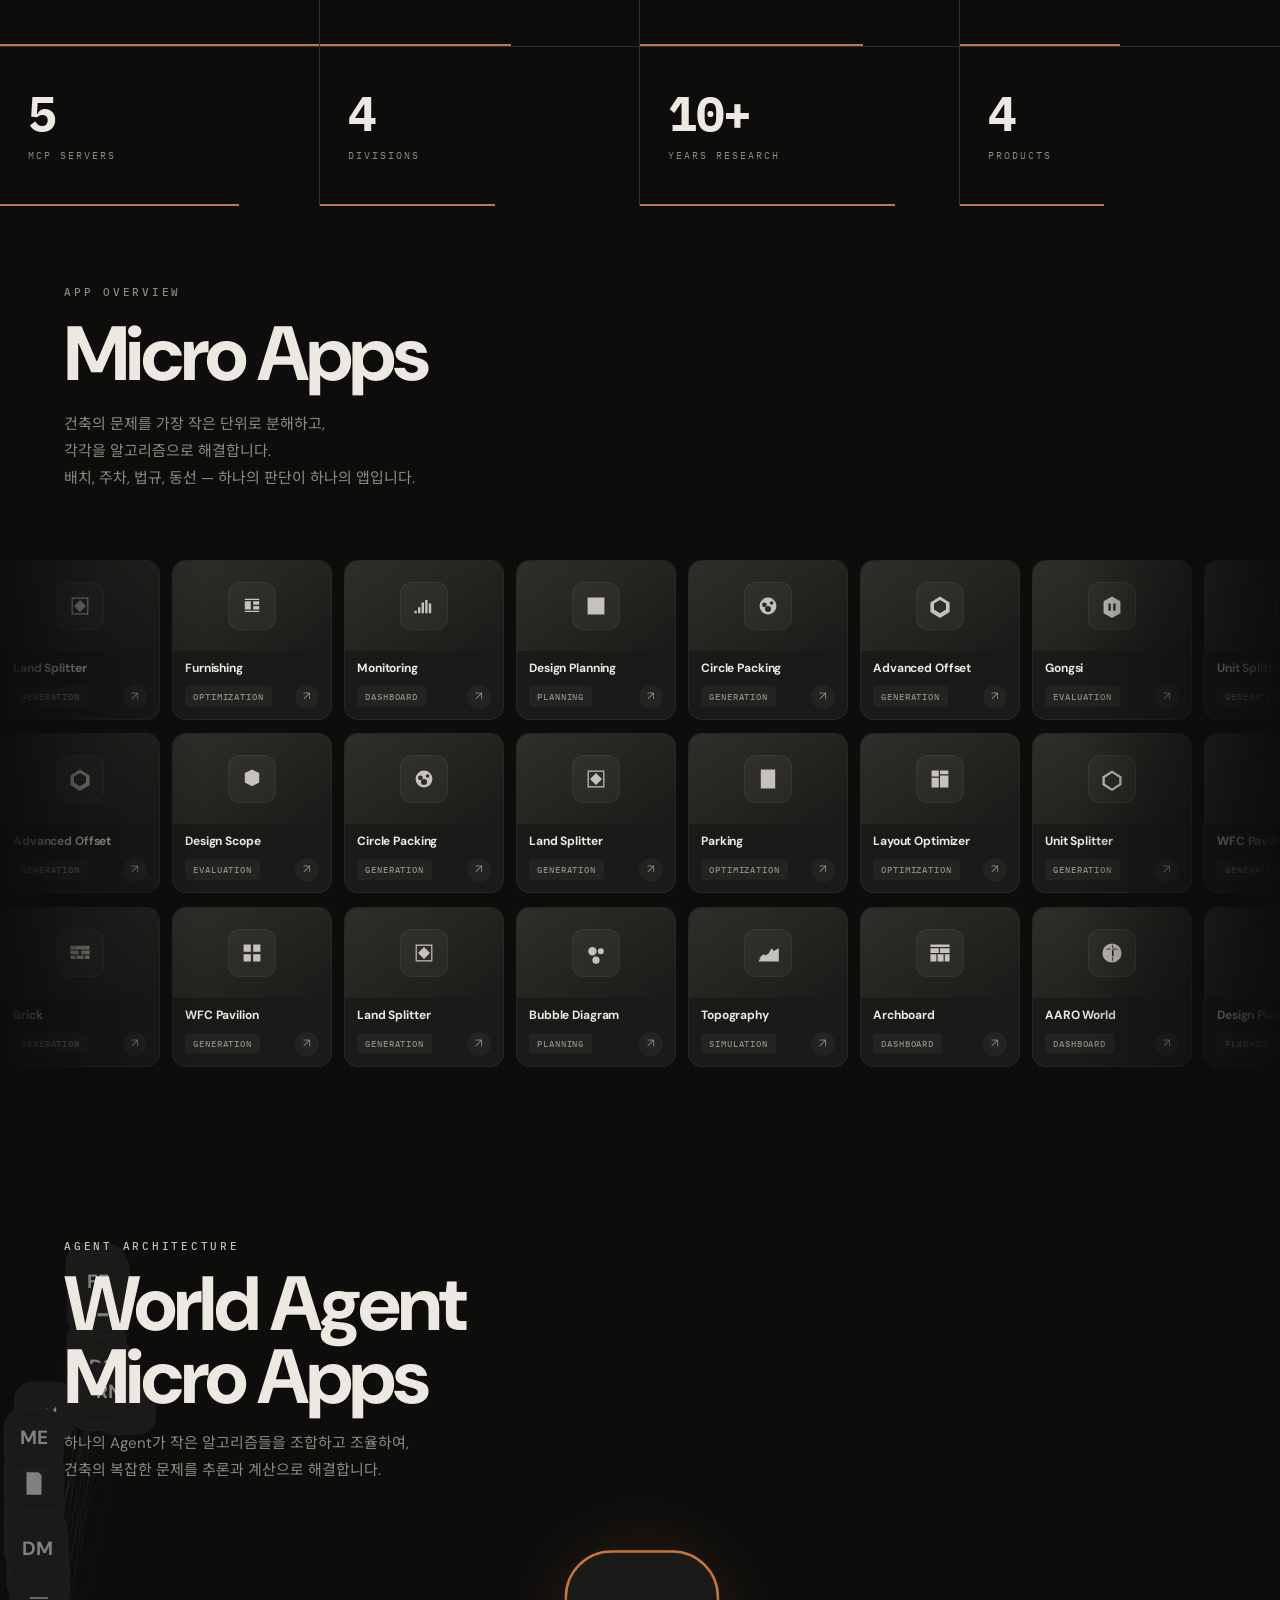
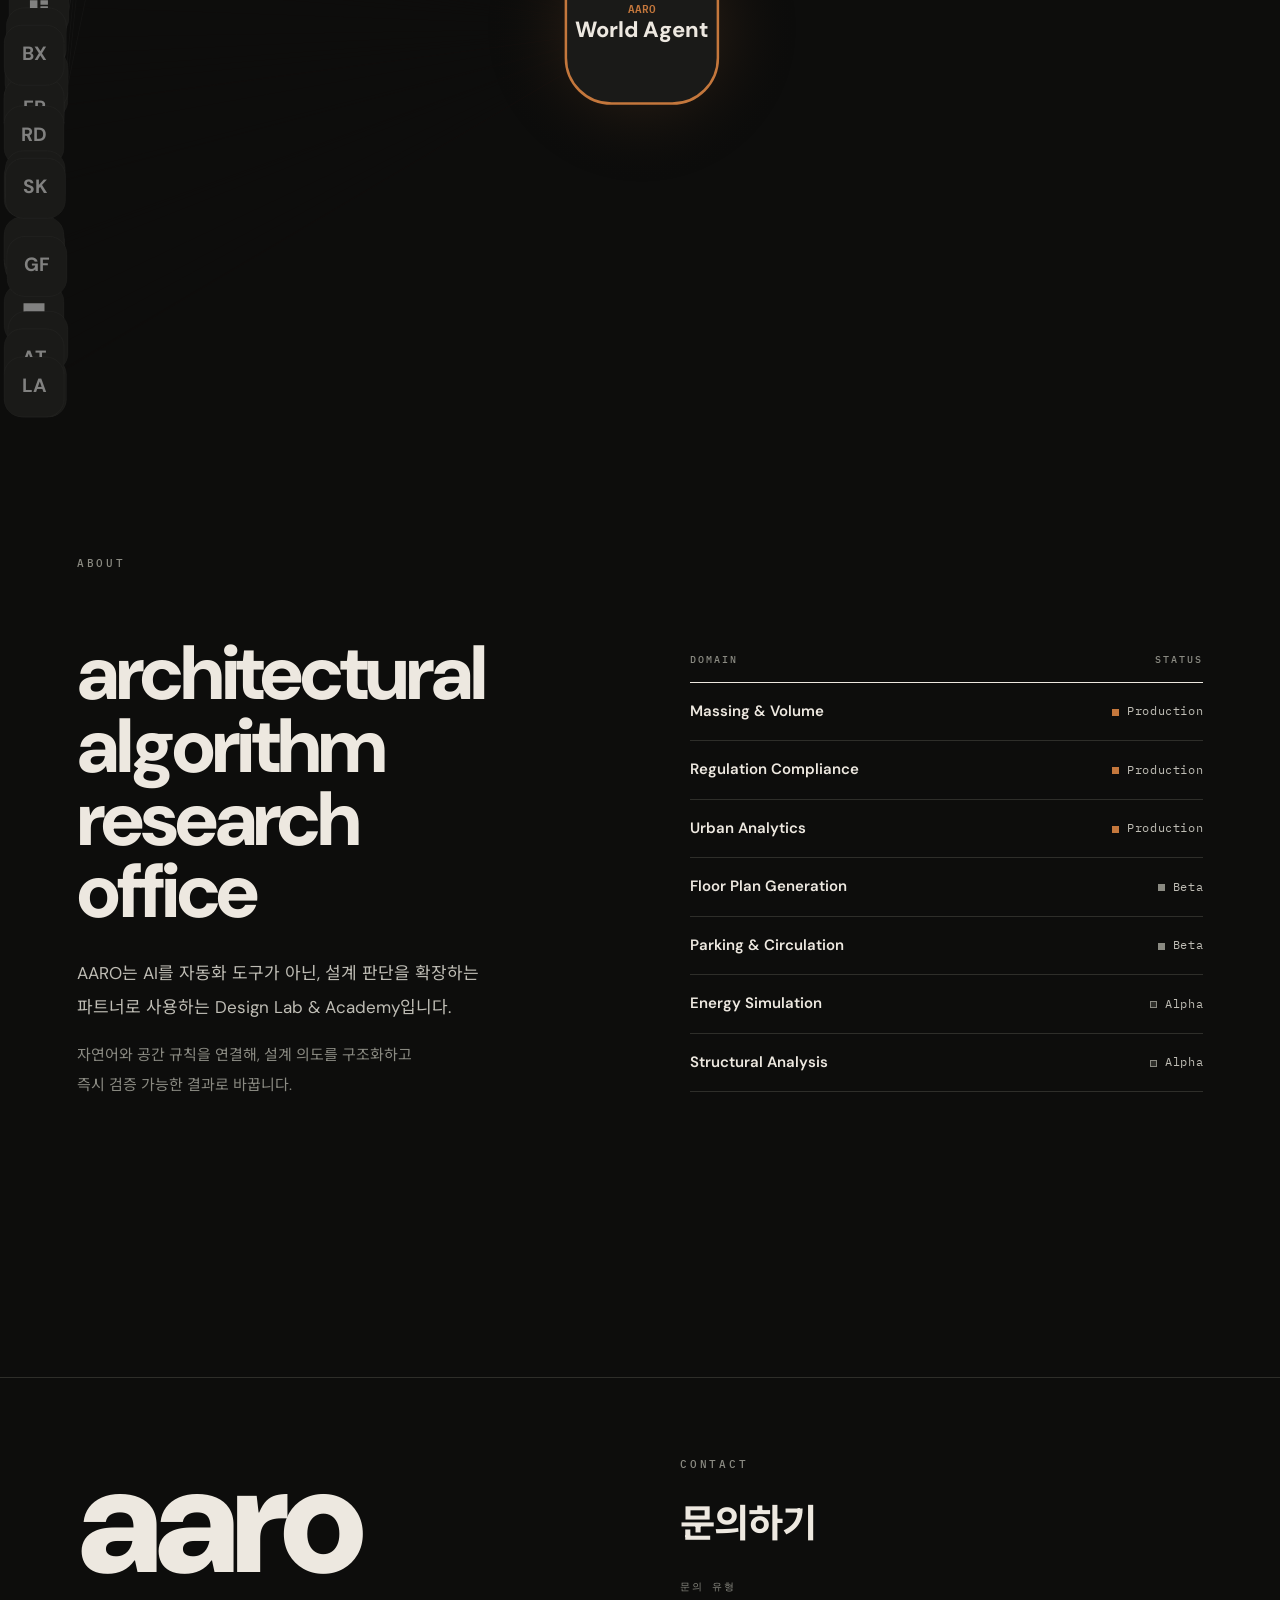
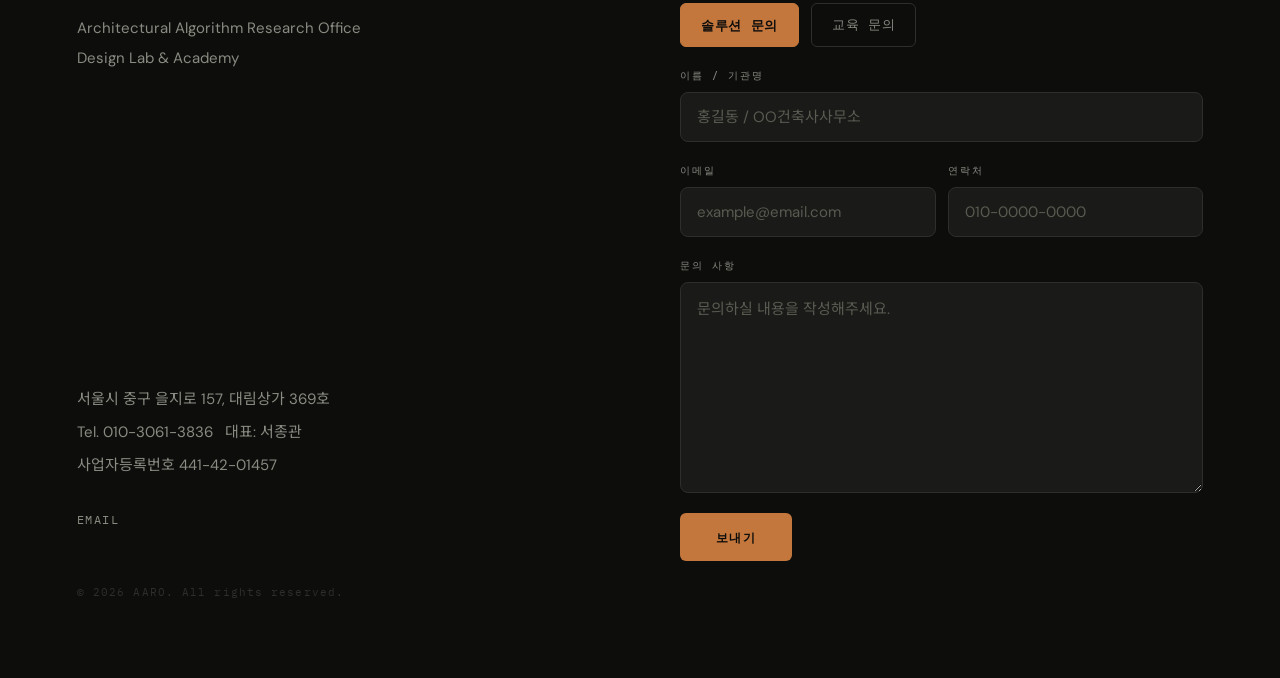
==== commit 33c52f36: "feat: mobile nav overlay, cover layout, cleanup - Add mobile burger menu with fullscreen overlay nav" ====
--- a/index.html
+++ b/index.html
@@ -87,6 +87,15 @@
       min-height: 100vh; scroll-snap-align: start;
       position: relative; overflow: hidden;
     }
+    /* Short viewports (landscape phone, compact windows): allow content to grow */
+    @media (max-height: 720px), (max-width: 768px) {
+      .sec { min-height: auto; }
+      .sec.s-cover,
+      .sec.s-manifesto,
+      .sec.s-agent,
+      .sec.s-cap,
+      .sec.s-contact { min-height: 100vh; }
+    }
 
     /* ── TYPOGRAPHY ── */
     .t-mega {
@@ -157,6 +166,52 @@
     }
     .s-cover__nav-links a:hover { color: var(--accent); }
     .s-cover__nav-links a:hover::after { width: 100%; }
+
+    /* ── MOBILE NAV (burger + overlay) ── */
+    .mnav-burger {
+      display: none;
+      width: 40px; height: 40px;
+      flex-direction: column; justify-content: center; align-items: center;
+      gap: 5px;
+      background: rgba(13,13,12,0.6); backdrop-filter: blur(8px);
+      -webkit-backdrop-filter: blur(8px);
+      border: 1px solid var(--ink-80); border-radius: 50%;
+      cursor: pointer;
+    }
+    .mnav-burger span {
+      display: block; width: 16px; height: 1.5px; background: var(--cream);
+      transition: transform 0.4s var(--ease), opacity 0.3s;
+    }
+    .mnav-burger.open span:nth-child(1) { transform: translateY(6.5px) rotate(45deg); }
+    .mnav-burger.open span:nth-child(2) { opacity: 0; }
+    .mnav-burger.open span:nth-child(3) { transform: translateY(-6.5px) rotate(-45deg); }
+
+    .mnav-overlay {
+      position: fixed; inset: 0; z-index: 9000;
+      background: rgba(13,13,12,0.96); backdrop-filter: blur(16px);
+      -webkit-backdrop-filter: blur(16px);
+      display: flex; flex-direction: column; justify-content: center; align-items: center;
+      gap: 28px; padding: 40px;
+      opacity: 0; pointer-events: none;
+      transform: scale(1.02);
+      transition: opacity 0.5s var(--ease), transform 0.5s var(--ease);
+    }
+    .mnav-overlay.open { opacity: 1; pointer-events: auto; transform: scale(1); }
+    .mnav-overlay a {
+      font-family: var(--sans); font-size: clamp(28px, 7vw, 44px); font-weight: 700;
+      letter-spacing: -0.02em; text-transform: lowercase; color: var(--cream);
+      opacity: 0; transform: translateY(20px);
+      transition: opacity 0.5s var(--ease), transform 0.5s var(--ease), color 0.3s;
+    }
+    .mnav-overlay.open a { opacity: 1; transform: translateY(0); }
+    .mnav-overlay.open a:nth-child(1) { transition-delay: 0.08s; }
+    .mnav-overlay.open a:nth-child(2) { transition-delay: 0.14s; }
+    .mnav-overlay.open a:nth-child(3) { transition-delay: 0.20s; }
+    .mnav-overlay.open a:nth-child(4) { transition-delay: 0.26s; }
+    .mnav-overlay.open a:nth-child(5) { transition-delay: 0.32s; }
+    .mnav-overlay.open a:nth-child(6) { transition-delay: 0.38s; }
+    .mnav-overlay a:hover,
+    .mnav-overlay a:active { color: var(--accent); }
 
     .s-cover__title { margin-bottom: 20px; text-transform: lowercase; position: relative; z-index: 5; pointer-events: none; }
     .s-cover__title .line {
@@ -234,15 +289,18 @@
     }
     @media (max-width: 1024px) {
       .s-cover {
-        justify-content: center; align-items: center;
-        padding: 80px 24px 40px;
+        justify-content: flex-start; align-items: center;
+        padding: clamp(80px, 14vh, 120px) 24px clamp(20px, 4vh, 40px);
       }
       .s-cover__title { margin-bottom: 12px; text-align: center; }
       .cover-graph {
-        position: absolute; top: 0; right: 0; bottom: 0;
-        width: 100%; height: 100%;
+        position: absolute; top: auto; right: 0; bottom: 0; left: 0;
+        width: 100%; height: 55%;
         margin: 0;
         order: unset;
+        opacity: 0.55;
+        mask-image: linear-gradient(to bottom, transparent 0%, black 25%, black 100%);
+        -webkit-mask-image: linear-gradient(to bottom, transparent 0%, black 25%, black 100%);
       }
       .s-cover__sub { text-align: center; margin-top: 16px; }
     }
@@ -1034,6 +1092,7 @@
     @media (max-width: 768px) {
       html { scroll-snap-type: y proximity; }
       .s-cover__nav-links { display: none; }
+      .mnav-burger { display: flex; }
       .nums-grid { grid-template-columns: 1fr; }
       .nav-dots { display: none; }
       .cursor-glow { display: none; }
@@ -1052,11 +1111,18 @@
       .foot__mark { font-size: clamp(2.5rem, 8vw, 4rem); }
     }
     @media (max-width: 480px) {
-      .s-cover { padding: 70px 16px 32px; }
+      .s-cover {
+        padding: clamp(70px,12vh,100px) 16px clamp(20px,4vh,32px);
+        justify-content: flex-start;
+      }
       .s-cover__sub { font-size: 10px; letter-spacing: 0.08em; }
       .s-cover__scroll { display: none; }
       .t-mega { font-size: clamp(2.4rem, 10vw, 3.5rem); }
-      .cover-graph { width: 100%; height: 100%; }
+      .cover-graph {
+        width: 100%; height: 50%;
+        top: auto; bottom: 0;
+        opacity: 0.5;
+      }
       .s-mani__text { font-size: clamp(1.4rem, 5vw, 1.8rem); }
       .s-mani__l, .s-mani__r { padding: 32px 20px; }
       .s-mani__kr { font-size: 14px; }
@@ -1122,6 +1188,18 @@
         <a href="publications.html">Publications</a>
         <a href="#s6">Contact</a>
       </div>
+      <button class="mnav-burger" id="mnavBurger" aria-label="Menu">
+        <span></span><span></span><span></span>
+      </button>
+    </div>
+
+    <div class="mnav-overlay" id="mnavOverlay">
+      <a href="#s3">apps</a>
+      <a href="#s4">agents</a>
+      <a href="#s5">about</a>
+      <a href="playground.html">playground</a>
+      <a href="publications.html">publications</a>
+      <a href="#s6">contact</a>
     </div>
     <div class="s-cover__title" id="coverTitle">
       <span class="line"><span class="t-mega"><span class="aaro-letter">a</span>rchitectural</span></span>
@@ -1276,8 +1354,6 @@
           </div>
           <div class="foot__links">
             <a href="mailto:architecture.algorithm@gmail.com">Email</a>
-            <a href="https://www.linkedin.com/in/tzung-kuan-hsu/" target="_blank" rel="noopener">LinkedIn</a>
-            <a href="https://www.instagram.com/tzung_kuan_hsu/" target="_blank" rel="noopener">Instagram</a>
           </div>
           <div class="foot__copy">&copy; 2026 AARO. All rights reserved.</div>
         </div>
@@ -1586,6 +1662,28 @@
     }), { threshold: .08 });
     document.querySelectorAll('.rv').forEach(el => rvObs.observe(el));
 
+    // ── Mobile burger menu ──
+    const mnavBurger = document.getElementById('mnavBurger');
+    const mnavOverlay = document.getElementById('mnavOverlay');
+    if (mnavBurger && mnavOverlay) {
+      const closeMnav = () => {
+        mnavBurger.classList.remove('open');
+        mnavOverlay.classList.remove('open');
+        document.body.style.overflow = '';
+      };
+      mnavBurger.addEventListener('click', () => {
+        const isOpen = mnavBurger.classList.toggle('open');
+        mnavOverlay.classList.toggle('open', isOpen);
+        document.body.style.overflow = isOpen ? 'hidden' : '';
+      });
+      mnavOverlay.querySelectorAll('a').forEach(a =>
+        a.addEventListener('click', closeMnav)
+      );
+      document.addEventListener('keydown', e => {
+        if (e.key === 'Escape' && mnavOverlay.classList.contains('open')) closeMnav();
+      });
+    }
+
     // ── Nav dots ──
     const secs = document.querySelectorAll('.sec');
     const dots = document.querySelectorAll('.nav-dot');
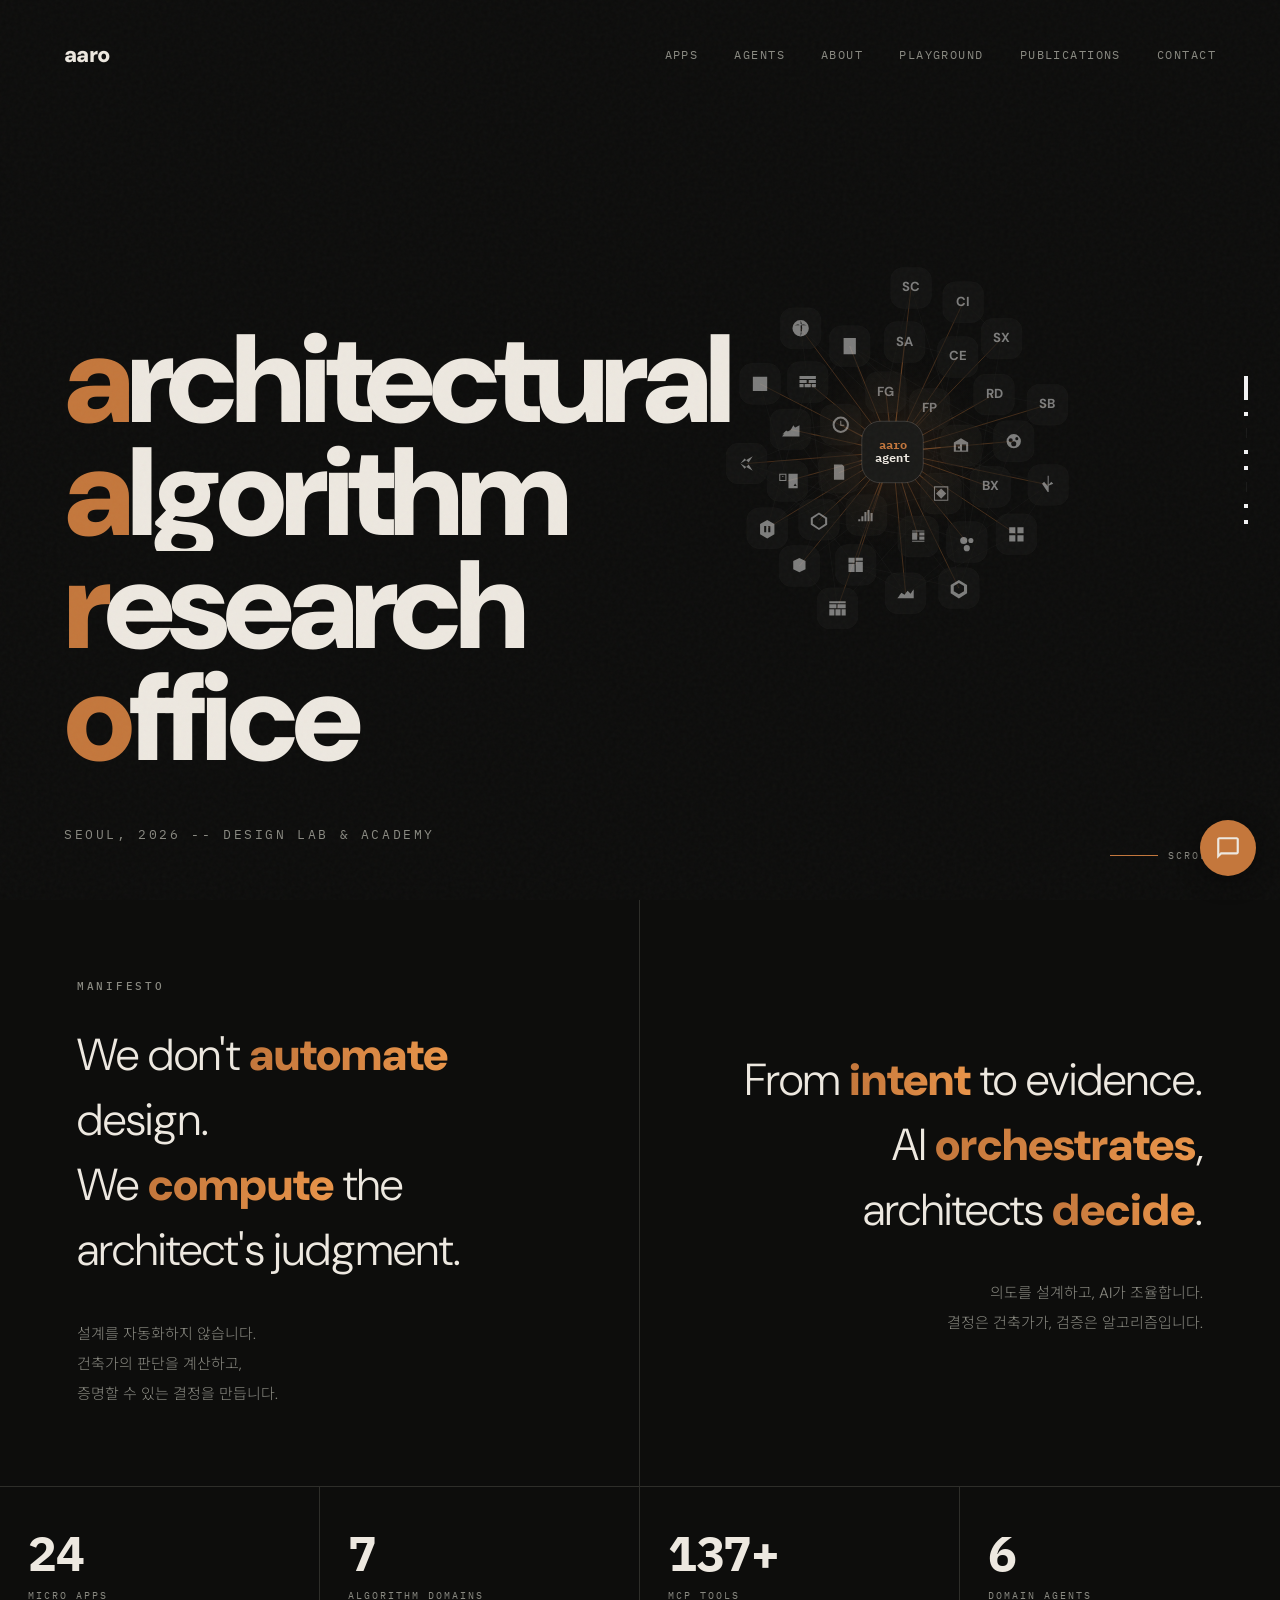
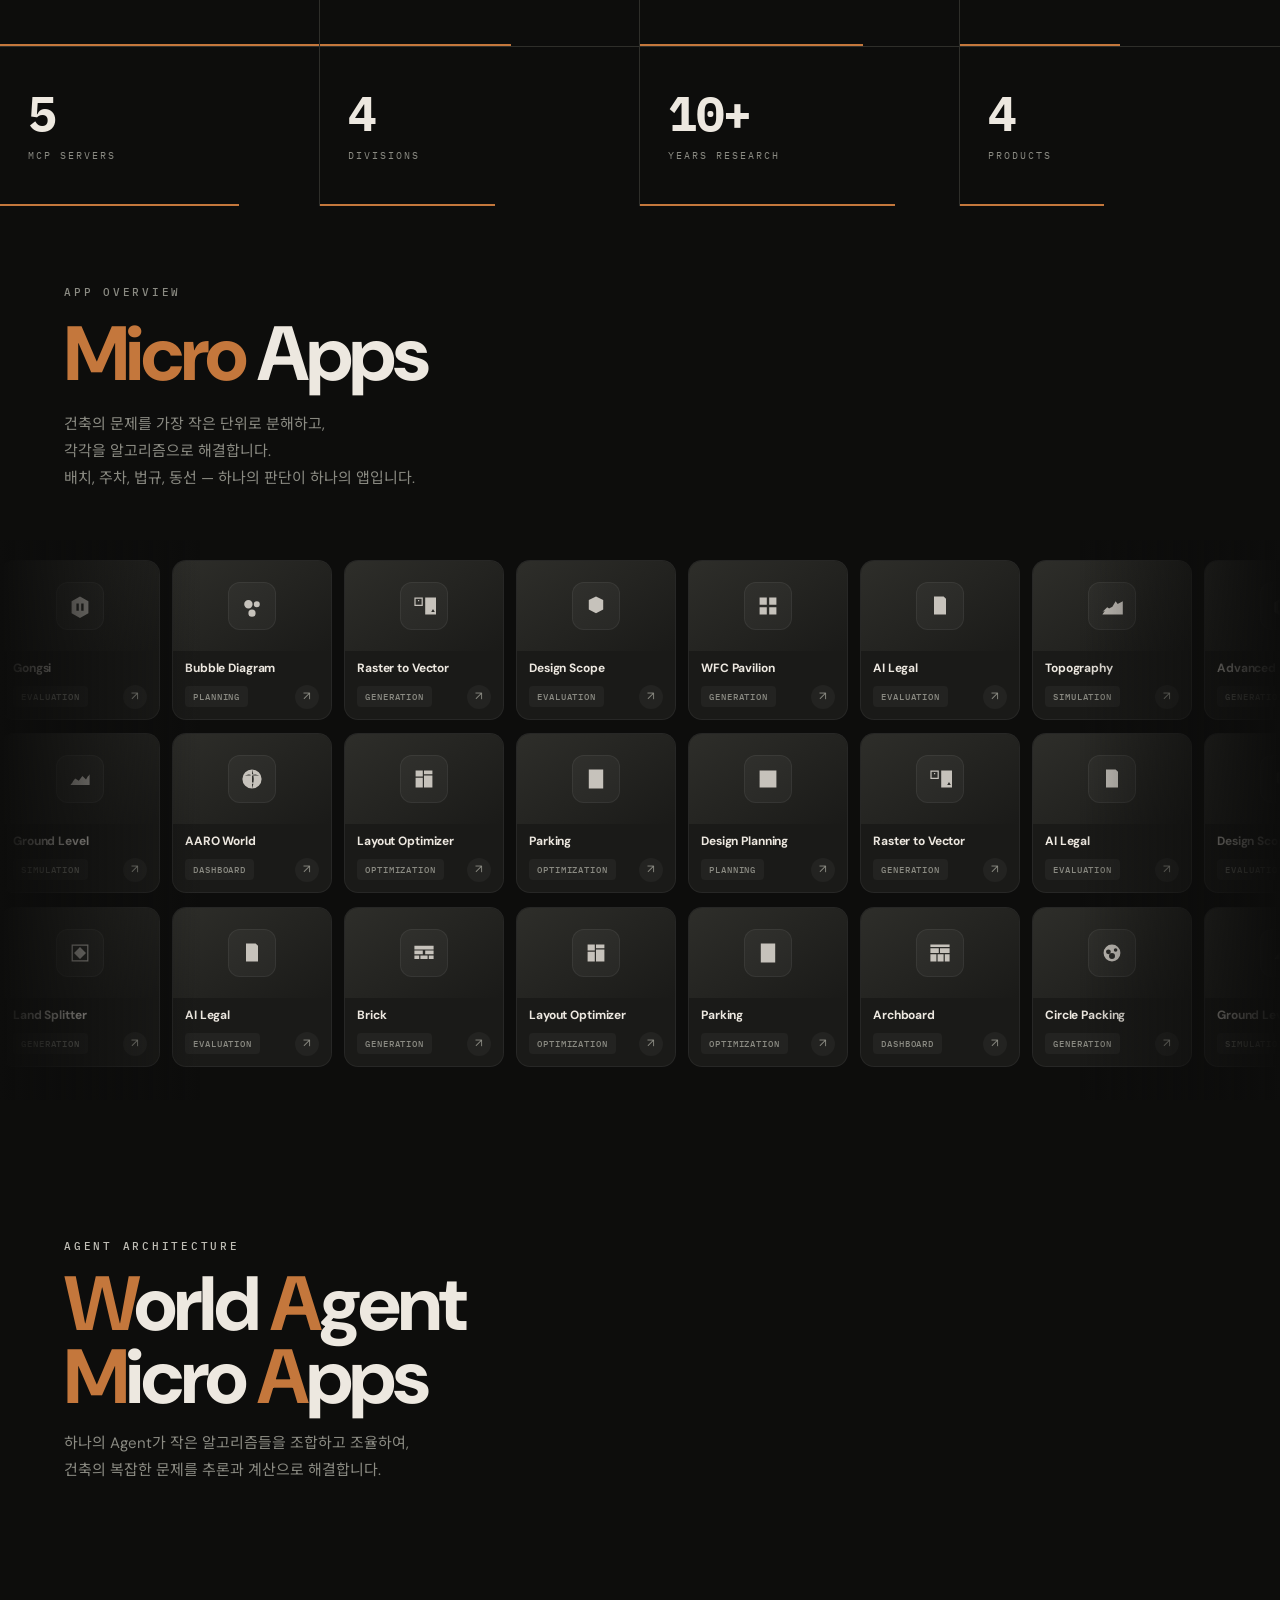
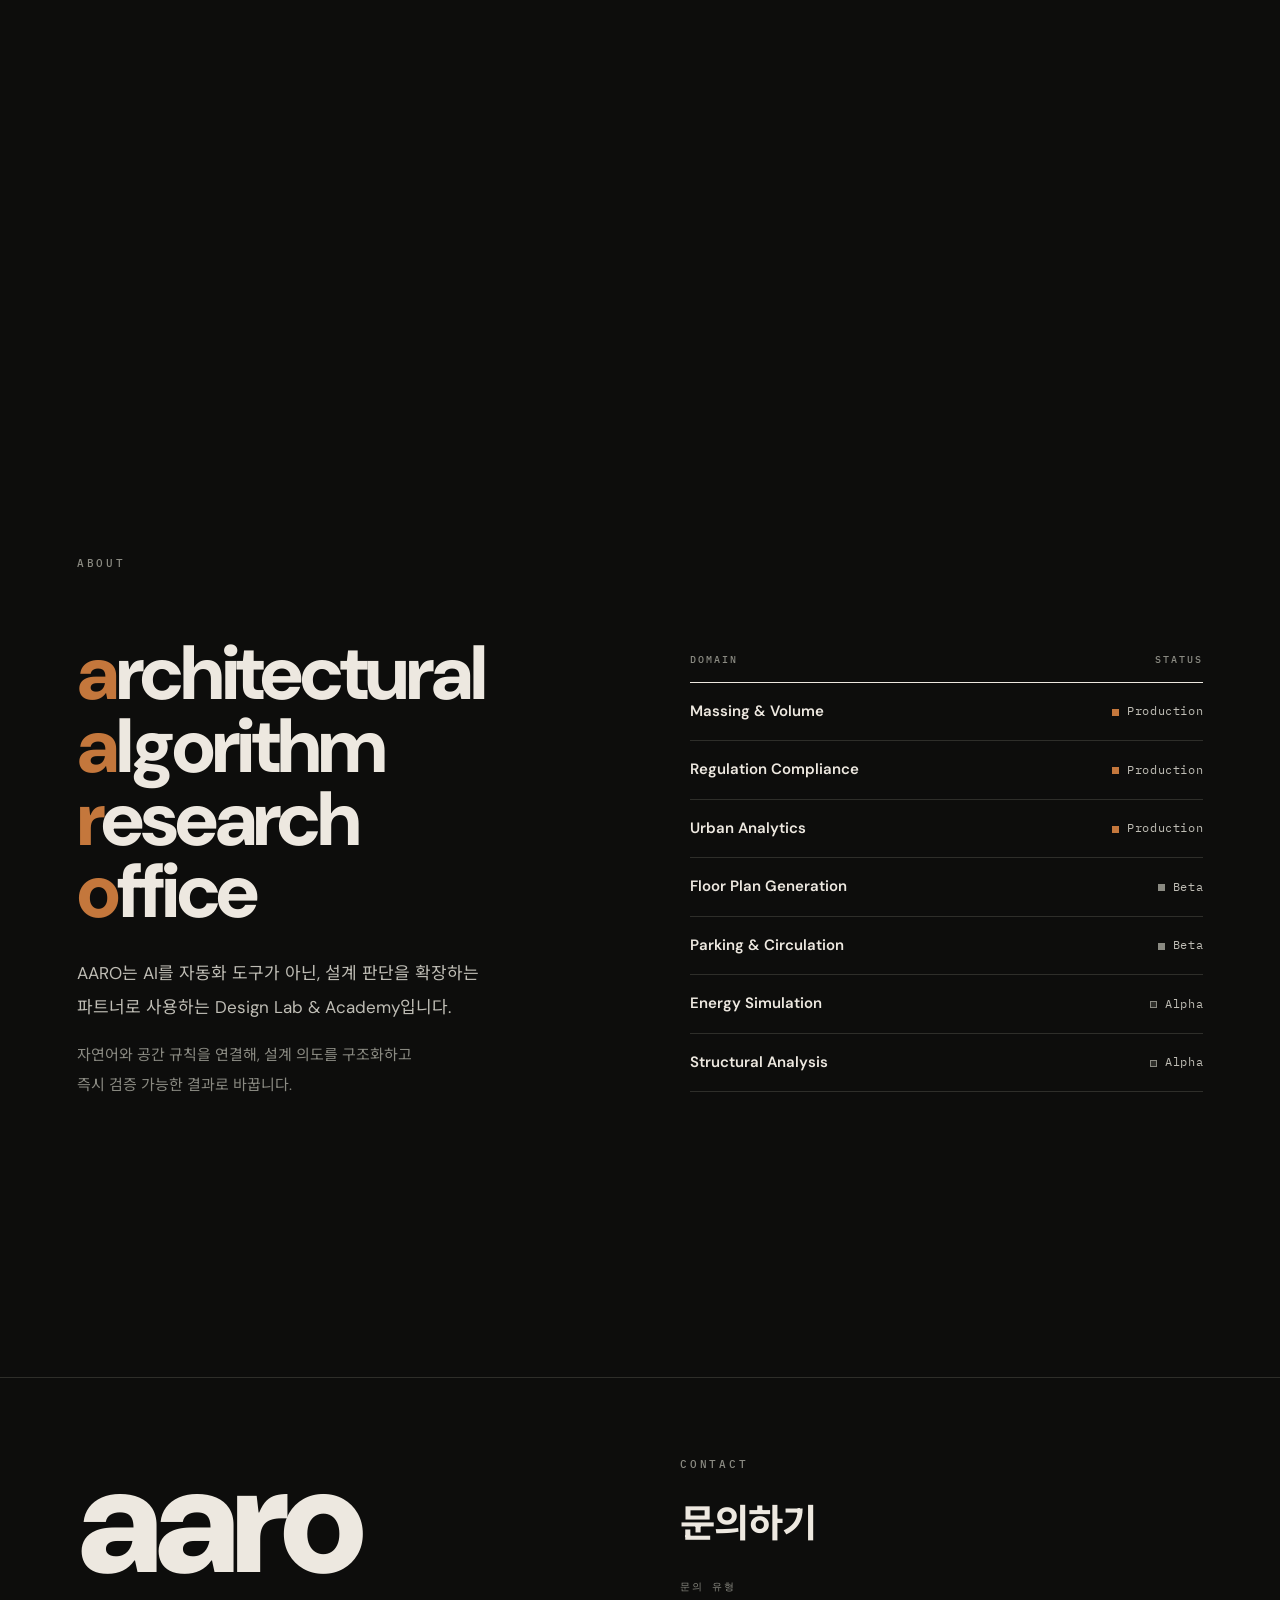
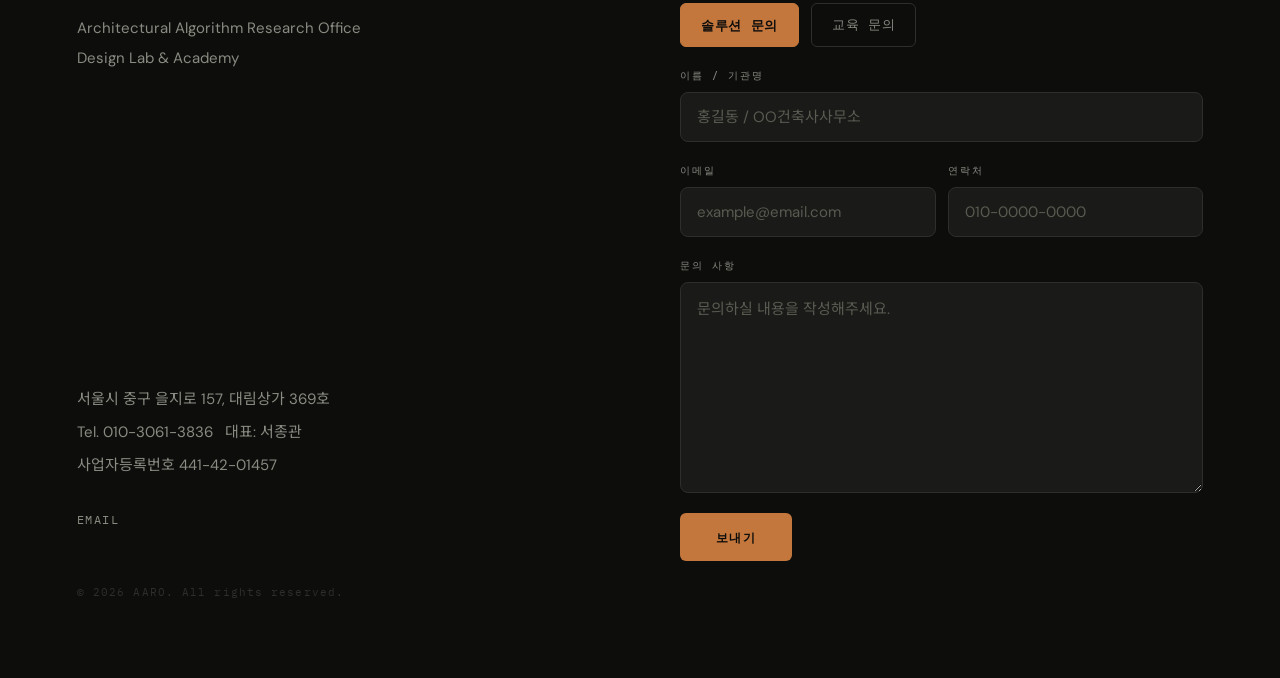
==== commit 9bd8cc1c: "perf: gate animations, cap DPR, decouple physics for low-end devices Animation jank on slower comput" ====
--- a/index.html
+++ b/index.html
@@ -54,14 +54,20 @@
 
     /* ── CURSOR FOLLOWER ── */
     .cursor-glow {
-      position: fixed; width: 400px; height: 400px; border-radius: 50%;
+      position: fixed; left: 0; top: 0;
+      width: 400px; height: 400px; border-radius: 50%;
       pointer-events: none; z-index: 9997;
       background: radial-gradient(circle, rgba(196,119,60,0.06) 0%, transparent 70%);
-      transform: translate(-50%, -50%);
+      transform: translate3d(-50%, -50%, 0);
       transition: opacity 0.6s;
       opacity: 0;
+      will-change: transform;
     }
     body:hover .cursor-glow { opacity: 1; }
+    /* Disable on touch/coarse pointer — no hover cursor to follow */
+    @media (pointer: coarse), (hover: none) {
+      .cursor-glow { display: none; }
+    }
 
     /* ── PROGRESS ── */
     .progress { position: fixed; top: 0; left: 0; height: 2px; background: var(--accent); z-index: 9999; width: 0; transition: width 0.15s linear; }
@@ -173,8 +179,7 @@
       width: 40px; height: 40px;
       flex-direction: column; justify-content: center; align-items: center;
       gap: 5px;
-      background: rgba(13,13,12,0.6); backdrop-filter: blur(8px);
-      -webkit-backdrop-filter: blur(8px);
+      background: rgba(13,13,12,0.88);
       border: 1px solid var(--ink-80); border-radius: 50%;
       cursor: pointer;
     }
@@ -1148,6 +1153,49 @@
       .s-marquee-apps__head { padding: 0 20px; }
       .foot__links { gap: 20px; flex-wrap: wrap; }
       .foot__links a { font-size: 11px; }
+    }
+
+    /* ── PERF: marquee pauses by default; JS toggles .in-view when section is visible ── */
+    .marquee-row { animation-play-state: paused; }
+    .marquee-section.in-view .marquee-row { animation-play-state: running; }
+    .marquee-row.paused { animation-play-state: paused; }
+
+    /* ── PERF: low-perf mode (JS-detected lowEnd or prefers-reduced-motion) ── */
+    html.low-perf .cursor-glow { display: none; }
+    html.low-perf .s-mani__text em,
+    html.low-perf .s-mani__statement em {
+      animation: none !important;
+      background: linear-gradient(90deg, var(--accent) 0%, var(--accent-h) 100%);
+      -webkit-background-clip: text;
+      -webkit-text-fill-color: transparent;
+      background-clip: text;
+    }
+    html.low-perf .aaro-letter { animation: none !important; color: var(--accent); }
+    html.low-perf .s-cover__title .line > span { animation: none !important; transform: none !important; }
+    html.low-perf .scroll-bar::after { animation: none !important; }
+    html.low-perf .marquee-row { animation: none !important; }
+    html.low-perf .m-tile:hover .m-tile__card {
+      box-shadow: 0 8px 24px rgba(0,0,0,0.3);
+    }
+
+    /* ── ACCESSIBILITY: honor OS-level reduced motion preference ── */
+    @media (prefers-reduced-motion: reduce) {
+      *, *::before, *::after {
+        animation-duration: 0.001ms !important;
+        animation-iteration-count: 1 !important;
+        transition-duration: 0.001ms !important;
+        scroll-behavior: auto !important;
+      }
+      html { scroll-behavior: auto !important; }
+      .cursor-glow { display: none !important; }
+      .s-mani__text em,
+      .s-mani__statement em {
+        background: linear-gradient(90deg, var(--accent) 0%, var(--accent-h) 100%);
+        -webkit-background-clip: text;
+        background-clip: text;
+        -webkit-text-fill-color: transparent;
+      }
+      .marquee-row { animation: none !important; }
     }
   </style>
 </head>
@@ -1406,6 +1454,46 @@
   (function(){
     'use strict';
 
+    // ── PERF: capability detection ──
+    const REDUCED_MOTION = window.matchMedia && window.matchMedia('(prefers-reduced-motion: reduce)').matches;
+    const COARSE_POINTER = window.matchMedia && window.matchMedia('(pointer: coarse)').matches;
+    const HW = navigator.hardwareConcurrency || 4;
+    const MEM = navigator.deviceMemory || 4;
+    const LOW_END = REDUCED_MOTION || HW <= 4 || MEM <= 4;
+    if (LOW_END) document.documentElement.classList.add('low-perf');
+    // Expose for downstream modules
+    window.__AARO_PERF__ = { REDUCED_MOTION, COARSE_POINTER, LOW_END, HW, MEM };
+
+    // ── PERF: gated rAF helper — runs `tick` only while `target` intersects the viewport ──
+    function gatedRAF(target, tick, opts) {
+      opts = opts || {};
+      let rafId = null;
+      let visible = false;
+      function frame(ts) {
+        if (!visible || document.hidden) { rafId = null; return; }
+        tick(ts);
+        rafId = requestAnimationFrame(frame);
+      }
+      function start() {
+        if (rafId == null && !document.hidden) rafId = requestAnimationFrame(frame);
+      }
+      function stop() {
+        if (rafId != null) { cancelAnimationFrame(rafId); rafId = null; }
+      }
+      const obs = new IntersectionObserver(([e]) => {
+        visible = e.isIntersecting;
+        if (visible) { if (opts.onEnter) opts.onEnter(); start(); }
+        else stop();
+      }, { threshold: opts.threshold != null ? opts.threshold : 0.01 });
+      obs.observe(target);
+      document.addEventListener('visibilitychange', () => {
+        if (document.hidden) stop();
+        else if (visible) start();
+      });
+      return { start, stop, kick: () => { if (visible) start(); } };
+    }
+    window.__AARO_GATED_RAF__ = gatedRAF;
+
     // ── MICRO APP DATA (with SVG icon paths) ──
     const APPS = [
       { n: "Circle Packing", c: "Generation", u: "https://aaro-circle-packing.vercel.app/", p: "M20 6a14 14 0 1 0 0 28 14 14 0 0 0 0-28zm-6 8a4 4 0 1 1 0 8 4 4 0 0 1 0-8zm12-2a3 3 0 1 1 0 6 3 3 0 0 1 0-6zm-6 8a5 5 0 1 1 0 10 5 5 0 0 1 0-10z" },
@@ -1636,6 +1724,14 @@
       rowEl.addEventListener('mouseleave', () => rowEl.classList.remove('paused'));
     }
 
+    // PERF: pause marquee rows unless the section is actually on screen
+    document.querySelectorAll('.marquee-section').forEach(sec => {
+      const mo = new IntersectionObserver(([e]) => {
+        sec.classList.toggle('in-view', e.isIntersecting);
+      }, { threshold: 0.01 });
+      mo.observe(sec);
+    });
+
 
     // ── Progress ──
     const pr = document.getElementById('progress');
@@ -1645,16 +1741,41 @@
 
     // ── Cursor glow ──
     const glow = document.getElementById('cursorGlow');
-    let glowX = 0, glowY = 0, curX = 0, curY = 0;
-    document.addEventListener('mousemove', e => { curX = e.clientX; curY = e.clientY; });
-    function animateGlow() {
-      glowX += (curX - glowX) * 0.08;
-      glowY += (curY - glowY) * 0.08;
-      glow.style.left = glowX + 'px';
-      glow.style.top = glowY + 'px';
-      requestAnimationFrame(animateGlow);
-    }
-    animateGlow();
+    if (glow) {
+      const FINE_POINTER = window.matchMedia && window.matchMedia('(pointer: fine)').matches;
+      if (!FINE_POINTER || REDUCED_MOTION || LOW_END) {
+        glow.remove();
+      } else {
+        let glowX = 0, glowY = 0, curX = 0, curY = 0;
+        let rafId = null;
+        let idleFrames = 0;
+        const IDLE_LIMIT = 30; // ~0.5s at 60fps
+        function animateGlow() {
+          const dx = curX - glowX, dy = curY - glowY;
+          if (Math.abs(dx) + Math.abs(dy) < 0.5) {
+            idleFrames++;
+            if (idleFrames > IDLE_LIMIT) { rafId = null; return; } // sleep
+          } else {
+            idleFrames = 0;
+          }
+          glowX += dx * 0.08;
+          glowY += dy * 0.08;
+          glow.style.transform = 'translate3d(' + (glowX - 200) + 'px,' + (glowY - 200) + 'px,0)';
+          rafId = requestAnimationFrame(animateGlow);
+        }
+        function wake() {
+          idleFrames = 0;
+          if (rafId == null) rafId = requestAnimationFrame(animateGlow);
+        }
+        document.addEventListener('mousemove', e => {
+          curX = e.clientX; curY = e.clientY;
+          wake();
+        }, { passive: true });
+        document.addEventListener('visibilitychange', () => {
+          if (document.hidden && rafId != null) { cancelAnimationFrame(rafId); rafId = null; }
+        });
+      }
+    }
 
     // ── Reveal ──
     const rvObs = new IntersectionObserver(es => es.forEach(e => {
@@ -1762,7 +1883,9 @@
       const tooltip = document.getElementById('agentTooltip');
       if (!canvas) return;
       const ctx = canvas.getContext('2d');
-      const dpr = window.devicePixelRatio || 1;
+      // PERF: cap DPR to 1.5 (or 1 on low-end) — retina fill-rate was ×4-9
+      const DPR_CAP = LOW_END ? 1 : 1.5;
+      const dpr = Math.min(window.devicePixelRatio || 1, DPR_CAP);
 
       // All apps + dummy nodes for visual density
       const ALL_NODES = [
@@ -1823,6 +1946,9 @@
 
       const nodes = [];
       let W, H, centerX, centerY;
+      // PERF: cached Path2D per node (built once in initNodes)
+      // PERF: cached radial gradient for World Agent glow (rebuilt only in draw when position changes meaningfully)
+      let cachedGlowGrad = null, cachedGlowKey = '';
 
       function resize() {
         const rect = canvas.parentElement.getBoundingClientRect();
@@ -1838,6 +1964,7 @@
         // Scale node radii
         const rScale = Math.max(scale, W < 768 ? 0.35 : 0.55);
         nodes.forEach((n, i) => { if (ALL_NODES[i]) n.r = ALL_NODES[i].r * rScale; });
+        cachedGlowGrad = null; // invalidate
       }
 
       // Header safe zone (top-left corner where text overlay lives)
@@ -1848,8 +1975,10 @@
       function initNodes() {
         nodes.length = 0;
         ALL_NODES.forEach((nd, i) => {
+          // PERF: cache Path2D once per node (was re-parsed every frame)
+          const path2d = nd.svgPath ? new Path2D(nd.svgPath) : null;
           if (i === 0) {
-            nodes.push({ ...nd, idx:i, x:centerX, y:centerY, vx:0, vy:0, fx:null, fy:null });
+            nodes.push({ ...nd, idx:i, x:centerX, y:centerY, vx:0, vy:0, fx:null, fy:null, path2d });
           } else {
             // Random scatter across full canvas, avoiding header zone
             let x, y, attempts = 0;
@@ -1863,7 +1992,7 @@
             nodes.push({
               ...nd, idx:i, x, y,
               vx: (Math.random()-0.5)*2, vy: (Math.random()-0.5)*2,
-              fx: null, fy: null
+              fx: null, fy: null, path2d
             });
           }
         });
@@ -2041,14 +2170,13 @@
           // Icon (SVG path or initials fallback) — monotone
           ctx.fillStyle = isHov ? '#fff' : 'rgba(255,255,255,0.45)';
           ctx.globalAlpha = 1;
-          if (n.svgPath) {
+          if (n.path2d) {
             const iconSize = Math.max(16, s * 0.5);
             const scale = iconSize / 40;
             ctx.save();
             ctx.translate(n.x - iconSize/2, n.y - iconSize/2);
             ctx.scale(scale, scale);
-            const path = new Path2D(n.svgPath);
-            ctx.fill(path);
+            ctx.fill(n.path2d); // PERF: cached Path2D
             ctx.restore();
           } else {
             ctx.font = `700 ${Math.max(10, s*0.32)}px 'DM Sans', sans-serif`;
@@ -2090,11 +2218,16 @@
         const wH = hoveredNode === w;
         const ws = w.r * 2;
         const wRad = ws * 0.3;
-        // Outer glow (square-ish)
+        // Outer glow (square-ish) — PERF: cache gradient across frames
         const glowS = ws + 160;
-        const glowGrad = ctx.createRadialGradient(w.x, w.y, ws/2, w.x, w.y, glowS/2);
-        glowGrad.addColorStop(0, 'rgba(196,119,60,0.08)');
-        glowGrad.addColorStop(1, 'transparent');
+        const glowKey = (w.x|0) + ',' + (w.y|0) + ',' + (ws|0);
+        if (!cachedGlowGrad || cachedGlowKey !== glowKey) {
+          cachedGlowGrad = ctx.createRadialGradient(w.x, w.y, ws/2, w.x, w.y, glowS/2);
+          cachedGlowGrad.addColorStop(0, 'rgba(196,119,60,0.08)');
+          cachedGlowGrad.addColorStop(1, 'transparent');
+          cachedGlowKey = glowKey;
+        }
+        const glowGrad = cachedGlowGrad;
         ctx.beginPath();
         ctx.moveTo(w.x-glowS/2+wRad*2, w.y-glowS/2);
         ctx.arcTo(w.x+glowS/2,w.y-glowS/2, w.x+glowS/2,w.y+glowS/2, wRad*2);
@@ -2219,22 +2352,56 @@
       });
 
       let lastPacket = 0;
-      function loop(ts) {
-        simulate();
-        for (let i=packets.length-1;i>=0;i--) { packets[i].t+=16; if(packets[i].t>packets[i].dur) packets.splice(i,1); }
-        if (ts-lastPacket > 500) { spawnPacket(); lastPacket=ts; }
+      let lastTs = 0;
+      let physicsAccum = 0;
+      // PERF: physics decoupled from render. On low-end machines run slower tick.
+      const PHYSICS_HZ = LOW_END ? 20 : 30;
+      const PHYSICS_STEP = 1000 / PHYSICS_HZ;
+      // PERF: packets disabled on LOW_END (extra alloc + draw work)
+      const PACKETS_ON = !LOW_END && !REDUCED_MOTION;
+
+      function loopTick(ts) {
+        const dt = lastTs ? Math.min(ts - lastTs, 100) : PHYSICS_STEP;
+        lastTs = ts;
+        physicsAccum += dt;
+        // Cap catch-up to avoid death spirals after tab sleep
+        let steps = 0;
+        while (physicsAccum >= PHYSICS_STEP && steps < 3) {
+          simulate();
+          physicsAccum -= PHYSICS_STEP;
+          steps++;
+        }
+        if (steps === 0 && physicsAccum > PHYSICS_STEP * 3) physicsAccum = 0;
+
+        if (PACKETS_ON) {
+          for (let i=packets.length-1;i>=0;i--) { packets[i].t+=dt; if(packets[i].t>packets[i].dur) packets.splice(i,1); }
+          if (ts-lastPacket > 500) { spawnPacket(); lastPacket=ts; }
+        }
         draw();
-        requestAnimationFrame(loop);
-      }
-
-      let graphStarted = false;
-      const graphObs = new IntersectionObserver(es => es.forEach(e => {
-        if (e.isIntersecting && !graphStarted) {
-          graphStarted = true; resize(); initNodes(); requestAnimationFrame(loop);
-        }
-      }), {threshold:0.1});
+      }
+
       const agentSec = document.getElementById('s4');
-      if (agentSec) graphObs.observe(agentSec);
+      if (agentSec) {
+        let initialized = false;
+        if (REDUCED_MOTION) {
+          // Render one static frame when section first scrolls into view
+          const once = new IntersectionObserver(([e]) => {
+            if (e.isIntersecting && !initialized) {
+              initialized = true; resize(); initNodes(); simulate(); draw();
+              once.disconnect();
+            }
+          }, { threshold: 0.01 });
+          once.observe(agentSec);
+        } else {
+          gatedRAF(agentSec, loopTick, {
+            threshold: 0.01,
+            onEnter: () => {
+              if (!initialized) { initialized = true; resize(); initNodes(); }
+              lastTs = 0; physicsAccum = 0;
+            }
+          });
+        }
+      }
 
       window.addEventListener('resize', () => {
         resize();
@@ -2259,7 +2426,8 @@
       const canvas = document.getElementById('coverCanvas');
       if (!canvas) return;
       const ctx = canvas.getContext('2d');
-      const dpr = window.devicePixelRatio || 1;
+      const DPR_CAP = LOW_END ? 1 : 1.5;
+      const dpr = Math.min(window.devicePixelRatio || 1, DPR_CAP);
 
       // 53 nodes total: 1 World Agent + 24 real APPS + 28 dummies
       const ALL_NODES = [
@@ -2318,6 +2486,7 @@
 
       const nodes = [];
       let W, H, centerX, centerY;
+      let cachedGlowGrad = null, cachedGlowKey = '';
 
       function resize() {
         const rect = canvas.parentElement.getBoundingClientRect();
@@ -2329,6 +2498,7 @@
         const scale = Math.min(W, H) / 900;
         const rScale = Math.max(scale, 0.55);
         nodes.forEach((n, i) => { n.r = ALL_NODES[i].r * rScale; });
+        cachedGlowGrad = null;
       }
 
       const INITIAL_COUNT = 35; // start with ~35 nodes
@@ -2342,8 +2512,9 @@
         const count = Math.min(INITIAL_COUNT, ALL_NODES.length);
         for (let i = 0; i < count; i++) {
           const nd = ALL_NODES[i];
+          const path2d = nd.svgPath ? new Path2D(nd.svgPath) : null;
           if (i === 0) {
-            nodes.push({ ...nd, idx:i, x:centerX, y:centerY, vx:0, vy:0, fx:null, fy:null, baseX:centerX, baseY:centerY, opacity:1 });
+            nodes.push({ ...nd, idx:i, x:centerX, y:centerY, vx:0, vy:0, fx:null, fy:null, baseX:centerX, baseY:centerY, opacity:1, path2d });
           } else {
             const angle = (i / count) * Math.PI * 2 + (Math.random() - 0.5) * 0.8;
             const dist = 80 + Math.random() * Math.min(W, H) * 0.35;
@@ -2352,7 +2523,7 @@
             nodes.push({
               ...nd, idx:i, x, y,
               vx: (Math.random()-0.5)*0.5, vy: (Math.random()-0.5)*0.5,
-              fx: null, fy: null, opacity: 1
+              fx: null, fy: null, opacity: 1, path2d
             });
           }
         }
@@ -2368,12 +2539,13 @@
         const dist = 30 + Math.random() * 20;
         const scale = Math.min(W, H) / 900;
         const rScale = Math.max(scale, W < 768 ? 0.35 : 0.55);
+        const path2d = nd.svgPath ? new Path2D(nd.svgPath) : null;
         nodes.push({
           ...nd, idx: nextSpawnIdx,
           x: w.x + Math.cos(angle) * dist,
           y: w.y + Math.sin(angle) * dist,
           vx: Math.cos(angle) * 3, vy: Math.sin(angle) * 3,
-          fx: null, fy: null, opacity: 0, r: nd.r * rScale
+          fx: null, fy: null, opacity: 0, r: nd.r * rScale, path2d
         });
         nextSpawnIdx++;
       }
@@ -2596,14 +2768,13 @@
           // Icon: SVG path for real APPS nodes, initials for dummies
           ctx.fillStyle = isHov ? '#fff' : 'rgba(255,255,255,0.45)';
           ctx.globalAlpha = 1;
-          if (n.svgPath) {
+          if (n.path2d) {
             const iconSize = Math.max(16, s * 0.5);
             const scale = iconSize / 40;
             ctx.save();
             ctx.translate(n.x - iconSize/2, n.y - iconSize/2);
             ctx.scale(scale, scale);
-            const path = new Path2D(n.svgPath);
-            ctx.fill(path);
+            ctx.fill(n.path2d);
             ctx.restore();
           } else {
             ctx.font = `700 ${Math.max(10, s*0.32)}px 'DM Sans', sans-serif`;
@@ -2643,9 +2814,14 @@
         const ws = w.r * 2;
         const wRad = ws * 0.3;
         const glowS = ws + 160;
-        const glowGrad = ctx.createRadialGradient(w.x, w.y, ws/2, w.x, w.y, glowS/2);
-        glowGrad.addColorStop(0, 'rgba(196,119,60,0.08)');
-        glowGrad.addColorStop(1, 'transparent');
+        const glowKey = (w.x|0) + ',' + (w.y|0) + ',' + (ws|0);
+        if (!cachedGlowGrad || cachedGlowKey !== glowKey) {
+          cachedGlowGrad = ctx.createRadialGradient(w.x, w.y, ws/2, w.x, w.y, glowS/2);
+          cachedGlowGrad.addColorStop(0, 'rgba(196,119,60,0.08)');
+          cachedGlowGrad.addColorStop(1, 'transparent');
+          cachedGlowKey = glowKey;
+        }
+        const glowGrad = cachedGlowGrad;
         ctx.beginPath();
         ctx.moveTo(w.x-glowS/2+wRad*2, w.y-glowS/2);
         ctx.arcTo(w.x+glowS/2,w.y-glowS/2, w.x+glowS/2,w.y+glowS/2, wRad*2);
@@ -2760,17 +2936,45 @@
       });
 
       let lastPacket = 0;
-      function loop(ts) {
-        simulate();
-        for (let i=packets.length-1;i>=0;i--) { packets[i].t+=16; if(packets[i].t>packets[i].dur) packets.splice(i,1); }
-        if (ts-lastPacket > 500) { spawnPacket(); lastPacket=ts; }
+      let lastTs = 0, physicsAccum = 0;
+      const PHYSICS_HZ = LOW_END ? 20 : 30;
+      const PHYSICS_STEP = 1000 / PHYSICS_HZ;
+      const PACKETS_ON = !LOW_END && !REDUCED_MOTION;
+
+      function loopTick(ts) {
+        const dt = lastTs ? Math.min(ts - lastTs, 100) : PHYSICS_STEP;
+        lastTs = ts;
+        physicsAccum += dt;
+        let steps = 0;
+        while (physicsAccum >= PHYSICS_STEP && steps < 3) {
+          simulate();
+          physicsAccum -= PHYSICS_STEP;
+          steps++;
+        }
+        if (steps === 0 && physicsAccum > PHYSICS_STEP * 3) physicsAccum = 0;
+        if (PACKETS_ON) {
+          for (let i=packets.length-1;i>=0;i--) { packets[i].t+=dt; if(packets[i].t>packets[i].dur) packets.splice(i,1); }
+          if (ts-lastPacket > 500) { spawnPacket(); lastPacket=ts; }
+        }
         draw();
-        requestAnimationFrame(loop);
       }
 
       resize();
       initNodes();
-      requestAnimationFrame(loop);
+
+      // PERF: gate rAF — cover graph sits in the hero; only run while hero is on screen
+      const coverSec = canvas.closest('.sec') || canvas.parentElement;
+      if (REDUCED_MOTION) {
+        // Single static frame
+        simulate(); draw();
+      } else if (coverSec) {
+        gatedRAF(coverSec, loopTick, {
+          threshold: 0.01,
+          onEnter: () => { lastTs = 0; physicsAccum = 0; }
+        });
+      } else {
+        requestAnimationFrame(loopTick);
+      }
 
       window.addEventListener('resize', () => {
         resize();
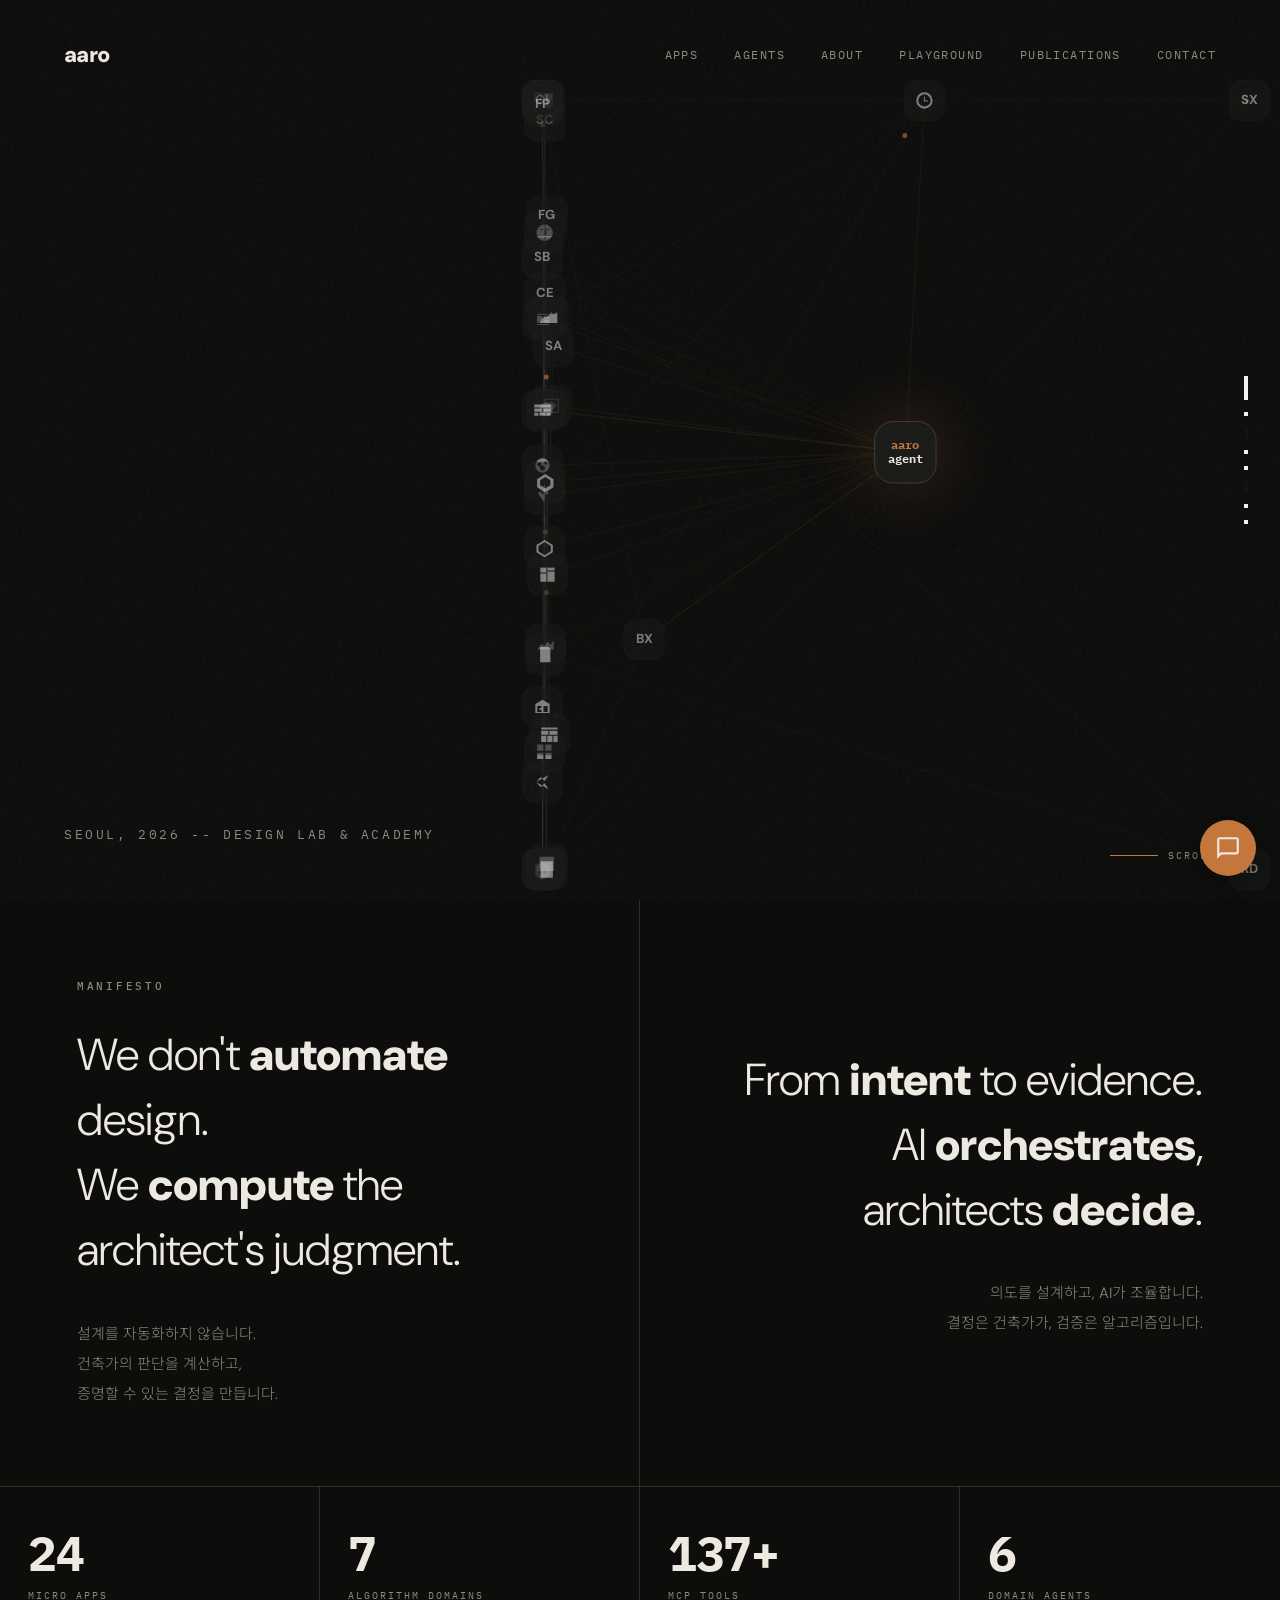
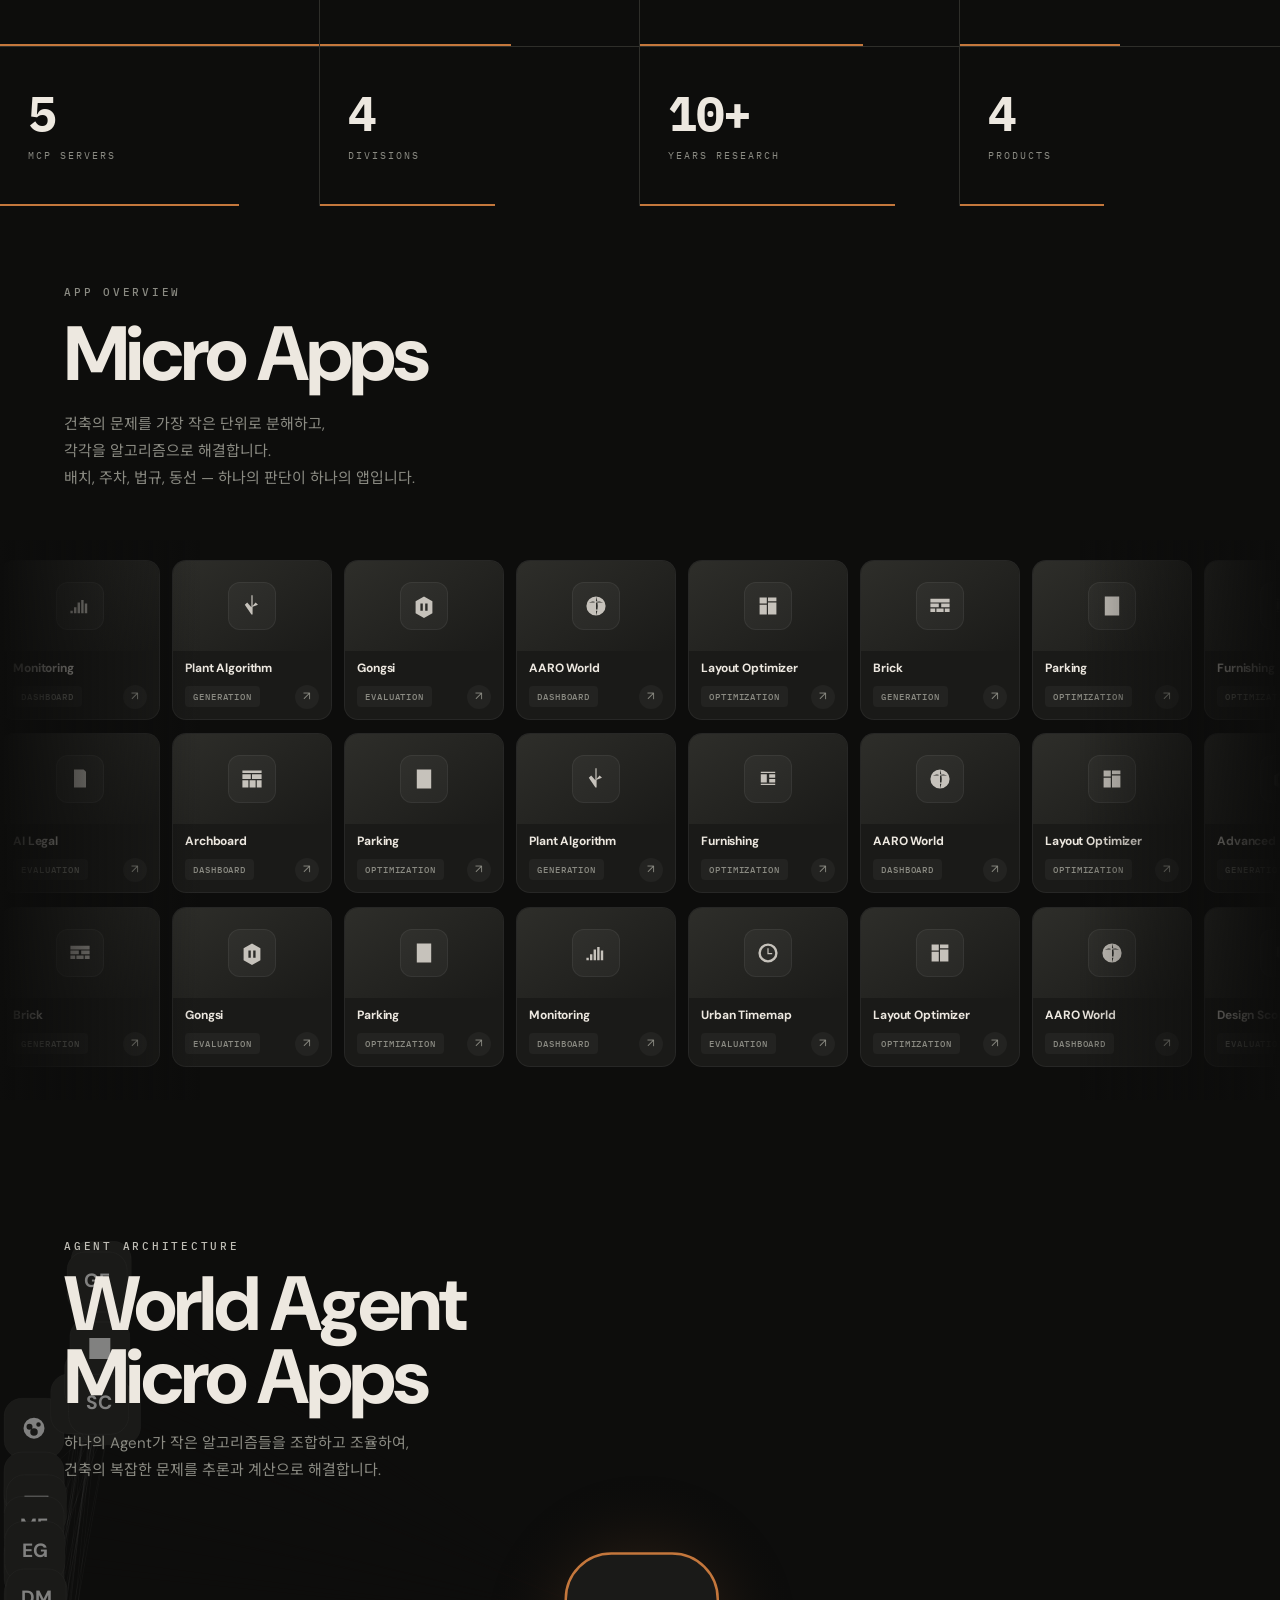
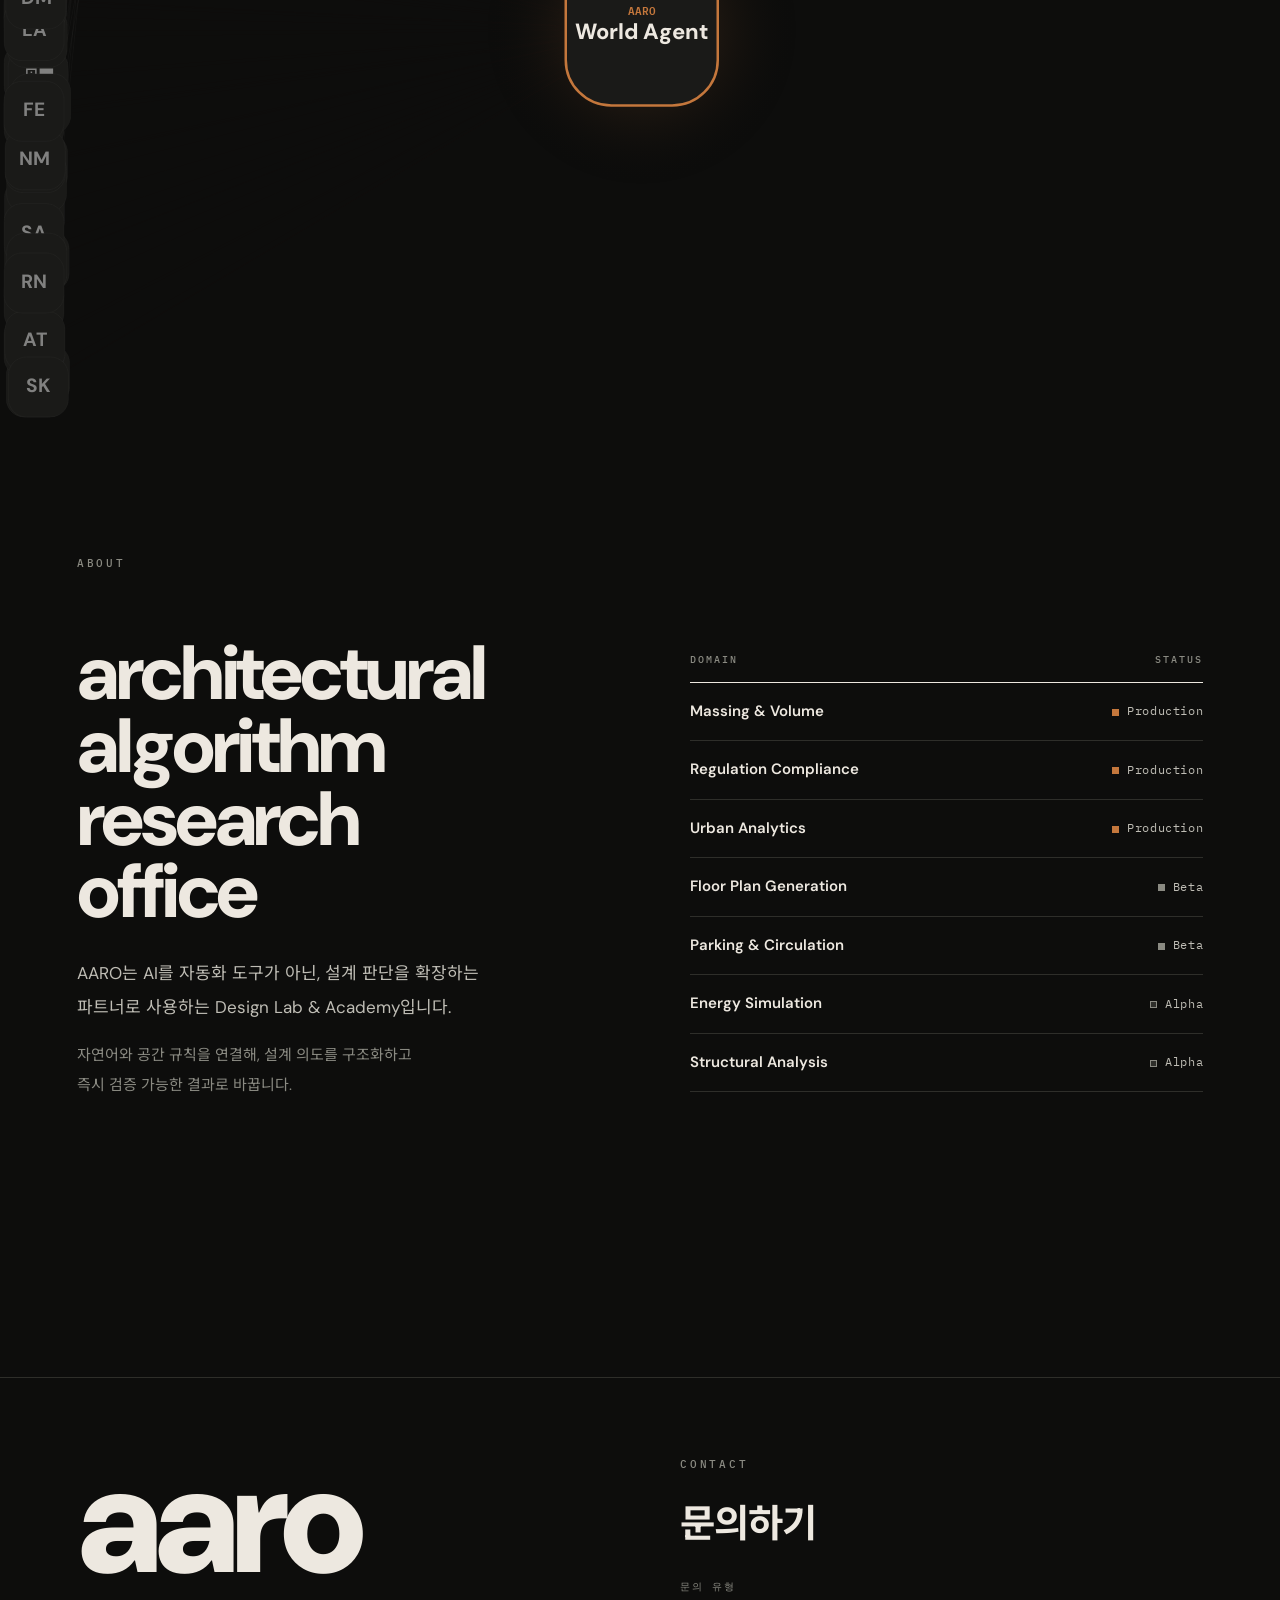
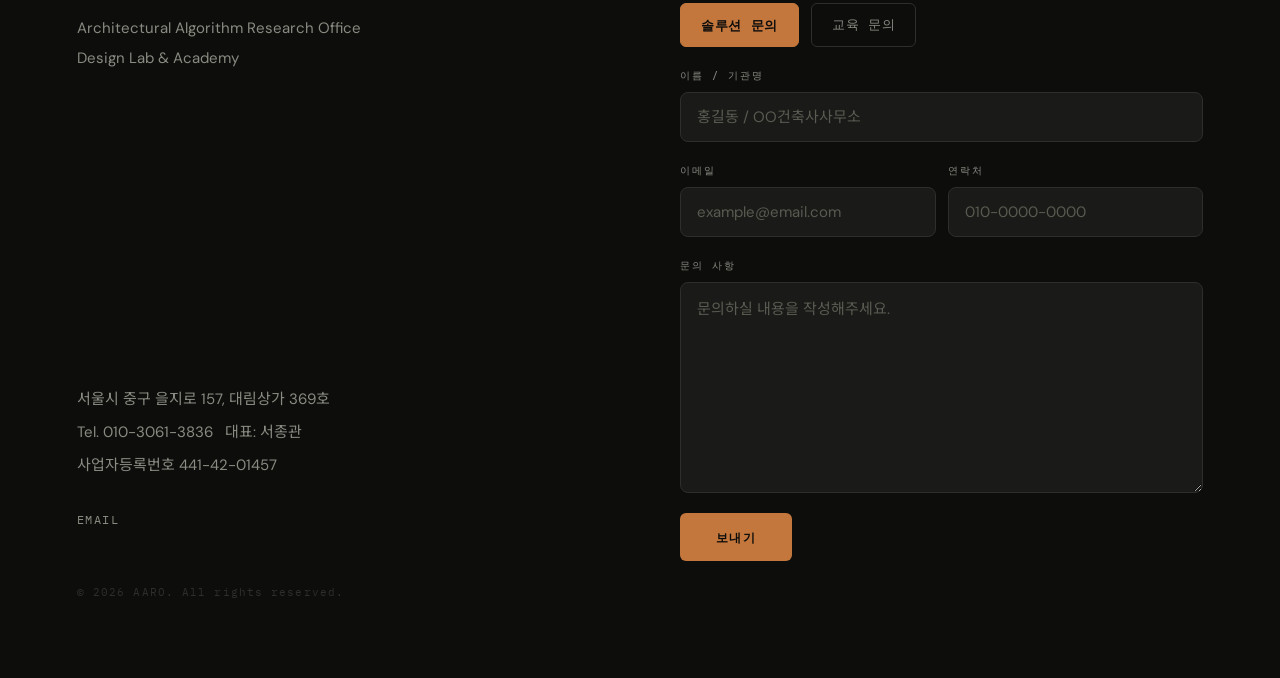
==== commit 5f1d025b: "Revert "perf: gate animations, cap DPR, decouple physics for low-end devices" This reverts commit 9b" ====
--- a/index.html
+++ b/index.html
@@ -54,20 +54,14 @@
 
     /* ── CURSOR FOLLOWER ── */
     .cursor-glow {
-      position: fixed; left: 0; top: 0;
-      width: 400px; height: 400px; border-radius: 50%;
+      position: fixed; width: 400px; height: 400px; border-radius: 50%;
       pointer-events: none; z-index: 9997;
       background: radial-gradient(circle, rgba(196,119,60,0.06) 0%, transparent 70%);
-      transform: translate3d(-50%, -50%, 0);
+      transform: translate(-50%, -50%);
       transition: opacity 0.6s;
       opacity: 0;
-      will-change: transform;
     }
     body:hover .cursor-glow { opacity: 1; }
-    /* Disable on touch/coarse pointer — no hover cursor to follow */
-    @media (pointer: coarse), (hover: none) {
-      .cursor-glow { display: none; }
-    }
 
     /* ── PROGRESS ── */
     .progress { position: fixed; top: 0; left: 0; height: 2px; background: var(--accent); z-index: 9999; width: 0; transition: width 0.15s linear; }
@@ -179,7 +173,8 @@
       width: 40px; height: 40px;
       flex-direction: column; justify-content: center; align-items: center;
       gap: 5px;
-      background: rgba(13,13,12,0.88);
+      background: rgba(13,13,12,0.6); backdrop-filter: blur(8px);
+      -webkit-backdrop-filter: blur(8px);
       border: 1px solid var(--ink-80); border-radius: 50%;
       cursor: pointer;
     }
@@ -1153,49 +1148,6 @@
       .s-marquee-apps__head { padding: 0 20px; }
       .foot__links { gap: 20px; flex-wrap: wrap; }
       .foot__links a { font-size: 11px; }
-    }
-
-    /* ── PERF: marquee pauses by default; JS toggles .in-view when section is visible ── */
-    .marquee-row { animation-play-state: paused; }
-    .marquee-section.in-view .marquee-row { animation-play-state: running; }
-    .marquee-row.paused { animation-play-state: paused; }
-
-    /* ── PERF: low-perf mode (JS-detected lowEnd or prefers-reduced-motion) ── */
-    html.low-perf .cursor-glow { display: none; }
-    html.low-perf .s-mani__text em,
-    html.low-perf .s-mani__statement em {
-      animation: none !important;
-      background: linear-gradient(90deg, var(--accent) 0%, var(--accent-h) 100%);
-      -webkit-background-clip: text;
-      -webkit-text-fill-color: transparent;
-      background-clip: text;
-    }
-    html.low-perf .aaro-letter { animation: none !important; color: var(--accent); }
-    html.low-perf .s-cover__title .line > span { animation: none !important; transform: none !important; }
-    html.low-perf .scroll-bar::after { animation: none !important; }
-    html.low-perf .marquee-row { animation: none !important; }
-    html.low-perf .m-tile:hover .m-tile__card {
-      box-shadow: 0 8px 24px rgba(0,0,0,0.3);
-    }
-
-    /* ── ACCESSIBILITY: honor OS-level reduced motion preference ── */
-    @media (prefers-reduced-motion: reduce) {
-      *, *::before, *::after {
-        animation-duration: 0.001ms !important;
-        animation-iteration-count: 1 !important;
-        transition-duration: 0.001ms !important;
-        scroll-behavior: auto !important;
-      }
-      html { scroll-behavior: auto !important; }
-      .cursor-glow { display: none !important; }
-      .s-mani__text em,
-      .s-mani__statement em {
-        background: linear-gradient(90deg, var(--accent) 0%, var(--accent-h) 100%);
-        -webkit-background-clip: text;
-        background-clip: text;
-        -webkit-text-fill-color: transparent;
-      }
-      .marquee-row { animation: none !important; }
     }
   </style>
 </head>
@@ -1454,46 +1406,6 @@
   (function(){
     'use strict';
 
-    // ── PERF: capability detection ──
-    const REDUCED_MOTION = window.matchMedia && window.matchMedia('(prefers-reduced-motion: reduce)').matches;
-    const COARSE_POINTER = window.matchMedia && window.matchMedia('(pointer: coarse)').matches;
-    const HW = navigator.hardwareConcurrency || 4;
-    const MEM = navigator.deviceMemory || 4;
-    const LOW_END = REDUCED_MOTION || HW <= 4 || MEM <= 4;
-    if (LOW_END) document.documentElement.classList.add('low-perf');
-    // Expose for downstream modules
-    window.__AARO_PERF__ = { REDUCED_MOTION, COARSE_POINTER, LOW_END, HW, MEM };
-
-    // ── PERF: gated rAF helper — runs `tick` only while `target` intersects the viewport ──
-    function gatedRAF(target, tick, opts) {
-      opts = opts || {};
-      let rafId = null;
-      let visible = false;
-      function frame(ts) {
-        if (!visible || document.hidden) { rafId = null; return; }
-        tick(ts);
-        rafId = requestAnimationFrame(frame);
-      }
-      function start() {
-        if (rafId == null && !document.hidden) rafId = requestAnimationFrame(frame);
-      }
-      function stop() {
-        if (rafId != null) { cancelAnimationFrame(rafId); rafId = null; }
-      }
-      const obs = new IntersectionObserver(([e]) => {
-        visible = e.isIntersecting;
-        if (visible) { if (opts.onEnter) opts.onEnter(); start(); }
-        else stop();
-      }, { threshold: opts.threshold != null ? opts.threshold : 0.01 });
-      obs.observe(target);
-      document.addEventListener('visibilitychange', () => {
-        if (document.hidden) stop();
-        else if (visible) start();
-      });
-      return { start, stop, kick: () => { if (visible) start(); } };
-    }
-    window.__AARO_GATED_RAF__ = gatedRAF;
-
     // ── MICRO APP DATA (with SVG icon paths) ──
     const APPS = [
       { n: "Circle Packing", c: "Generation", u: "https://aaro-circle-packing.vercel.app/", p: "M20 6a14 14 0 1 0 0 28 14 14 0 0 0 0-28zm-6 8a4 4 0 1 1 0 8 4 4 0 0 1 0-8zm12-2a3 3 0 1 1 0 6 3 3 0 0 1 0-6zm-6 8a5 5 0 1 1 0 10 5 5 0 0 1 0-10z" },
@@ -1724,14 +1636,6 @@
       rowEl.addEventListener('mouseleave', () => rowEl.classList.remove('paused'));
     }
 
-    // PERF: pause marquee rows unless the section is actually on screen
-    document.querySelectorAll('.marquee-section').forEach(sec => {
-      const mo = new IntersectionObserver(([e]) => {
-        sec.classList.toggle('in-view', e.isIntersecting);
-      }, { threshold: 0.01 });
-      mo.observe(sec);
-    });
-
 
     // ── Progress ──
     const pr = document.getElementById('progress');
@@ -1741,41 +1645,16 @@
 
     // ── Cursor glow ──
     const glow = document.getElementById('cursorGlow');
-    if (glow) {
-      const FINE_POINTER = window.matchMedia && window.matchMedia('(pointer: fine)').matches;
-      if (!FINE_POINTER || REDUCED_MOTION || LOW_END) {
-        glow.remove();
-      } else {
-        let glowX = 0, glowY = 0, curX = 0, curY = 0;
-        let rafId = null;
-        let idleFrames = 0;
-        const IDLE_LIMIT = 30; // ~0.5s at 60fps
-        function animateGlow() {
-          const dx = curX - glowX, dy = curY - glowY;
-          if (Math.abs(dx) + Math.abs(dy) < 0.5) {
-            idleFrames++;
-            if (idleFrames > IDLE_LIMIT) { rafId = null; return; } // sleep
-          } else {
-            idleFrames = 0;
-          }
-          glowX += dx * 0.08;
-          glowY += dy * 0.08;
-          glow.style.transform = 'translate3d(' + (glowX - 200) + 'px,' + (glowY - 200) + 'px,0)';
-          rafId = requestAnimationFrame(animateGlow);
-        }
-        function wake() {
-          idleFrames = 0;
-          if (rafId == null) rafId = requestAnimationFrame(animateGlow);
-        }
-        document.addEventListener('mousemove', e => {
-          curX = e.clientX; curY = e.clientY;
-          wake();
-        }, { passive: true });
-        document.addEventListener('visibilitychange', () => {
-          if (document.hidden && rafId != null) { cancelAnimationFrame(rafId); rafId = null; }
-        });
-      }
-    }
+    let glowX = 0, glowY = 0, curX = 0, curY = 0;
+    document.addEventListener('mousemove', e => { curX = e.clientX; curY = e.clientY; });
+    function animateGlow() {
+      glowX += (curX - glowX) * 0.08;
+      glowY += (curY - glowY) * 0.08;
+      glow.style.left = glowX + 'px';
+      glow.style.top = glowY + 'px';
+      requestAnimationFrame(animateGlow);
+    }
+    animateGlow();
 
     // ── Reveal ──
     const rvObs = new IntersectionObserver(es => es.forEach(e => {
@@ -1883,9 +1762,7 @@
       const tooltip = document.getElementById('agentTooltip');
       if (!canvas) return;
       const ctx = canvas.getContext('2d');
-      // PERF: cap DPR to 1.5 (or 1 on low-end) — retina fill-rate was ×4-9
-      const DPR_CAP = LOW_END ? 1 : 1.5;
-      const dpr = Math.min(window.devicePixelRatio || 1, DPR_CAP);
+      const dpr = window.devicePixelRatio || 1;
 
       // All apps + dummy nodes for visual density
       const ALL_NODES = [
@@ -1946,9 +1823,6 @@
 
       const nodes = [];
       let W, H, centerX, centerY;
-      // PERF: cached Path2D per node (built once in initNodes)
-      // PERF: cached radial gradient for World Agent glow (rebuilt only in draw when position changes meaningfully)
-      let cachedGlowGrad = null, cachedGlowKey = '';
 
       function resize() {
         const rect = canvas.parentElement.getBoundingClientRect();
@@ -1964,7 +1838,6 @@
         // Scale node radii
         const rScale = Math.max(scale, W < 768 ? 0.35 : 0.55);
         nodes.forEach((n, i) => { if (ALL_NODES[i]) n.r = ALL_NODES[i].r * rScale; });
-        cachedGlowGrad = null; // invalidate
       }
 
       // Header safe zone (top-left corner where text overlay lives)
@@ -1975,10 +1848,8 @@
       function initNodes() {
         nodes.length = 0;
         ALL_NODES.forEach((nd, i) => {
-          // PERF: cache Path2D once per node (was re-parsed every frame)
-          const path2d = nd.svgPath ? new Path2D(nd.svgPath) : null;
           if (i === 0) {
-            nodes.push({ ...nd, idx:i, x:centerX, y:centerY, vx:0, vy:0, fx:null, fy:null, path2d });
+            nodes.push({ ...nd, idx:i, x:centerX, y:centerY, vx:0, vy:0, fx:null, fy:null });
           } else {
             // Random scatter across full canvas, avoiding header zone
             let x, y, attempts = 0;
@@ -1992,7 +1863,7 @@
             nodes.push({
               ...nd, idx:i, x, y,
               vx: (Math.random()-0.5)*2, vy: (Math.random()-0.5)*2,
-              fx: null, fy: null, path2d
+              fx: null, fy: null
             });
           }
         });
@@ -2170,13 +2041,14 @@
           // Icon (SVG path or initials fallback) — monotone
           ctx.fillStyle = isHov ? '#fff' : 'rgba(255,255,255,0.45)';
           ctx.globalAlpha = 1;
-          if (n.path2d) {
+          if (n.svgPath) {
             const iconSize = Math.max(16, s * 0.5);
             const scale = iconSize / 40;
             ctx.save();
             ctx.translate(n.x - iconSize/2, n.y - iconSize/2);
             ctx.scale(scale, scale);
-            ctx.fill(n.path2d); // PERF: cached Path2D
+            const path = new Path2D(n.svgPath);
+            ctx.fill(path);
             ctx.restore();
           } else {
             ctx.font = `700 ${Math.max(10, s*0.32)}px 'DM Sans', sans-serif`;
@@ -2218,16 +2090,11 @@
         const wH = hoveredNode === w;
         const ws = w.r * 2;
         const wRad = ws * 0.3;
-        // Outer glow (square-ish) — PERF: cache gradient across frames
+        // Outer glow (square-ish)
         const glowS = ws + 160;
-        const glowKey = (w.x|0) + ',' + (w.y|0) + ',' + (ws|0);
-        if (!cachedGlowGrad || cachedGlowKey !== glowKey) {
-          cachedGlowGrad = ctx.createRadialGradient(w.x, w.y, ws/2, w.x, w.y, glowS/2);
-          cachedGlowGrad.addColorStop(0, 'rgba(196,119,60,0.08)');
-          cachedGlowGrad.addColorStop(1, 'transparent');
-          cachedGlowKey = glowKey;
-        }
-        const glowGrad = cachedGlowGrad;
+        const glowGrad = ctx.createRadialGradient(w.x, w.y, ws/2, w.x, w.y, glowS/2);
+        glowGrad.addColorStop(0, 'rgba(196,119,60,0.08)');
+        glowGrad.addColorStop(1, 'transparent');
         ctx.beginPath();
         ctx.moveTo(w.x-glowS/2+wRad*2, w.y-glowS/2);
         ctx.arcTo(w.x+glowS/2,w.y-glowS/2, w.x+glowS/2,w.y+glowS/2, wRad*2);
@@ -2352,56 +2219,22 @@
       });
 
       let lastPacket = 0;
-      let lastTs = 0;
-      let physicsAccum = 0;
-      // PERF: physics decoupled from render. On low-end machines run slower tick.
-      const PHYSICS_HZ = LOW_END ? 20 : 30;
-      const PHYSICS_STEP = 1000 / PHYSICS_HZ;
-      // PERF: packets disabled on LOW_END (extra alloc + draw work)
-      const PACKETS_ON = !LOW_END && !REDUCED_MOTION;
-
-      function loopTick(ts) {
-        const dt = lastTs ? Math.min(ts - lastTs, 100) : PHYSICS_STEP;
-        lastTs = ts;
-        physicsAccum += dt;
-        // Cap catch-up to avoid death spirals after tab sleep
-        let steps = 0;
-        while (physicsAccum >= PHYSICS_STEP && steps < 3) {
-          simulate();
-          physicsAccum -= PHYSICS_STEP;
-          steps++;
-        }
-        if (steps === 0 && physicsAccum > PHYSICS_STEP * 3) physicsAccum = 0;
-
-        if (PACKETS_ON) {
-          for (let i=packets.length-1;i>=0;i--) { packets[i].t+=dt; if(packets[i].t>packets[i].dur) packets.splice(i,1); }
-          if (ts-lastPacket > 500) { spawnPacket(); lastPacket=ts; }
-        }
+      function loop(ts) {
+        simulate();
+        for (let i=packets.length-1;i>=0;i--) { packets[i].t+=16; if(packets[i].t>packets[i].dur) packets.splice(i,1); }
+        if (ts-lastPacket > 500) { spawnPacket(); lastPacket=ts; }
         draw();
-      }
-
+        requestAnimationFrame(loop);
+      }
+
+      let graphStarted = false;
+      const graphObs = new IntersectionObserver(es => es.forEach(e => {
+        if (e.isIntersecting && !graphStarted) {
+          graphStarted = true; resize(); initNodes(); requestAnimationFrame(loop);
+        }
+      }), {threshold:0.1});
       const agentSec = document.getElementById('s4');
-      if (agentSec) {
-        let initialized = false;
-        if (REDUCED_MOTION) {
-          // Render one static frame when section first scrolls into view
-          const once = new IntersectionObserver(([e]) => {
-            if (e.isIntersecting && !initialized) {
-              initialized = true; resize(); initNodes(); simulate(); draw();
-              once.disconnect();
-            }
-          }, { threshold: 0.01 });
-          once.observe(agentSec);
-        } else {
-          gatedRAF(agentSec, loopTick, {
-            threshold: 0.01,
-            onEnter: () => {
-              if (!initialized) { initialized = true; resize(); initNodes(); }
-              lastTs = 0; physicsAccum = 0;
-            }
-          });
-        }
-      }
+      if (agentSec) graphObs.observe(agentSec);
 
       window.addEventListener('resize', () => {
         resize();
@@ -2426,8 +2259,7 @@
       const canvas = document.getElementById('coverCanvas');
       if (!canvas) return;
       const ctx = canvas.getContext('2d');
-      const DPR_CAP = LOW_END ? 1 : 1.5;
-      const dpr = Math.min(window.devicePixelRatio || 1, DPR_CAP);
+      const dpr = window.devicePixelRatio || 1;
 
       // 53 nodes total: 1 World Agent + 24 real APPS + 28 dummies
       const ALL_NODES = [
@@ -2486,7 +2318,6 @@
 
       const nodes = [];
       let W, H, centerX, centerY;
-      let cachedGlowGrad = null, cachedGlowKey = '';
 
       function resize() {
         const rect = canvas.parentElement.getBoundingClientRect();
@@ -2498,7 +2329,6 @@
         const scale = Math.min(W, H) / 900;
         const rScale = Math.max(scale, 0.55);
         nodes.forEach((n, i) => { n.r = ALL_NODES[i].r * rScale; });
-        cachedGlowGrad = null;
       }
 
       const INITIAL_COUNT = 35; // start with ~35 nodes
@@ -2512,9 +2342,8 @@
         const count = Math.min(INITIAL_COUNT, ALL_NODES.length);
         for (let i = 0; i < count; i++) {
           const nd = ALL_NODES[i];
-          const path2d = nd.svgPath ? new Path2D(nd.svgPath) : null;
           if (i === 0) {
-            nodes.push({ ...nd, idx:i, x:centerX, y:centerY, vx:0, vy:0, fx:null, fy:null, baseX:centerX, baseY:centerY, opacity:1, path2d });
+            nodes.push({ ...nd, idx:i, x:centerX, y:centerY, vx:0, vy:0, fx:null, fy:null, baseX:centerX, baseY:centerY, opacity:1 });
           } else {
             const angle = (i / count) * Math.PI * 2 + (Math.random() - 0.5) * 0.8;
             const dist = 80 + Math.random() * Math.min(W, H) * 0.35;
@@ -2523,7 +2352,7 @@
             nodes.push({
               ...nd, idx:i, x, y,
               vx: (Math.random()-0.5)*0.5, vy: (Math.random()-0.5)*0.5,
-              fx: null, fy: null, opacity: 1, path2d
+              fx: null, fy: null, opacity: 1
             });
           }
         }
@@ -2539,13 +2368,12 @@
         const dist = 30 + Math.random() * 20;
         const scale = Math.min(W, H) / 900;
         const rScale = Math.max(scale, W < 768 ? 0.35 : 0.55);
-        const path2d = nd.svgPath ? new Path2D(nd.svgPath) : null;
         nodes.push({
           ...nd, idx: nextSpawnIdx,
           x: w.x + Math.cos(angle) * dist,
           y: w.y + Math.sin(angle) * dist,
           vx: Math.cos(angle) * 3, vy: Math.sin(angle) * 3,
-          fx: null, fy: null, opacity: 0, r: nd.r * rScale, path2d
+          fx: null, fy: null, opacity: 0, r: nd.r * rScale
         });
         nextSpawnIdx++;
       }
@@ -2768,13 +2596,14 @@
           // Icon: SVG path for real APPS nodes, initials for dummies
           ctx.fillStyle = isHov ? '#fff' : 'rgba(255,255,255,0.45)';
           ctx.globalAlpha = 1;
-          if (n.path2d) {
+          if (n.svgPath) {
             const iconSize = Math.max(16, s * 0.5);
             const scale = iconSize / 40;
             ctx.save();
             ctx.translate(n.x - iconSize/2, n.y - iconSize/2);
             ctx.scale(scale, scale);
-            ctx.fill(n.path2d);
+            const path = new Path2D(n.svgPath);
+            ctx.fill(path);
             ctx.restore();
           } else {
             ctx.font = `700 ${Math.max(10, s*0.32)}px 'DM Sans', sans-serif`;
@@ -2814,14 +2643,9 @@
         const ws = w.r * 2;
         const wRad = ws * 0.3;
         const glowS = ws + 160;
-        const glowKey = (w.x|0) + ',' + (w.y|0) + ',' + (ws|0);
-        if (!cachedGlowGrad || cachedGlowKey !== glowKey) {
-          cachedGlowGrad = ctx.createRadialGradient(w.x, w.y, ws/2, w.x, w.y, glowS/2);
-          cachedGlowGrad.addColorStop(0, 'rgba(196,119,60,0.08)');
-          cachedGlowGrad.addColorStop(1, 'transparent');
-          cachedGlowKey = glowKey;
-        }
-        const glowGrad = cachedGlowGrad;
+        const glowGrad = ctx.createRadialGradient(w.x, w.y, ws/2, w.x, w.y, glowS/2);
+        glowGrad.addColorStop(0, 'rgba(196,119,60,0.08)');
+        glowGrad.addColorStop(1, 'transparent');
         ctx.beginPath();
         ctx.moveTo(w.x-glowS/2+wRad*2, w.y-glowS/2);
         ctx.arcTo(w.x+glowS/2,w.y-glowS/2, w.x+glowS/2,w.y+glowS/2, wRad*2);
@@ -2936,45 +2760,17 @@
       });
 
       let lastPacket = 0;
-      let lastTs = 0, physicsAccum = 0;
-      const PHYSICS_HZ = LOW_END ? 20 : 30;
-      const PHYSICS_STEP = 1000 / PHYSICS_HZ;
-      const PACKETS_ON = !LOW_END && !REDUCED_MOTION;
-
-      function loopTick(ts) {
-        const dt = lastTs ? Math.min(ts - lastTs, 100) : PHYSICS_STEP;
-        lastTs = ts;
-        physicsAccum += dt;
-        let steps = 0;
-        while (physicsAccum >= PHYSICS_STEP && steps < 3) {
-          simulate();
-          physicsAccum -= PHYSICS_STEP;
-          steps++;
-        }
-        if (steps === 0 && physicsAccum > PHYSICS_STEP * 3) physicsAccum = 0;
-        if (PACKETS_ON) {
-          for (let i=packets.length-1;i>=0;i--) { packets[i].t+=dt; if(packets[i].t>packets[i].dur) packets.splice(i,1); }
-          if (ts-lastPacket > 500) { spawnPacket(); lastPacket=ts; }
-        }
+      function loop(ts) {
+        simulate();
+        for (let i=packets.length-1;i>=0;i--) { packets[i].t+=16; if(packets[i].t>packets[i].dur) packets.splice(i,1); }
+        if (ts-lastPacket > 500) { spawnPacket(); lastPacket=ts; }
         draw();
+        requestAnimationFrame(loop);
       }
 
       resize();
       initNodes();
-
-      // PERF: gate rAF — cover graph sits in the hero; only run while hero is on screen
-      const coverSec = canvas.closest('.sec') || canvas.parentElement;
-      if (REDUCED_MOTION) {
-        // Single static frame
-        simulate(); draw();
-      } else if (coverSec) {
-        gatedRAF(coverSec, loopTick, {
-          threshold: 0.01,
-          onEnter: () => { lastTs = 0; physicsAccum = 0; }
-        });
-      } else {
-        requestAnimationFrame(loopTick);
-      }
+      requestAnimationFrame(loop);
 
       window.addEventListener('resize', () => {
         resize();
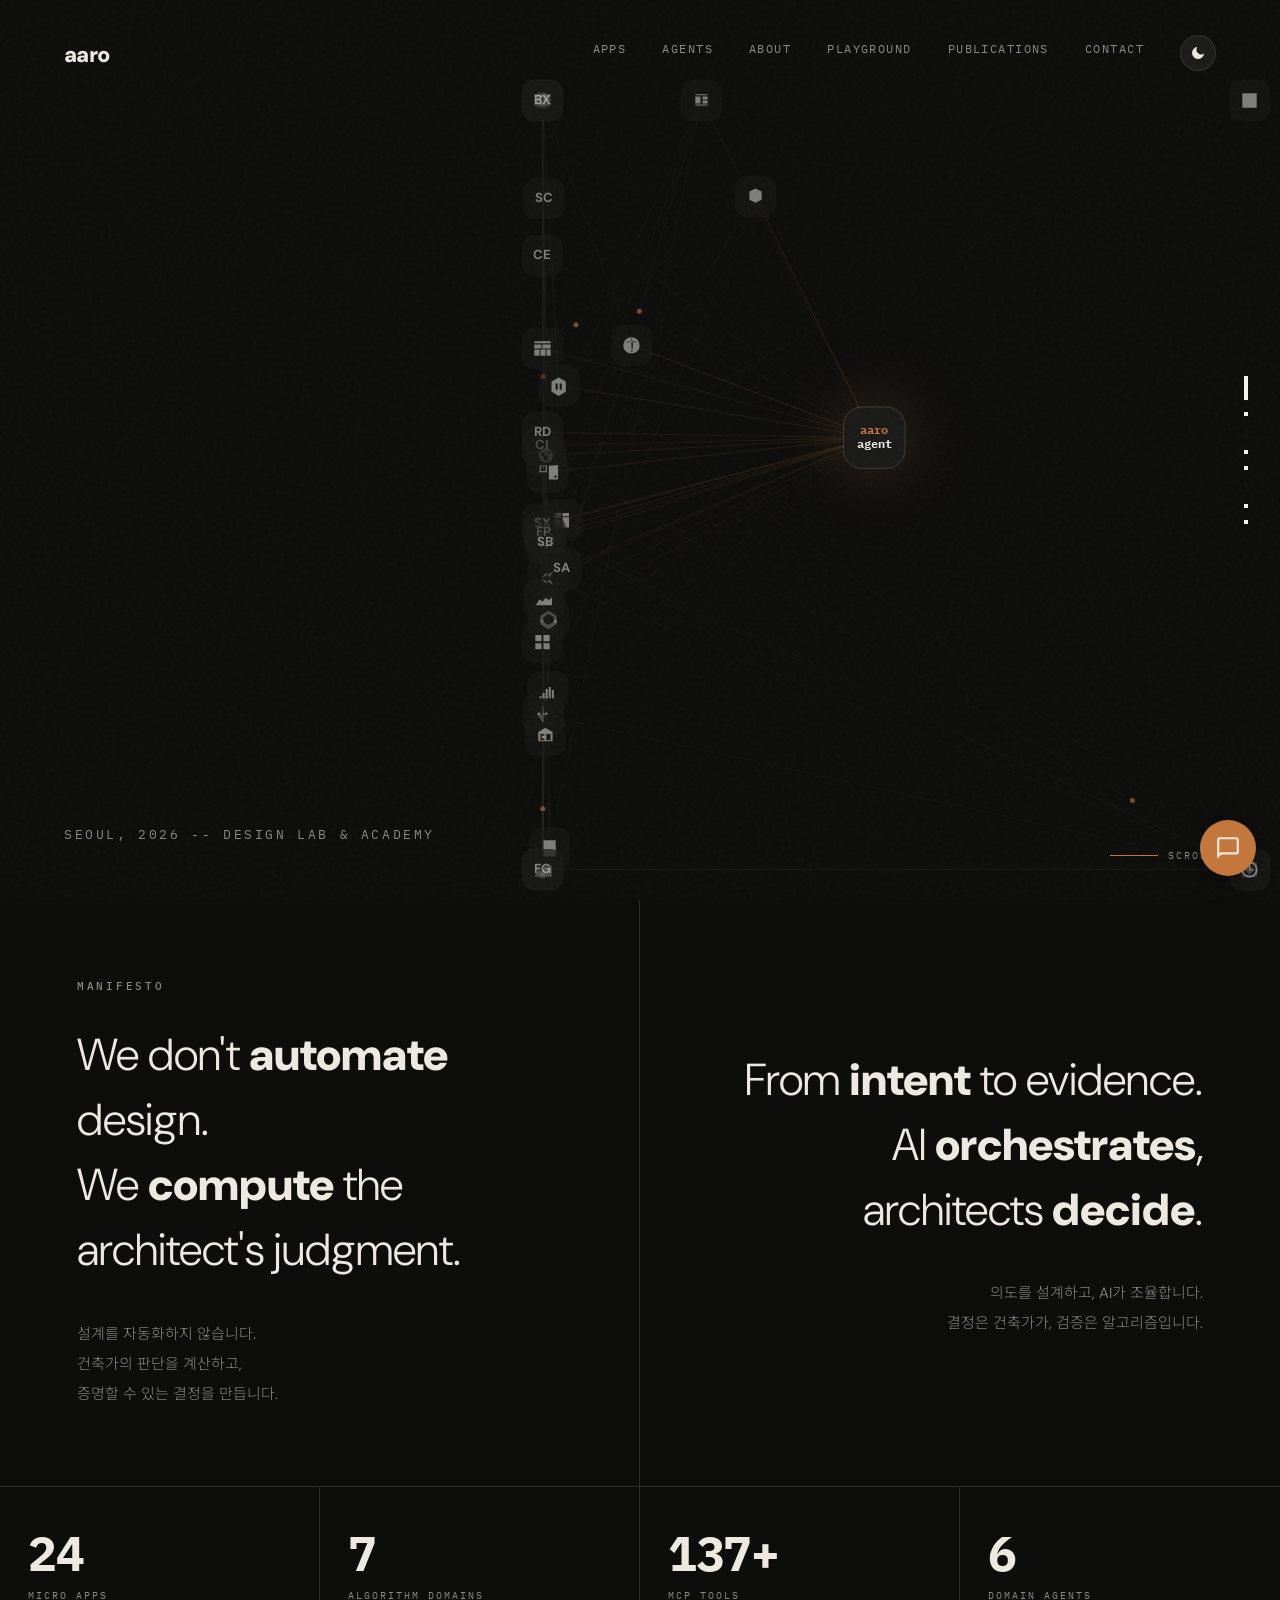
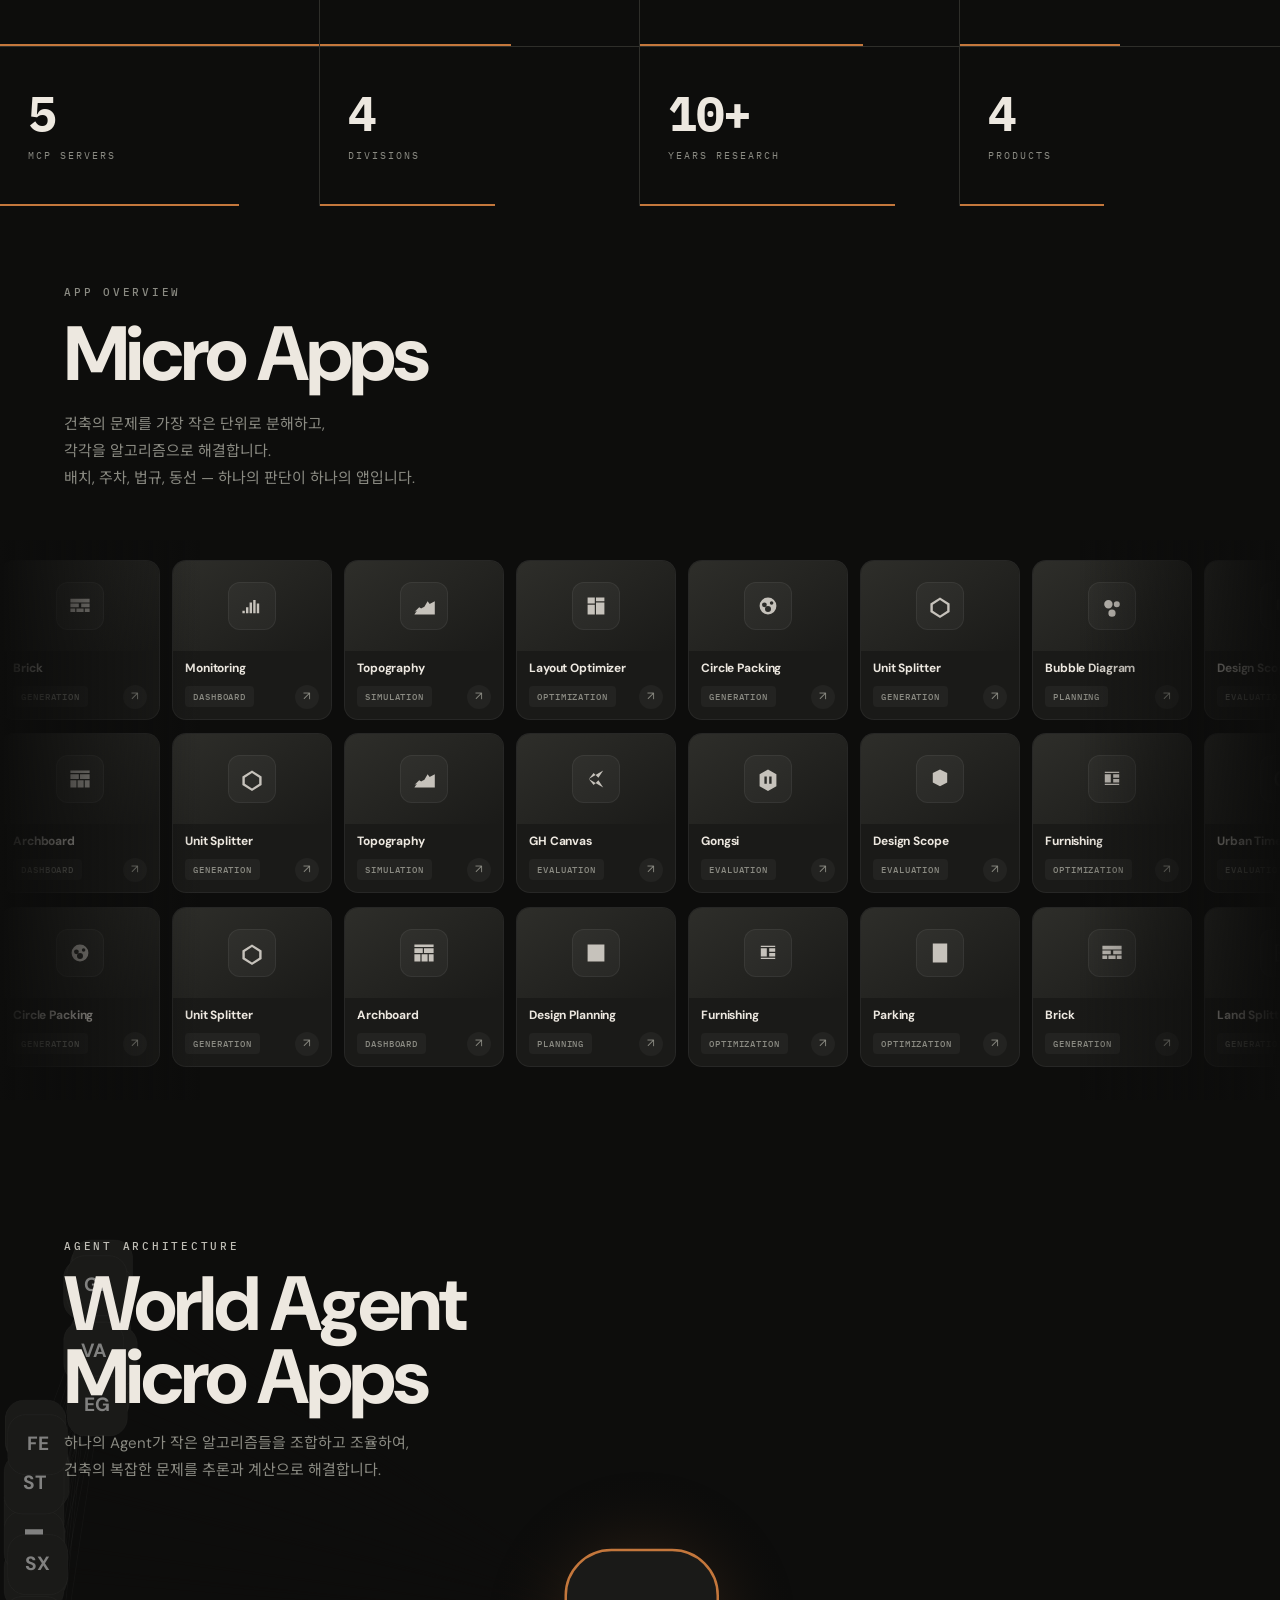
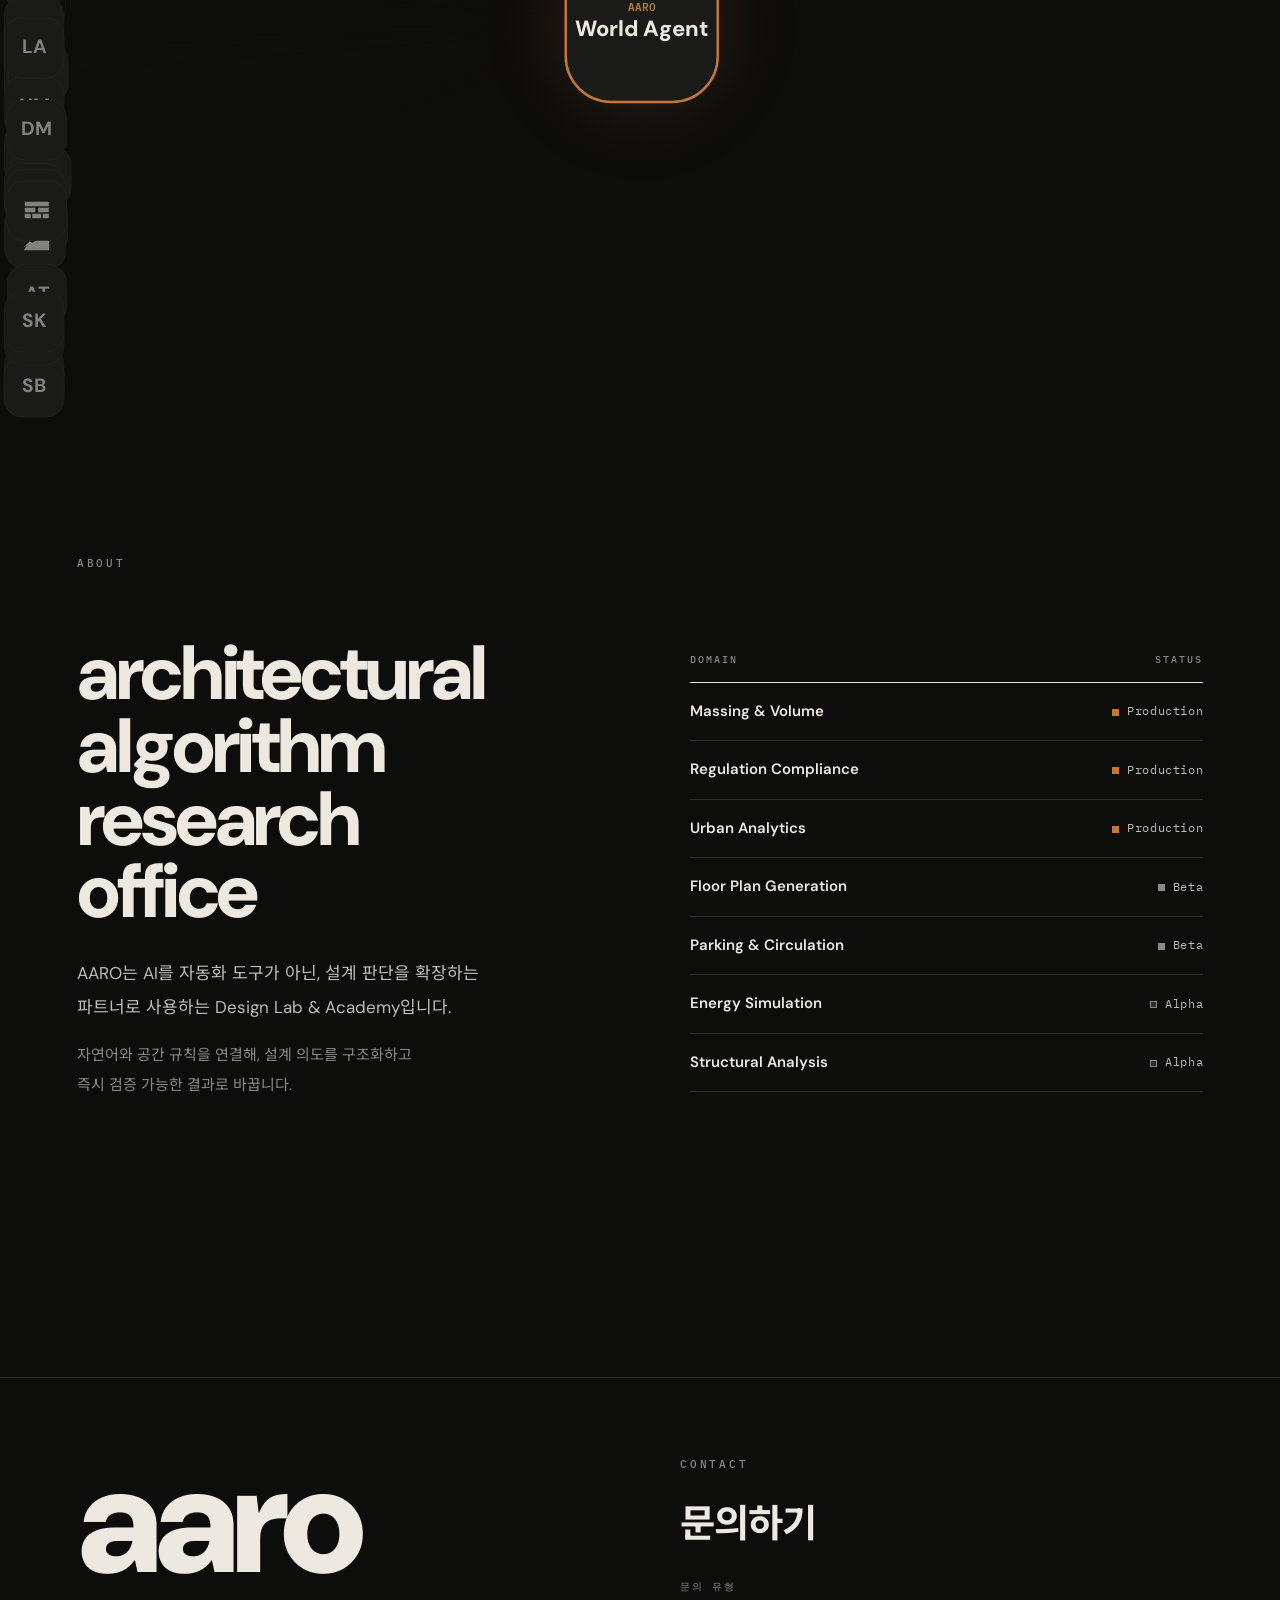
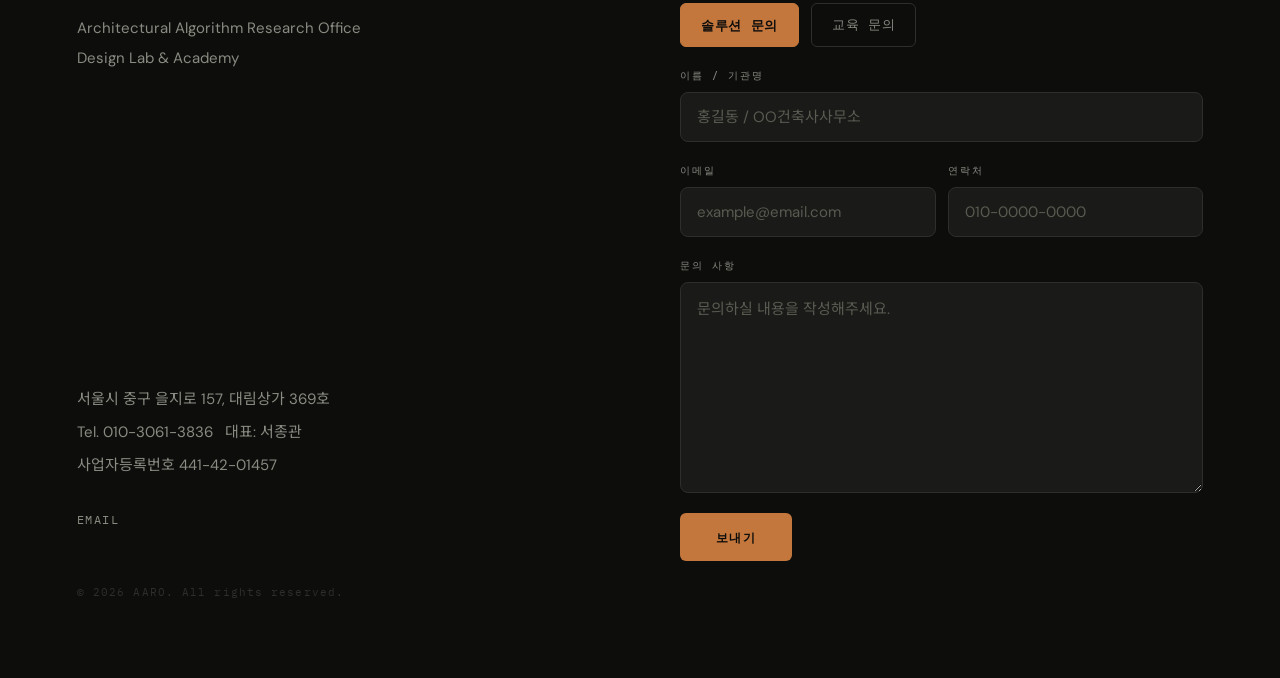
==== commit 21e5b4b8: "feat: add light/dark theme toggle (#15) Add theme switcher with sun/moon icon in nav bar. Light mode" ====
--- a/index.html
+++ b/index.html
@@ -10,6 +10,10 @@
   <link rel="preconnect" href="https://fonts.googleapis.com">
   <link rel="preconnect" href="https://fonts.gstatic.com" crossorigin>
   <link href="https://fonts.googleapis.com/css2?family=DM+Sans:opsz,wght@9..40,200;9..40,300;9..40,400;9..40,500;9..40,600;9..40,700;9..40,800;9..40,900&family=IBM+Plex+Mono:wght@300;400;500;600;700&family=Noto+Sans+KR:wght@200;300;400;500;600;700;800;900&display=swap" rel="stylesheet">
+  <script>
+    // Prevent flash: apply saved theme before paint
+    (function(){var t=localStorage.getItem('aaro-theme');if(t)document.documentElement.setAttribute('data-theme',t);})();
+  </script>
   <style>
     :root {
       --ink:     #0D0D0C;
@@ -27,6 +31,131 @@
       --mono: 'IBM Plex Mono', monospace;
       --ease: cubic-bezier(0.16, 1, 0.3, 1);
       --ease-smooth: cubic-bezier(0.25, 0.1, 0.25, 1);
+    }
+
+    /* ── LIGHT THEME ── */
+    [data-theme="light"] {
+      --ink:     #F8F6F1;
+      --ink-90:  #EFEDE8;
+      --ink-80:  #D8D3CB;
+      --ink-60:  #BFBDB5;
+      --ink-40:  #5A5A52;
+      --ink-20:  #2E2E2A;
+      --ink-10:  #1A1A18;
+      --cream:   #0D0D0C;
+      --white:   #FFFFFF;
+    }
+    [data-theme="light"] .grain { opacity: 0.015; }
+    [data-theme="light"] .cursor-glow {
+      background: radial-gradient(circle, rgba(196,119,60,0.08) 0%, transparent 70%);
+    }
+    [data-theme="light"] .nav-dot { background: #000; }
+    [data-theme="light"] .nav-divider { background: rgba(0,0,0,0.08); }
+    [data-theme="light"] .mnav-burger {
+      background: rgba(248,246,241,0.7);
+      border-color: var(--ink-80);
+    }
+    [data-theme="light"] .mnav-burger span { background: var(--cream); }
+    [data-theme="light"] .mnav-overlay {
+      background: rgba(248,246,241,0.97);
+    }
+    [data-theme="light"] .m-tile__card {
+      background: linear-gradient(145deg, #EFEDE8 0%, #E8E4DC 100%);
+      border-color: rgba(0,0,0,0.06);
+    }
+    [data-theme="light"] .m-tile__preview { background: #E8E4DC; }
+    [data-theme="light"] .m-tile__icon {
+      background: rgba(0,0,0,0.05);
+      border-color: rgba(0,0,0,0.08);
+    }
+    [data-theme="light"] .m-tile__arrow {
+      background: rgba(0,0,0,0.06);
+      border-color: rgba(0,0,0,0.08);
+    }
+    [data-theme="light"] .node-bubble,
+    [data-theme="light"] .app-bubble {
+      border-color: rgba(0,0,0,0.12);
+    }
+    [data-theme="light"] .node-bubble__close,
+    [data-theme="light"] .app-bubble__close {
+      background: rgba(0,0,0,0.08);
+      color: var(--ink-20);
+    }
+    [data-theme="light"] .node-bubble__close:hover,
+    [data-theme="light"] .app-bubble__close:hover { background: rgba(0,0,0,0.15); }
+    [data-theme="light"] .node-bubble__fallback,
+    [data-theme="light"] .app-bubble__fallback,
+    [data-theme="light"] .node-bubble__iframe { background: #E8E4DC; }
+    [data-theme="light"] .chat-toggle { background: var(--accent); }
+    [data-theme="light"] .chat-box {
+      background: var(--ink);
+      border-color: rgba(0,0,0,0.12);
+    }
+    [data-theme="light"] .chat-header { border-color: rgba(0,0,0,0.08); }
+    [data-theme="light"] .chat-header__close {
+      background: rgba(0,0,0,0.06);
+      color: var(--ink-20);
+    }
+    [data-theme="light"] .chat-header__close:hover { background: rgba(0,0,0,0.12); }
+    [data-theme="light"] .chat-msg--bot {
+      background: rgba(0,0,0,0.05);
+    }
+    [data-theme="light"] .chat-input-area { border-color: rgba(0,0,0,0.08); }
+    [data-theme="light"] .chat-input {
+      background: rgba(0,0,0,0.04);
+      border-color: rgba(0,0,0,0.1);
+      color: var(--cream);
+    }
+    [data-theme="light"] .contact-field input,
+    [data-theme="light"] .contact-field textarea {
+      background: rgba(0,0,0,0.03);
+      border-color: rgba(0,0,0,0.1);
+    }
+    [data-theme="light"] .contact-type__label {
+      border-color: rgba(0,0,0,0.12);
+    }
+    [data-theme="light"] .n-cell { border-color: rgba(0,0,0,0.08); }
+    [data-theme="light"] .n-cell:hover { background: rgba(0,0,0,0.03); }
+    [data-theme="light"] .s-mani__l { border-right-color: rgba(0,0,0,0.08); }
+    [data-theme="light"] .s-tick { border-color: rgba(0,0,0,0.08); }
+    [data-theme="light"] .s-contact { border-color: rgba(0,0,0,0.08); }
+    [data-theme="light"] .cap-tbl td { border-color: rgba(0,0,0,0.08); }
+    [data-theme="light"] .cap-tbl thead td { border-color: var(--cream); }
+    [data-theme="light"] ::selection { background: var(--accent); color: #fff; }
+
+    /* ── THEME TOGGLE ── */
+    .theme-toggle {
+      width: 36px; height: 36px; border-radius: 50%;
+      display: flex; align-items: center; justify-content: center;
+      background: rgba(255,255,255,0.06);
+      border: 1px solid rgba(255,255,255,0.1);
+      cursor: pointer; transition: all 0.4s var(--ease);
+      position: relative;
+      align-self: center;
+      margin-top: -4px;
+    }
+    .theme-toggle:hover { background: rgba(255,255,255,0.12); }
+    .theme-toggle svg { width: 16px; height: 16px; fill: var(--cream); transition: fill 0.3s, transform 0.4s var(--ease); }
+    .theme-toggle:hover svg { transform: rotate(30deg); }
+    .theme-toggle .icon-sun { display: none; }
+    .theme-toggle .icon-moon { display: block; }
+    [data-theme="light"] .theme-toggle {
+      background: rgba(0,0,0,0.05);
+      border-color: rgba(0,0,0,0.1);
+    }
+    [data-theme="light"] .theme-toggle:hover { background: rgba(0,0,0,0.1); }
+    [data-theme="light"] .theme-toggle .icon-sun { display: block; }
+    [data-theme="light"] .theme-toggle .icon-moon { display: none; }
+    /* Mobile: show in burger area */
+    @media (max-width: 768px) {
+      .s-cover__nav-links .theme-toggle { display: none; }
+      .mnav-theme-toggle {
+        position: fixed; top: 36px; right: 72px; z-index: 9001;
+        width: 40px; height: 40px;
+      }
+    }
+    @media (min-width: 769px) {
+      .mnav-theme-toggle { display: none; }
     }
 
     *, *::before, *::after { box-sizing: border-box; margin: 0; padding: 0; }
@@ -1187,7 +1316,15 @@
         <a href="playground.html">Playground</a>
         <a href="publications.html">Publications</a>
         <a href="#s6">Contact</a>
+        <button class="theme-toggle" id="themeToggleDesktop" aria-label="Toggle theme">
+          <svg class="icon-moon" viewBox="0 0 24 24"><path d="M21 12.79A9 9 0 1 1 11.21 3a7 7 0 0 0 9.79 9.79z"/></svg>
+          <svg class="icon-sun" viewBox="0 0 24 24"><path d="M12 18a6 6 0 1 1 0-12 6 6 0 0 1 0 12zm0-2a4 4 0 1 0 0-8 4 4 0 0 0 0 8zM11 1h2v3h-2V1zm0 19h2v3h-2v-3zM3.515 4.929l1.414-1.414L7.05 5.636 5.636 7.05 3.515 4.93zM16.95 18.364l1.414-1.414 2.121 2.121-1.414 1.414-2.121-2.121zm2.121-14.85l1.414 1.415-2.121 2.121-1.414-1.414 2.121-2.121zM5.636 16.95l1.414 1.414-2.121 2.121-1.414-1.414 2.121-2.121zM23 11v2h-3v-2h3zM4 11v2H1v-2h3z"/></svg>
+        </button>
       </div>
+      <button class="theme-toggle mnav-theme-toggle" id="themeToggleMobile" aria-label="Toggle theme">
+        <svg class="icon-moon" viewBox="0 0 24 24"><path d="M21 12.79A9 9 0 1 1 11.21 3a7 7 0 0 0 9.79 9.79z"/></svg>
+        <svg class="icon-sun" viewBox="0 0 24 24"><path d="M12 18a6 6 0 1 1 0-12 6 6 0 0 1 0 12zm0-2a4 4 0 1 0 0-8 4 4 0 0 0 0 8zM11 1h2v3h-2V1zm0 19h2v3h-2v-3zM3.515 4.929l1.414-1.414L7.05 5.636 5.636 7.05 3.515 4.93zM16.95 18.364l1.414-1.414 2.121 2.121-1.414 1.414-2.121-2.121zm2.121-14.85l1.414 1.415-2.121 2.121-1.414-1.414 2.121-2.121zM5.636 16.95l1.414 1.414-2.121 2.121-1.414-1.414 2.121-2.121zM23 11v2h-3v-2h3zM4 11v2H1v-2h3z"/></svg>
+      </button>
       <button class="mnav-burger" id="mnavBurger" aria-label="Menu">
         <span></span><span></span><span></span>
       </button>
@@ -1406,6 +1543,26 @@
   (function(){
     'use strict';
 
+    // ── THEME TOGGLE ──
+    function toggleTheme() {
+      const html = document.documentElement;
+      const current = html.getAttribute('data-theme');
+      const next = current === 'light' ? 'dark' : 'light';
+      if (next === 'dark') {
+        html.removeAttribute('data-theme');
+      } else {
+        html.setAttribute('data-theme', next);
+      }
+      localStorage.setItem('aaro-theme', next);
+    }
+
+    document.addEventListener('DOMContentLoaded', function() {
+      const dtBtn = document.getElementById('themeToggleDesktop');
+      const mbBtn = document.getElementById('themeToggleMobile');
+      if (dtBtn) dtBtn.addEventListener('click', toggleTheme);
+      if (mbBtn) mbBtn.addEventListener('click', toggleTheme);
+    });
+
     // ── MICRO APP DATA (with SVG icon paths) ──
     const APPS = [
       { n: "Circle Packing", c: "Generation", u: "https://aaro-circle-packing.vercel.app/", p: "M20 6a14 14 0 1 0 0 28 14 14 0 0 0 0-28zm-6 8a4 4 0 1 1 0 8 4 4 0 0 1 0-8zm12-2a3 3 0 1 1 0 6 3 3 0 0 1 0-6zm-6 8a5 5 0 1 1 0 10 5 5 0 0 1 0-10z" },
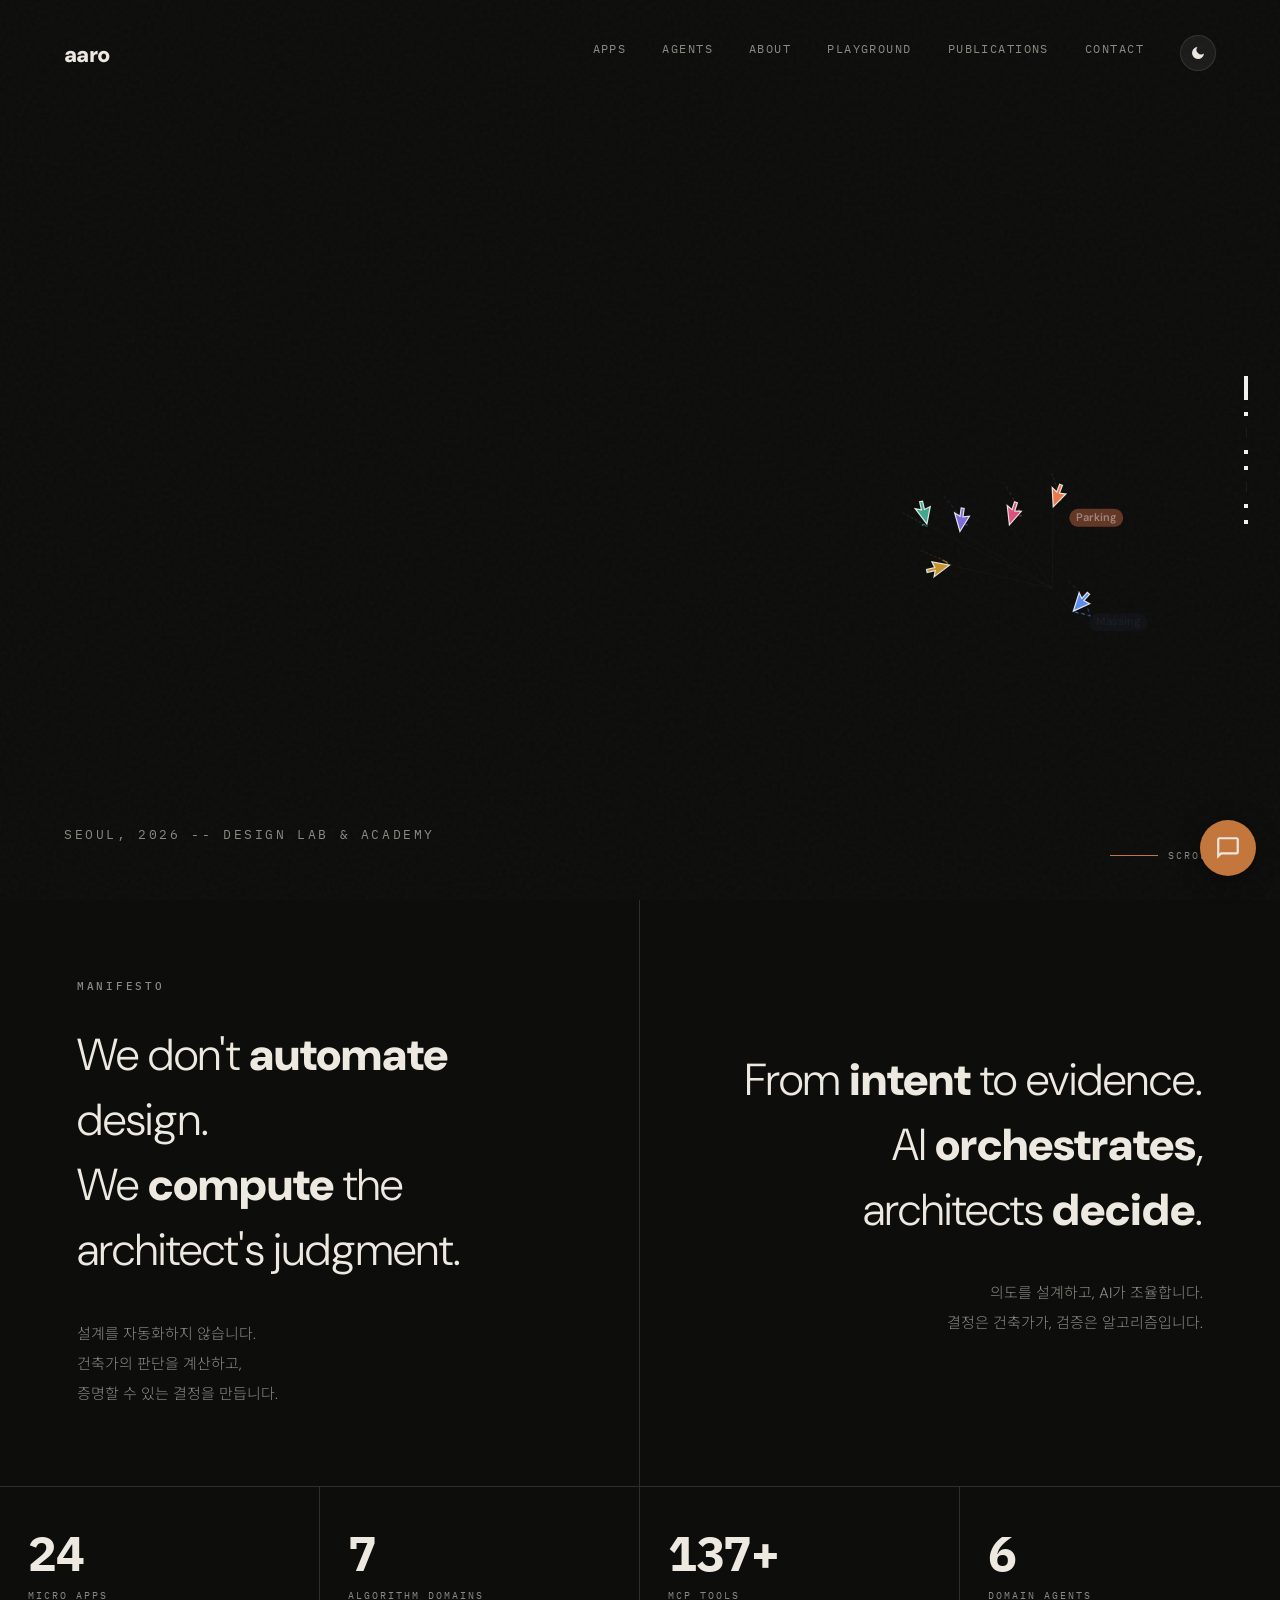
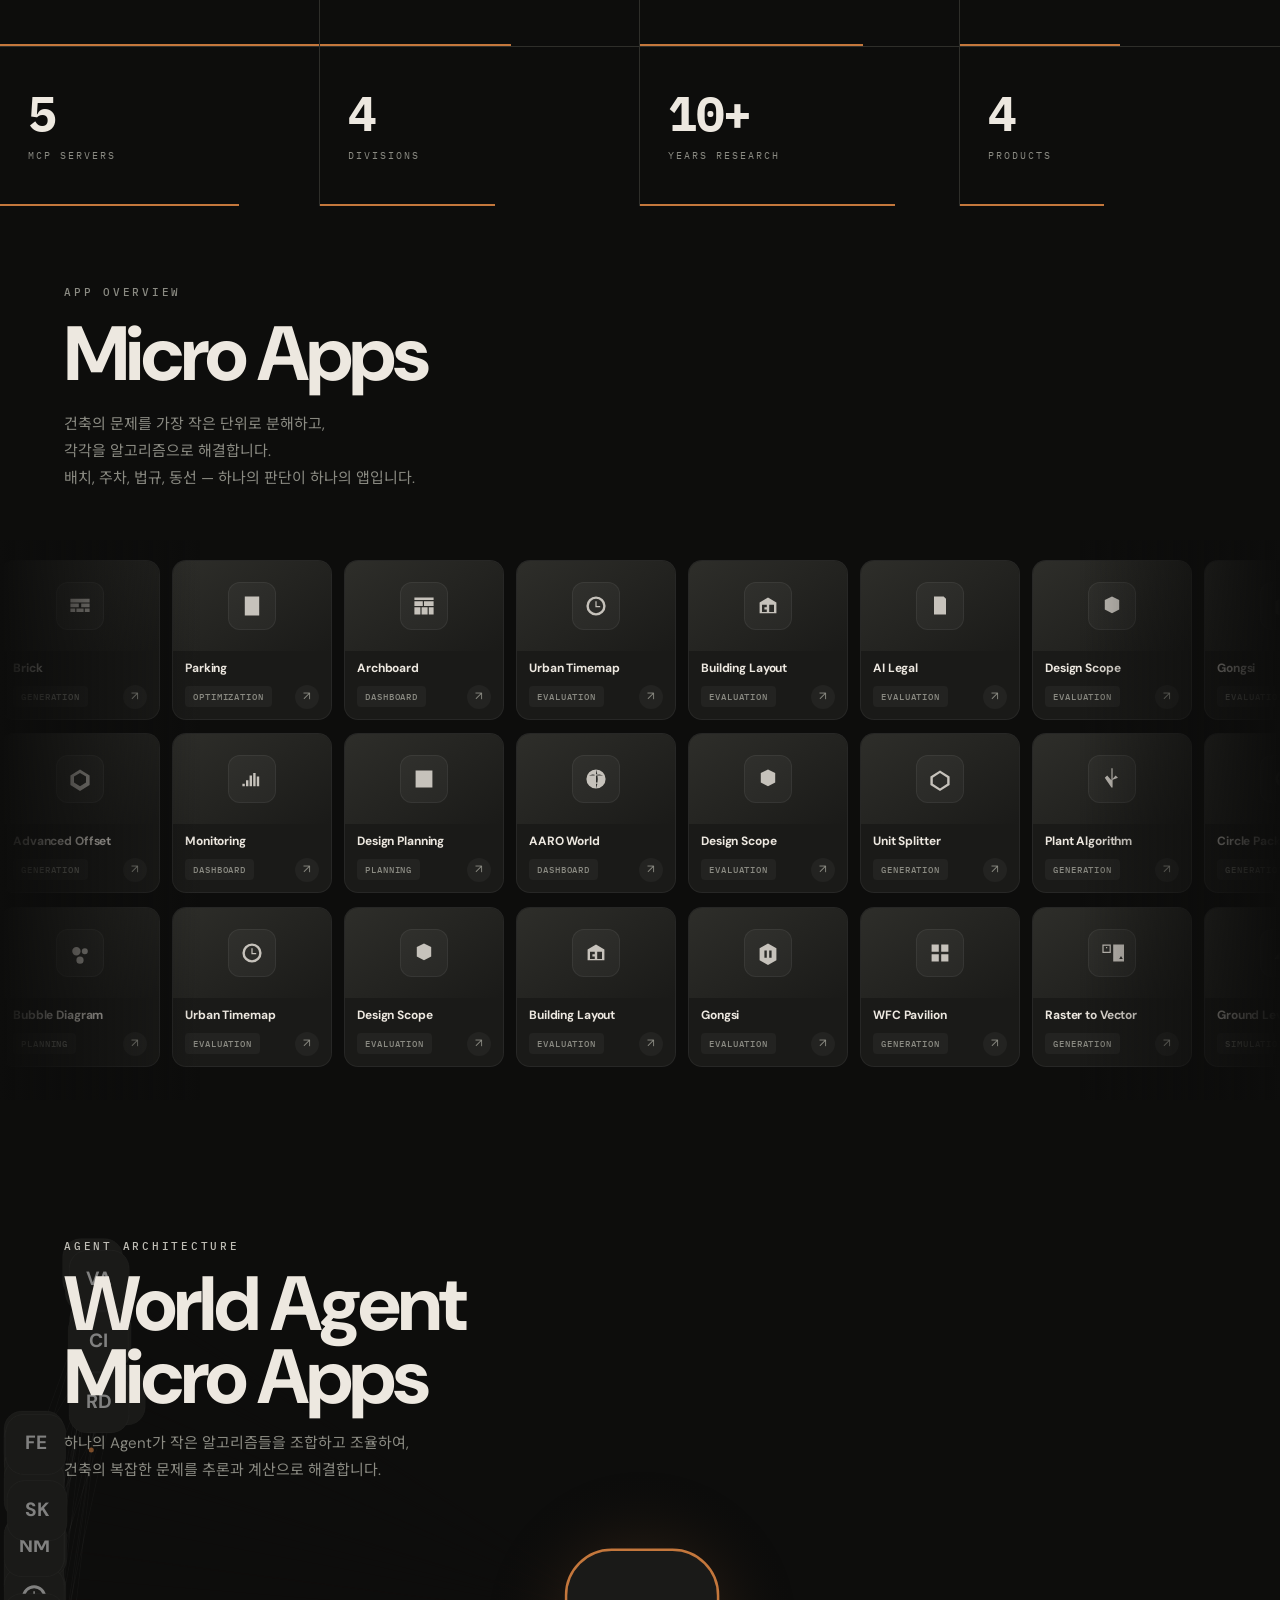
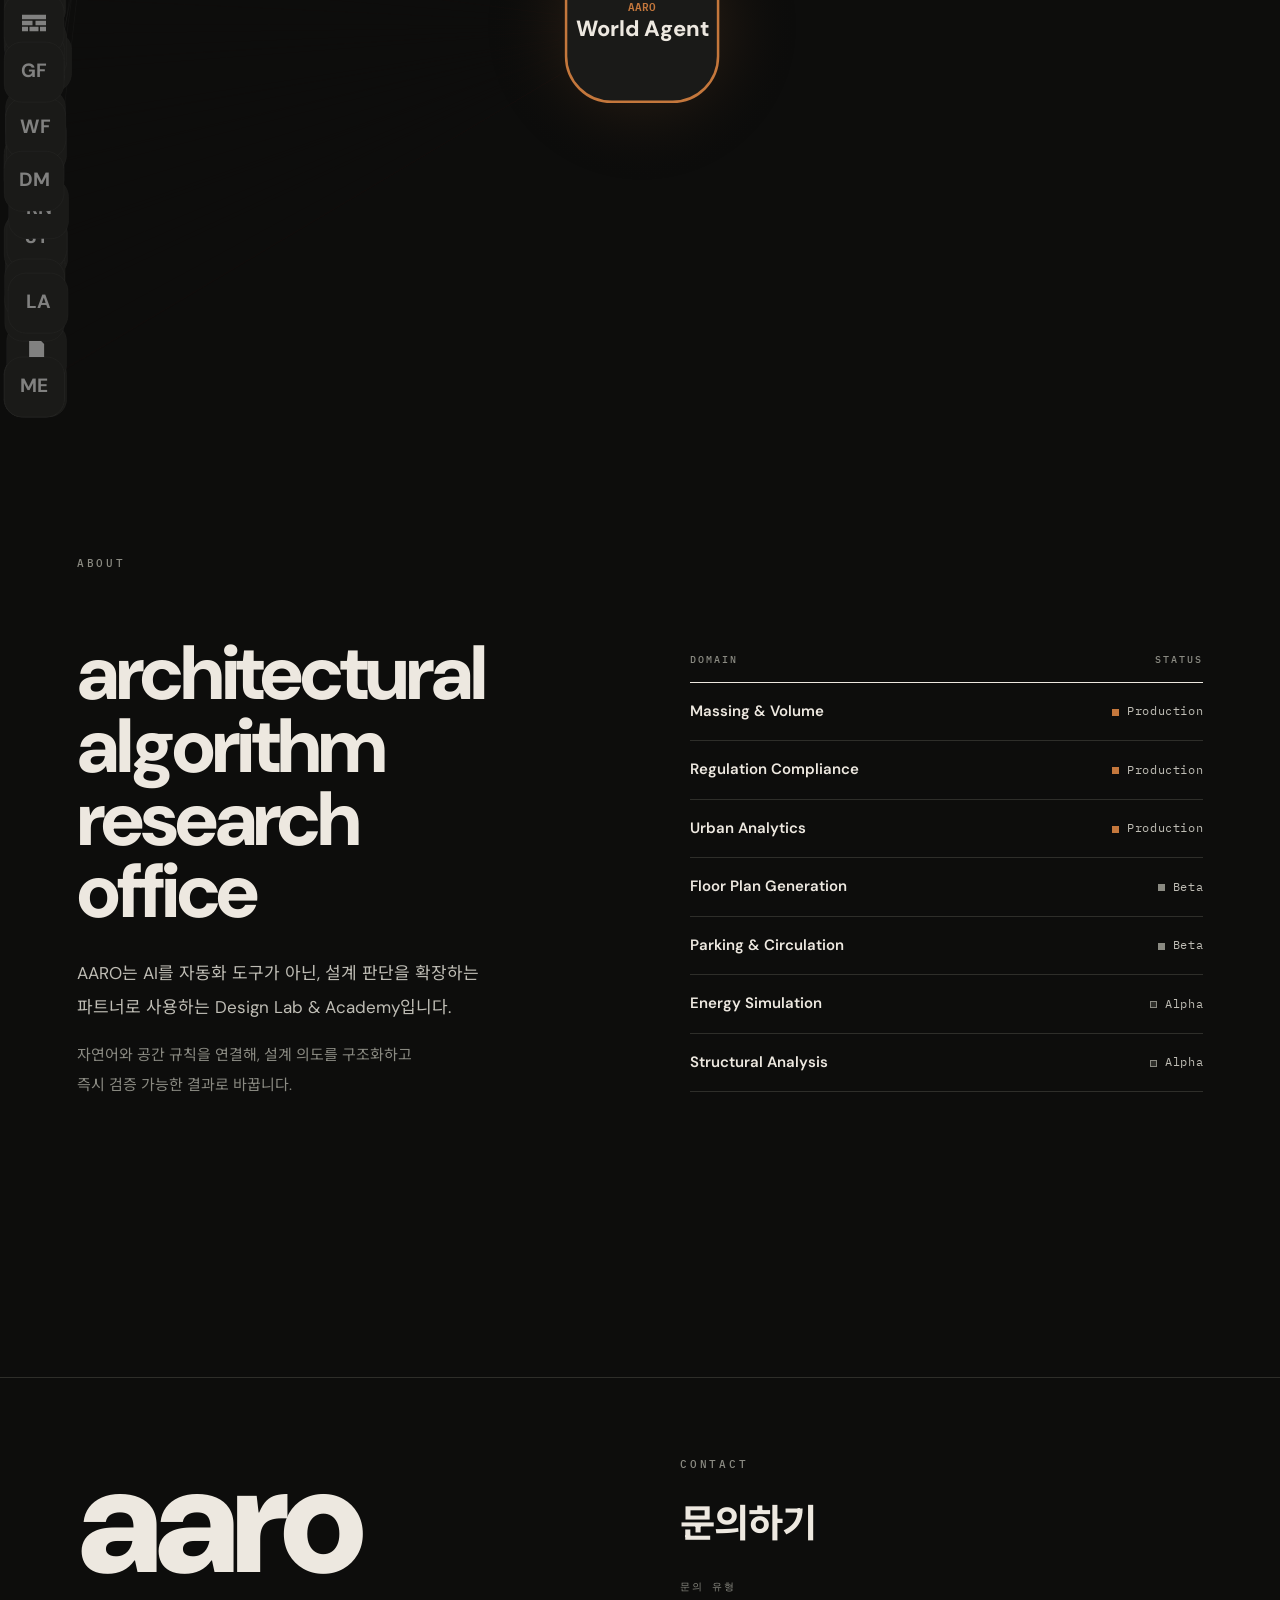
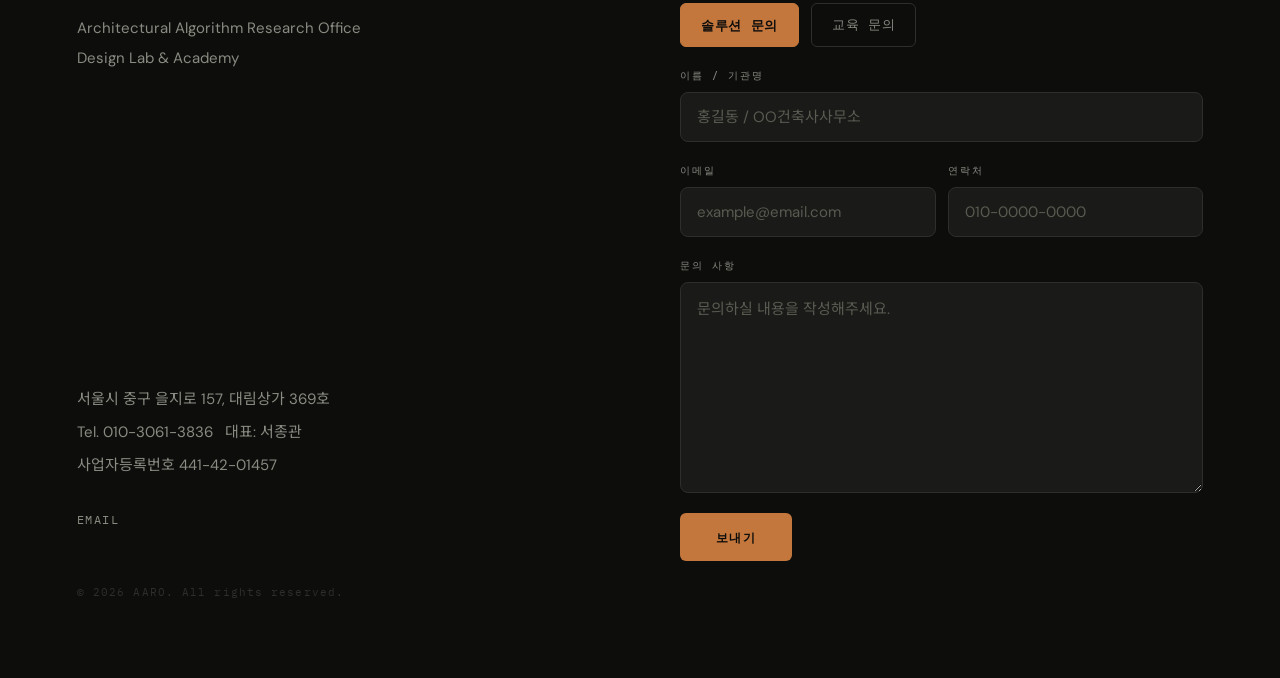
==== commit 49cc8a55: "feat(home): replace cover hero with Shiva multi-cursor swarm Removes the single arrow-agent + micro-" ====
--- a/index.html
+++ b/index.html
@@ -407,11 +407,12 @@
     /* Cover grid lines — hidden */
     .cover-grid { display: none; }
 
-    /* Cover Graph */
+    /* Cover Graph — Shiva multi-cursor swarm; full-bleed, doesn't block clicks */
     .cover-graph {
-      position: absolute; right: 0; top: 0;
-      width: 60vw; height: 100%;
+      position: absolute; inset: 0;
+      width: 100%; height: 100%;
       z-index: 2;
+      pointer-events: none;
     }
     .cover-graph canvas {
       width: 100%; height: 100%; display: block;
@@ -422,15 +423,7 @@
         padding: clamp(80px, 14vh, 120px) 24px clamp(20px, 4vh, 40px);
       }
       .s-cover__title { margin-bottom: 12px; text-align: center; }
-      .cover-graph {
-        position: absolute; top: auto; right: 0; bottom: 0; left: 0;
-        width: 100%; height: 55%;
-        margin: 0;
-        order: unset;
-        opacity: 0.55;
-        mask-image: linear-gradient(to bottom, transparent 0%, black 25%, black 100%);
-        -webkit-mask-image: linear-gradient(to bottom, transparent 0%, black 25%, black 100%);
-      }
+      .cover-graph { opacity: 0.85; }
       .s-cover__sub { text-align: center; margin-top: 16px; }
     }
 
@@ -2411,532 +2404,679 @@
       if (e.key === 'ArrowUp' && cur > 0) { e.preventDefault(); ss[cur - 1].scrollIntoView({ behavior: 'smooth' }); }
     });
 
-    // ── Cover Graph ──
-    (function initCoverGraph() {
+    // ── Shiva Multi-Cursor swarm (cover hero) ──
+    // Pursue the user pointer with varied paths, settle into rest positions
+    // when idle and reveal stat bubbles per role (Regulation, Massing, etc.).
+    (function initShivaSwarm() {
       const canvas = document.getElementById('coverCanvas');
       if (!canvas) return;
       const ctx = canvas.getContext('2d');
       const dpr = window.devicePixelRatio || 1;
-
-      // 53 nodes total: 1 World Agent + 24 real APPS + 28 dummies
-      const ALL_NODES = [
-        { id:'W', n:'aaro', ini:'WA', c:'Master', r:36, isCenter:true },
-        ...APPS.map((a,i) => ({
-          id:'a'+i, n:a.n, ini: a.n.split(' ').map(w=>w[0]).join('').slice(0,2).toUpperCase(),
-          c:a.c, r:24, svgPath: a.p
-        })),
-        { id:'d0', n:'Facade Gen', ini:'FG', c:'Generation', r:24 },
-        { id:'d1', n:'Structure Check', ini:'SC', c:'Evaluation', r:24 },
-        { id:'d2', n:'Solar Analysis', ini:'SA', c:'Simulation', r:24 },
-        { id:'d3', n:'Cost Estimator', ini:'CE', c:'Evaluation', r:24 },
-        { id:'d4', n:'Circulation', ini:'CI', c:'Optimization', r:24 },
-        { id:'d5', n:'Site Context', ini:'SX', c:'Evaluation', r:24 },
-        { id:'d6', n:'Floor Plan AI', ini:'FP', c:'Generation', r:24 },
-        { id:'d7', n:'BIM Export', ini:'BX', c:'Dashboard', r:24 },
-        { id:'d8', n:'Regulation DB', ini:'RD', c:'Evaluation', r:24 },
-        { id:'d9', n:'Setback Calc', ini:'SB', c:'Generation', r:24 },
-        { id:'d10', n:'Daylight Sim', ini:'DS', c:'Simulation', r:24 },
-        { id:'d11', n:'Wind Flow', ini:'WF', c:'Simulation', r:24 },
-        { id:'d12', n:'View Analysis', ini:'VA', c:'Evaluation', r:24 },
-        { id:'d13', n:'Noise Map', ini:'NM', c:'Simulation', r:24 },
-        { id:'d14', n:'Density Map', ini:'DM', c:'Evaluation', r:24 },
-        { id:'d15', n:'Shadow Study', ini:'SS', c:'Simulation', r:24 },
-        { id:'d16', n:'Egress Path', ini:'EP', c:'Optimization', r:24 },
-        { id:'d17', n:'MEP Router', ini:'MR', c:'Generation', r:24 },
-        { id:'d18', n:'Material DB', ini:'MD', c:'Dashboard', r:24 },
-        { id:'d19', n:'Green Score', ini:'GS', c:'Evaluation', r:24 },
-        { id:'d20', n:'Floor Area', ini:'FA', c:'Evaluation', r:24 },
-        { id:'d21', n:'Sky Exposure', ini:'SE', c:'Simulation', r:24 },
-        { id:'d22', n:'Access Route', ini:'AR', c:'Planning', r:24 },
-        { id:'d23', n:'Fire Safety', ini:'FS', c:'Evaluation', r:24 },
-        { id:'d24', n:'Rain Flow', ini:'RF', c:'Simulation', r:24 },
-        { id:'d25', n:'Cost Model', ini:'CM', c:'Dashboard', r:24 },
-        { id:'d26', n:'Thermal Map', ini:'TM', c:'Simulation', r:24 },
+      const reducedMotion = window.matchMedia &&
+        window.matchMedia('(prefers-reduced-motion: reduce)').matches;
+
+      const ROLES = [
+        { label: 'Regulation', color: '#7B6CD9', glyph: '◇', stats: [
+          { k: 'FAR',      v: '2.10',  ok: true },
+          { k: 'Height',   v: '48.0m', ok: true },
+          { k: 'Setbacks', v: 'OK',    ok: true },
+        ]},
+        { label: 'Massing', color: '#5B8DEF', glyph: '◰', stats: [
+          { k: 'Iterations', v: '12'   },
+          { k: 'Score',      v: '0.82' },
+          { k: 'Daylight',   v: 'Good' },
+        ]},
+        { label: 'Parking', color: '#E8784B', glyph: 'P', stats: [
+          { k: 'Spaces', v: '128'       },
+          { k: 'Ratio',  v: '1 / 93 m²' },
+          { k: 'Access', v: 'OK'        },
+        ]},
+        { label: 'Critic', color: '#3FA88E', glyph: '✱', stats: [
+          { k: 'Overshadowing', v: 'Low'        },
+          { k: 'Wind',          v: 'Acceptable' },
+          { k: 'Public Realm',  v: 'Strong'     },
+        ]},
+        { label: 'Report', color: '#D9527B', glyph: '≡', stats: [
+          { k: 'Pages',    v: '42'    },
+          { k: 'Diagrams', v: '18'    },
+          { k: 'Status',   v: 'Draft' },
+        ]},
+        { label: 'Context', color: '#C7942A', glyph: '◐', stats: [
+          { k: 'Views',  v: 'Good'   },
+          { k: 'Noise',  v: 'Low'    },
+          { k: 'Access', v: 'Strong' },
+        ]},
       ];
 
-      const APP_EDGES = [
-        [1,21],[1,10],[2,3],[3,4],[5,6],[5,11],[7,8],[8,22],[9,10],[10,14],
-        [11,12],[13,14],[15,16],[17,18],[19,20],[21,22],[23,24],[4,15],[6,21],
-        [3,19],[7,23],[12,13],[16,17],[9,24],[20,22],[8,11],[2,7],[14,19],
-        [1,5],[4,21],[6,14],[10,22],[3,8],[15,24],[11,17],[2,20],[9,13],
-        [25,1],[26,4],[27,8],[28,15],[29,6],[30,3],[31,5],[32,21],[33,16],
-        [34,10],[35,7],[36,22],[25,26],[27,28],[29,30],[31,32],[33,34],[35,36],
-        [37,1],[38,4],[39,8],[37,25],[38,26],[39,27],
-        [40,2],[41,9],[42,14],[43,18],[44,11],[45,23],[46,7],[47,3],[48,20],
-        [49,15],[50,6],[51,22],[52,10],
-        [40,41],[42,43],[44,45],[46,47],[48,49],[50,51],
-        [40,25],[41,28],[42,33],[43,35],[44,30],[45,37],
-      ];
-
-      const CAT_COLORS = {
-        'Master':'#C4773C','Generation':'#C4773C','Evaluation':'#4682B4',
-        'Optimization':'#4C9900','Planning':'#9966CC','Simulation':'#C85050','Dashboard':'#6B6B6B',
-      };
-
-      const nodes = [];
-      let W, H, centerX, centerY;
+      let W = 0, H = 0;
+      const cursors = [];
+      const user = { x: -9999, y: -9999, vx: 0, vy: 0, active: false, lastMove: 0 };
+      const userTrail = [];
+      const TRAIL_MAX_MS = 1300;
+      const USER_TRAIL_MAX_MS = 1500;
+
+      // Title-safe zone: keep bubbles out of the left third where the hero
+      // title sits. Updated each frame so resize behaves.
+      let TITLE_RIGHT_EDGE = 0;
+
+      let wasIdle = false;
+      let autoT = 0;
+      let userHasInteracted = false;
 
       function resize() {
         const rect = canvas.parentElement.getBoundingClientRect();
-        W = rect.width; H = canvas.offsetHeight || rect.height || 400;
+        W = rect.width; H = rect.height;
         canvas.width = W * dpr; canvas.height = H * dpr;
         canvas.style.width = W + 'px'; canvas.style.height = H + 'px';
         ctx.setTransform(dpr, 0, 0, dpr, 0, 0);
-        centerX = W * 0.5; centerY = H * 0.5;
-        const scale = Math.min(W, H) / 900;
-        const rScale = Math.max(scale, 0.55);
-        nodes.forEach((n, i) => { n.r = ALL_NODES[i].r * rScale; });
-      }
-
-      const INITIAL_COUNT = 35; // start with ~35 nodes
-      const MAX_COUNT = ALL_NODES.length; // 1.5x target already in ALL_NODES
-      let spawnTimer = 0;
-      const SPAWN_INTERVAL = 180; // ~3s between spawns
-      let nextSpawnIdx = INITIAL_COUNT;
-
-      function initNodes() {
-        nodes.length = 0;
-        const count = Math.min(INITIAL_COUNT, ALL_NODES.length);
-        for (let i = 0; i < count; i++) {
-          const nd = ALL_NODES[i];
-          if (i === 0) {
-            nodes.push({ ...nd, idx:i, x:centerX, y:centerY, vx:0, vy:0, fx:null, fy:null, baseX:centerX, baseY:centerY, opacity:1 });
+        // Rough title region: clamps to right side on desktop, no clamp on mobile.
+        // The hero title spans roughly the left half of the canvas at this
+        // type scale; give it a generous keep-out so bubbles never crowd it.
+        TITLE_RIGHT_EDGE = W >= 1024 ? W * 0.50 : 0;
+      }
+
+      // The swarm size is dynamic: during pursuit, the count drifts inside
+      // [COUNT_MIN, COUNT_MAX] — sometimes a new agent joins, sometimes one
+      // peels off. lifeOp drives a smooth fade-in / fade-out so cursors
+      // never appear or vanish abruptly.
+      const COUNT_MIN = 5, COUNT_MAX = 8;
+
+      // Choose the role that is currently *least* represented in the swarm,
+      // so adds/removes keep role coverage balanced across cycles.
+      function pickFreshRole() {
+        const counts = ROLES.map(() => 0);
+        for (const c of cursors) {
+          if (c.dying) continue;
+          const i = ROLES.indexOf(c.role);
+          if (i >= 0) counts[i]++;
+        }
+        let minIdx = 0, minVal = Infinity;
+        for (let i = 0; i < ROLES.length; i++) {
+          if (counts[i] < minVal) { minVal = counts[i]; minIdx = i; }
+        }
+        return ROLES[minIdx];
+      }
+
+      function spawnAgent(i, opts) {
+        opts = opts || {};
+        const role = opts.role || ROLES[i % ROLES.length];
+        // New agents introduced mid-pursuit appear at the user pointer,
+        // initial agents start scattered around the right side.
+        const px = opts.atUser ? user.x : W * 0.6;
+        const py = opts.atUser ? user.y : H * 0.5;
+        const angle = Math.random() * Math.PI * 2;
+        const dist = opts.atUser ? 30 + Math.random() * 30 : 80 + Math.random() * 140;
+        return {
+          x: px + Math.cos(angle) * dist,
+          y: py + Math.sin(angle) * dist,
+          vx: 0, vy: 0,
+          role,
+          rot: 0,
+          maxSpeed: 4.6 + Math.random() * 2.4,
+          eagerness: 0.7 + Math.random() * 0.7,
+          lateralBias: (Math.random() * 2 - 1) * 0.95,
+          pursueLag: 60 + Math.random() * 220,
+          trail: [],
+          hasRest: false, restX: 0, restY: 0,
+          bubbleOp: 0,
+          connectorBias: (Math.random() * 2 - 1) * 0.9,
+          // Lifecycle fade. Initial agents start at full opacity; agents
+          // spawned by maybeChangeCount() override this to 0 (fade in).
+          lifeOp: 1,
+          dying: false,
+        };
+      }
+
+      function setCount(n) {
+        while (cursors.length < n) cursors.push(spawnAgent(cursors.length));
+        while (cursors.length > n) cursors.pop();
+      }
+
+      // Dynamic swarm-size oscillation while the user is actively moving.
+      // Locked during rest so the bubble layout stays stable.
+      let countChangeTimer = 0;
+      const COUNT_CHANGE_INTERVAL_MS = 5500;
+
+      function aliveCount() {
+        let n = 0;
+        for (const c of cursors) if (!c.dying) n++;
+        return n;
+      }
+
+      function maybeChangeCount(dt, isIdle) {
+        if (isIdle) return;
+        countChangeTimer += dt;
+        if (countChangeTimer < COUNT_CHANGE_INTERVAL_MS) return;
+        // Negative reset adds jitter so the cadence doesn't feel mechanical.
+        countChangeTimer = -Math.random() * 2500;
+        const N = aliveCount();
+        const r = Math.random();
+        if (r < 0.4 && N < COUNT_MAX) {
+          // Add a fresh role. Spawns at user pointer, fades in.
+          const nu = spawnAgent(cursors.length, { role: pickFreshRole(), atUser: true });
+          nu.lifeOp = 0;
+          cursors.push(nu);
+        } else if (r < 0.8 && N > COUNT_MIN) {
+          // Mark a non-dying cursor for retirement (random pick).
+          const alive = cursors.filter(c => !c.dying);
+          const victim = alive[Math.floor(Math.random() * alive.length)];
+          if (victim) victim.dying = true;
+        }
+        // else: stay — keeps the user from getting whiplash.
+      }
+
+      const PARAMS = {
+        SEP_RADIUS: 78,           // wider separation prevents label-pill overlap during pursuit
+        SEP_FORCE: 1.8,
+        ALI_RADIUS: 100,
+        ALI_FORCE: 0.05,
+        PURSUE_FORCE: 0.038,
+        REST_FORCE: 0.045,
+        DAMPING: 0.90,
+        REST_DAMPING: 0.82,
+        LEASH_R: 320,
+        LEASH_FORCE: 0.06,
+        PERSONAL_SPACE: 50,
+        IDLE_MS: 700,
+        REST_LOCK_DIST: 22,
+        ROT_LERP: 0.18,
+        MOVE_THRESH: 0.55,
+      };
+
+      function trackMove(clientX, clientY) {
+        const r = canvas.getBoundingClientRect();
+        const x = clientX - r.left;
+        const y = clientY - r.top;
+        if (Math.hypot(x - user.x, y - user.y) < 0.5) return;
+        user.vx = x - user.x; user.vy = y - user.y;
+        user.x = x; user.y = y;
+        user.active = true;
+        userHasInteracted = true;
+        user.lastMove = performance.now();
+        userTrail.push({ x, y, t: user.lastMove });
+      }
+      window.addEventListener('mousemove', e => trackMove(e.clientX, e.clientY));
+      window.addEventListener('touchmove', e => {
+        if (e.touches[0]) trackMove(e.touches[0].clientX, e.touches[0].clientY);
+      }, { passive: true });
+      window.addEventListener('touchstart', e => {
+        if (e.touches[0]) trackMove(e.touches[0].clientX, e.touches[0].clientY);
+      }, { passive: true });
+
+      function pruneTrail(now) {
+        while (userTrail.length > 0 && now - userTrail[0].t > USER_TRAIL_MAX_MS) {
+          userTrail.shift();
+        }
+      }
+      function trailPointAt(now, lagMs) {
+        const target = now - lagMs;
+        for (let i = userTrail.length - 1; i >= 0; i--) {
+          if (userTrail[i].t <= target) return userTrail[i];
+        }
+        return userTrail[0] || { x: user.x, y: user.y };
+      }
+
+      // Equal-radius angular layout — eliminates bubble overlap that occurs
+      // when adjacent slots end up at different rings. Title zone, top nav,
+      // and bottom scroll/chat button are respected. The bubble extends
+      // ~110px past its cursor outward, so the safe radius subtracts that
+      // reach as well — otherwise bubbles at the edge angles still clip.
+      function assignRestPositions() {
+        const N = cursors.length;
+        const slotSize = (Math.PI * 2) / N;
+        const bubbleReach = 110;
+        const sideMargin  = 60  + bubbleReach;   // bubble outer corner
+        const topMargin   = 70  + bubbleReach;   // top nav clearance
+        const bottomMargin = 90 + bubbleReach;   // chat-toggle FAB
+        const safeLeft = user.x - Math.max(TITLE_RIGHT_EDGE + 80, 80) - bubbleReach;
+        const safeR = Math.min(
+          safeLeft,
+          W - user.x - sideMargin,
+          user.y - topMargin,
+          H - user.y - bottomMargin,
+        );
+        // Floor at 80 — when the user is near a viewport edge, the swarm
+        // packs tighter rather than spilling into the nav or footer chrome.
+        const baseR = Math.max(80, Math.min(240, safeR));
+        // When title is on the left, bias the phase so the first bubble
+        // lands upper-right (away from the title).
+        const phase = TITLE_RIGHT_EDGE > 0
+          ? -Math.PI / 3 + (Math.random() - 0.5) * slotSize * 0.3
+          : Math.random() * slotSize;
+        const order = cursors.slice().sort(() => Math.random() - 0.5);
+        // When N is large, the slot pitch shrinks and adjacent bubbles overlap.
+        // Stagger neighbours onto an inner / outer ring so bubble centres
+        // don't collide. (Below 8 we keep a single clean ring.)
+        const stagger = N >= 8;
+        for (let i = 0; i < N; i++) {
+          const a = order[i];
+          const ang = phase + slotSize * i + (Math.random() - 0.5) * slotSize * 0.15;
+          const ringR = stagger && i % 2 === 1 ? baseR * 0.74 : baseR;
+          let rx = user.x + Math.cos(ang) * ringR;
+          let ry = user.y + Math.sin(ang) * ringR;
+          rx = Math.max(60, Math.min(W - 60, rx));
+          ry = Math.max(60, Math.min(H - 60, ry));
+          a.restX = rx; a.restY = ry;
+          a.hasRest = true;
+        }
+      }
+      function clearRestAssignments() { for (const a of cursors) a.hasRest = false; }
+
+      function step(dt) {
+        const now = performance.now();
+        // Auto-demo until the user moves their pointer. Cycle between
+        // "moving" and "resting" so first-time visitors see both states
+        // (swarm following + agents revealing their bubbles).
+        if (!userHasInteracted) {
+          const CYCLE_MS = 9000;
+          const MOVE_FRAC = 0.55;
+          const phase = (now % CYCLE_MS) / CYCLE_MS;
+          if (phase < MOVE_FRAC) {
+            autoT += dt * 0.0006;
+            // Stay in the right half of the canvas so the rest layout
+            // never crashes bubbles into the hero title on the left.
+            const safeMinX = TITLE_RIGHT_EDGE > 0 ? TITLE_RIGHT_EDGE + 300 : W * 0.58;
+            const safeMaxX = W * 0.85;
+            const cxBase = (safeMinX + safeMaxX) / 2;
+            const cxAmp  = (safeMaxX - safeMinX) / 2;
+            const cx = cxBase + Math.cos(autoT) * cxAmp;
+            const cy = H * 0.5 + Math.sin(autoT * 1.8) * (H * 0.16);
+            if (Math.hypot(cx - user.x, cy - user.y) > 0.5) {
+              user.vx = cx - user.x; user.vy = cy - user.y;
+              user.x = cx; user.y = cy;
+              user.lastMove = now;
+              user.active = true;
+              userTrail.push({ x: cx, y: cy, t: now });
+            }
+          }
+          // else: pause — user.lastMove ages out, idle kicks in, bubbles reveal
+        }
+        pruneTrail(now);
+
+        const idleMs = now - user.lastMove;
+        const isIdle = idleMs > PARAMS.IDLE_MS;
+        if (isIdle && !wasIdle) assignRestPositions();
+        if (!isIdle && wasIdle) clearRestAssignments();
+        wasIdle = isIdle;
+
+        // Drift the swarm size 5↔8 while the user is moving.
+        maybeChangeCount(dt, isIdle);
+
+        const usp = Math.hypot(user.vx, user.vy);
+        const ndx = usp > 0.01 ? user.vx / usp : 1;
+        const ndy = usp > 0.01 ? user.vy / usp : 0;
+        const perpX = -ndy, perpY = ndx;
+
+        for (let i = 0; i < cursors.length; i++) {
+          const a = cursors[i];
+          let tx, ty, pushK;
+          if (isIdle && a.hasRest) {
+            tx = a.restX; ty = a.restY;
+            pushK = PARAMS.REST_FORCE * a.eagerness;
           } else {
-            const angle = (i / count) * Math.PI * 2 + (Math.random() - 0.5) * 0.8;
-            const dist = 80 + Math.random() * Math.min(W, H) * 0.35;
-            const x = Math.max(nd.r + 20, Math.min(W - nd.r - 20, centerX + Math.cos(angle) * dist));
-            const y = Math.max(nd.r + 80, Math.min(H - nd.r - 20, centerY + Math.sin(angle) * dist));
-            nodes.push({
-              ...nd, idx:i, x, y,
-              vx: (Math.random()-0.5)*0.5, vy: (Math.random()-0.5)*0.5,
-              fx: null, fy: null, opacity: 1
-            });
+            const lag = trailPointAt(now, a.pursueLag);
+            tx = lag.x + perpX * a.lateralBias * 75 - ndx * 35;
+            ty = lag.y + perpY * a.lateralBias * 75 - ndy * 35;
+            pushK = PARAMS.PURSUE_FORCE * a.eagerness;
+          }
+          let pX = (tx - a.x) * pushK;
+          let pY = (ty - a.y) * pushK;
+
+          let sepX = 0, sepY = 0, sepN = 0, aliX = 0, aliY = 0, aliN = 0;
+          for (let j = 0; j < cursors.length; j++) {
+            if (j === i) continue;
+            const b = cursors[j];
+            const dx = a.x - b.x, dy = a.y - b.y;
+            const d2 = dx * dx + dy * dy;
+            if (d2 < PARAMS.SEP_RADIUS * PARAMS.SEP_RADIUS && d2 > 0.01) {
+              const d = Math.sqrt(d2);
+              const k = (PARAMS.SEP_RADIUS - d) / PARAMS.SEP_RADIUS;
+              sepX += (dx / d) * k; sepY += (dy / d) * k; sepN++;
+            }
+            if (d2 < PARAMS.ALI_RADIUS * PARAMS.ALI_RADIUS) {
+              aliX += b.vx; aliY += b.vy; aliN++;
+            }
+          }
+          a.vx += pX; a.vy += pY;
+          if (sepN > 0) {
+            a.vx += (sepX / sepN) * PARAMS.SEP_FORCE * 4;
+            a.vy += (sepY / sepN) * PARAMS.SEP_FORCE * 4;
+          }
+          if (aliN > 0) {
+            a.vx += ((aliX / aliN) - a.vx) * PARAMS.ALI_FORCE;
+            a.vy += ((aliY / aliN) - a.vy) * PARAMS.ALI_FORCE;
+          }
+
+          {
+            const dx = a.x - user.x, dy = a.y - user.y;
+            const d = Math.hypot(dx, dy);
+            if (d > PARAMS.LEASH_R && d > 0.01) {
+              const overflow = d - PARAMS.LEASH_R;
+              a.vx -= (dx / d) * overflow * PARAMS.LEASH_FORCE;
+              a.vy -= (dy / d) * overflow * PARAMS.LEASH_FORCE;
+            }
+            if (d < PARAMS.PERSONAL_SPACE && d > 0.01) {
+              const k = (PARAMS.PERSONAL_SPACE - d) / PARAMS.PERSONAL_SPACE;
+              a.vx += (dx / d) * k * 1.4;
+              a.vy += (dy / d) * k * 1.4;
+            }
+          }
+
+          let damping = PARAMS.DAMPING;
+          let distToTarget = Math.hypot(tx - a.x, ty - a.y);
+          if (isIdle && distToTarget < 50) damping = PARAMS.REST_DAMPING;
+          a.vx *= damping; a.vy *= damping;
+
+          const sp = Math.hypot(a.vx, a.vy);
+          if (sp > a.maxSpeed) { a.vx = (a.vx / sp) * a.maxSpeed; a.vy = (a.vy / sp) * a.maxSpeed; }
+          if (!isIdle || distToTarget > PARAMS.REST_LOCK_DIST) {
+            a.vx += (Math.random() - 0.5) * 0.05;
+            a.vy += (Math.random() - 0.5) * 0.05;
+          }
+          a.x += a.vx; a.y += a.vy;
+
+          const m = 24;
+          if (a.x < m)     a.vx += (m - a.x) * 0.05;
+          if (a.x > W - m) a.vx -= (a.x - (W - m)) * 0.05;
+          if (a.y < m)     a.vy += (m - a.y) * 0.05;
+          if (a.y > H - m) a.vy -= (a.y - (H - m)) * 0.05;
+
+          // Trail
+          if (sp > 0.4) a.trail.push({ x: a.x, y: a.y, t: now });
+          while (a.trail.length > 0 && now - a.trail[0].t > TRAIL_MAX_MS) a.trail.shift();
+
+          // Velocity-aligned rotation
+          if (sp > PARAMS.MOVE_THRESH) {
+            const va = Math.atan2(a.vy, a.vx);
+            const targetRot = va + Math.PI - 1.13;
+            let dRot = targetRot - a.rot;
+            while (dRot > Math.PI)  dRot -= Math.PI * 2;
+            while (dRot < -Math.PI) dRot += Math.PI * 2;
+            a.rot += dRot * PARAMS.ROT_LERP;
+          } else if (isIdle && distToTarget < PARAMS.REST_LOCK_DIST) {
+            a.rot += (0 - a.rot) * 0.06;
+          }
+
+          // Bubble opacity. Suppress reveal when the user has paused over
+          // the hero title — otherwise bubbles fade in *on top of* the type.
+          const userInSafeZone = user.x > TITLE_RIGHT_EDGE + 80;
+          const atRest = isIdle && distToTarget < PARAMS.REST_LOCK_DIST && userInSafeZone;
+          const targetOp = atRest ? 1 : 0;
+          const lerp = targetOp > a.bubbleOp ? 0.045 : 0.14;
+          a.bubbleOp += (targetOp - a.bubbleOp) * lerp;
+
+          // Lifecycle fade — slow in (~600ms), faster out (~250ms) so removals
+          // feel deliberate without lingering.
+          const lifeTarget = a.dying ? 0 : 1;
+          const lifeLerp = lifeTarget > a.lifeOp ? 0.04 : 0.10;
+          a.lifeOp += (lifeTarget - a.lifeOp) * lifeLerp;
+        }
+
+        // Reap dying cursors that have fully faded.
+        for (let i = cursors.length - 1; i >= 0; i--) {
+          if (cursors[i].dying && cursors[i].lifeOp < 0.03) cursors.splice(i, 1);
+        }
+      }
+
+      const ARROW_PATH = new Path2D(
+        'M 0 0 L 0 18 L 5.2 14 L 8.6 21.8 L 11.4 20.6 L 8 13 L 14.4 13 Z'
+      );
+      const ah = (a) => Math.floor(Math.max(0, Math.min(1, a)) * 255).toString(16).padStart(2, '0');
+      const isDark = () => document.documentElement.getAttribute('data-theme') === 'dark';
+
+      function drawTrail(c, now) {
+        if (c.trail.length < 2) return;
+        // Bump alpha in dark mode where low-alpha strokes get absorbed by bg.
+        // Multiply by lifeOp so a fading-in/out cursor's trail fades with it.
+        const baseAlpha = (isDark() ? 0.74 : 0.62) * (1 - c.bubbleOp) * c.lifeOp;
+        if (baseAlpha < 0.02) return;
+        ctx.save();
+        // Tighter dash pattern reads as a smoother curve along the path.
+        ctx.setLineDash([2, 3.5]);
+        ctx.lineCap = 'round';
+        ctx.lineWidth = 1.3;
+        for (let i = 1; i < c.trail.length; i++) {
+          const p0 = c.trail[i - 1], p1 = c.trail[i];
+          const age = (now - p1.t) / TRAIL_MAX_MS;
+          // Quadratic falloff — recent strokes pop, old strokes ghost out.
+          const a = baseAlpha * (1 - age) * (1 - age);
+          if (a < 0.02) continue;
+          ctx.beginPath();
+          ctx.moveTo(p0.x, p0.y);
+          ctx.lineTo(p1.x, p1.y);
+          ctx.strokeStyle = c.role.color + ah(a);
+          ctx.stroke();
+        }
+        ctx.restore();
+      }
+
+      function drawCursor(c) {
+        if (c.lifeOp < 0.02) return;
+        // Wrap whole cursor draw in a save/globalAlpha so lifeOp fades shadow,
+        // body, and the label pill together when the agent is being added or
+        // retired by the dynamic-count drift.
+        ctx.save();
+        ctx.globalAlpha = c.lifeOp;
+
+        // Shadow in WORLD coords (light from upper-left → drop to lower-right)
+        // — independent of cursor rotation.
+        ctx.save();
+        ctx.translate(c.x + 1.2, c.y + 1.6);
+        ctx.rotate(c.rot);
+        ctx.fillStyle = 'rgba(0,0,0,0.20)';
+        ctx.fill(ARROW_PATH);
+        ctx.restore();
+
+        // Body
+        ctx.save();
+        ctx.translate(c.x, c.y);
+        ctx.rotate(c.rot);
+        ctx.fillStyle = c.role.color; ctx.fill(ARROW_PATH);
+        ctx.strokeStyle = 'rgba(255,255,255,0.85)'; ctx.lineWidth = 1.2;
+        ctx.stroke(ARROW_PATH);
+        ctx.restore();
+
+        // Fade the label pill when the cursor is moving fast — during dense
+        // pursuit the pills pile up, and the dashed trail is enough on its own.
+        const sp = Math.hypot(c.vx, c.vy);
+        const speedFade = sp > 1.6 ? Math.max(0, 1 - (sp - 1.6) / 2.5) : 1;
+        const labelOp = (1 - c.bubbleOp) * speedFade;
+        if (labelOp > 0.04) {
+          ctx.save();
+          ctx.globalAlpha = labelOp;
+          ctx.font = "600 11px 'DM Sans', sans-serif";
+          const tw = ctx.measureText(c.role.label).width;
+          const lx = c.x + 16, ly = c.y + 2, pw = tw + 14, ph = 18, rr = 9;
+          ctx.beginPath();
+          ctx.moveTo(lx + rr, ly);
+          ctx.arcTo(lx + pw, ly, lx + pw, ly + ph, rr);
+          ctx.arcTo(lx + pw, ly + ph, lx, ly + ph, rr);
+          ctx.arcTo(lx, ly + ph, lx, ly, rr);
+          ctx.arcTo(lx, ly, lx + pw, ly, rr);
+          ctx.closePath();
+          ctx.fillStyle = c.role.color; ctx.fill();
+          ctx.fillStyle = '#fff'; ctx.textBaseline = 'middle';
+          ctx.fillText(c.role.label, lx + 7, ly + ph / 2);
+          ctx.restore();
+        }
+        ctx.restore();   // close lifeOp wrapper
+      }
+
+      function roundRect(x, y, w, h, r) {
+        ctx.beginPath();
+        ctx.moveTo(x + r, y);
+        ctx.arcTo(x + w, y, x + w, y + h, r);
+        ctx.arcTo(x + w, y + h, x, y + h, r);
+        ctx.arcTo(x, y + h, x, y, r);
+        ctx.arcTo(x, y, x + w, y, r);
+        ctx.closePath();
+      }
+
+      const BUB = { w: 174, headerH: 30, rowH: 18, padX: 14, padY: 12, radius: 12 };
+      function bubbleHeight(role) { return BUB.headerH + role.stats.length * BUB.rowH + BUB.padY; }
+
+      function drawBubble(c) {
+        if (c.bubbleOp < 0.02 || c.lifeOp < 0.02) return;
+        // Multiply visible opacity by lifeOp so a fading-in cursor's bubble
+        // doesn't pop in fully-opaque before the cursor itself is visible.
+        const op = c.bubbleOp * c.lifeOp;
+        const role = c.role;
+        const w = BUB.w;
+        const h = bubbleHeight(role);
+        const dirX = c.x - user.x, dirY = c.y - user.y;
+        const dirLen = Math.hypot(dirX, dirY) || 1;
+        const ndx = dirX / dirLen, ndy = dirY / dirLen;
+        const ax = c.x + ndx * 26;
+        const ay = c.y + ndy * 26;
+        let bx = ax + (ndx >= 0 ? 0 : -w);
+        let by = ay + (ndy >= 0 ? 0 : -h);
+        bx = Math.max(8, Math.min(W - w - 8, bx));
+        by = Math.max(8, Math.min(H - h - 8, by));
+
+        ctx.save();
+        ctx.globalAlpha = op;
+
+        // Connector
+        const connEndX = bx + (c.x < bx + w / 2 ? 8 : w - 8);
+        const connEndY = by + 14;
+        ctx.save();
+        ctx.globalAlpha = op * 0.55;
+        ctx.setLineDash([3, 5]);
+        ctx.lineWidth = 1;
+        ctx.strokeStyle = role.color;
+        ctx.beginPath();
+        ctx.moveTo(c.x, c.y);
+        // Bend the curve perpendicular to the cursor→bubble line; per-cursor
+        // connectorBias decides which side of the line, so each cursor's
+        // path looks distinct (matches the concept image's varied arcs).
+        const segDx = connEndX - c.x, segDy = connEndY - c.y;
+        const segLen = Math.hypot(segDx, segDy) || 1;
+        const perpX = -segDy / segLen, perpY = segDx / segLen;
+        const bend = Math.min(28, segLen * 0.22);
+        const cpx = (c.x + connEndX) / 2 + perpX * bend * c.connectorBias;
+        const cpy = (c.y + connEndY) / 2 + perpY * bend * c.connectorBias;
+        ctx.quadraticCurveTo(cpx, cpy, connEndX, connEndY);
+        ctx.stroke();
+        ctx.restore();
+
+        // Card body — theme-aware
+        ctx.shadowColor = 'rgba(0,0,0,0.12)';
+        ctx.shadowBlur = 14;
+        ctx.shadowOffsetY = 4;
+        roundRect(bx, by, w, h, BUB.radius);
+        ctx.fillStyle = isDark() ? 'rgba(28,28,26,0.95)' : 'rgba(255,255,255,0.97)';
+        ctx.fill();
+        ctx.shadowBlur = 0; ctx.shadowOffsetY = 0;
+        // Border lifts the card off the page in both themes; alpha tuned per
+        // theme since dark-bg absorbs low-alpha strokes.
+        ctx.strokeStyle = isDark() ? 'rgba(237,232,224,0.18)' : 'rgba(26,26,24,0.10)';
+        ctx.lineWidth = 0.8;
+        ctx.stroke();
+
+        const headerY = by + BUB.padY;
+        ctx.fillStyle = role.color;
+        ctx.beginPath();
+        ctx.arc(bx + BUB.padX + 6, headerY + 7, 8, 0, Math.PI * 2);
+        ctx.fill();
+        ctx.fillStyle = '#fff';
+        ctx.font = "600 11px 'IBM Plex Mono', monospace";
+        ctx.textAlign = 'center';
+        ctx.textBaseline = 'middle';
+        ctx.fillText(role.glyph, bx + BUB.padX + 6, headerY + 7);
+
+        ctx.font = "600 13px 'DM Sans', sans-serif";
+        ctx.textAlign = 'left';
+        ctx.fillStyle = isDark() ? '#EDE8E0' : '#1A1A18';
+        ctx.fillText(role.label, bx + BUB.padX + 22, headerY + 8);
+
+        ctx.beginPath();
+        ctx.arc(bx + w - BUB.padX - 4, headerY + 7, 3.5, 0, Math.PI * 2);
+        ctx.fillStyle = role.color; ctx.fill();
+
+        ctx.beginPath();
+        ctx.moveTo(bx + BUB.padX, headerY + 22);
+        ctx.lineTo(bx + w - BUB.padX, headerY + 22);
+        ctx.strokeStyle = isDark() ? 'rgba(237,232,224,0.16)' : 'rgba(26,26,24,0.08)';
+        ctx.lineWidth = 0.6;
+        ctx.stroke();
+
+        ctx.font = "500 11px 'DM Sans', sans-serif";
+        ctx.textBaseline = 'middle';
+        for (let i = 0; i < role.stats.length; i++) {
+          const stat = role.stats[i];
+          const ry = by + BUB.headerH + i * BUB.rowH + 4;
+          ctx.fillStyle = isDark() ? 'rgba(237,232,224,0.55)' : 'rgba(26,26,24,0.55)';
+          ctx.textAlign = 'left';
+          ctx.fillText(stat.k, bx + BUB.padX, ry);
+          const vx = bx + w - BUB.padX - (stat.ok ? 14 : 0);
+          ctx.fillStyle = isDark() ? '#EDE8E0' : '#1A1A18';
+          ctx.font = "500 11px 'IBM Plex Mono', monospace";
+          ctx.textAlign = 'right';
+          ctx.fillText(stat.v, vx, ry);
+          ctx.font = "500 11px 'DM Sans', sans-serif";
+          if (stat.ok) {
+            ctx.textAlign = 'right';
+            ctx.fillStyle = role.color;
+            ctx.fillText('✓', bx + w - BUB.padX, ry);
           }
         }
-        nextSpawnIdx = count;
-      }
-
-      function spawnNode() {
-        if (nextSpawnIdx >= MAX_COUNT) return;
-        const w = nodes[0];
-        if (!w) return;
-        const nd = ALL_NODES[nextSpawnIdx];
-        const angle = Math.random() * Math.PI * 2;
-        const dist = 30 + Math.random() * 20;
-        const scale = Math.min(W, H) / 900;
-        const rScale = Math.max(scale, W < 768 ? 0.35 : 0.55);
-        nodes.push({
-          ...nd, idx: nextSpawnIdx,
-          x: w.x + Math.cos(angle) * dist,
-          y: w.y + Math.sin(angle) * dist,
-          vx: Math.cos(angle) * 3, vy: Math.sin(angle) * 3,
-          fx: null, fy: null, opacity: 0, r: nd.r * rScale
-        });
-        nextSpawnIdx++;
-      }
-
-      // Circle-packing physics — slow gentle convergence over 5-8 seconds
-      const GRAVITY = 0.002;
-      const REPULSION = 5000;
-      const DAMPING = 0.92;
-      const BROWNIAN = 0.15;
-      const WOBBLE_AMP = 4;
-      const WOBBLE_SPEED = 0.0015;
-      // Single-jump wandering for World Agent
-      let wanderAngle = Math.random() * Math.PI * 2;
-      let wanderTimer = 0;
-      let wanderPhase = 'rest';
-      let currentMoveDuration = 0;
-      const REST_DURATION = 90; // ~1.5s pause between jumps
-      let alpha = 1.0;
-
-      function simulate() {
-        alpha = Math.max(alpha * 0.999, 0.01);
-
-        // Spawn new nodes periodically from World Agent
-        spawnTimer++;
-        if (spawnTimer >= SPAWN_INTERVAL && nextSpawnIdx < MAX_COUNT) {
-          spawnNode();
-          spawnTimer = 0;
-        }
-
-        // Fade in new nodes
-        for (const n of nodes) {
-          if (n.opacity !== undefined && n.opacity < 1) n.opacity = Math.min(1, n.opacity + 0.02);
-        }
-
-        const w = nodes[0];
-        if (!w) return;
-
-        // World Agent: single quick jump then rest
-        if (w.fx === null) {
-          wanderTimer++;
-          if (wanderPhase === 'rest' && wanderTimer >= REST_DURATION) {
-            wanderPhase = 'move';
-            wanderTimer = 0;
-            wanderAngle = Math.random() * Math.PI * 2;
-            currentMoveDuration = 4 + Math.floor(Math.random() * 10); // random 4-13 frames
-          } else if (wanderPhase === 'move' && wanderTimer >= currentMoveDuration) {
-            wanderPhase = 'rest';
-            wanderTimer = 0;
-          }
-          if (wanderPhase === 'move') {
-            const speed = 13.4;
-            w.baseX += Math.cos(wanderAngle) * speed;
-            w.baseY += Math.sin(wanderAngle) * speed;
-          }
-          // Keep within safe zone: 25%-75% of canvas
-          const safeL = W * 0.25, safeR = W * 0.75;
-          const safeT = Math.max(H * 0.25, 120), safeB = H * 0.75;
-          if (w.baseX < safeL || w.baseX > safeR) wanderAngle = Math.PI - wanderAngle;
-          if (w.baseY < safeT || w.baseY > safeB) wanderAngle = -wanderAngle;
-          w.baseX = Math.max(safeL, Math.min(safeR, w.baseX));
-          w.baseY = Math.max(safeT, Math.min(safeB, w.baseY));
-          // Wobble on top of wander
-          const t = Date.now();
-          w.x = w.baseX + Math.sin(t * WOBBLE_SPEED) * WOBBLE_AMP;
-          w.y = w.baseY + Math.cos(t * WOBBLE_SPEED * 1.3) * WOBBLE_AMP;
-        } else {
-          w.baseX = w.fx; w.baseY = w.fy;
-          w.x = w.fx; w.y = w.fy;
-        }
-
-        for (let i = 1; i < nodes.length; i++) {
-          const a = nodes[i];
-          if (a.fx !== null) { a.x = a.fx; a.y = a.fy; a.vx = 0; a.vy = 0; continue; }
-
-          // Repulsion from all other nodes
-          for (let j = 0; j < nodes.length; j++) {
-            if (j === i) continue;
-            const b = nodes[j];
-            let dx = a.x - b.x, dy = a.y - b.y;
-            let dist = Math.sqrt(dx*dx + dy*dy) || 0.01;
-            const minD = a.r + b.r + 4;
-            if (dist < minD) {
-              const overlap = minD - dist;
-              const push = overlap * 0.35 + (REPULSION * alpha) / (dist * dist) * 0.08;
-              a.vx += (dx/dist)*push; a.vy += (dy/dist)*push;
-            } else if (dist < minD * 3) {
-              const f = (REPULSION * alpha * 0.04) / (dist * dist);
-              a.vx += (dx/dist)*f; a.vy += (dy/dist)*f;
-            }
-          }
-
-          // Gentle gravity toward World Agent (circle packing pull)
-          {
-            let dx = w.x - a.x, dy = w.y - a.y;
-            let dist = Math.sqrt(dx*dx + dy*dy) || 0.01;
-            const minSafeD = w.r + a.r + 4;
-            if (dist > minSafeD) {
-              const pull = (dist - minSafeD) * GRAVITY * (1 + alpha * 1.5);
-              a.vx += (dx/dist)*pull; a.vy += (dy/dist)*pull;
-            }
+        ctx.textAlign = 'left';
+        ctx.restore();
+      }
+
+      function draw() {
+        const now = performance.now();
+        ctx.clearRect(0, 0, W, H);
+
+        for (const c of cursors) drawTrail(c, now);
+
+        // Soft user→cursor connectors during pursuit
+        const swarmLineOp = 1 - Math.max(...cursors.map(c => c.bubbleOp), 0);
+        if (user.active && swarmLineOp > 0.05) {
+          for (const c of cursors) {
+            const d = Math.hypot(c.x - user.x, c.y - user.y);
+            if (d > 240) continue;
+            const op = Math.max(0.04, Math.min(0.18, 1 - d / 240)) * 0.55 * swarmLineOp * c.lifeOp;
+            ctx.beginPath();
+            ctx.moveTo(user.x, user.y);
+            ctx.lineTo(c.x, c.y);
+            ctx.strokeStyle = c.role.color + ah(op);
+            ctx.lineWidth = 0.6;
+            ctx.stroke();
           }
         }
 
-        // App-to-app edge attraction
-        for (const [ai, bi] of APP_EDGES) {
-          if (ai >= nodes.length || bi >= nodes.length) continue;
-          const a = nodes[ai], b = nodes[bi];
-          if (a === w || b === w) continue;
-          let dx = b.x - a.x, dy = b.y - a.y;
-          let dist = Math.sqrt(dx*dx + dy*dy) || 0.01;
-          const target = 90;
-          if (dist > target) {
-            const pull = (dist - target) * 0.0008 * alpha;
-            const fx = (dx/dist)*pull, fy = (dy/dist)*pull;
-            if (a.fx === null) { a.vx += fx; a.vy += fy; }
-            if (b.fx === null) { b.vx -= fx; b.vy -= fy; }
-          }
-        }
-
-        // Integrate
-        for (let i = 1; i < nodes.length; i++) {
-          const a = nodes[i];
-          if (a.fx !== null) continue;
-          a.vx += (Math.random()-0.5)*BROWNIAN;
-          a.vy += (Math.random()-0.5)*BROWNIAN;
-          a.vx *= DAMPING; a.vy *= DAMPING;
-          a.x += a.vx; a.y += a.vy;
-          a.x = Math.max(a.r+10, Math.min(W-a.r-10, a.x));
-          a.y = Math.max(a.r+80, Math.min(H-a.r-10, a.y));
-        }
-      }
-
-      const packets = [];
-      function spawnPacket() {
-        if (nodes.length < 2) return;
-        const edge = APP_EDGES[Math.floor(Math.random()*APP_EDGES.length)];
-        if (!edge || edge[0] >= nodes.length || edge[1] >= nodes.length) return;
-        const dir = Math.random() > 0.5;
-        packets.push({ from: nodes[dir?edge[0]:edge[1]], to: nodes[dir?edge[1]:edge[0]], t:0, dur: 1500+Math.random()*1000 });
-      }
-
-      let hoveredNode = null;
-      let dragNode = null;
-      let dragOffset = {x:0, y:0};
-      let mouseDownPos = {x:0, y:0};
-      let didDrag = false;
-
-      function draw() {
-        ctx.clearRect(0, 0, W, H);
-
-        const w = nodes[0];
-        if (!w) return;
-        const worldHovered = hoveredNode === w;
-
-        // Hub edges (World Agent to all) — proximity opacity * node opacity
-        for (let i = 1; i < nodes.length; i++) {
-          const n = nodes[i];
-          const nOp = n.opacity !== undefined ? n.opacity : 1;
-          if (nOp < 0.01) continue;
-          const dist = Math.hypot(w.x - n.x, w.y - n.y);
-          const proximity = Math.max(0.04, Math.min(0.35, 1 - dist / 500)) * nOp;
-          const isHL = hoveredNode === n || worldHovered;
-          ctx.beginPath(); ctx.moveTo(w.x, w.y); ctx.lineTo(n.x, n.y);
-          ctx.strokeStyle = isHL ? 'rgba(196,119,60,0.45)' : `rgba(196,119,60,${proximity})`;
-          ctx.lineWidth = isHL ? 1.5 : Math.max(0.3, 1.2 - dist / 400);
-          ctx.stroke();
-        }
-
-        // App-to-app edges
-        for (const [ai, bi] of APP_EDGES) {
-          if (ai >= nodes.length || bi >= nodes.length) continue;
-          const a = nodes[ai], b = nodes[bi];
-          const isHL = hoveredNode && (hoveredNode === a || hoveredNode === b);
-          ctx.beginPath(); ctx.moveTo(a.x, a.y); ctx.lineTo(b.x, b.y);
-          ctx.strokeStyle = isHL ? 'rgba(196,119,60,0.4)' : 'rgba(255,255,255,0.06)';
-          ctx.lineWidth = isHL ? 1.2 : 0.5;
-          ctx.stroke();
-        }
-
-        // Packets
-        for (const pk of packets) {
-          const p = pk.t/pk.dur;
-          const ease = p<0.5 ? 2*p*p : -1+(4-2*p)*p;
-          const px = pk.from.x + (pk.to.x-pk.from.x)*ease;
-          const py = pk.from.y + (pk.to.y-pk.from.y)*ease;
-          const op = p<0.1?p*10:p>0.9?(1-p)*10:0.6;
-          ctx.beginPath(); ctx.arc(px,py,2.5,0,Math.PI*2);
-          ctx.fillStyle = `rgba(196,119,60,${op})`; ctx.fill();
-        }
-
-        // App nodes (rounded rect with SVG icon or initials fallback)
-        for (let i = 1; i < nodes.length; i++) {
-          const n = nodes[i];
-          const nOp = n.opacity !== undefined ? n.opacity : 1;
-          if (nOp < 0.01) continue;
-          ctx.globalAlpha = nOp;
-          const s = n.r * 2;
-          const rad = s * 0.3;
-          const col = CAT_COLORS[n.c] || '#888';
-          const isHov = hoveredNode === n;
-          const isDrag = dragNode === n;
-
-          ctx.save();
-          ctx.globalAlpha = isHov ? 1 : 0.5;
-          ctx.beginPath();
-          ctx.moveTo(n.x-s/2+rad, n.y-s/2);
-          ctx.arcTo(n.x+s/2,n.y-s/2, n.x+s/2,n.y+s/2, rad);
-          ctx.arcTo(n.x+s/2,n.y+s/2, n.x-s/2,n.y+s/2, rad);
-          ctx.arcTo(n.x-s/2,n.y+s/2, n.x-s/2,n.y-s/2, rad);
-          ctx.arcTo(n.x-s/2,n.y-s/2, n.x+s/2,n.y-s/2, rad);
-          ctx.closePath();
-          if (isHov || isDrag) { ctx.shadowColor = col; ctx.shadowBlur = 16; }
-          ctx.fillStyle = isHov ? '#2A2A26' : '#1A1A18';
-          ctx.fill();
-          ctx.strokeStyle = isHov ? col : 'rgba(255,255,255,0.06)';
-          ctx.lineWidth = isHov ? 1.5 : 0.5;
-          ctx.stroke();
-          ctx.shadowBlur = 0;
-
-          // Icon: SVG path for real APPS nodes, initials for dummies
-          ctx.fillStyle = isHov ? '#fff' : 'rgba(255,255,255,0.45)';
-          ctx.globalAlpha = 1;
-          if (n.svgPath) {
-            const iconSize = Math.max(16, s * 0.5);
-            const scale = iconSize / 40;
-            ctx.save();
-            ctx.translate(n.x - iconSize/2, n.y - iconSize/2);
-            ctx.scale(scale, scale);
-            const path = new Path2D(n.svgPath);
-            ctx.fill(path);
-            ctx.restore();
-          } else {
-            ctx.font = `700 ${Math.max(10, s*0.32)}px 'DM Sans', sans-serif`;
-            ctx.textAlign = 'center'; ctx.textBaseline = 'middle';
-            ctx.fillText(n.ini, n.x, n.y);
-          }
-          ctx.globalAlpha = 1;
-
-          // Hover tooltip (white pill above node)
-          if (isHov) {
-            const name = n.n;
-            ctx.font = `600 12px 'DM Sans', sans-serif`;
-            const tw = ctx.measureText(name).width;
-            const bx = n.x, by = n.y - s/2 - 22;
-            const bw = tw + 20, bh = 26;
-            ctx.beginPath();
-            const br = 8;
-            ctx.moveTo(bx-bw/2+br, by-bh/2);
-            ctx.arcTo(bx+bw/2,by-bh/2, bx+bw/2,by+bh/2, br);
-            ctx.arcTo(bx+bw/2,by+bh/2, bx-bw/2,by+bh/2, br);
-            ctx.arcTo(bx-bw/2,by+bh/2, bx-bw/2,by-bh/2, br);
-            ctx.arcTo(bx-bw/2,by-bh/2, bx+bw/2,by-bh/2, br);
-            ctx.closePath();
-            ctx.fillStyle = 'rgba(255,255,255,0.75)'; ctx.fill();
-            ctx.strokeStyle = 'rgba(255,255,255,0.15)'; ctx.lineWidth = 0.5; ctx.stroke();
-            ctx.fillStyle = '#111';
-            ctx.textAlign = 'center'; ctx.textBaseline = 'middle';
-            ctx.fillText(name, bx, by);
-          }
-          ctx.restore();
-        }
-        ctx.globalAlpha = 1;
-
-        // World Agent node (large rounded rect, orange border, radial glow)
-        ctx.save();
-        const wH = hoveredNode === w;
-        const ws = w.r * 2;
-        const wRad = ws * 0.3;
-        const glowS = ws + 160;
-        const glowGrad = ctx.createRadialGradient(w.x, w.y, ws/2, w.x, w.y, glowS/2);
-        glowGrad.addColorStop(0, 'rgba(196,119,60,0.08)');
-        glowGrad.addColorStop(1, 'transparent');
-        ctx.beginPath();
-        ctx.moveTo(w.x-glowS/2+wRad*2, w.y-glowS/2);
-        ctx.arcTo(w.x+glowS/2,w.y-glowS/2, w.x+glowS/2,w.y+glowS/2, wRad*2);
-        ctx.arcTo(w.x+glowS/2,w.y+glowS/2, w.x-glowS/2,w.y+glowS/2, wRad*2);
-        ctx.arcTo(w.x-glowS/2,w.y+glowS/2, w.x-glowS/2,w.y-glowS/2, wRad*2);
-        ctx.arcTo(w.x-glowS/2,w.y-glowS/2, w.x+glowS/2,w.y-glowS/2, wRad*2);
-        ctx.closePath();
-        ctx.fillStyle = glowGrad; ctx.fill();
-        ctx.beginPath();
-        ctx.moveTo(w.x-ws/2+wRad, w.y-ws/2);
-        ctx.arcTo(w.x+ws/2,w.y-ws/2, w.x+ws/2,w.y+ws/2, wRad);
-        ctx.arcTo(w.x+ws/2,w.y+ws/2, w.x-ws/2,w.y+ws/2, wRad);
-        ctx.arcTo(w.x-ws/2,w.y+ws/2, w.x-ws/2,w.y-ws/2, wRad);
-        ctx.arcTo(w.x-ws/2,w.y-ws/2, w.x+ws/2,w.y-ws/2, wRad);
-        ctx.closePath();
-        if (wH) { ctx.shadowColor='rgba(196,119,60,0.5)'; ctx.shadowBlur=50; }
-        ctx.fillStyle = wH ? '#252018' : '#1A1A18';
-        ctx.fill();
-        ctx.strokeStyle = 'rgba(255,255,255,0.15)'; ctx.lineWidth = 1; ctx.stroke();
-        ctx.shadowBlur = 0;
-        ctx.fillStyle = '#C4773C';
-        ctx.font = `700 ${Math.max(10, ws * 0.2)}px 'IBM Plex Mono', monospace`;
-        ctx.textAlign = 'center'; ctx.textBaseline = 'middle';
-        const lfs = Math.max(10, ws * 0.2);
-        ctx.fillText('aaro', w.x, w.y - lfs * 0.55);
-        ctx.fillStyle = '#EDE8E0';
-        ctx.fillText('agent', w.x, w.y + lfs * 0.55);
-        ctx.restore();
-      }
-
-      function getNodeAt(mx, my) {
-        const w = nodes[0];
-        if (!w) return null;
-        if (Math.abs(mx-w.x)<w.r && Math.abs(my-w.y)<w.r) return w;
-        for (let i = nodes.length-1; i>=1; i--) {
-          const n = nodes[i];
-          if (Math.abs(mx-n.x)<n.r && Math.abs(my-n.y)<n.r) return n;
-        }
-        return null;
-      }
-
-      canvas.addEventListener('mousemove', e => {
-        const rect = canvas.getBoundingClientRect();
-        const mx = e.clientX-rect.left, my = e.clientY-rect.top;
-        if (dragNode) {
-          const dx = mx-mouseDownPos.x, dy = my-mouseDownPos.y;
-          if (Math.sqrt(dx*dx+dy*dy)>4) didDrag = true;
-          dragNode.fx = mx+dragOffset.x; dragNode.fy = my+dragOffset.y;
-          if (dragNode.isCenter) { dragNode.baseX = dragNode.fx; dragNode.baseY = dragNode.fy; }
-          alpha = Math.max(alpha, 0.3);
-          return;
-        }
-        hoveredNode = getNodeAt(mx, my);
-        canvas.style.cursor = hoveredNode ? 'pointer' : 'default';
-      });
-
-      canvas.addEventListener('mousedown', e => {
-        const rect = canvas.getBoundingClientRect();
-        const mx = e.clientX-rect.left, my = e.clientY-rect.top;
-        const node = getNodeAt(mx, my);
-        mouseDownPos = {x:mx, y:my};
-        didDrag = false;
-        if (node) {
-          dragNode = node;
-          dragOffset.x = node.x-mx; dragOffset.y = node.y-my;
-          node.fx = node.x; node.fy = node.y;
-          canvas.style.cursor = 'grabbing';
-          e.preventDefault();
-        }
-      });
-
-      canvas.addEventListener('mouseup', () => {
-        if (dragNode) {
-          dragNode.fx = null; dragNode.fy = null;
-          dragNode = null;
-          canvas.style.cursor = hoveredNode ? 'pointer' : 'default';
-        }
-      });
-
-      canvas.addEventListener('mouseleave', () => {
-        if (dragNode) { dragNode.fx=null; dragNode.fy=null; dragNode=null; }
-        hoveredNode = null; canvas.style.cursor = 'default';
-      });
-
-      let touchStartPos = {x:0, y:0};
-      canvas.addEventListener('touchstart', e => {
-        const t = e.touches[0], rect = canvas.getBoundingClientRect();
-        const mx = t.clientX-rect.left, my = t.clientY-rect.top;
-        const node = getNodeAt(mx, my);
-        touchStartPos = {x:mx, y:my};
-        didDrag = false;
-        if (node) {
-          dragNode = node;
-          dragOffset.x = node.x-mx; dragOffset.y = node.y-my;
-          node.fx = node.x; node.fy = node.y;
-          e.preventDefault();
-        }
-      }, {passive:false});
-      canvas.addEventListener('touchmove', e => {
-        if (!dragNode) return;
-        const t = e.touches[0], rect = canvas.getBoundingClientRect();
-        const mx = t.clientX-rect.left, my = t.clientY-rect.top;
-        const ddx = mx-touchStartPos.x, ddy = my-touchStartPos.y;
-        if (Math.sqrt(ddx*ddx+ddy*ddy)>6) didDrag = true;
-        dragNode.fx = mx+dragOffset.x; dragNode.fy = my+dragOffset.y;
-        if (dragNode.isCenter) { dragNode.baseX = dragNode.fx; dragNode.baseY = dragNode.fy; }
-        alpha = Math.max(alpha, 0.3);
-        e.preventDefault();
-      }, {passive:false});
-      canvas.addEventListener('touchend', () => {
-        if (dragNode) { dragNode.fx=null; dragNode.fy=null; dragNode=null; }
-      });
-
-      let lastPacket = 0;
-      function loop(ts) {
-        simulate();
-        for (let i=packets.length-1;i>=0;i--) { packets[i].t+=16; if(packets[i].t>packets[i].dur) packets.splice(i,1); }
-        if (ts-lastPacket > 500) { spawnPacket(); lastPacket=ts; }
-        draw();
+        for (const c of cursors) drawBubble(c);
+        for (const c of cursors) drawCursor(c);
+      }
+
+      // Pause RAF when cover offscreen
+      let visible = true;
+      const cover = document.getElementById('s0');
+      if (cover && 'IntersectionObserver' in window) {
+        new IntersectionObserver((entries) => {
+          for (const e of entries) visible = e.isIntersecting;
+        }, { threshold: 0.05 }).observe(cover);
+      }
+
+      let lastT = performance.now();
+      function loop(t) {
+        const dt = Math.min(50, t - lastT);
+        lastT = t;
+        if (visible) { step(dt); draw(); }
         requestAnimationFrame(loop);
       }
 
-      resize();
-      initNodes();
-      requestAnimationFrame(loop);
-
-      window.addEventListener('resize', () => {
+      function init() {
         resize();
-        if (nodes.length > 0) {
-          nodes[0].x = centerX; nodes[0].y = centerY;
-          nodes[0].baseX = centerX; nodes[0].baseY = centerY;
-        }
-        alpha = 0.8;
-      });
+        // Initial count sits in the middle of [COUNT_MIN, COUNT_MAX]; the
+        // dynamic drift takes over once the user starts moving.
+        const target = reducedMotion ? COUNT_MIN : (W < 720 ? COUNT_MIN : 6);
+        setCount(target);
+        requestAnimationFrame(loop);
+      }
+      init();
+      window.addEventListener('resize', resize);
     })();
 
 
